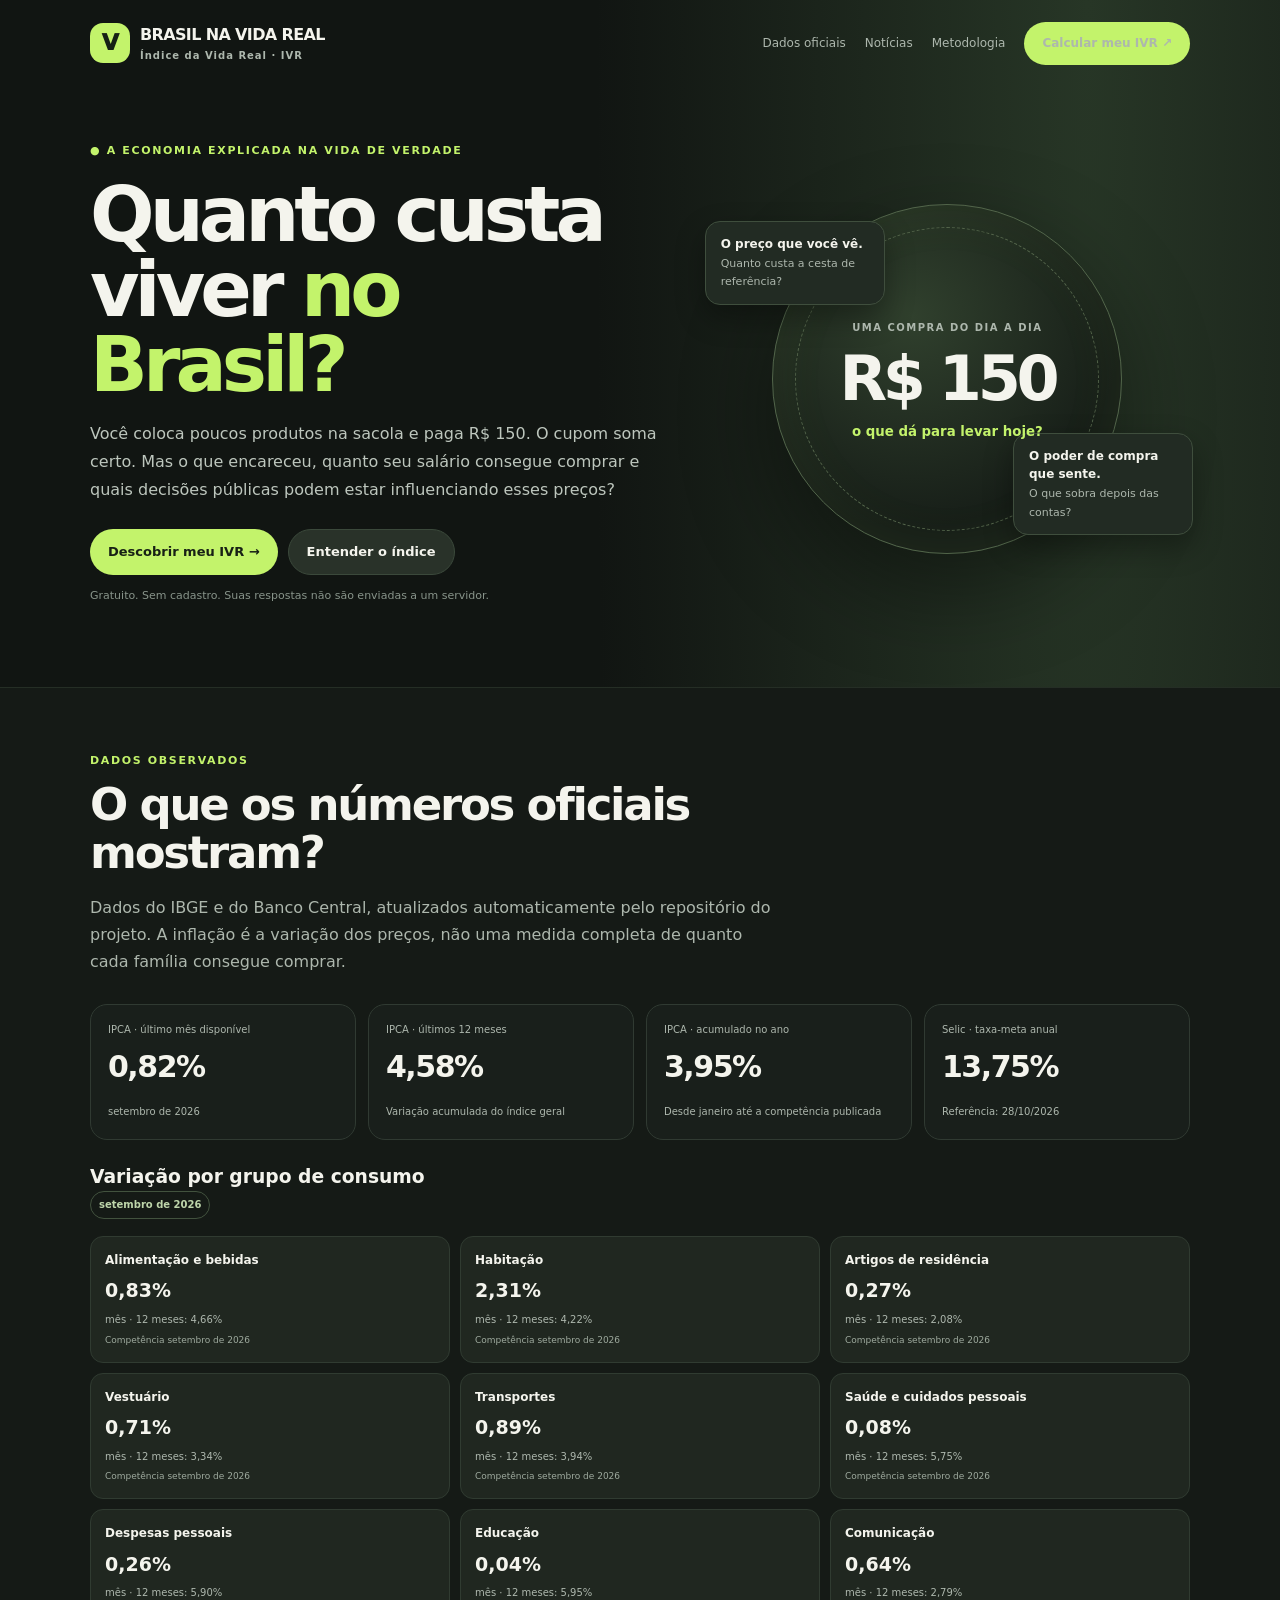
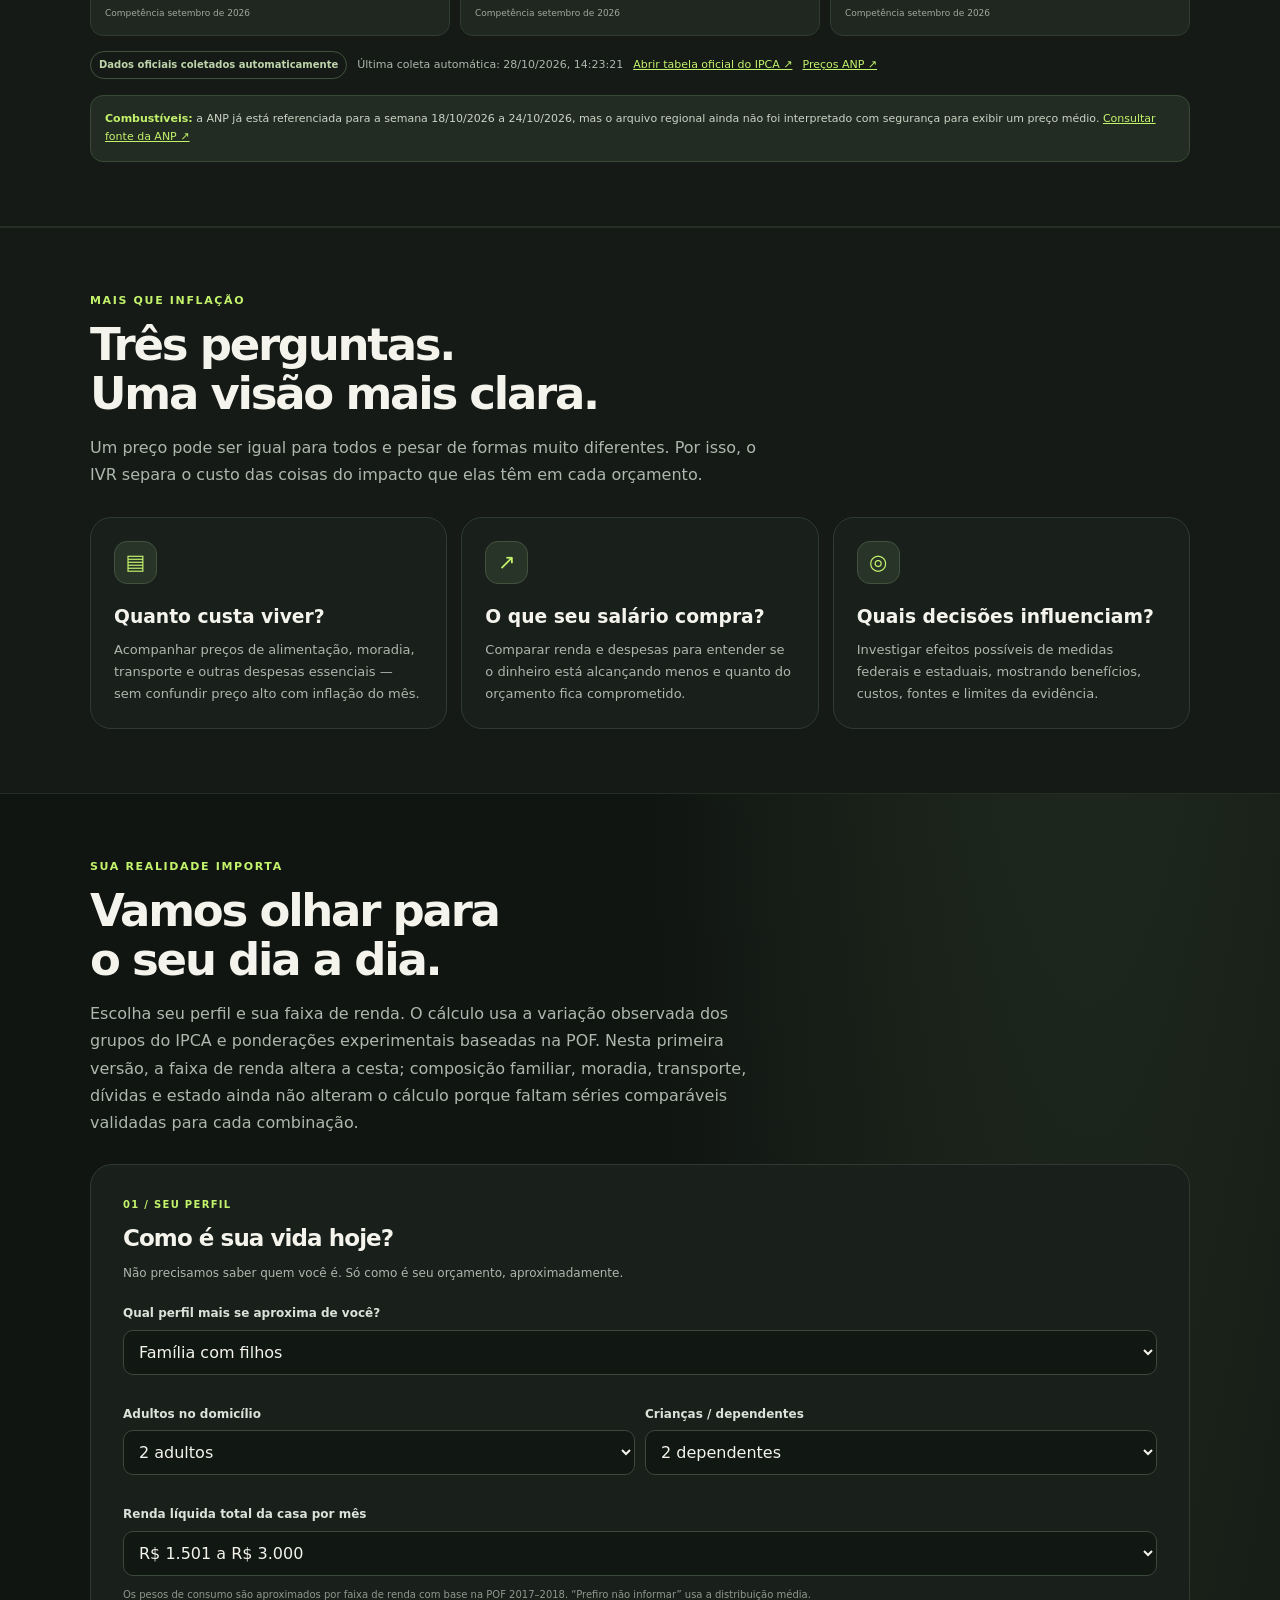
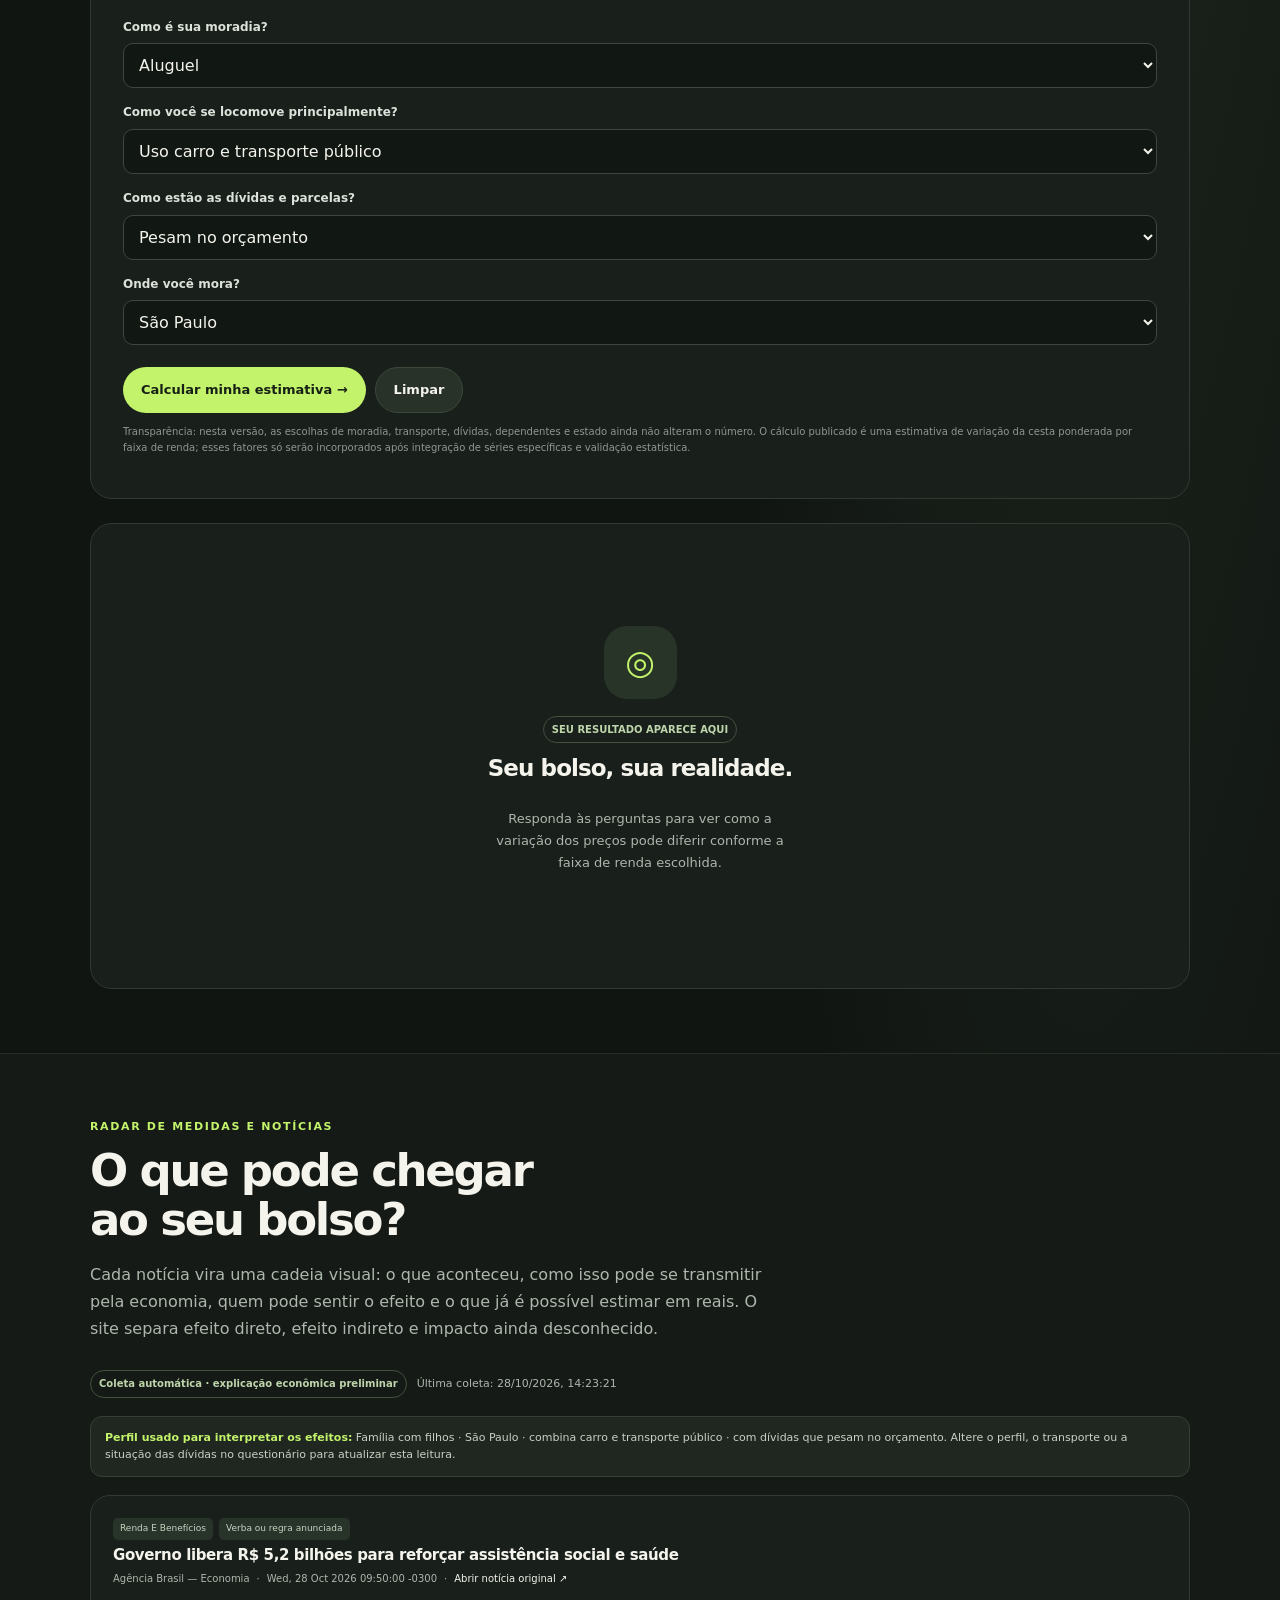
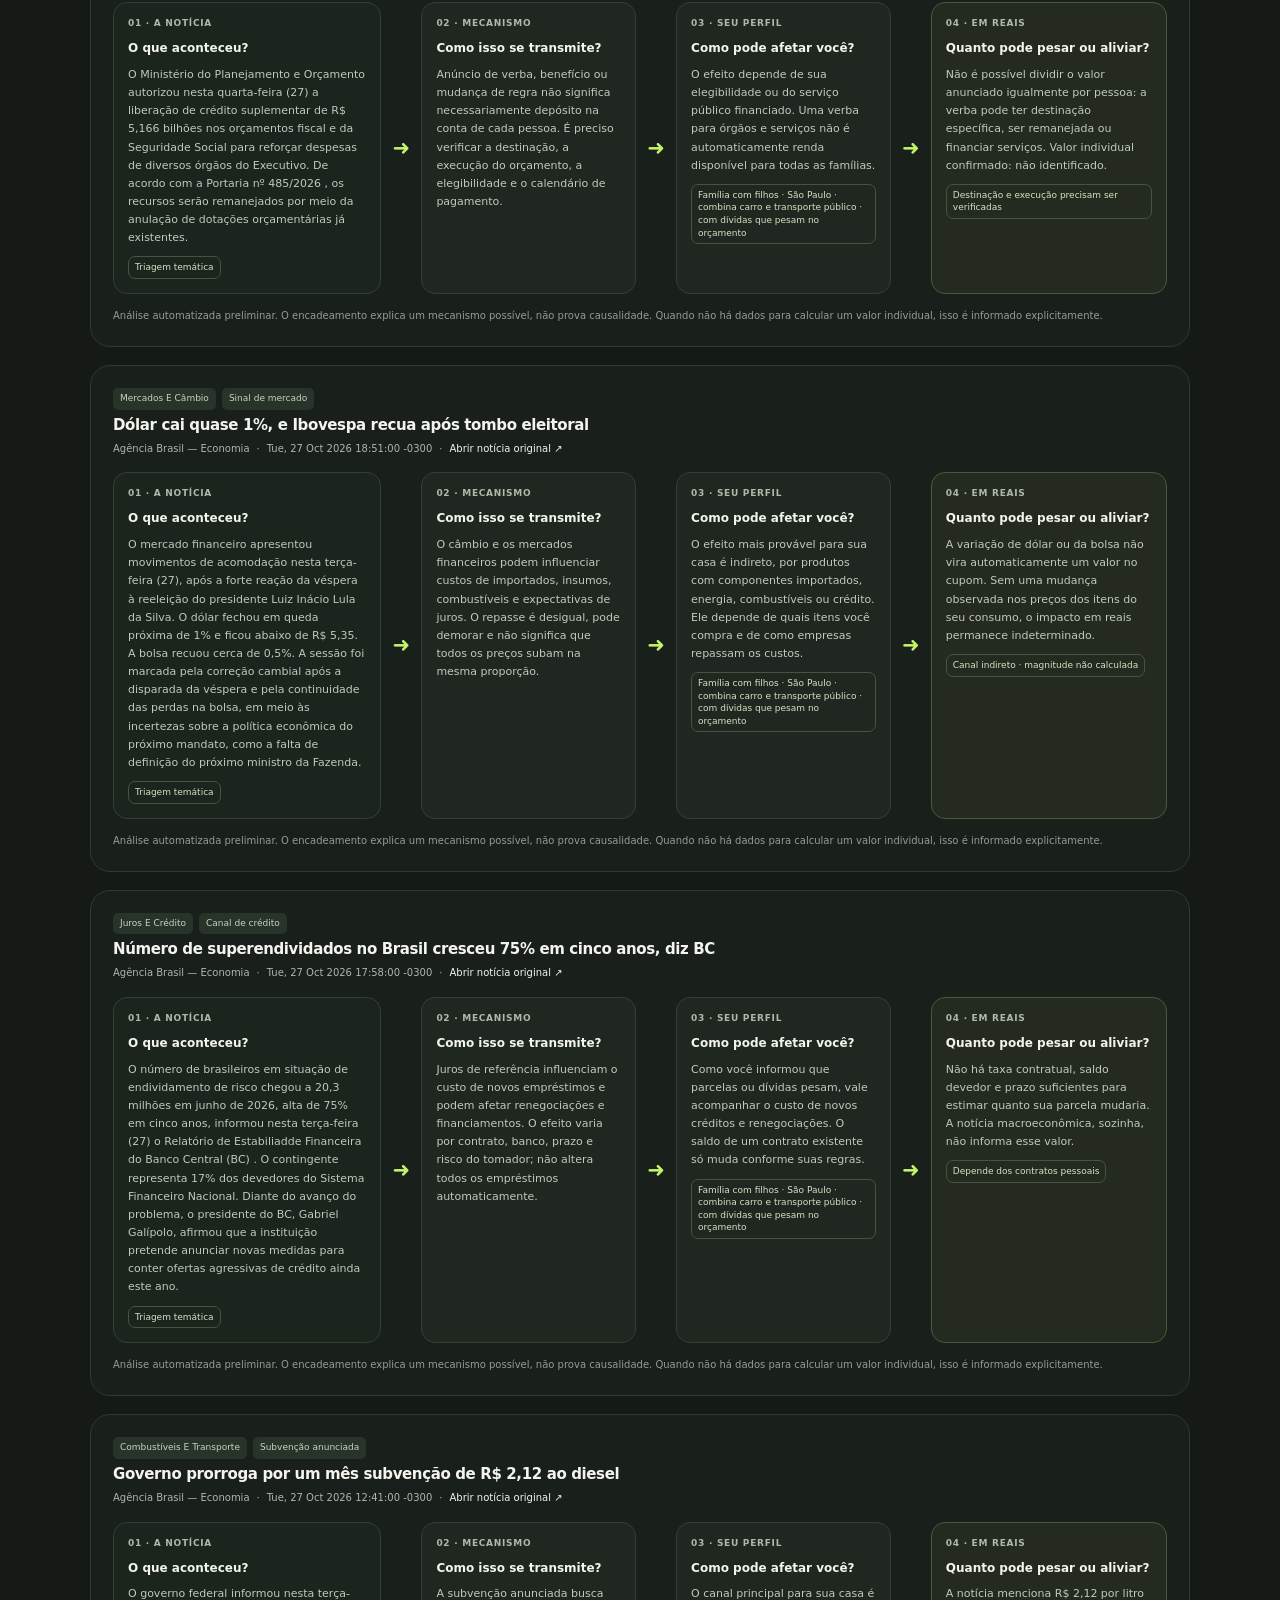
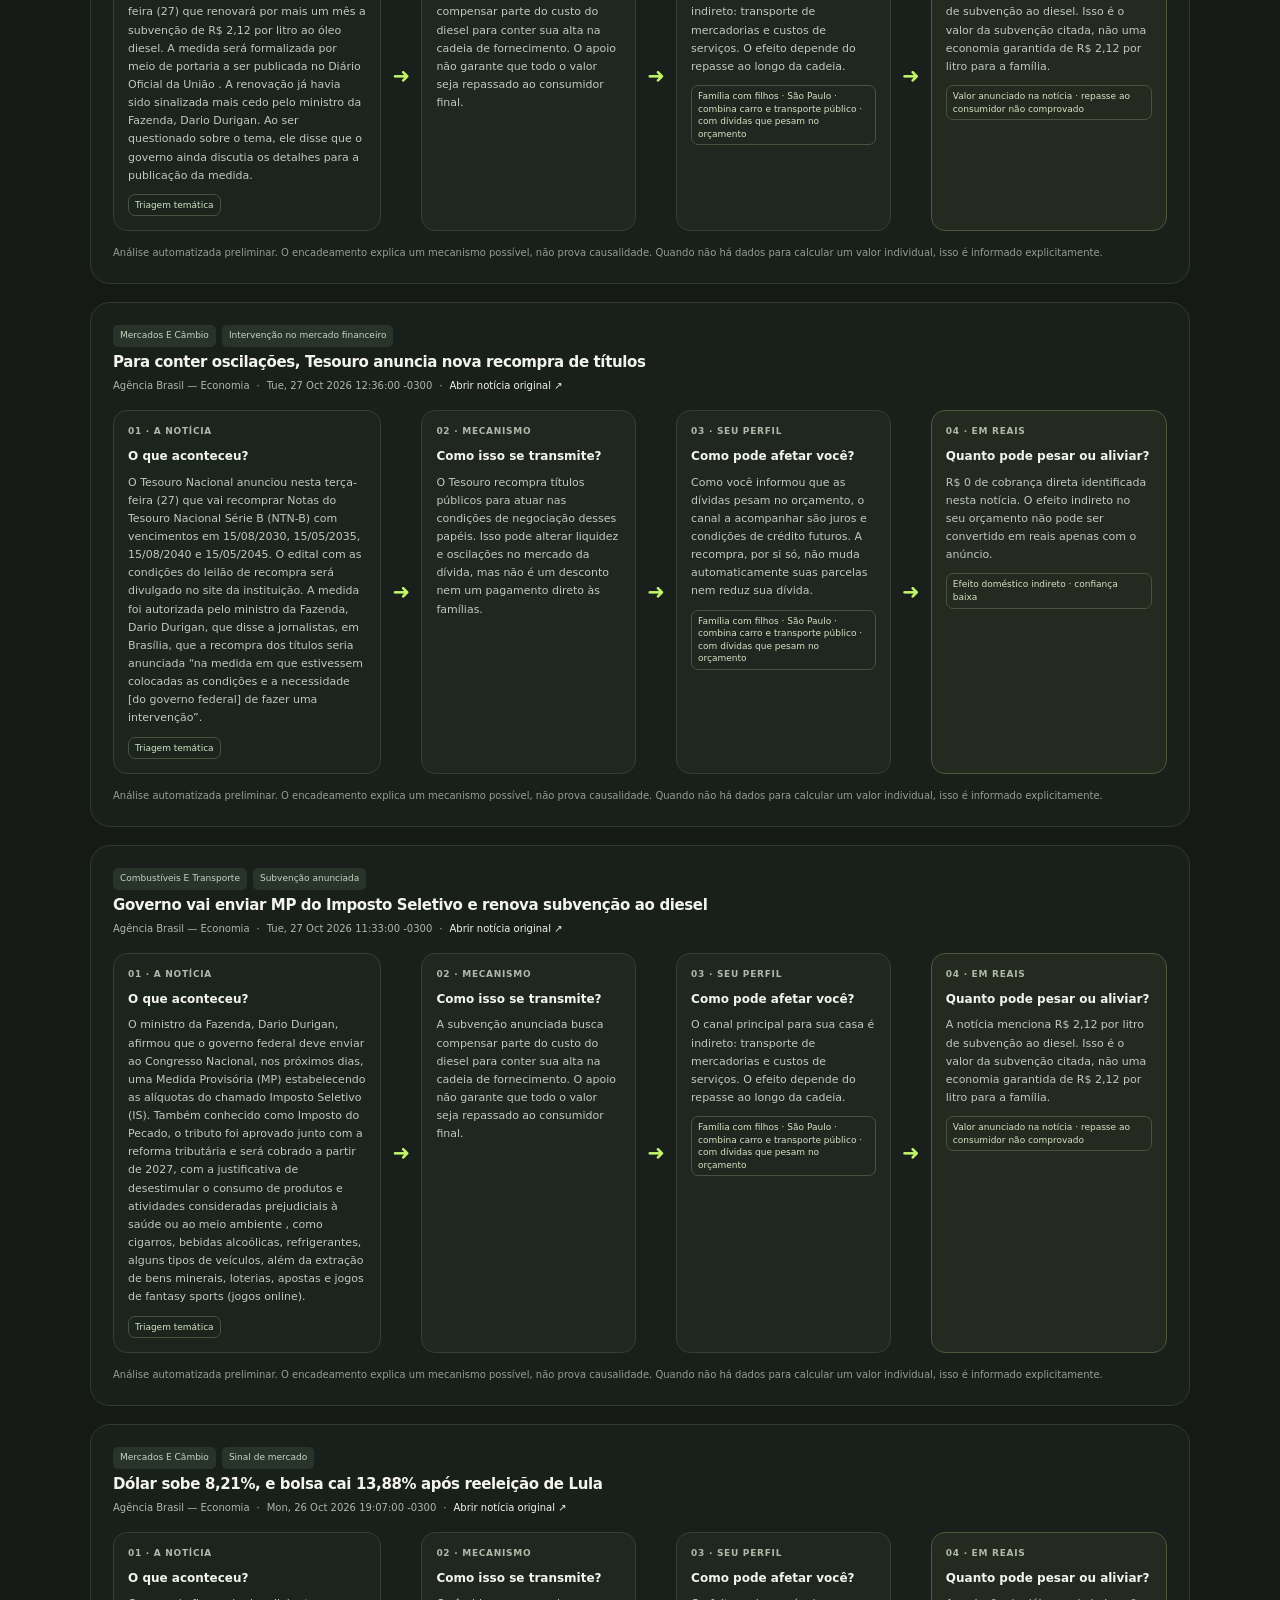
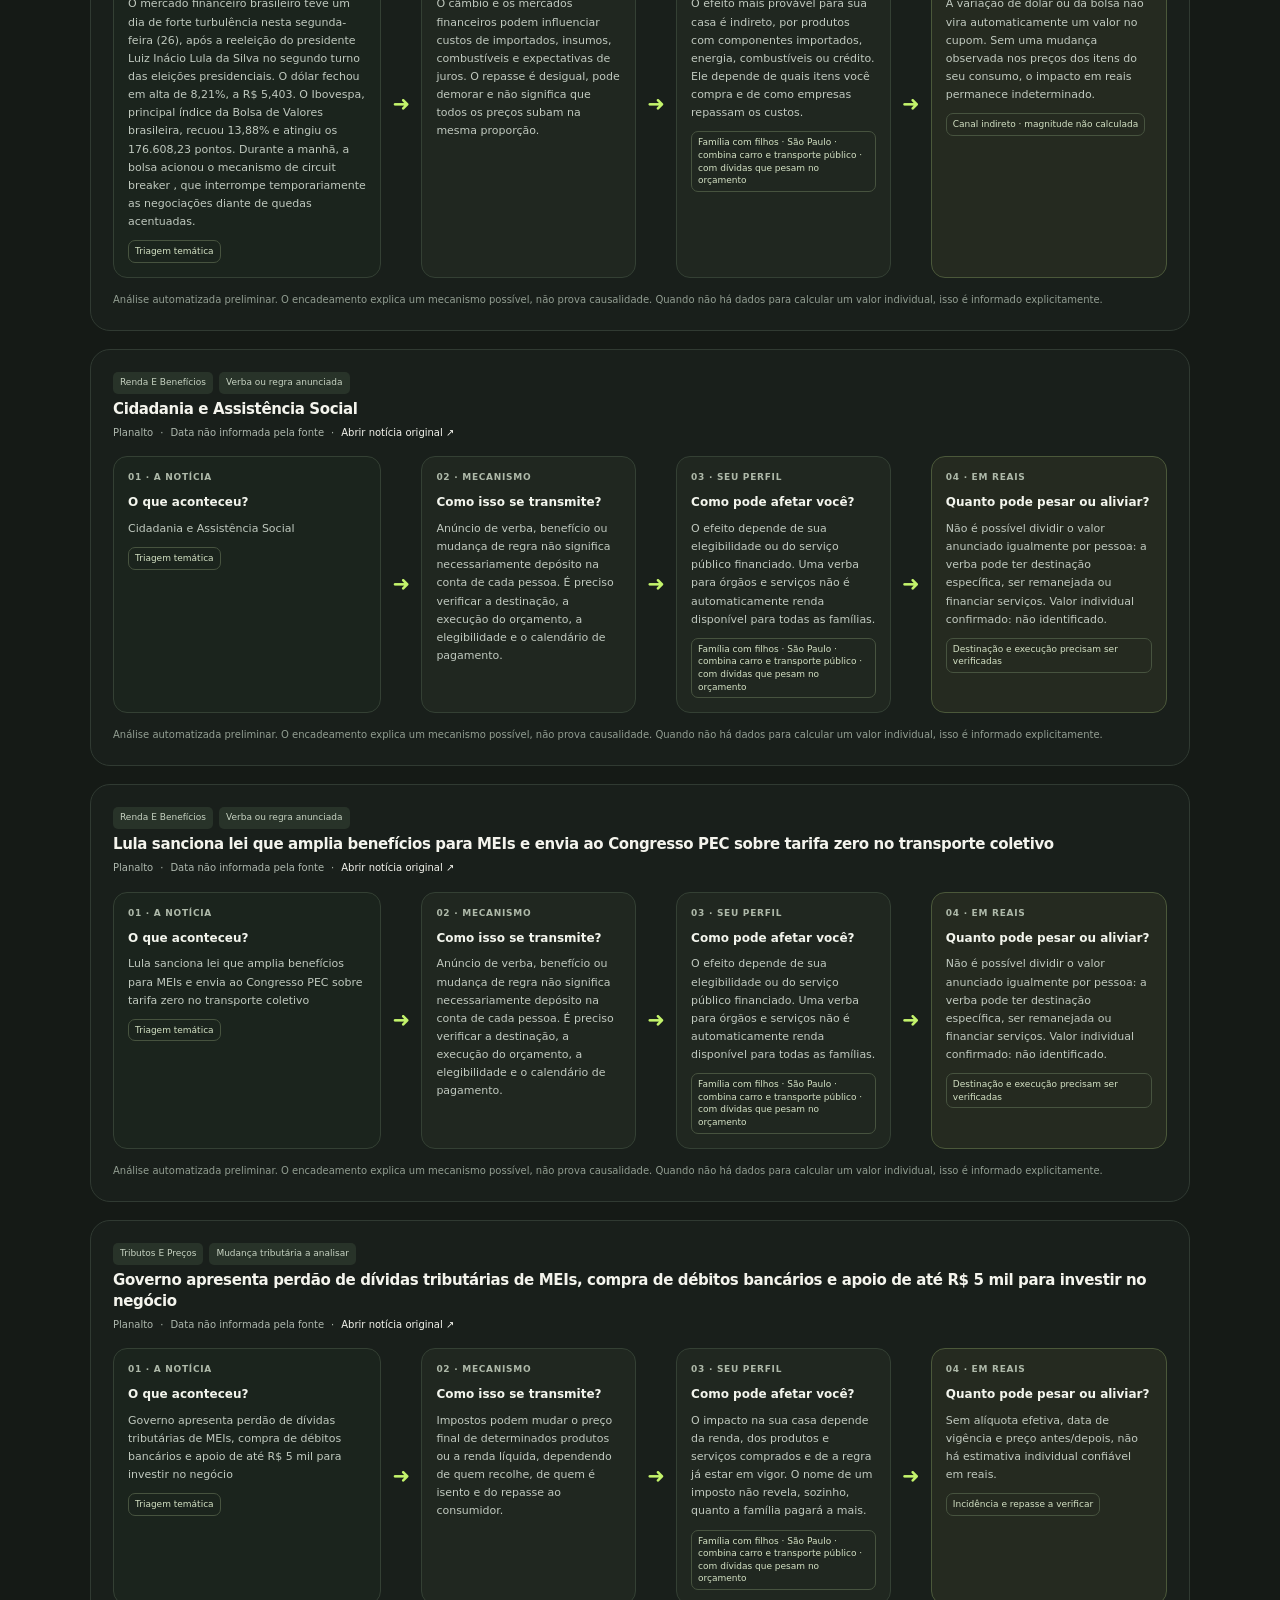
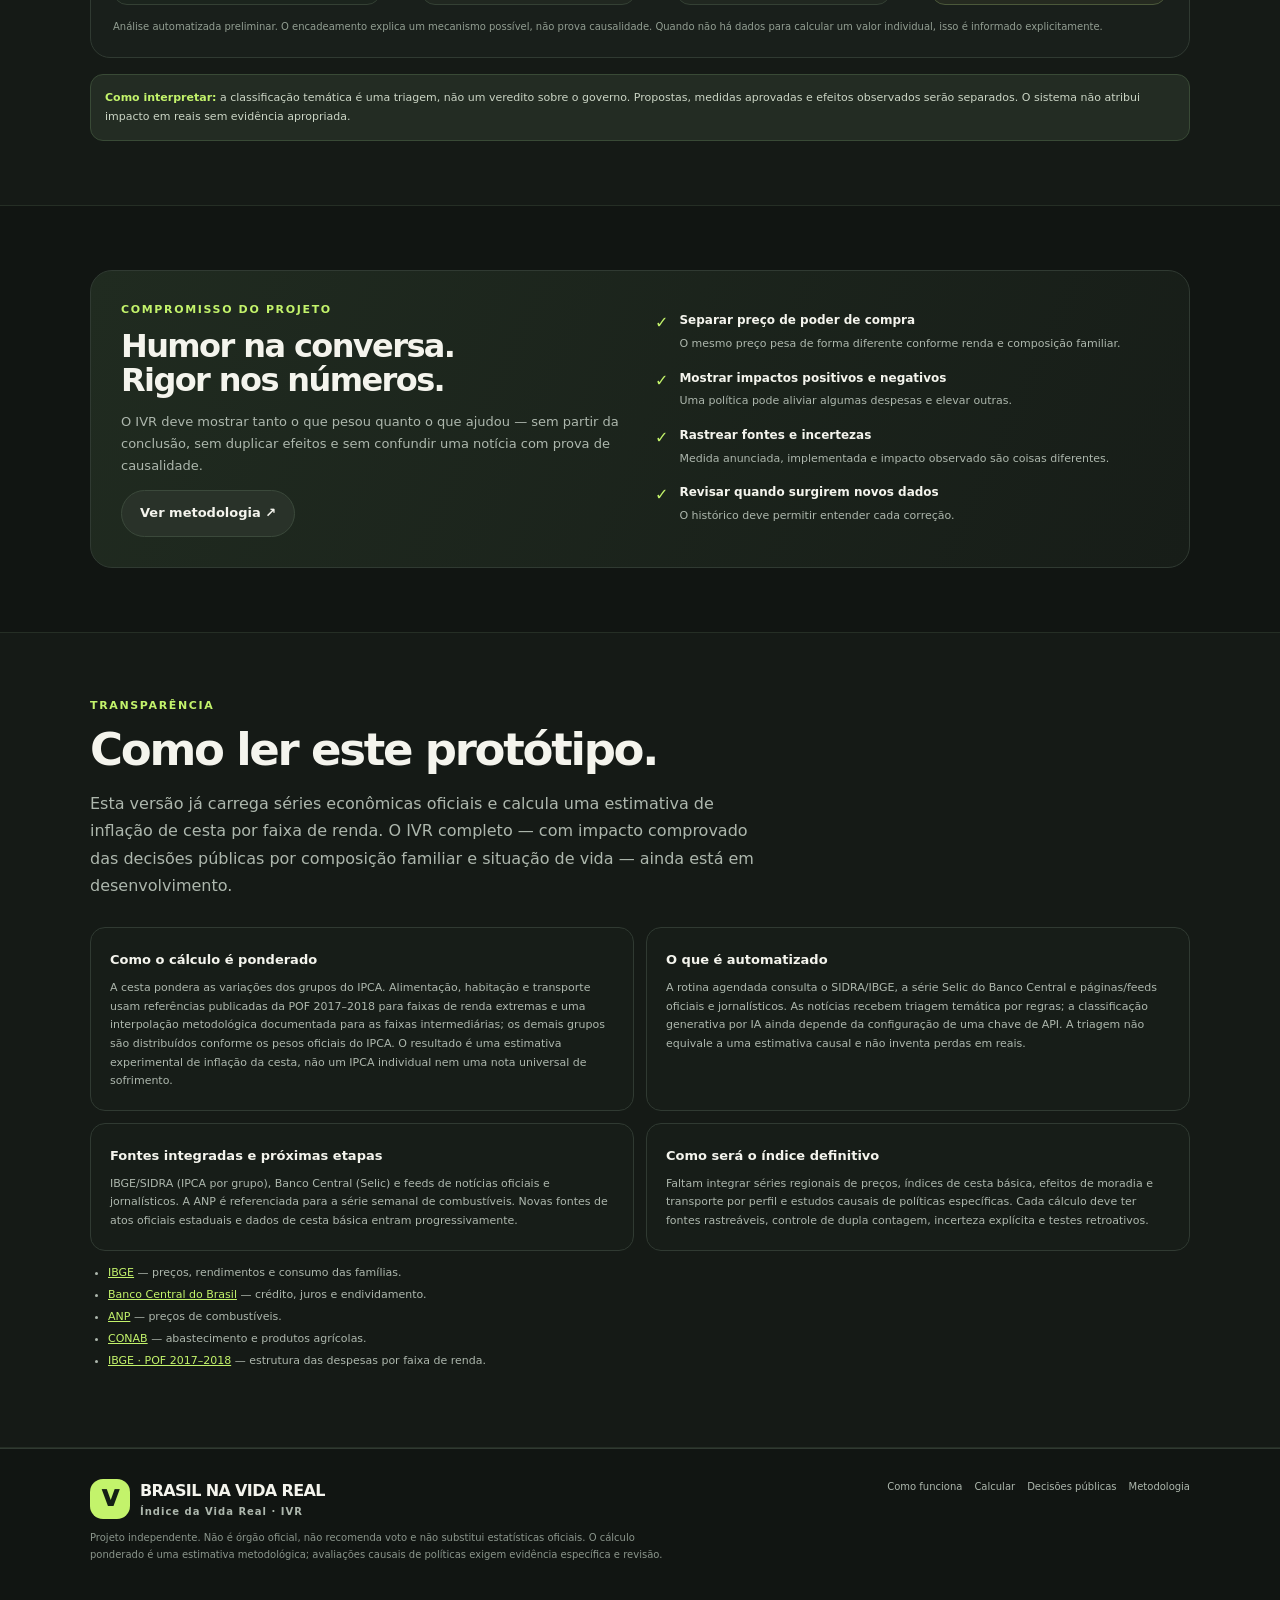
==== brasil-na-vida-real/index.html @ 5b23f9d8 "Redesign IVR profile width and show visual event-to-pocket chains for news" ====
<!doctype html>
<html lang="pt-BR">
<head>
<meta charset="utf-8"><meta name="viewport" content="width=device-width,initial-scale=1"><meta name="theme-color" content="#111512">
<meta name="description" content="O Brasil na Vida Real explica como preços, renda e decisões públicas podem afetar o bolso de cada pessoa.">
<title>Brasil na Vida Real — Índice da Vida Real</title>
<style>
:root{color-scheme:dark;--bg:#111512;--panel:#191f1b;--line:#303a32;--text:#f4f4ed;--muted:#adb7ad;--lime:#c3f36b;--orange:#ff9566;--green:#8fe0ad}
*{box-sizing:border-box}html{scroll-behavior:smooth}body{margin:0;background:radial-gradient(ellipse at 85% 0%,#273626 0,transparent 32%),var(--bg);color:var(--text);font:16px/1.55 Inter,system-ui,-apple-system,"Segoe UI",sans-serif}a{color:var(--lime)}button,input,select{font:inherit}button{cursor:pointer}.wrap{width:min(1100px,calc(100% - 32px));margin:auto}.nav{display:flex;justify-content:space-between;align-items:center;gap:18px;padding:22px 0}.brand{display:flex;align-items:center;gap:10px;color:var(--text);text-decoration:none;font-weight:900;letter-spacing:-.04em}.mark{width:40px;height:40px;background:var(--lime);color:#152015;display:grid;place-items:center;border-radius:13px;font-weight:950;font-size:22px}.brand small{display:block;color:var(--muted);font-size:10px;letter-spacing:.1em}.navlinks{display:flex;gap:19px;align-items:center}.navlinks a{font-size:12px;color:var(--muted);text-decoration:none}.btn{display:inline-flex;justify-content:center;align-items:center;gap:8px;padding:12px 18px;border:0;border-radius:999px;background:var(--lime);color:#172015;text-decoration:none;font-weight:850;font-size:13px}.btn.dark{background:#293229;color:var(--text);border:1px solid #3b493b}.eyebrow{color:var(--lime);font-size:11px;text-transform:uppercase;letter-spacing:.15em;font-weight:850}.hero{display:grid;grid-template-columns:1.08fr .92fr;gap:45px;align-items:center;padding:55px 0 70px}.hero h1{font-size:clamp(44px,6vw,76px);line-height:.99;letter-spacing:-.065em;margin:18px 0}.hero h1 em{font-style:normal;color:var(--lime)}.hero p{color:#bdc6bd;line-height:1.75}.actions{display:flex;gap:10px;flex-wrap:wrap;margin-top:25px}.small{font-size:11px!important;color:#88948a!important}.art{min-height:370px;display:grid;place-items:center;position:relative}.orb{width:min(350px,90%);aspect-ratio:1;border:1px solid #52654a;border-radius:50%;background:radial-gradient(circle at 40% 32%,#30402d,#171e18 67%);display:grid;place-items:center;box-shadow:inset 0 0 55px #a2d85a12,0 35px 90px #0006;position:relative}.orb:before{content:"";position:absolute;inset:22px;border:1px dashed #53644a;border-radius:50%}.orbtext{z-index:1;text-align:center}.orbtext span{font-size:10px;letter-spacing:.15em;color:var(--muted);font-weight:800}.orbtext strong{display:block;font-size:62px;letter-spacing:-.07em;line-height:1.3}.orbtext small{color:var(--lime);font-weight:800}.float{position:absolute;background:#222b23;border:1px solid #3f4e3d;padding:13px 15px;border-radius:15px;font-size:12px;max-width:180px;box-shadow:0 12px 30px #0005}.float b{display:block}.float span{color:var(--muted);font-size:11px}.f1{top:27px;left:0}.f2{right:-3px;bottom:29px}.section{padding:64px 0}.alt{background:#151a16;border-block:1px solid #252e25}.heading{max-width:690px;margin-bottom:28px}.heading h2{font-size:clamp(31px,4vw,45px);letter-spacing:-.05em;line-height:1.08;margin:12px 0}.heading p{color:var(--muted);line-height:1.7}.grid3{display:grid;grid-template-columns:repeat(3,1fr);gap:14px}.tile,.card{background:var(--panel);border:1px solid var(--line);border-radius:21px;padding:23px}.tile .icon{width:43px;height:43px;display:grid;place-items:center;background:#293429;border:1px solid #43513e;border-radius:13px;color:var(--lime);font-size:21px;margin-bottom:18px}.tile h3{margin:0 0 8px}.tile p{font-size:13px;color:var(--muted);line-height:1.7;margin:0}.layout{display:grid;grid-template-columns:.91fr 1.09fr;gap:18px;align-items:start}.formcard,.resultcard{border:1px solid var(--line);background:var(--panel);border-radius:22px;padding:25px}.step{color:var(--lime);font-size:10px;font-weight:900;letter-spacing:.13em}.formcard h3,.resultcard h3{font-size:23px;letter-spacing:-.04em;margin:8px 0}.muted{color:var(--muted)}.intro{font-size:12px;color:var(--muted);line-height:1.65;margin:0 0 20px}.field{margin:15px 0}.field label{display:block;font-size:12px;font-weight:750;margin-bottom:7px;color:#dce2d9}.field select{width:100%;background:#111712;color:var(--text);border:1px solid #3b483c;border-radius:10px;min-height:45px;padding:11px}.two{display:grid;grid-template-columns:1fr 1fr;gap:10px}.hint{font-size:10px;color:#8d998f;line-height:1.6;margin-top:11px}.actionsform{display:flex;gap:9px;flex-wrap:wrap;margin-top:22px}.empty{min-height:400px;display:flex;flex-direction:column;align-items:center;justify-content:center;text-align:center;padding:22px}.empty[hidden],.result[hidden]{display:none}.emptyicon{width:73px;height:73px;border-radius:23px;background:#293429;color:var(--lime);display:grid;place-items:center;font-size:34px;margin-bottom:17px}.empty p{font-size:13px;line-height:1.7;color:var(--muted);max-width:310px}.pill{display:inline-block;border-radius:999px;border:1px solid #42523e;color:#bed5ab;font-size:10px;font-weight:850;padding:5px 8px}.scorehead{display:flex;gap:18px;align-items:center;margin:22px 0}.ring{width:120px;height:120px;border-radius:50%;background:conic-gradient(var(--orange) var(--score,50%),#303a32 0);display:grid;place-items:center;position:relative;flex-shrink:0}.ring:before{content:"";position:absolute;inset:8px;background:var(--panel);border-radius:50%}.ringinner{text-align:center;z-index:1}.ringinner strong{display:block;font-size:40px;line-height:1;letter-spacing:-.06em}.ringinner small{font-size:10px;color:var(--muted)}.scorehead h3{margin:0 0 5px}.scorehead p{font-size:12px;color:var(--muted);margin:0;line-height:1.6}.statgrid{display:grid;grid-template-columns:repeat(2,minmax(0,1fr));gap:9px}.stat{background:#222b23;border:1px solid #303d31;border-radius:13px;padding:13px}.stat span{display:block;font-size:10px;color:var(--muted)}.stat strong{font-size:19px;display:block;margin-top:4px}.bars{display:grid;gap:13px;margin:22px 0}.barline{display:grid;gap:6px}.barlabel{font-size:11px;display:flex;justify-content:space-between;gap:10px}.barlabel span{color:var(--muted)}.track{height:7px;background:#303a32;border-radius:99px;overflow:hidden}.fill{height:100%;background:var(--orange);border-radius:99px}.explain{background:#252e25;border:1px solid #3b4a37;border-radius:14px;padding:15px;font-size:12px;color:#d8e1d5;line-height:1.7}.explain strong{color:var(--lime)}.result-actions{display:flex;gap:8px;flex-wrap:wrap;margin-top:15px}.result-actions .btn{font-size:11px;padding:10px 13px}.policies{display:grid;grid-template-columns:repeat(3,1fr);gap:14px}.policy{overflow:hidden;padding:0}.policyheader{padding:18px 19px;border-bottom:1px solid var(--line)}.policyheader span{font-size:10px;letter-spacing:.1em;color:var(--orange);font-weight:850}.policyheader h3{margin:8px 0 5px;font-size:18px}.policyheader p,.policybody p{font-size:12px;color:var(--muted);line-height:1.65;margin:0}.policybody{padding:17px 19px 20px}.policybody strong{font-size:12px;display:block;margin-bottom:6px}.sources{display:flex;gap:5px;flex-wrap:wrap;margin-top:13px}.sources span{font-size:9px;background:#293229;color:#c9d2c6;padding:5px 7px;border-radius:5px}.callout{display:grid;grid-template-columns:1fr 1fr;gap:30px;padding:30px;background:linear-gradient(115deg,#202b20,#171d18);border:1px solid var(--line);border-radius:22px;align-items:center}.callout h2{font-size:32px;line-height:1.06;letter-spacing:-.05em;margin:12px 0}.callout p{font-size:13px;color:var(--muted);line-height:1.7}.points{display:grid;gap:14px}.point{display:flex;gap:11px}.point b{display:block;font-size:12px}.point span:last-child{font-size:11px;color:var(--muted)}.methods{display:grid;grid-template-columns:1fr 1fr;gap:12px}.method{border:1px solid var(--line);background:#171d18;border-radius:15px;padding:19px}.method strong{font-size:13px}.method p{font-size:11px;color:var(--muted);line-height:1.7;margin:7px 0 0}.source-list{font-size:11px;color:var(--muted);line-height:2;padding-left:18px}.source-list a{color:var(--lime)}footer{padding:30px 0 43px;border-top:1px solid var(--line)}.foot{display:flex;justify-content:space-between;gap:20px;align-items:start}.foot p{font-size:10px;color:#8a958b;line-height:1.7;max-width:600px}.footnav{display:flex;gap:12px;flex-wrap:wrap}.footnav a{color:var(--muted);font-size:10px;text-decoration:none}.toast{position:fixed;bottom:17px;left:50%;transform:translate(-50%,20px);opacity:0;pointer-events:none;background:var(--lime);color:#182015;border-radius:99px;padding:11px 17px;font-size:12px;font-weight:850;transition:.2s}.toast.show{opacity:1;transform:translate(-50%,0)}
@media(max-width:800px){.hero{grid-template-columns:1fr;gap:5px;padding:38px 0 50px}.art{min-height:320px}.orb{width:290px}.f1{left:2%;top:2px}.f2{right:1%;bottom:8px}.grid3,.policies{grid-template-columns:1fr}.layout{grid-template-columns:1fr}.empty{min-height:250px}.callout{grid-template-columns:1fr}.navlinks a:not(.btn){display:none}.section{padding:50px 0}}@media(max-width:500px){.wrap{width:calc(100% - 24px)}.nav{padding:15px 0}.brand{font-size:12px}.navlinks .btn{font-size:10px;padding:10px}.hero h1{font-size:48px}.hero p{font-size:14px}.art{min-height:285px}.orb{width:240px}.orbtext strong{font-size:51px}.float{max-width:145px;padding:10px 12px}.f1{left:-2px}.f2{right:-2px}.formcard,.resultcard{padding:18px}.two{grid-template-columns:1fr}.scorehead{gap:12px}.ring{width:100px;height:100px}.ringinner strong{font-size:34px}.stat strong{font-size:16px}.callout{padding:21px}.methods{grid-template-columns:1fr}.foot{flex-direction:column}}

.live-grid{display:grid;grid-template-columns:repeat(4,minmax(0,1fr));gap:12px;margin:22px 0}
.live-card{background:var(--panel);border:1px solid var(--line);border-radius:17px;padding:17px}
.live-card span{font-size:10px;color:var(--muted);display:block}
.live-card strong{display:block;font-size:clamp(21px,3vw,30px);letter-spacing:-.05em;margin:7px 0}
.live-card small{font-size:10px;line-height:1.5;color:var(--muted)}
.live-meta{font-size:11px;color:var(--muted);display:flex;gap:10px;align-items:center;flex-wrap:wrap;margin-top:15px}
.live-grid-groups{display:grid;grid-template-columns:repeat(3,minmax(0,1fr));gap:10px;margin-top:17px}
.live-group{background:#202720;border:1px solid #303b31;border-radius:13px;padding:14px}
.live-group strong{font-size:12px;display:block}.live-group .num{font-size:19px;font-weight:850;display:block;margin-top:7px}
.live-group small{font-size:10px;color:var(--muted)}
.live-group .period{font-size:9px;color:#9eaa9e;margin-top:3px}
.news-grid{display:grid;grid-template-columns:repeat(3,minmax(0,1fr));gap:12px}
.news-card{background:var(--panel);border:1px solid var(--line);border-radius:17px;padding:18px;display:flex;flex-direction:column;gap:11px}
.news-card h3{font-size:15px;line-height:1.4;margin:5px 0}
.news-card p{font-size:11px;color:var(--muted);line-height:1.65;margin:0}
.news-card a{color:var(--text);text-decoration:none}.news-card a:hover{color:var(--lime)}
.news-tags{display:flex;gap:6px;flex-wrap:wrap}.news-tags span{font-size:9px;padding:4px 7px;border-radius:5px;background:#283329;color:#c7d3c2}
.live-note{background:#232c23;border:1px solid #394a36;border-radius:13px;padding:14px;font-size:11px;color:#cbd5c5;line-height:1.7;margin-top:16px}
.live-note strong{color:var(--lime)}.is-positive{color:var(--green)!important}.is-negative{color:var(--orange)!important}
@media(max-width:800px){.live-grid{grid-template-columns:repeat(2,minmax(0,1fr))}.live-grid-groups,.news-grid{grid-template-columns:1fr}}


/* Ajustes de largura, limpeza visual e cadeia de impacto por notícia */
.layout{grid-template-columns:minmax(0,1fr);gap:24px;align-items:stretch}
.formcard,.resultcard{width:100%;max-width:none;padding:clamp(20px,3vw,32px)}
.formcard{display:block}
.resultcard{min-width:0}
.resultcard .result{width:100%}
.scorehead{display:grid;grid-template-columns:140px minmax(0,1fr);gap:22px;align-items:center}
.statgrid{grid-template-columns:repeat(5,minmax(0,1fr));gap:10px}
.stat{min-width:0}
.stat span{line-height:1.5;min-height:30px}
.bars{grid-template-columns:repeat(2,minmax(0,1fr));gap:16px 24px}
.news-grid{grid-template-columns:minmax(0,1fr);gap:18px}
.news-card{display:block;width:100%;padding:22px;border-radius:20px}
.news-top{display:flex;align-items:flex-start;justify-content:space-between;gap:18px;margin-bottom:16px}
.news-title{font-size:18px;line-height:1.4;margin:8px 0 10px;font-weight:850;letter-spacing:-.025em}
.news-title a{color:var(--text);text-decoration:none}
.news-title a:hover{color:var(--lime)}
.news-metadata{display:flex;gap:7px;align-items:center;flex-wrap:wrap;font-size:10px;color:var(--muted)}
.chain-label{font-size:9px;letter-spacing:.12em;color:var(--lime);font-weight:900;text-transform:uppercase}
.chain-flow{display:grid;grid-template-columns:minmax(180px,1.25fr) 24px minmax(150px,1fr) 24px minmax(150px,1fr) 24px minmax(180px,1.1fr);align-items:stretch;gap:8px}
.chain-box{background:#202720;border:1px solid #344034;border-radius:14px;padding:14px;min-width:0;display:flex;flex-direction:column;gap:9px}
.chain-box:first-child{background:#1b241d}
.chain-box:last-child{background:#252a20;border-color:#4b583a}
.chain-box h4{font-size:12px;line-height:1.4;margin:0;color:#f3f5ed}
.chain-box p{font-size:11px;line-height:1.65;color:#c0c9bf;margin:0;overflow-wrap:anywhere}
.chain-box .chain-kicker{font-size:9px;letter-spacing:.08em;color:#aeb9a9;font-weight:900}
.chain-arrow{display:flex;align-items:center;justify-content:center;color:var(--lime);font-size:21px;font-weight:900}
.chain-arrow:before{content:"➜"}
.chain-box .evidence-tag{display:inline-flex;align-self:flex-start;border:1px solid #47533f;border-radius:7px;padding:4px 6px;font-size:9px;color:#d4e2c4;line-height:1.4}
.chain-box .money-tag{color:var(--lime);font-size:12px;line-height:1.5;font-weight:850}
.news-profile-context{background:#202720;border:1px solid #344034;border-radius:12px;padding:12px 14px;margin:0 0 18px;color:#c7d1c4;font-size:11px;line-height:1.6}
.news-profile-context strong{color:var(--lime)}
.news-bottom-note{margin-top:14px;font-size:10px;color:#929e92;line-height:1.6}
.news-empty{padding:24px;border:1px dashed #3a4739;border-radius:14px;color:var(--muted);font-size:13px;line-height:1.7}
@media(max-width:1050px){
 .statgrid{grid-template-columns:repeat(3,minmax(0,1fr))}
 .chain-flow{grid-template-columns:minmax(0,1fr) 22px minmax(0,1fr);gap:9px}
 .chain-flow .chain-box:nth-of-type(3){grid-column:1}
 .chain-flow .chain-arrow:nth-of-type(4){grid-column:2}
 .chain-flow .chain-box:nth-of-type(5){grid-column:3}
 .chain-flow .chain-arrow:nth-of-type(6){display:none}
 .chain-flow .chain-box:nth-of-type(7){grid-column:1/-1}
}
@media(max-width:680px){
 .layout{gap:16px}
 .formcard,.resultcard{padding:17px}
 .scorehead{grid-template-columns:88px minmax(0,1fr);gap:12px}
 .ring{width:88px;height:88px}
 .ringinner strong{font-size:29px}
 .ringinner small{font-size:9px}
 .statgrid{grid-template-columns:repeat(2,minmax(0,1fr))}
 .bars{grid-template-columns:minmax(0,1fr)}
 .news-card{padding:15px}
 .news-top{display:block}
 .chain-flow{grid-template-columns:minmax(0,1fr);gap:7px}
 .chain-flow .chain-box,.chain-flow .chain-box:nth-of-type(3),.chain-flow .chain-box:nth-of-type(5),.chain-flow .chain-box:nth-of-type(7){grid-column:1}
 .chain-flow .chain-arrow,.chain-flow .chain-arrow:nth-of-type(4),.chain-flow .chain-arrow:nth-of-type(6){display:flex;grid-column:1;height:18px;font-size:0}
 .chain-arrow:before{content:"↓";font-size:19px}
}

</style></head>
<body>
<header class="wrap nav"><a class="brand" href="#top"><span class="mark">V</span><span>BRASIL NA VIDA REAL<small>Índice da Vida Real · IVR</small></span></a><nav class="navlinks"><a href="#dados">Dados oficiais</a><a href="#radar">Notícias</a><a href="#metodo">Metodologia</a><a class="btn" href="#calcular">Calcular meu IVR ↗</a></nav></header>
<main><section class="wrap hero" id="top"><div><div class="eyebrow">● A economia explicada na vida de verdade</div><h1>Quanto custa viver <em>no Brasil?</em></h1><p>Você coloca poucos produtos na sacola e paga R$ 150. O cupom soma certo. Mas o que encareceu, quanto seu salário consegue comprar e quais decisões públicas podem estar influenciando esses preços?</p><div class="actions"><a class="btn" href="#calcular">Descobrir meu IVR →</a><a class="btn dark" href="#entenda">Entender o índice</a></div><p class="small">Gratuito. Sem cadastro. Suas respostas não são enviadas a um servidor.</p></div><div class="art"><div class="orb"><div class="orbtext"><span>UMA COMPRA DO DIA A DIA</span><strong>R$ 150</strong><small>o que dá para levar hoje?</small></div></div><div class="float f1"><b>O preço que você vê.</b><span>Quanto custa a cesta de referência?</span></div><div class="float f2"><b>O poder de compra que sente.</b><span>O que sobra depois das contas?</span></div></div></section>

<section class="section alt" id="dados"><div class="wrap">
 <div class="heading"><div class="eyebrow">Dados observados</div><h2>O que os números oficiais mostram?</h2>
 <p>Dados do IBGE e do Banco Central, atualizados automaticamente pelo repositório do projeto. A inflação é a variação dos preços, não uma medida completa de quanto cada família consegue comprar.</p></div>
 <div class="live-grid">
  <article class="live-card"><span>IPCA · último mês disponível</span><strong id="live-monthly">Carregando…</strong><small id="live-period">Consultando a base de dados</small></article>
  <article class="live-card"><span>IPCA · últimos 12 meses</span><strong id="live-12m">—</strong><small>Variação acumulada do índice geral</small></article>
  <article class="live-card"><span>IPCA · acumulado no ano</span><strong id="live-ytd">—</strong><small>Desde janeiro até a competência publicada</small></article>
  <article class="live-card"><span>Selic · taxa-meta anual</span><strong id="live-selic">—</strong><small id="live-selic-date">Série do Banco Central</small></article>
 </div>
 <div class="section-head"><h3 style="margin:0">Variação por grupo de consumo</h3><span class="pill" id="live-group-period">Aguardando dados do SIDRA</span></div>
 <div class="live-grid-groups" id="live-groups"><div class="live-group"><strong>Sincronizando</strong><small>Os dados de cada grupo serão exibidos após a atualização.</small></div></div>
 <div class="live-meta"><span class="pill" id="live-source-status">Carregando atualização</span><span id="live-updated">—</span><a href="https://sidra.ibge.gov.br/tabela/7060" target="_blank" rel="noopener">Abrir tabela oficial do IPCA ↗</a><a href="https://www.gov.br/anp/pt-br/assuntos/precos-e-defesa-da-concorrencia/precos/levantamento-de-precos-de-combustiveis-ultimas-semanas-pesquisadas" target="_blank" rel="noopener">Preços ANP ↗</a></div>
 <div class="live-note" id="live-integrity"><strong>Transparência:</strong> as taxas acima vêm de séries oficiais; a leitura personalizada por perfil usa pesos de despesas da POF 2017–2018 e será identificada como estimativa. Uma notícia, sozinha, não prova que uma política causou uma mudança de preço.</div>
</div></section>
<section class="section alt" id="entenda"><div class="wrap"><div class="heading"><div class="eyebrow">Mais que inflação</div><h2>Três perguntas.<br>Uma visão mais clara.</h2><p>Um preço pode ser igual para todos e pesar de formas muito diferentes. Por isso, o IVR separa o custo das coisas do impacto que elas têm em cada orçamento.</p></div><div class="grid3"><article class="tile"><div class="icon">▤</div><h3>Quanto custa viver?</h3><p>Acompanhar preços de alimentação, moradia, transporte e outras despesas essenciais — sem confundir preço alto com inflação do mês.</p></article><article class="tile"><div class="icon">↗</div><h3>O que seu salário compra?</h3><p>Comparar renda e despesas para entender se o dinheiro está alcançando menos e quanto do orçamento fica comprometido.</p></article><article class="tile"><div class="icon">◎</div><h3>Quais decisões influenciam?</h3><p>Investigar efeitos possíveis de medidas federais e estaduais, mostrando benefícios, custos, fontes e limites da evidência.</p></article></div></div></section>
<section class="section" id="calcular"><div class="wrap"><div class="heading"><div class="eyebrow">Sua realidade importa</div><h2>Vamos olhar para<br>o seu dia a dia.</h2><p>Escolha seu perfil e sua faixa de renda. O cálculo usa a variação observada dos grupos do IPCA e ponderações experimentais baseadas na POF. Nesta primeira versão, a faixa de renda altera a cesta; composição familiar, moradia, transporte, dívidas e estado ainda não alteram o cálculo porque faltam séries comparáveis validadas para cada combinação.</p></div><div class="layout"><form class="formcard" id="form"><div class="step">01 / SEU PERFIL</div><h3>Como é sua vida hoje?</h3><p class="intro">Não precisamos saber quem você é. Só como é seu orçamento, aproximadamente.</p>
<div class="field"><label for="profile">Qual perfil mais se aproxima de você?</label><select id="profile"><option value="family">Família com filhos</option><option value="alone">Pessoa que mora sozinha</option><option value="single">Mãe ou pai que cria filho(s) sozinho(a)</option><option value="separated">Pessoa separada que paga pensão</option><option value="young">Jovem / estudante</option><option value="unemployed">Desempregado(a)</option><option value="informal">Autônomo(a) ou trabalhador(a) informal</option><option value="benefit">Pessoa que recebe benefício assistencial</option><option value="retired">Aposentado(a) ou pensionista</option><option value="worker">Trabalhador(a) com renda regular</option></select></div>
<div class="two"><div class="field"><label for="adults">Adultos no domicílio</label><select id="adults"><option value="1">1 adulto</option><option value="2" selected>2 adultos</option><option value="3">3 adultos</option><option value="4">4 ou mais</option></select></div><div class="field"><label for="children">Crianças / dependentes</label><select id="children"><option value="0">Nenhum</option><option value="1">1 dependente</option><option value="2" selected>2 dependentes</option><option value="3">3 dependentes</option><option value="4">4 ou mais</option></select></div></div>
<div class="field"><label for="income">Renda líquida total da casa por mês</label><select id="income"><option value="1500">Até R$ 1.500</option><option value="2250" selected>R$ 1.501 a R$ 3.000</option><option value="4000">R$ 3.001 a R$ 5.000</option><option value="6500">R$ 5.001 a R$ 8.000</option><option value="11000">Acima de R$ 8.000</option><option value="0">Prefiro não informar</option></select><div class="hint">Os pesos de consumo são aproximados por faixa de renda com base na POF 2017–2018. “Prefiro não informar” usa a distribuição média.</div></div>
<div class="field"><label for="housing">Como é sua moradia?</label><select id="housing"><option value="rent">Aluguel</option><option value="mortgage">Financiamento / prestação</option><option value="owned">Casa própria quitada</option><option value="family">Moro com familiares / não pago moradia</option></select></div>
<div class="field"><label for="transport">Como você se locomove principalmente?</label><select id="transport"><option value="car">Carro ou moto</option><option value="mixed" selected>Uso carro e transporte público</option><option value="public">Ônibus / metrô / trem</option><option value="active">A pé / bicicleta / fico em casa</option></select></div>
<div class="field"><label for="debts">Como estão as dívidas e parcelas?</label><select id="debts"><option value="0">Não tenho dívidas relevantes</option><option value="0.08">Existem, mas consigo pagar</option><option value="0.16" selected>Pesam no orçamento</option><option value="0.28">Comprometem muito a renda</option></select></div>
<div class="field"><label for="region">Onde você mora?</label><select id="region"><option>São Paulo</option><option>Minas Gerais</option><option>Rio de Janeiro</option><option>Bahia</option><option>Paraná</option><option>Rio Grande do Sul</option><option>Santa Catarina</option><option>Distrito Federal</option><option>Outro estado</option></select></div><div class="actionsform"><button class="btn" type="submit">Calcular minha estimativa →</button><button class="btn dark" type="reset">Limpar</button></div><p class="hint">Transparência: nesta versão, as escolhas de moradia, transporte, dívidas, dependentes e estado ainda não alteram o número. O cálculo publicado é uma estimativa de variação da cesta ponderada por faixa de renda; esses fatores só serão incorporados após integração de séries específicas e validação estatística.</p></form>
<section class="resultcard" aria-live="polite" aria-label="Resultado do índice"><div class="empty" id="empty"><div class="emptyicon">◎</div><span class="pill">SEU RESULTADO APARECE AQUI</span><h3>Seu bolso, sua realidade.</h3><p>Responda às perguntas para ver como a variação dos preços pode diferir conforme a faixa de renda escolhida.</p></div><div class="result" id="result" hidden><div class="step">02 / RESULTADO DEMONSTRATIVO</div><div class="scorehead"><div class="ring" id="ring"><div class="ringinner"><strong id="score">—</strong><small>alta em 12 meses</small></div></div><div><span class="pill" id="status">SIMULAÇÃO</span><h3 id="headline">Pressão no orçamento</h3><p id="summary"></p></div></div><div class="statgrid"><div class="stat"><span>Cesta ponderada · 12 meses</span><strong id="costs">—</strong></div><div class="stat"><span>IPCA geral · 12 meses</span><strong id="inc">—</strong></div><div class="stat"><span>Poder de compra se a renda ficasse igual</span><strong id="purchasing">—</strong></div><div class="stat"><span>Diferença vs. IPCA geral</span><strong id="ratio">—</strong></div><div class="stat"><span>Alimentação · 12 meses</span><strong id="food">—</strong></div></div><div class="eyebrow" style="margin-top:24px">Variação dos preços por grupo</div><div class="bars" id="bars"></div><div class="explain" id="explain"></div><div class="result-actions"><button class="btn" id="share" type="button">Compartilhar resultado ↗</button><button class="btn dark" id="copy" type="button">Copiar resumo</button></div><p class="hint">Cesta estimada com dados publicados do IPCA e ponderações experimentais da POF. Não é um índice individual oficial nem prova de que uma política específica causou a variação.</p></div></section></div></div></section>

<section class="section alt" id="radar"><div class="wrap"><div class="heading"><div class="eyebrow">Radar de medidas e notícias</div>
<h2>O que pode chegar<br>ao seu bolso?</h2><p>Cada notícia vira uma cadeia visual: o que aconteceu, como isso pode se transmitir pela economia, quem pode sentir o efeito e o que já é possível estimar em reais. O site separa efeito direto, efeito indireto e impacto ainda desconhecido.</p></div>
<div class="live-meta" style="margin:0 0 18px"><span class="pill" id="news-engine-status">Preparando a primeira coleta</span><span id="news-updated">—</span></div>
<div class="news-profile-context" id="news-profile-context">A interpretação por perfil será exibida após carregar os dados.</div>
<div class="news-grid" id="news-grid"><article class="news-card"><span class="pill">PRIMEIRA SINCRONIZAÇÃO</span><h3>Notícias de interesse econômico</h3><p>Os itens serão incluídos após a rotina automatizada consultar fontes governamentais e jornalísticas.</p></article></div>
<div class="live-note"><strong>Como interpretar:</strong> a classificação temática é uma triagem, não um veredito sobre o governo. Propostas, medidas aprovadas e efeitos observados serão separados. O sistema não atribui impacto em reais sem evidência apropriada.</div></div></section>
<section class="section"><div class="wrap"><div class="callout"><div><div class="eyebrow">Compromisso do projeto</div><h2>Humor na conversa.<br>Rigor nos números.</h2><p>O IVR deve mostrar tanto o que pesou quanto o que ajudou — sem partir da conclusão, sem duplicar efeitos e sem confundir uma notícia com prova de causalidade.</p><a class="btn dark" href="#metodo">Ver metodologia ↗</a></div><div class="points"><div class="point"><span style="color:var(--lime)">✓</span><div><b>Separar preço de poder de compra</b><span>O mesmo preço pesa de forma diferente conforme renda e composição familiar.</span></div></div><div class="point"><span style="color:var(--lime)">✓</span><div><b>Mostrar impactos positivos e negativos</b><span>Uma política pode aliviar algumas despesas e elevar outras.</span></div></div><div class="point"><span style="color:var(--lime)">✓</span><div><b>Rastrear fontes e incertezas</b><span>Medida anunciada, implementada e impacto observado são coisas diferentes.</span></div></div><div class="point"><span style="color:var(--lime)">✓</span><div><b>Revisar quando surgirem novos dados</b><span>O histórico deve permitir entender cada correção.</span></div></div></div></div></div></section>
<section class="section alt" id="metodo"><div class="wrap"><div class="heading"><div class="eyebrow">Transparência</div><h2>Como ler este protótipo.</h2><p>Esta versão já carrega séries econômicas oficiais e calcula uma estimativa de inflação de cesta por faixa de renda. O IVR completo — com impacto comprovado das decisões públicas por composição familiar e situação de vida — ainda está em desenvolvimento.</p></div><div class="methods"><div class="method"><strong>Como o cálculo é ponderado</strong><p>A cesta pondera as variações dos grupos do IPCA. Alimentação, habitação e transporte usam referências publicadas da POF 2017–2018 para faixas de renda extremas e uma interpolação metodológica documentada para as faixas intermediárias; os demais grupos são distribuídos conforme os pesos oficiais do IPCA. O resultado é uma estimativa experimental de inflação da cesta, não um IPCA individual nem uma nota universal de sofrimento.</p></div><div class="method"><strong>O que é automatizado</strong><p>A rotina agendada consulta o SIDRA/IBGE, a série Selic do Banco Central e páginas/feeds oficiais e jornalísticos. As notícias recebem triagem temática por regras; a classificação generativa por IA ainda depende da configuração de uma chave de API. A triagem não equivale a uma estimativa causal e não inventa perdas em reais.</p></div><div class="method"><strong>Fontes integradas e próximas etapas</strong><p>IBGE/SIDRA (IPCA por grupo), Banco Central (Selic) e feeds de notícias oficiais e jornalísticos. A ANP é referenciada para a série semanal de combustíveis. Novas fontes de atos oficiais estaduais e dados de cesta básica entram progressivamente.</p></div><div class="method"><strong>Como será o índice definitivo</strong><p>Faltam integrar séries regionais de preços, índices de cesta básica, efeitos de moradia e transporte por perfil e estudos causais de políticas específicas. Cada cálculo deve ter fontes rastreáveis, controle de dupla contagem, incerteza explícita e testes retroativos.</p></div></div><ul class="source-list"><li><a href="https://www.ibge.gov.br/" target="_blank" rel="noopener">IBGE</a> — preços, rendimentos e consumo das famílias.</li><li><a href="https://www.bcb.gov.br/" target="_blank" rel="noopener">Banco Central do Brasil</a> — crédito, juros e endividamento.</li><li><a href="https://www.gov.br/anp/pt-br" target="_blank" rel="noopener">ANP</a> — preços de combustíveis.</li><li><a href="https://www.gov.br/conab/pt-br" target="_blank" rel="noopener">CONAB</a> — abastecimento e produtos agrícolas.</li><li><a href="https://agenciadenoticias.ibge.gov.br/agencia-sala-de-imprensa/2013-agencia-de-noticias/releases/25598-pof-2017-2018-familias-com-ate-r-1-9-mil-destinam-61-2-de-seus-gastos-a-alimentacao-e-habitacao" target="_blank" rel="noopener">IBGE · POF 2017–2018</a> — estrutura das despesas por faixa de renda.</li></ul></div></section></main>
<footer><div class="wrap foot"><div><a class="brand" href="#top"><span class="mark">V</span><span>BRASIL NA VIDA REAL<small>Índice da Vida Real · IVR</small></span></a><p>Projeto independente. Não é órgão oficial, não recomenda voto e não substitui estatísticas oficiais. O cálculo ponderado é uma estimativa metodológica; avaliações causais de políticas exigem evidência específica e revisão.</p></div><nav class="footnav"><a href="#entenda">Como funciona</a><a href="#calcular">Calcular</a><a href="#radar">Decisões públicas</a><a href="#metodo">Metodologia</a></nav></div></footer><div class="toast" id="toast" role="status">Copiado!</div>
<script>
const $=id=>document.getElementById(id);
let indicatorData=null,lastResult=null;
const profileDefaults={family:[2,2,2250],alone:[1,0,2250],single:[1,1,2250],separated:[1,1,4000],young:[1,0,1500],unemployed:[1,0,1500],informal:[1,0,2250],benefit:[1,1,1500],retired:[1,0,2250],worker:[1,0,4000]};
const money=n=>Number(n).toLocaleString('pt-BR',{style:'currency',currency:'BRL',maximumFractionDigits:0});
const pct=n=>Number(n).toLocaleString('pt-BR',{minimumFractionDigits:2,maximumFractionDigits:2})+'%';
const escapeHTML=s=>String(s??'').replace(/[&<>"']/g,ch=>({'&':'&amp;','<':'&lt;','>':'&gt;','"':'&quot;',"'":'&#39;'}[ch]));
function showToast(s){$('toast').textContent=s;$('toast').classList.add('show');setTimeout(()=>$('toast').classList.remove('show'),2200);}
function cleanPeriod(s){return String(s||'').replace(/(\d{4})(\d{2})$/, '$1-$2');}
function renderOfficial(d){
 const ipca=d.ipca||{};
 $('live-monthly').textContent=ipca.monthly==null?'—':pct(ipca.monthly);
 $('live-period').textContent=ipca.period_label||ipca.period||'Competência não informada';
 $('live-12m').textContent=ipca.last12==null?'—':pct(ipca.last12);
 $('live-ytd').textContent=ipca.year_to_date==null?'—':pct(ipca.year_to_date);
 $('live-selic').textContent=d.selic?.value==null?'—':pct(d.selic.value);
 $('live-selic-date').textContent=d.selic?.date?'Referência: '+d.selic.date:'Série SGS do Banco Central';
 $('live-updated').textContent='Última coleta automática: '+(d.updated_at?new Date(d.updated_at).toLocaleString('pt-BR'):'sem registro');
 $('live-source-status').textContent=d.status_label||'Fonte oficial';
 $('live-group-period').textContent=d.groups_period_label||'Dados por grupo aguardando sincronização';
 const groups=(d.groups||[]).filter(x=>x.monthly!=null||x.last12!=null);
 $('live-groups').innerHTML=groups.length?groups.map(g=>'<article class="live-group"><strong>'+escapeHTML(g.name)+'</strong><span class="num '+((g.monthly||0)<0?'is-positive':'')+'">'+(g.monthly==null?'—':pct(g.monthly))+'</span><small>mês · 12 meses: '+(g.last12==null?'—':pct(g.last12))+'</small><div class="period">Competência '+escapeHTML(g.period_label||d.groups_period_label||'não informada')+'</div></article>').join(''):'<div class="live-group"><strong>Grupos em sincronização</strong><small>O indicador nacional está disponível; os dados detalhados por grupo serão exibidos assim que a coleta concluir.</small></div>';
 const anp=d.anp||{};
 if(anp.price_gasoline!=null){$('live-integrity').innerHTML='<strong>Combustível:</strong> ANP informa preço médio de gasolina C de '+money(anp.price_gasoline)+' por litro na referência '+escapeHTML(anp.period||'mais recente')+'. Confira <a target="_blank" rel="noopener" href="'+escapeHTML(anp.file_url||anp.source_url||'https://www.gov.br/anp/pt-br/assuntos/precos-e-defesa-da-concorrencia/precos/levantamento-de-precos-de-combustiveis-ultimas-semanas-pesquisadas')+'">a planilha de origem</a>. '+(d.methodology_note||'A variação de preços não identifica, isoladamente, sua causa.');}
 else if(anp.period){$('live-integrity').innerHTML='<strong>Combustíveis:</strong> a ANP já está referenciada para a semana '+escapeHTML(anp.period)+', mas o arquivo regional ainda não foi interpretado com segurança para exibir um preço médio. <a target="_blank" rel="noopener" href="'+escapeHTML(anp.file_url||anp.source_url||'https://www.gov.br/anp/pt-br/assuntos/precos-e-defesa-da-concorrencia/precos/levantamento-de-precos-de-combustiveis-ultimas-semanas-pesquisadas')+'">Consultar fonte da ANP ↗</a>';}
 renderNews(d);
}
function profileSummary(){
 const names={
  family:'Família com filhos',alone:'Pessoa que mora sozinha',single:'Mãe ou pai solo',
  separated:'Pessoa separada que paga pensão',young:'Jovem / estudante',unemployed:'Pessoa desempregada',
  informal:'Autônomo(a) / informal',benefit:'Pessoa que recebe benefício assistencial',
  retired:'Aposentado(a) / pensionista',worker:'Trabalhador(a) com renda regular'
 };
 const transportNames={car:'usa carro ou moto',mixed:'combina carro e transporte público',public:'usa transporte público',active:'caminha, usa bicicleta ou pouco se desloca'};
 const debtNames={'0':'sem dívidas relevantes','0.08':'com parcelas administráveis','0.16':'com dívidas que pesam no orçamento','0.28':'com renda muito comprometida por dívidas'};
 const profile=$('profile')?.value||'family';
 const region=$('region')?.value||'Brasil';
 const transport=$('transport')?.value||'mixed';
 const debt=$('debts')?.value||'0.16';
 return (names[profile]||'Perfil selecionado')+' · '+region+' · '+(transportNames[transport]||'locomoção não informada')+' · '+(debtNames[debt]||'situação financeira não informada');
}
function chainAnalysis(n){
 const title=String(n.title||'').toLowerCase();
 const summary=String(n.summary||n.description||'').toLowerCase();
 const topic=String(n.topic||n.topic_label||'').toLowerCase();
 const profile=$('profile')?.value||'family';
 const transport=$('transport')?.value||'mixed';
 const debt=$('debts')?.value||'0.16';
 let mechanism='A notícia aponta uma mudança ou sinal econômico. Para saber se ela altera preços ou renda, é preciso identificar o instrumento concreto, quando passa a valer e quais custos ou receitas afeta.';
 let profileEffect='Para o perfil selecionado, o efeito depende das despesas relevantes da casa e de como a mudança chega aos preços, à renda ou aos serviços usados.';
 let estimate='Ainda não há informação suficiente para calcular um valor mensal confiável em reais. É preciso observar preços, repasse e a vigência da medida.';
 let evidence='Não quantificado';
 let stage='Efeito a confirmar';
 if(/recompra.*t[ií]tulos|t[ií]tulos.*recompra|tesouro anuncia nova recompra/.test(title)){
  mechanism='O Tesouro recompra títulos públicos para atuar nas condições de negociação desses papéis. Isso pode alterar liquidez e oscilações no mercado da dívida, mas não é um desconto nem um pagamento direto às famílias.';
  profileEffect=debt==='0.28'||debt==='0.16'
   ?'Como você informou que as dívidas pesam no orçamento, o canal a acompanhar são juros e condições de crédito futuros. A recompra, por si só, não muda automaticamente suas parcelas nem reduz sua dívida.'
   :'Para o seu perfil, não há cobrança direta identificada. Um eventual efeito chegaria indiretamente por juros, crédito, câmbio ou inflação — e pode ser pequeno ou não aparecer.';
  estimate='R$ 0 de cobrança direta identificada nesta notícia. O efeito indireto no seu orçamento não pode ser convertido em reais apenas com o anúncio.';
  evidence='Efeito doméstico indireto · confiança baixa';
  stage='Intervenção no mercado financeiro';
 }else if(/subven[cç][aã]o.*diesel|diesel.*subven[cç][aã]o|r\\$\\s?2,12/.test(title+' '+summary)){
  mechanism='A subvenção anunciada busca compensar parte do custo do diesel para conter sua alta na cadeia de fornecimento. O apoio não garante que todo o valor seja repassado ao consumidor final.';
  profileEffect=transport==='car'
   ?'Se seu veículo usa diesel, o canal pode ser direto, mas depende do preço efetivamente praticado no posto. Se usa gasolina ou etanol, o efeito tende a ser indireto, por frete e transporte de mercadorias.'
   :transport==='public'
   ?'Você pode sentir algum efeito indireto se o diesel mais barato reduzir custos de ônibus, logística e entrega. A tarifa ou o preço dos produtos não cai automaticamente.'
   :'O canal principal para sua casa é indireto: transporte de mercadorias e custos de serviços. O efeito depende do repasse ao longo da cadeia.';
  estimate='A notícia menciona R$ 2,12 por litro de subvenção ao diesel. Isso é o valor da subvenção citada, não uma economia garantida de R$ 2,12 por litro para a família.';
  evidence='Valor anunciado na notícia · repasse ao consumidor não comprovado';
  stage='Subvenção anunciada';
 }else if(/imposto seletivo|reforma tribut[aá]ria/.test(title+' '+summary)){
  mechanism='A mudança tributária pode alterar o imposto embutido em produtos ou atividades específicos. O efeito depende das alíquotas finais, da data de vigência e do quanto empresas repassam aos preços.';
  profileEffect='O impacto para sua casa depende de comprar os produtos atingidos. Famílias que destinam maior parcela da renda ao consumo podem sentir mais uma mesma alta, mas ainda é necessário identificar a regra final e a cesta afetada.';
  estimate=/vai enviar|deve enviar|proposta|projeto|consulta pública|consulta publica/.test(title+' '+summary)
   ?'Ainda não há aumento individual calculável: a notícia descreve proposta ou etapa de regulamentação, não um preço final já observado.'
   :'Sem valor individual validado. Precisamos da alíquota aplicável, dos produtos comprados e de preços antes/depois.';
  evidence='Depende da regra final e do repasse';
  stage=/vai enviar|deve enviar|proposta|projeto/.test(title+' '+summary)?'Proposta / regulamentação':'Medida tributária';
 }else if(/d[oó]lar|c[aâ]mbio|ibovespa|mercado financeiro/.test(title)||topic.includes('mercados')){
  mechanism='O câmbio e os mercados financeiros podem influenciar custos de importados, insumos, combustíveis e expectativas de juros. O repasse é desigual, pode demorar e não significa que todos os preços subam na mesma proporção.';
  profileEffect='O efeito mais provável para sua casa é indireto, por produtos com componentes importados, energia, combustíveis ou crédito. Ele depende de quais itens você compra e de como empresas repassam os custos.';
  estimate='A variação de dólar ou da bolsa não vira automaticamente um valor no cupom. Sem uma mudança observada nos preços dos itens do seu consumo, o impacto em reais permanece indeterminado.';
  evidence='Canal indireto · magnitude não calculada';
  stage='Sinal de mercado';
 }else if(/juros|selic|cr[eé]dito|superendividad|financiamento|consignado/.test(title)||topic.includes('juros')){
  mechanism='Juros de referência influenciam o custo de novos empréstimos e podem afetar renegociações e financiamentos. O efeito varia por contrato, banco, prazo e risco do tomador; não altera todos os empréstimos automaticamente.';
  profileEffect=(debt==='0.28'||debt==='0.16')
   ?'Como você informou que parcelas ou dívidas pesam, vale acompanhar o custo de novos créditos e renegociações. O saldo de um contrato existente só muda conforme suas regras.'
   :'O principal canal é o custo de crédito novo ou de uma eventual renegociação. Se você não toma crédito, o efeito direto pode ser limitado.';
  estimate='Não há taxa contratual, saldo devedor e prazo suficientes para estimar quanto sua parcela mudaria. A notícia macroeconômica, sozinha, não informa esse valor.';
  evidence='Depende dos contratos pessoais';
  stage='Canal de crédito';
 }else if(/assist[eê]ncia social|benef[ií]cios para mei|bolsa fam[ií]lia|bpc|aux[ií]lio|benef[ií]cio|sal[aá]rio m[ií]nimo|libera r\\$/.test(title+' '+summary)||topic.includes('renda e benefícios')){
  mechanism='Anúncio de verba, benefício ou mudança de regra não significa necessariamente depósito na conta de cada pessoa. É preciso verificar a destinação, a execução do orçamento, a elegibilidade e o calendário de pagamento.';
  profileEffect=profile==='benefit'||profile==='unemployed'
   ?'Pode haver efeito direto se a medida alcançar o programa que você recebe ou para o qual é elegível. A notícia, por si só, não confirma que seu benefício individual mudou.'
   :'O efeito depende de sua elegibilidade ou do serviço público financiado. Uma verba para órgãos e serviços não é automaticamente renda disponível para todas as famílias.';
  estimate='Não é possível dividir o valor anunciado igualmente por pessoa: a verba pode ter destinação específica, ser remanejada ou financiar serviços. Valor individual confirmado: não identificado.';
  evidence='Destinação e execução precisam ser verificadas';
  stage='Verba ou regra anunciada';
 }else if(/imposto|tribut|icms|al[ií]quota|isen[cç][aã]o/.test(title)||topic.includes('tributos')){
  mechanism='Impostos podem mudar o preço final de determinados produtos ou a renda líquida, dependendo de quem recolhe, de quem é isento e do repasse ao consumidor.';
  profileEffect='O impacto na sua casa depende da renda, dos produtos e serviços comprados e de a regra já estar em vigor. O nome de um imposto não revela, sozinho, quanto a família pagará a mais.';
  estimate='Sem alíquota efetiva, data de vigência e preço antes/depois, não há estimativa individual confiável em reais.';
  evidence='Incidência e repasse a verificar';
  stage='Mudança tributária a analisar';
 }else if(/alimenta[cç][aã]o|alimento|supermercado|safra|arroz|feij[aã]o|carne|leite|abastecimento/.test(title+' '+summary)||topic.includes('alimentação')){
  mechanism='Produção, clima, importações, transporte, estoques e políticas de abastecimento podem influenciar a oferta e o preço dos alimentos. Para atribuir a alta a uma medida específica, é necessário comparar evidências e preços.';
  profileEffect='A alimentação tende a pesar proporcionalmente mais em orçamentos com renda menor. A cesta da sua casa, porém, depende dos produtos comprados e dos preços da sua região.';
  estimate='Não há preço unitário ou variação quantificada nesta notícia para calcular a diferença na sua compra. O painel de preços por grupo ajuda a acompanhar a tendência, mas não prova a causa.';
  evidence='Preço observado ≠ causa comprovada';
  stage='Possível efeito sobre alimentos';
 }else if(/energia|conta de luz|g[aá]s de cozinha|aluguel|habita[cç][aã]o|tarifa/.test(title+' '+summary)||topic.includes('moradia')){
  mechanism='Uma mudança tarifária ou de custo de moradia chega ao orçamento quando entra em vigor e é aplicada na conta, no contrato ou no preço cobrado. Anúncio, consulta pública e cobrança efetiva são etapas distintas.';
  profileEffect='Para sua casa, o efeito depende de consumo, cidade, contrato e da data em que a regra passa a valer.';
  estimate='O valor mensal depende da tarifa aplicável e do seu consumo ou contrato. A notícia, isoladamente, não informa esses dados.';
  evidence='Depende de consumo e vigência';
  stage='Tarifa / custo doméstico';
 }else if(/desemprego|emprego|renda do trabalho|sal[aá]rio|informalidade/.test(title+' '+summary)||topic.includes('emprego')){
  mechanism='Medidas de emprego e renda podem afetar contratação, remuneração ou acesso a benefícios, mas os efeitos levam tempo e precisam ser confirmados por dados de execução e mercado de trabalho.';
  profileEffect=profile==='unemployed'||profile==='young'
   ?'O efeito potencial pode ser relevante se a medida criar vagas ou alterar sua elegibilidade. O anúncio não garante contratação nem recebimento de renda.'
   :'O efeito depende da ocupação, do setor e das condições de trabalho da sua família.';
  estimate='Não há valor individual calculável sem saber a regra efetiva, a elegibilidade e os resultados observados.';
  evidence='Resultado real ainda a observar';
  stage='Possível efeito sobre renda';
 }
 return {mechanism,profileEffect,estimate,evidence,stage};
}
function renderNews(d){
 const items=(d.news||[]).filter(n=>{
  const t=String(n.title||'').toLowerCase();
  if(/defesa civil alerta|temporais|lei paulista de incentivo ao esporte recebe inscrições|congresso de direito tributário/.test(t))return false;
  return /combust[ií]vel|diesel|gasolina|imposto|tribut|reforma|sal[aá]rio|benef[ií]cio|assist[eê]ncia social|pre[cç]o|alimento|juros|cr[eé]dito|desempreg|energia|tarifa|superendivid|d[oó]lar|tesouro|recompra|selic|transporte|infla[cç][aã]o|c[aâ]mbio|renda|mei|habita[cç][aã]o|bolsa fam[ií]lia|bpc|aux[ií]lio/.test(t);
 }).slice(0,10);
 $('news-engine-status').textContent=d.news_engine?.openai_enabled?'Coleta automática · classificação assistida por IA':'Coleta automática · explicação econômica preliminar';
 $('news-updated').textContent=d.news_checked_at?'Última coleta: '+new Date(d.news_checked_at).toLocaleString('pt-BR'):'Aguardando coleta';
 const context=profileSummary();
 const contextEl=$('news-profile-context');
 if(contextEl)contextEl.innerHTML='<strong>Perfil usado para interpretar os efeitos:</strong> '+escapeHTML(context)+'. Altere o perfil, o transporte ou a situação das dívidas no questionário para atualizar esta leitura.';
 $('news-grid').innerHTML=items.length?items.map(n=>{
  const a=chainAnalysis(n);
  const title=escapeHTML(n.title||'Notícia econômica');
  const url=escapeHTML(n.url||'#');
  const summary=escapeHTML(n.summary||n.description||'A matéria foi selecionada para análise por poder ter relação com custo de vida, renda ou serviços.');
  const source=escapeHTML(n.source||'Fonte consultada');
  const published=escapeHTML(n.published||'Data não informada pela fonte');
  const topic=escapeHTML(n.topic_label||n.topic||'Economia');
  return '<article class="news-card">'+
   '<div class="news-top"><div><div class="news-tags"><span>'+topic+'</span><span>'+escapeHTML(a.stage)+'</span></div><h3 class="news-title"><a href="'+url+'" target="_blank" rel="noopener">'+title+'</a></h3><div class="news-metadata"><span>'+source+'</span><span>·</span><span>'+published+'</span><span>·</span><a href="'+url+'" target="_blank" rel="noopener">Abrir notícia original ↗</a></div></div></div>'+
   '<div class="chain-flow">'+
    '<div class="chain-box"><div class="chain-kicker">01 · A NOTÍCIA</div><h4>O que aconteceu?</h4><p>'+summary+'</p><span class="evidence-tag">'+escapeHTML(n.stage_label||'Notícia coletada automaticamente')+'</span></div>'+
    '<div class="chain-arrow" aria-hidden="true"></div>'+
    '<div class="chain-box"><div class="chain-kicker">02 · MECANISMO</div><h4>Como isso se transmite?</h4><p>'+escapeHTML(a.mechanism)+'</p></div>'+
    '<div class="chain-arrow" aria-hidden="true"></div>'+
    '<div class="chain-box"><div class="chain-kicker">03 · SEU PERFIL</div><h4>Como pode afetar você?</h4><p>'+escapeHTML(a.profileEffect)+'</p><span class="evidence-tag">'+escapeHTML(context)+'</span></div>'+
    '<div class="chain-arrow" aria-hidden="true"></div>'+
    '<div class="chain-box"><div class="chain-kicker">04 · EM REAIS</div><h4>Quanto pode pesar ou aliviar?</h4><p>'+escapeHTML(a.estimate)+'</p><span class="evidence-tag">'+escapeHTML(a.evidence)+'</span></div>'+
   '</div>'+
   '<div class="news-bottom-note">Análise automatizada preliminar. O encadeamento explica um mecanismo possível, não prova causalidade. Quando não há dados para calcular um valor individual, isso é informado explicitamente.</div>'+
  '</article>';
 }).join(''):'<div class="news-empty">Nenhuma notícia com possível relação direta com preços, renda, crédito ou serviços foi identificada nesta coleta. Isso não significa que não existam mudanças relevantes; a lista depende das fontes disponíveis e dos filtros editoriais.</div>';
}
async function loadOfficialData(){
 try{
  const r=await fetch('data/indicadores.json?v='+Date.now(),{cache:'no-store'});
  if(!r.ok)throw new Error('HTTP '+r.status);
  indicatorData=await r.json();renderOfficial(indicatorData);
 }catch(e){
  $('live-source-status').textContent='Falha ao carregar o arquivo de dados';
  $('live-groups').innerHTML='<div class="live-group"><strong>Dados indisponíveis no momento</strong><small>O site continuará disponível; tente atualizar a página depois da rotina de sincronização.</small></div>';
 }
}
$('profile').addEventListener('change',()=>{const a=profileDefaults[$('profile').value];$('adults').value=a[0];$('children').value=a[1];$('income').value=a[2];if(indicatorData)renderNews(indicatorData);});
['transport','debts','region'].forEach(id=>$(id).addEventListener('change',()=>{if(indicatorData)renderNews(indicatorData);}));
function getBasketKey(income){
 if(income===0)return 'average';
 if(income<=1908)return 'low';
 if(income<=2862)return 'lower_mid';
 if(income<=5724)return 'middle';
 if(income<=9540)return 'upper_mid';
 if(income<=14310)return 'high';
 if(income<=23850)return 'upper';
 return 'very_high';
}
function renderResult(e){
 e.preventDefault();
 if(!indicatorData){showToast('Os dados ainda estão carregando.');return;}
 const groups=indicatorData.groups||[];
 const income=+$('income').value;
 const key=getBasketKey(income);
 const basket=(indicatorData.profile_baskets||{})[key];
 if(!basket||basket.monthly==null||basket.last12==null){
  $('empty').hidden=false;$('result').hidden=true;
  $('empty').querySelector('h3').textContent='Os grupos ainda estão sincronizando';
  $('empty').querySelector('p').textContent='O IPCA geral está no painel de dados oficiais. Para calcular a cesta ponderada do seu perfil, precisamos da variação do mesmo período para cada grupo do IPCA. A rotina automática está preparada para buscar esses dados.';
  $('empty').scrollIntoView({behavior:'smooth',block:'center'});return;
 }
 const ipca=indicatorData.ipca||{};
 const annual=Number(basket.last12), monthly=Number(basket.monthly), national=Number(ipca.last12); const purchasingLoss=100*(1-(1/(1+annual/100)));
 $('empty').hidden=true;$('result').hidden=false;
 $('score').textContent=pct(annual);
 $('ring').style.setProperty('--score',Math.max(0,Math.min(100,annual/20*100))+'%');
 $('status').textContent='CESTA PONDERADA · ESTIMATIVA';
 $('headline').textContent='Sua cesta teve variação de '+pct(annual)+' em 12 meses';
 $('summary').textContent='Ponderação de grupo de consumo ajustada à faixa de renda escolhida; família: '+$('profile').selectedOptions[0].text+'.';
 $('costs').textContent=pct(annual);
 $('inc').textContent=national==null?'—':pct(national); $('purchasing').textContent=pct(purchasingLoss)+' menos';
 const diff=national==null?null:annual-national;
 $('ratio').textContent=diff==null?'—':(diff>0?'+':'')+diff.toLocaleString('pt-BR',{minimumFractionDigits:2,maximumFractionDigits:2})+' p.p.';
 const food=groups.find(g=>g.key==='food');
 $('food').textContent=food?.last12==null?'—':pct(food.last12);
 const sorted=groups.filter(g=>g.last12!=null).sort((a,b)=>Math.abs(b.contribution_12m||0)-Math.abs(a.contribution_12m||0));
 $('bars').innerHTML=sorted.map(g=>'<div class="barline"><div class="barlabel"><span>'+escapeHTML(g.name)+' · peso '+Number(basket.weights?.[g.key]||0).toLocaleString('pt-BR',{maximumFractionDigits:1})+'%</span><b class="'+(g.last12<0?'is-positive':'')+'">'+pct(g.last12)+'</b></div><div class="track"><div class="fill" style="width:'+Math.min(100,Math.max(2,Math.abs(g.last12)/20*100))+'%"></div></div></div>').join('');
 $('explain').innerHTML='<strong>Como ler:</strong><br>Esta é a variação estimada de uma cesta ponderada, não o gasto exato da sua casa. Se a renda nominal tivesse ficado igual durante 12 meses, a alta da cesta implicaria que ela compraria aproximadamente '+pct(purchasingLoss)+' menos dessa cesta hoje. Se o seu salário aumentou, o efeito pessoal pode ser diferente. Os pesos principais vêm da POF 2017–2018; os outros grupos usam pesos do IPCA. A cesta não prova que uma decisão de governo causou os preços.';
 lastResult={annual,monthly,national,diff,key,profile:$('profile').selectedOptions[0].text,income:income===0?'não informado':money(income),region:$('region').value,period:basket.period_label||indicatorData.groups_period_label};
 $('result').scrollIntoView({behavior:'smooth',block:'start'});
}
$('form').addEventListener('submit',renderResult);
$('form').addEventListener('reset',()=>setTimeout(()=>{ $('empty').hidden=false;$('result').hidden=true;lastResult=null;},0));
function shareText(){
 if(!lastResult)return 'Brasil na Vida Real — consulte os dados e calcule a sua cesta ponderada.';
 return 'Brasil na Vida Real — Índice da Vida Real (estimativa de cesta ponderada)\\nPerfil: '+lastResult.profile+'\\nVariação estimada da cesta em 12 meses: '+pct(lastResult.annual)+'\\nPoder de compra se a renda nominal ficasse igual: '+pct(100*(1-1/(1+lastResult.annual/100)))+' menos dessa cesta\\nIPCA nacional em 12 meses: '+(lastResult.national==null?'—':pct(lastResult.national))+'\\nDiferença em relação ao IPCA geral: '+(lastResult.diff==null?'—':(lastResult.diff>0?'+':'')+lastResult.diff.toLocaleString('pt-BR',{minimumFractionDigits:2,maximumFractionDigits:2})+' p.p.')+'\\nCompetência: '+(lastResult.period||'não informada')+'\\n\\nEstimativa ponderada com pesos da POF 2017–2018. Não representa gasto individual comprovado nem atribui causalidade a decisões públicas.';
}
$('copy').addEventListener('click',async()=>{try{await navigator.clipboard.writeText(shareText());showToast('Resumo copiado!')}catch(e){showToast('Não foi possível copiar neste navegador.')}});
$('share').addEventListener('click',async()=>{const d={title:'Meu resultado — Brasil na Vida Real',text:shareText(),url:location.href.split('#')[0]+'#calcular'};try{if(navigator.share)await navigator.share(d);else{await navigator.clipboard.writeText(d.text+'\\n'+d.url);showToast('Resumo e link copiados!')}}catch(e){}});
loadOfficialData();
</script></body></html>
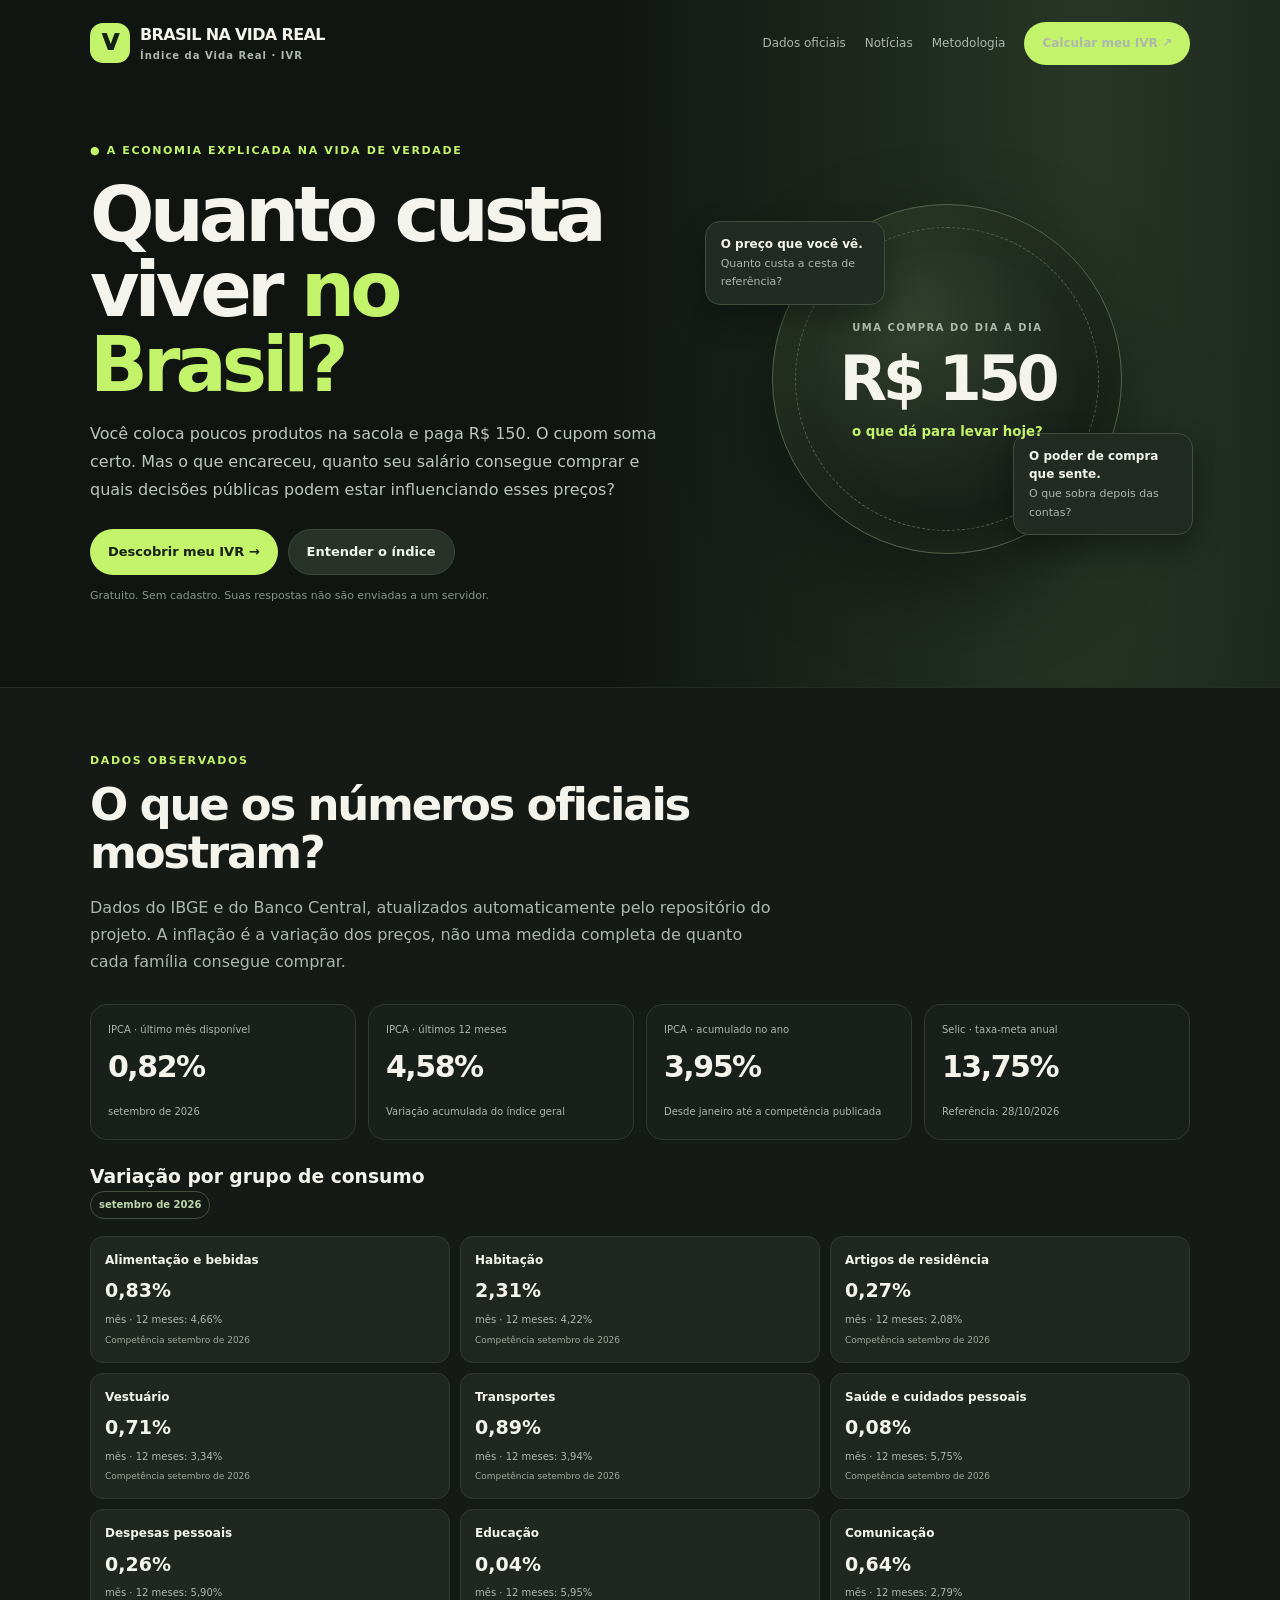
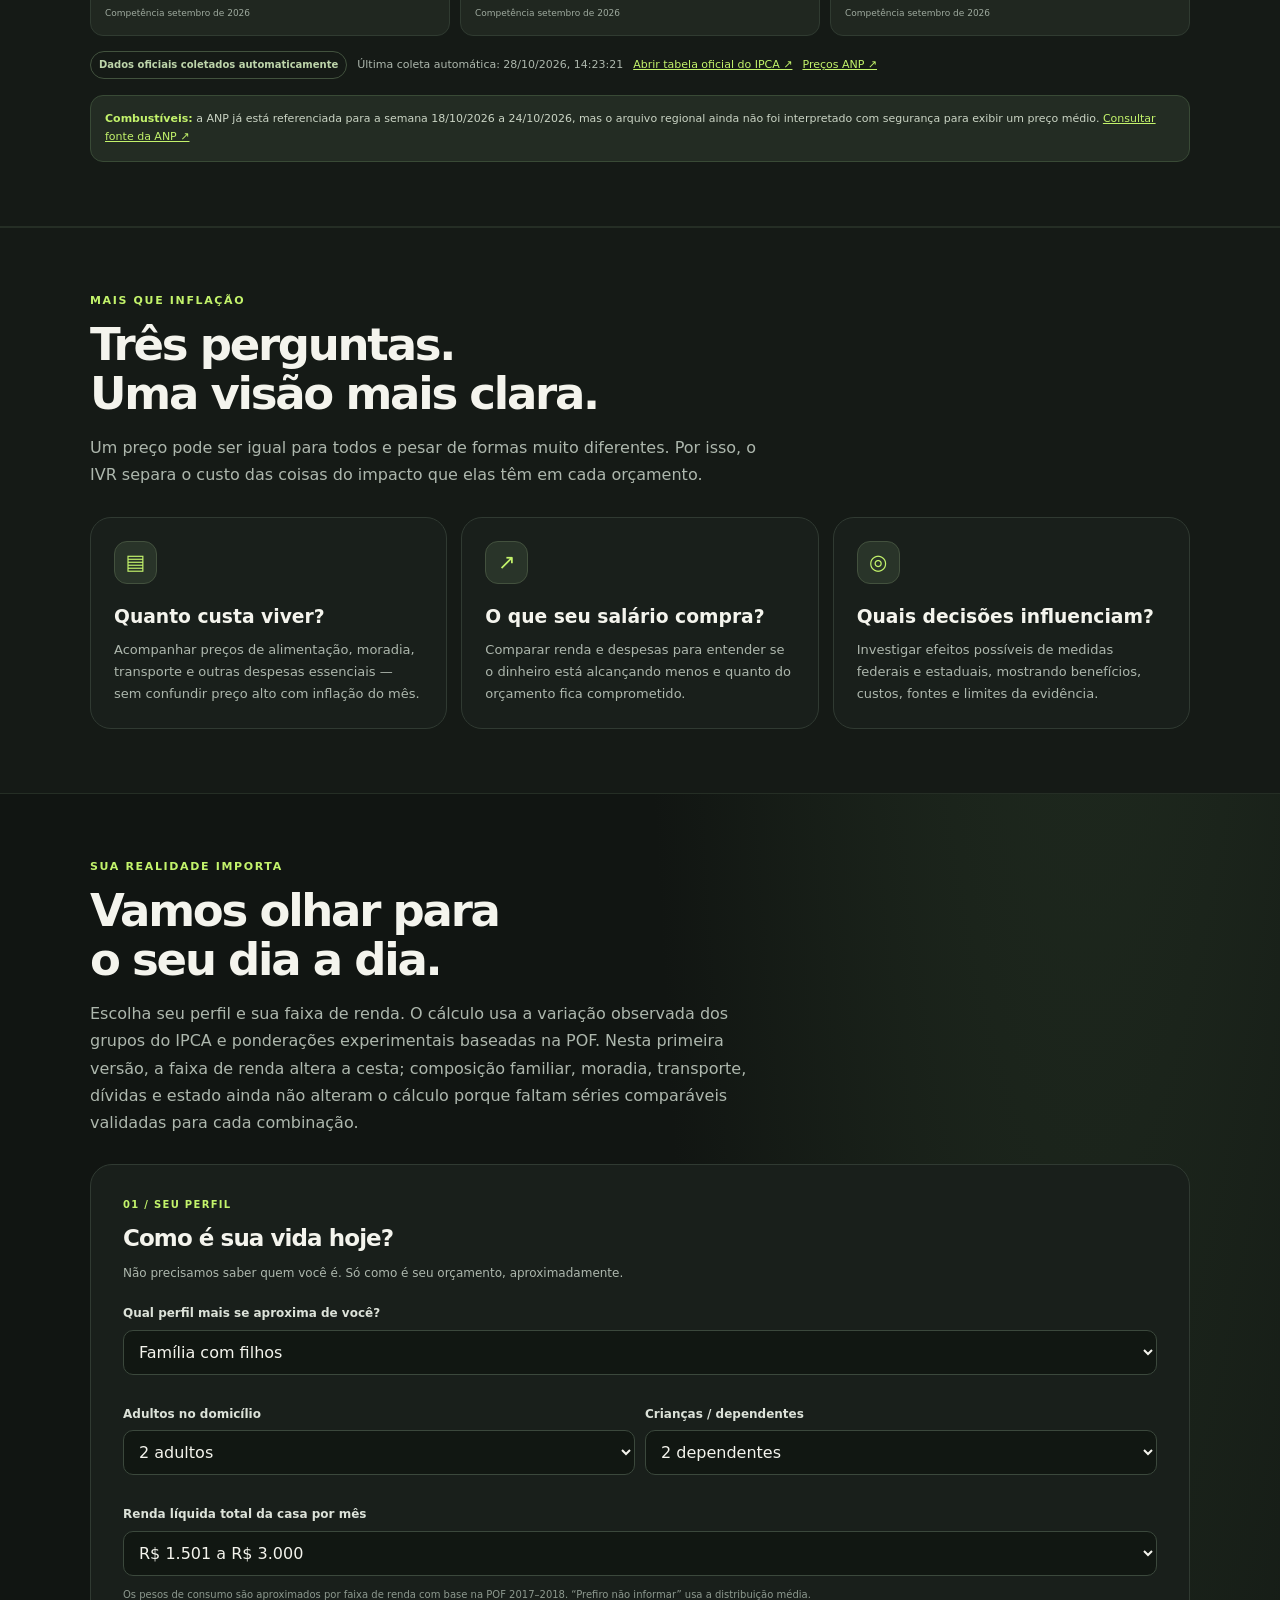
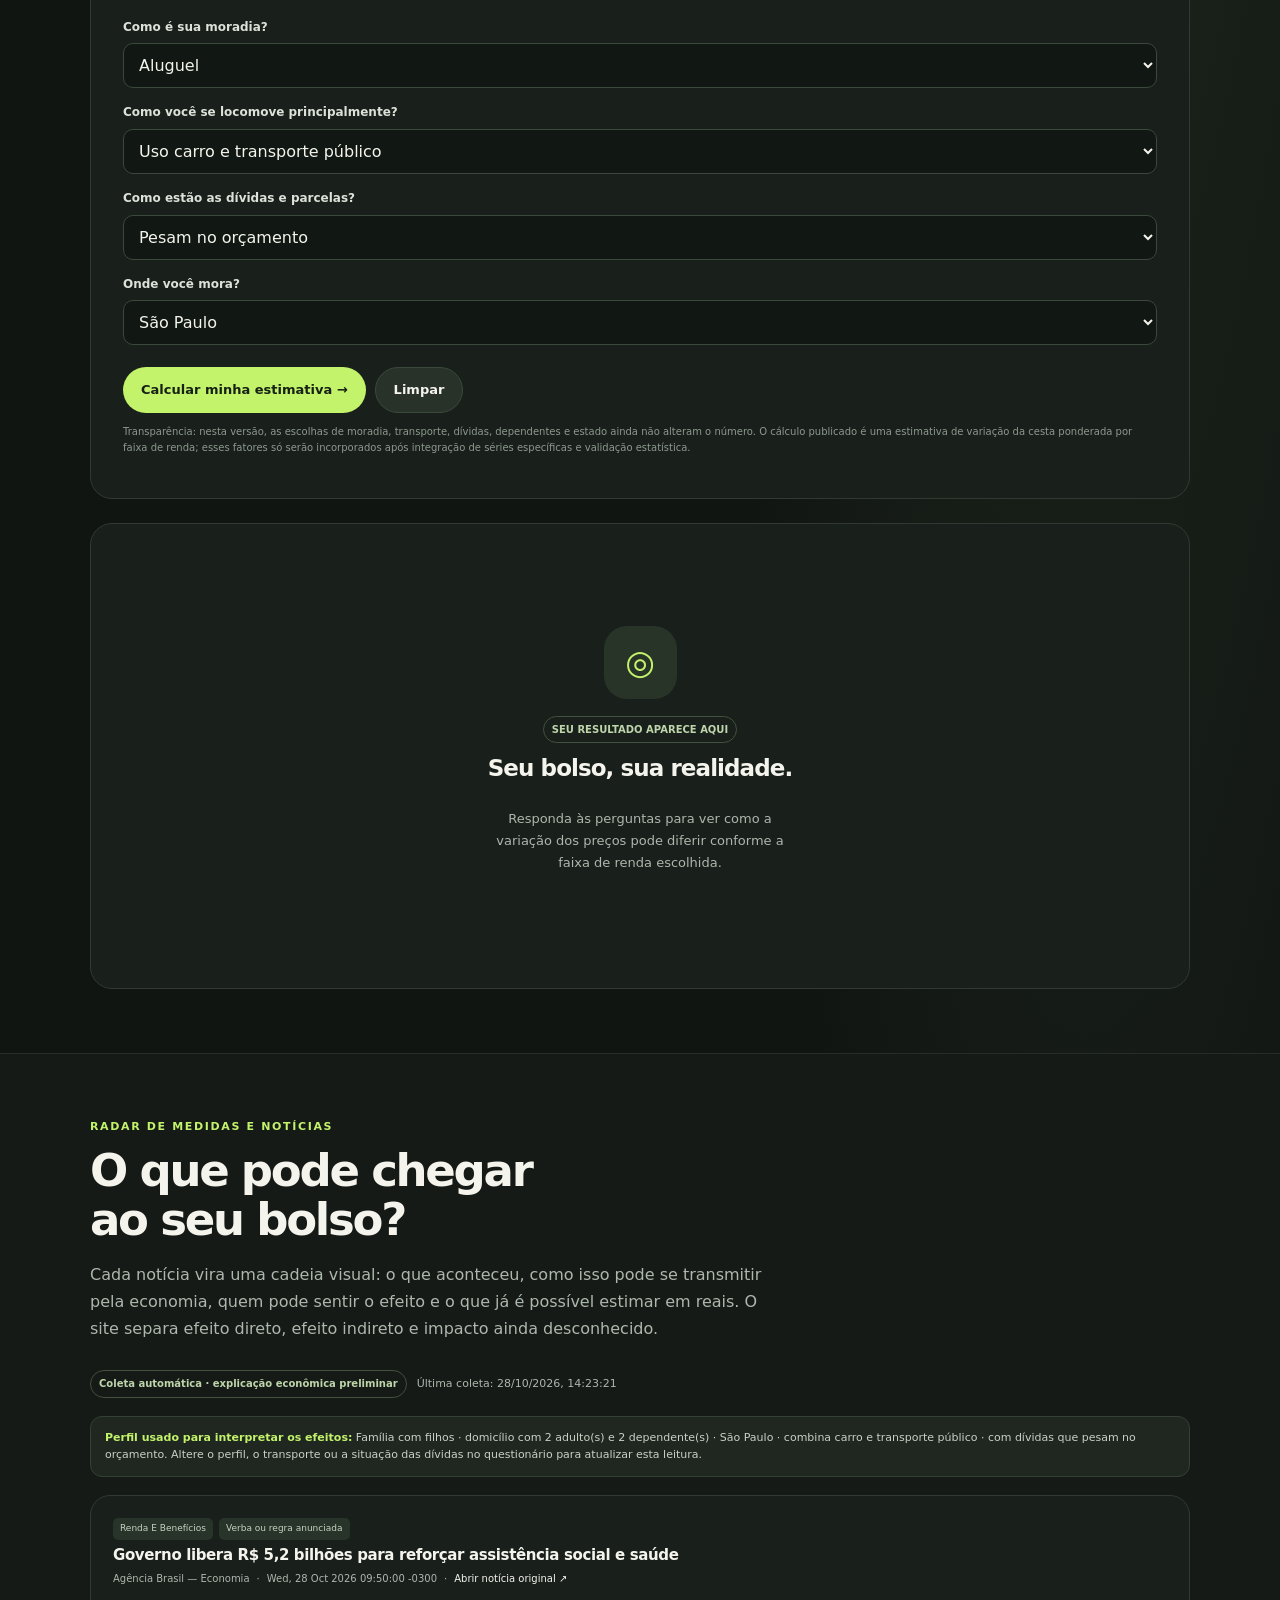
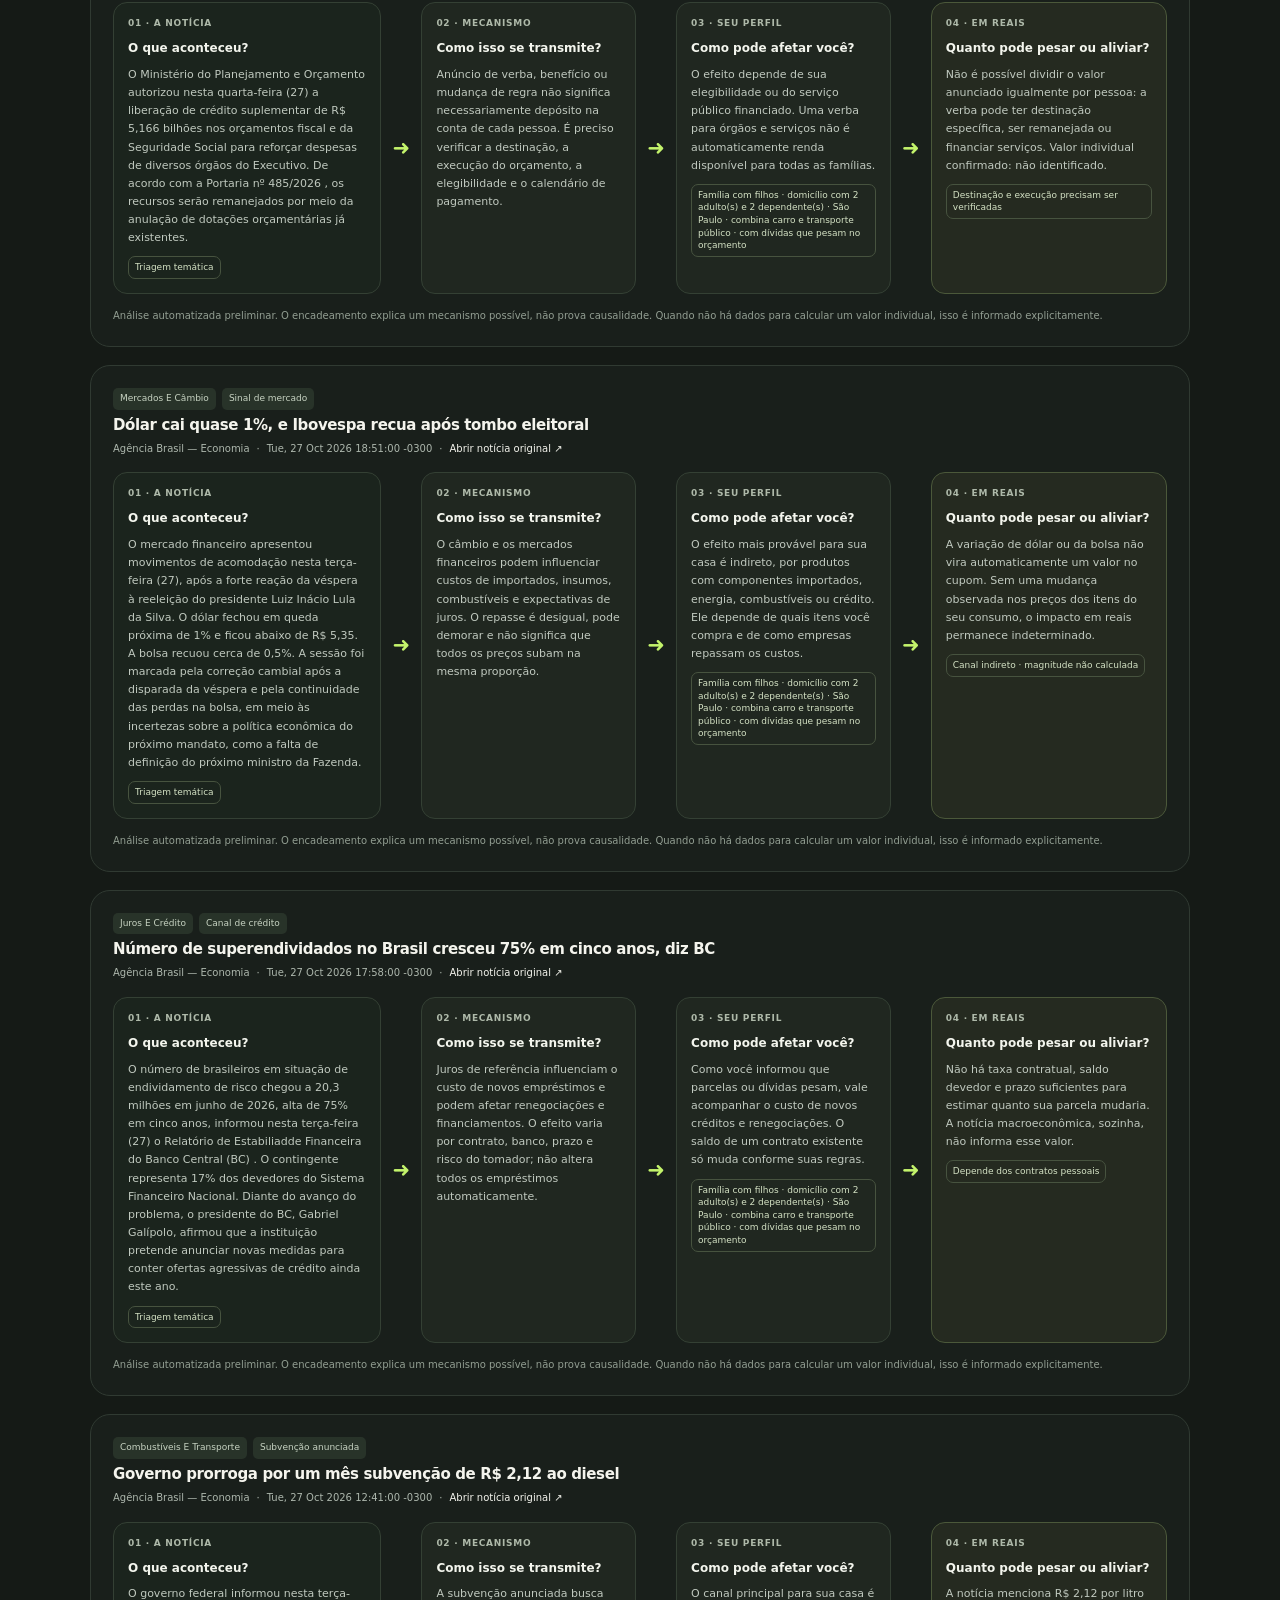
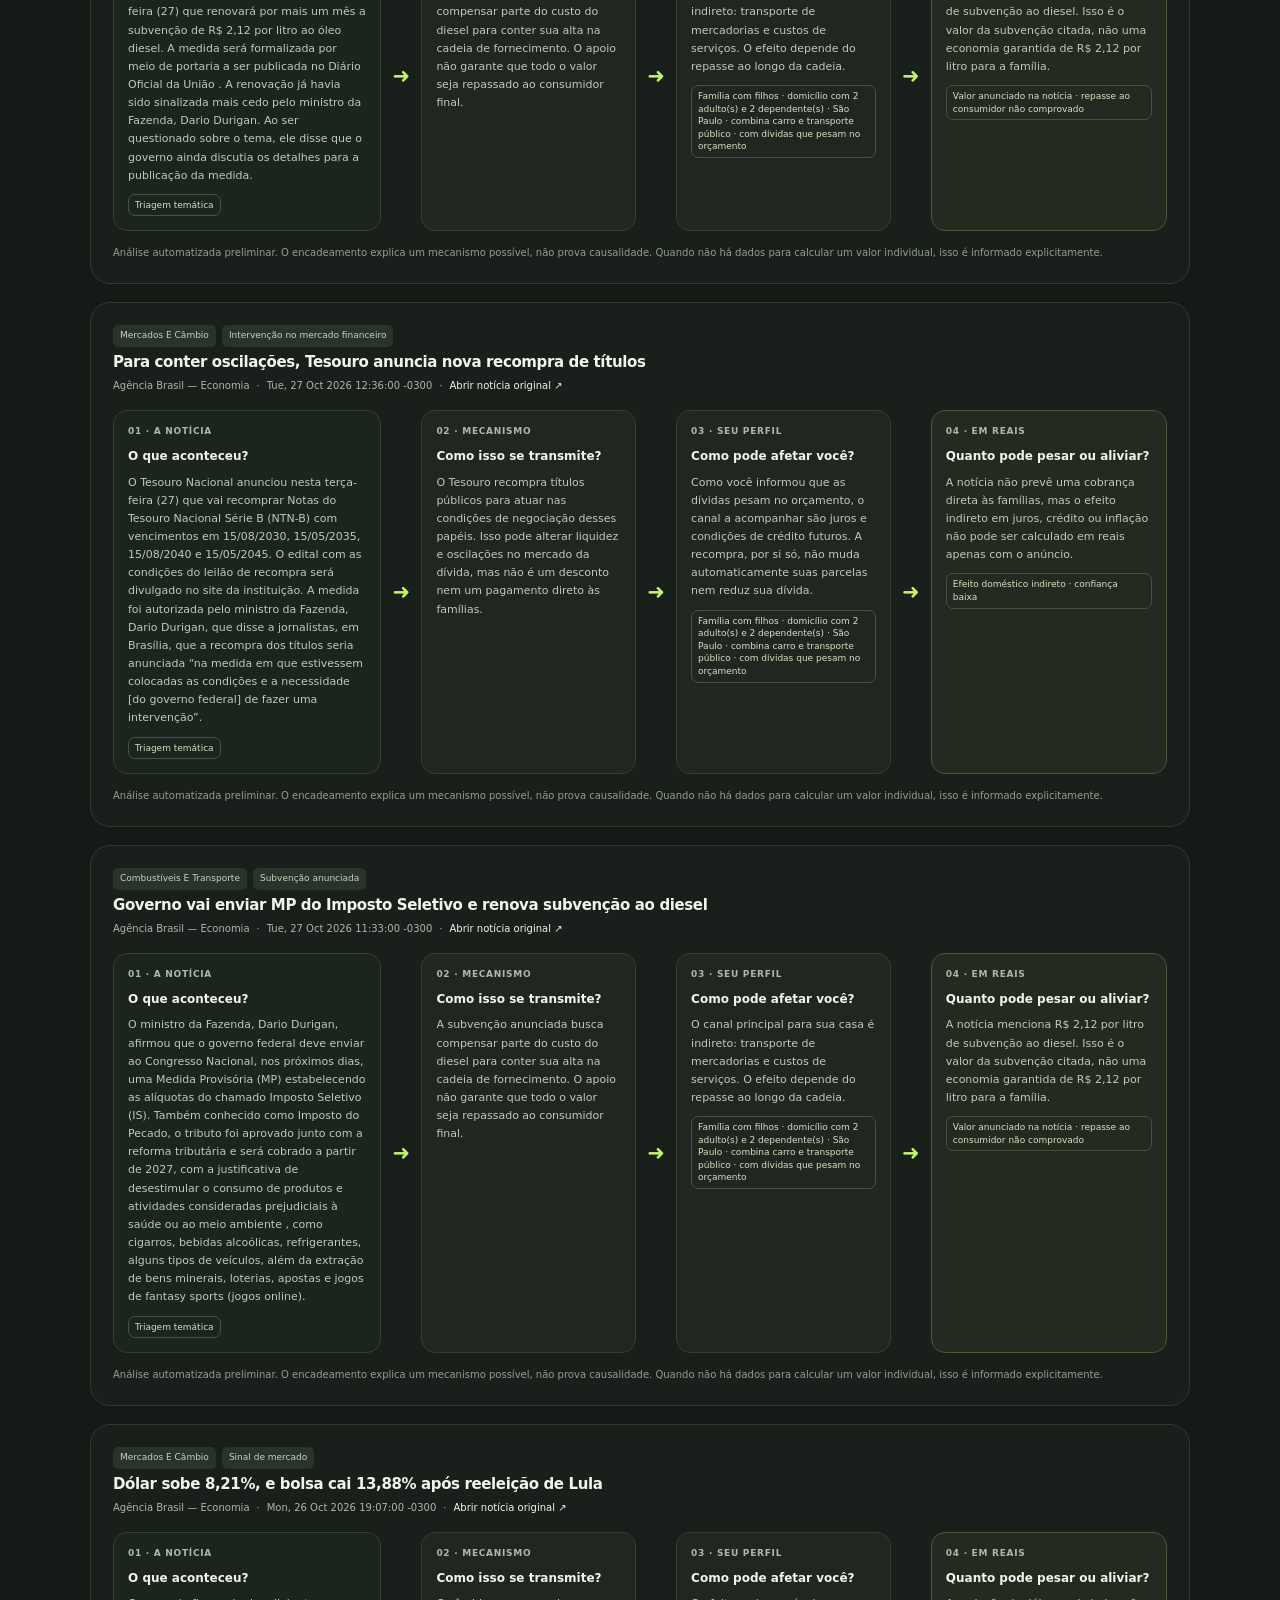
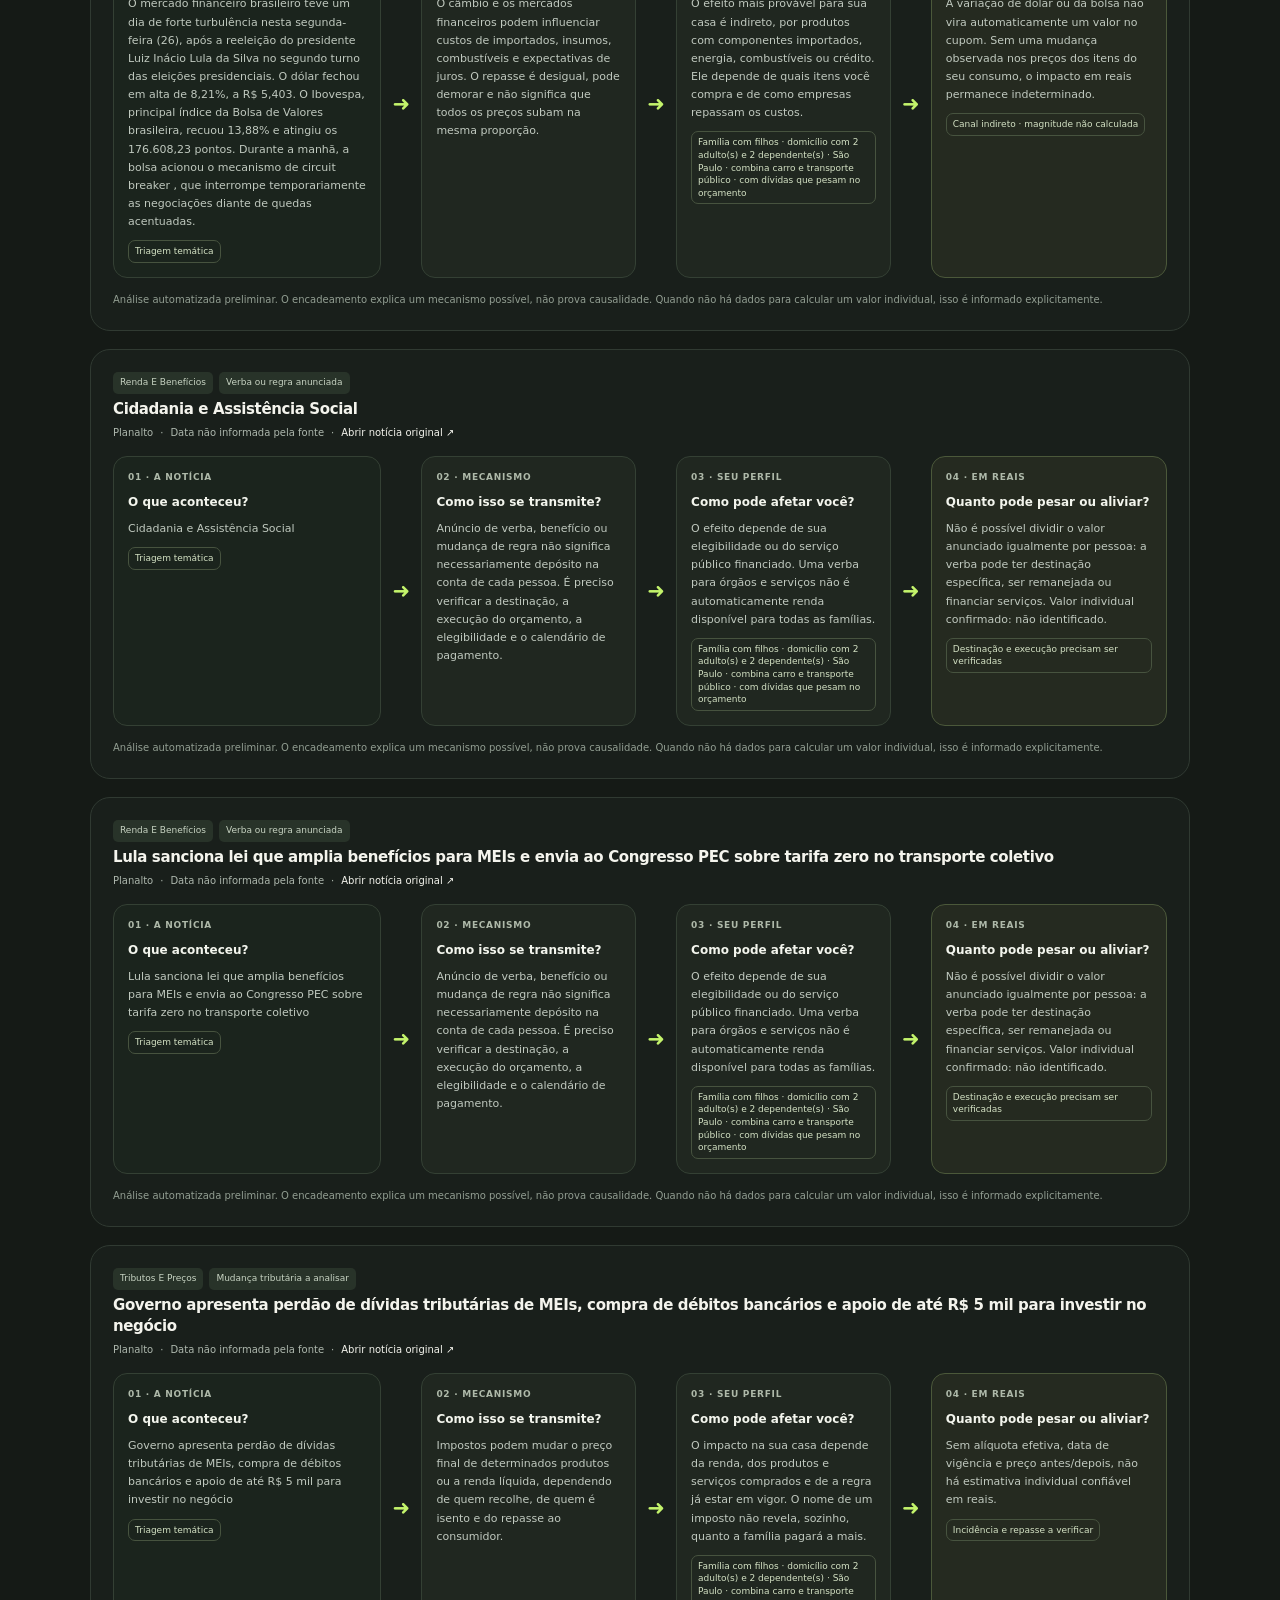
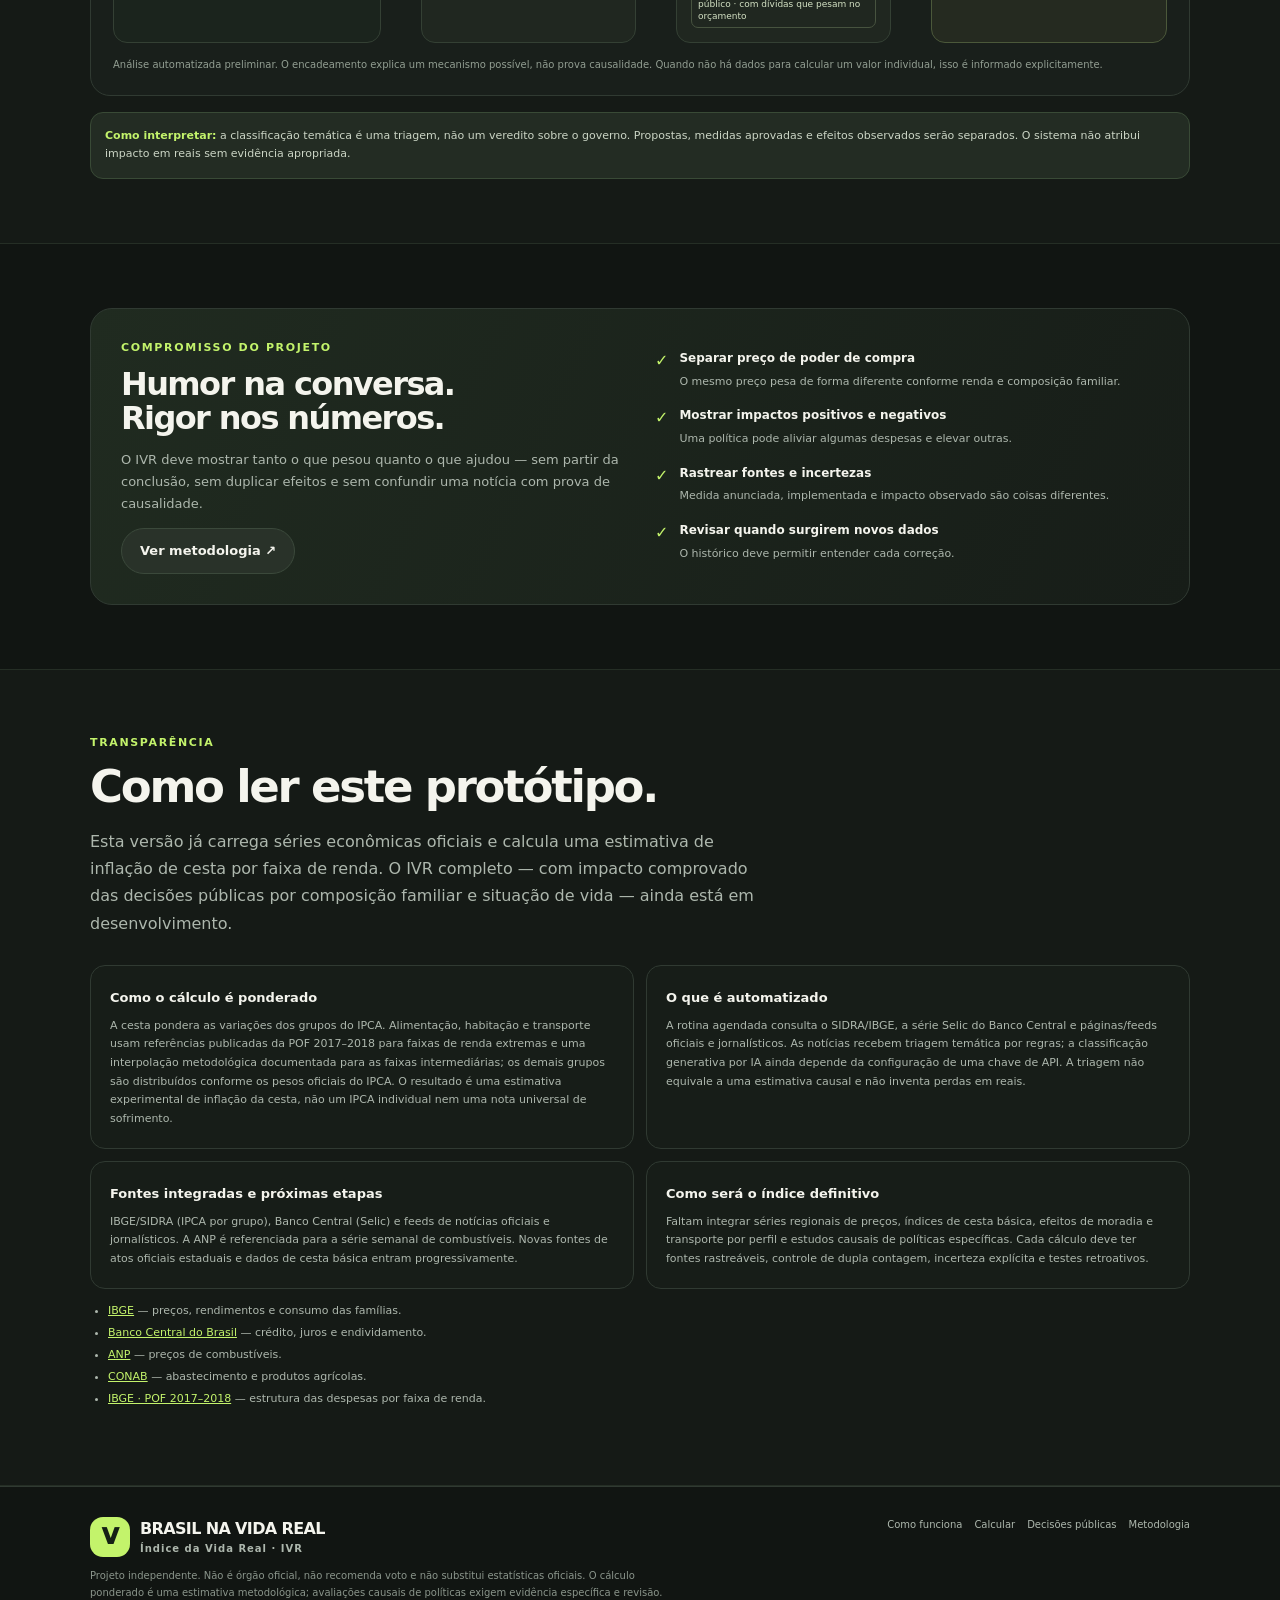
==== commit 7f288a0a: "Personalize news impact chains with household composition and clarify no direct household charge" ====
--- a/brasil-na-vida-real/index.html
+++ b/brasil-na-vida-real/index.html
@@ -67,12 +67,10 @@
 .news-empty{padding:24px;border:1px dashed #3a4739;border-radius:14px;color:var(--muted);font-size:13px;line-height:1.7}
 @media(max-width:1050px){
  .statgrid{grid-template-columns:repeat(3,minmax(0,1fr))}
- .chain-flow{grid-template-columns:minmax(0,1fr) 22px minmax(0,1fr);gap:9px}
- .chain-flow .chain-box:nth-of-type(3){grid-column:1}
- .chain-flow .chain-arrow:nth-of-type(4){grid-column:2}
- .chain-flow .chain-box:nth-of-type(5){grid-column:3}
- .chain-flow .chain-arrow:nth-of-type(6){display:none}
- .chain-flow .chain-box:nth-of-type(7){grid-column:1/-1}
+ .chain-flow{grid-template-columns:minmax(0,1fr);gap:7px}
+ .chain-flow .chain-box,.chain-flow .chain-box:nth-of-type(3),.chain-flow .chain-box:nth-of-type(5),.chain-flow .chain-box:nth-of-type(7){grid-column:1}
+ .chain-flow .chain-arrow,.chain-flow .chain-arrow:nth-of-type(2),.chain-flow .chain-arrow:nth-of-type(4),.chain-flow .chain-arrow:nth-of-type(6){display:flex;grid-column:1;height:18px;font-size:0}
+ .chain-arrow:before{content:"↓";font-size:19px}
 }
 @media(max-width:680px){
  .layout{gap:16px}
@@ -170,7 +168,10 @@
  const region=$('region')?.value||'Brasil';
  const transport=$('transport')?.value||'mixed';
  const debt=$('debts')?.value||'0.16';
- return (names[profile]||'Perfil selecionado')+' · '+region+' · '+(transportNames[transport]||'locomoção não informada')+' · '+(debtNames[debt]||'situação financeira não informada');
+ const adults=$('adults')?.value||'1';
+ const dependents=$('children')?.value||'0';
+ const household='domicílio com '+adults+' adulto(s) e '+dependents+' dependente(s)';
+ return (names[profile]||'Perfil selecionado')+' · '+household+' · '+region+' · '+(transportNames[transport]||'locomoção não informada')+' · '+(debtNames[debt]||'situação financeira não informada');
 }
 function chainAnalysis(n){
  const title=String(n.title||'').toLowerCase();
@@ -189,10 +190,10 @@
   profileEffect=debt==='0.28'||debt==='0.16'
    ?'Como você informou que as dívidas pesam no orçamento, o canal a acompanhar são juros e condições de crédito futuros. A recompra, por si só, não muda automaticamente suas parcelas nem reduz sua dívida.'
    :'Para o seu perfil, não há cobrança direta identificada. Um eventual efeito chegaria indiretamente por juros, crédito, câmbio ou inflação — e pode ser pequeno ou não aparecer.';
-  estimate='R$ 0 de cobrança direta identificada nesta notícia. O efeito indireto no seu orçamento não pode ser convertido em reais apenas com o anúncio.';
+  estimate='A notícia não prevê uma cobrança direta às famílias, mas o efeito indireto em juros, crédito ou inflação não pode ser calculado em reais apenas com o anúncio.';
   evidence='Efeito doméstico indireto · confiança baixa';
   stage='Intervenção no mercado financeiro';
- }else if(/subven[cç][aã]o.*diesel|diesel.*subven[cç][aã]o|r\\$\\s?2,12/.test(title+' '+summary)){
+ }else if(/subven[cç][aã]o.*diesel|diesel.*subven[cç][aã]o|r\$\s?2,12/.test(title+' '+summary)){
   mechanism='A subvenção anunciada busca compensar parte do custo do diesel para conter sua alta na cadeia de fornecimento. O apoio não garante que todo o valor seja repassado ao consumidor final.';
   profileEffect=transport==='car'
    ?'Se seu veículo usa diesel, o canal pode ser direto, mas depende do preço efetivamente praticado no posto. Se usa gasolina ou etanol, o efeito tende a ser indireto, por frete e transporte de mercadorias.'
@@ -224,7 +225,7 @@
   estimate='Não há taxa contratual, saldo devedor e prazo suficientes para estimar quanto sua parcela mudaria. A notícia macroeconômica, sozinha, não informa esse valor.';
   evidence='Depende dos contratos pessoais';
   stage='Canal de crédito';
- }else if(/assist[eê]ncia social|benef[ií]cios para mei|bolsa fam[ií]lia|bpc|aux[ií]lio|benef[ií]cio|sal[aá]rio m[ií]nimo|libera r\\$/.test(title+' '+summary)||topic.includes('renda e benefícios')){
+ }else if(/assist[eê]ncia social|benef[ií]cios para mei|bolsa fam[ií]lia|bpc|aux[ií]lio|benef[ií]cio|sal[aá]rio m[ií]nimo|libera r\$/.test(title+' '+summary)||topic.includes('renda e benefícios')){
   mechanism='Anúncio de verba, benefício ou mudança de regra não significa necessariamente depósito na conta de cada pessoa. É preciso verificar a destinação, a execução do orçamento, a elegibilidade e o calendário de pagamento.';
   profileEffect=profile==='benefit'||profile==='unemployed'
    ?'Pode haver efeito direto se a medida alcançar o programa que você recebe ou para o qual é elegível. A notícia, por si só, não confirma que seu benefício individual mudou.'
@@ -306,7 +307,7 @@
  }
 }
 $('profile').addEventListener('change',()=>{const a=profileDefaults[$('profile').value];$('adults').value=a[0];$('children').value=a[1];$('income').value=a[2];if(indicatorData)renderNews(indicatorData);});
-['transport','debts','region'].forEach(id=>$(id).addEventListener('change',()=>{if(indicatorData)renderNews(indicatorData);}));
+['transport','debts','region','adults','children'].forEach(id=>$(id).addEventListener('change',()=>{if(indicatorData)renderNews(indicatorData);}));
 function getBasketKey(income){
  if(income===0)return 'average';
  if(income<=1908)return 'low';
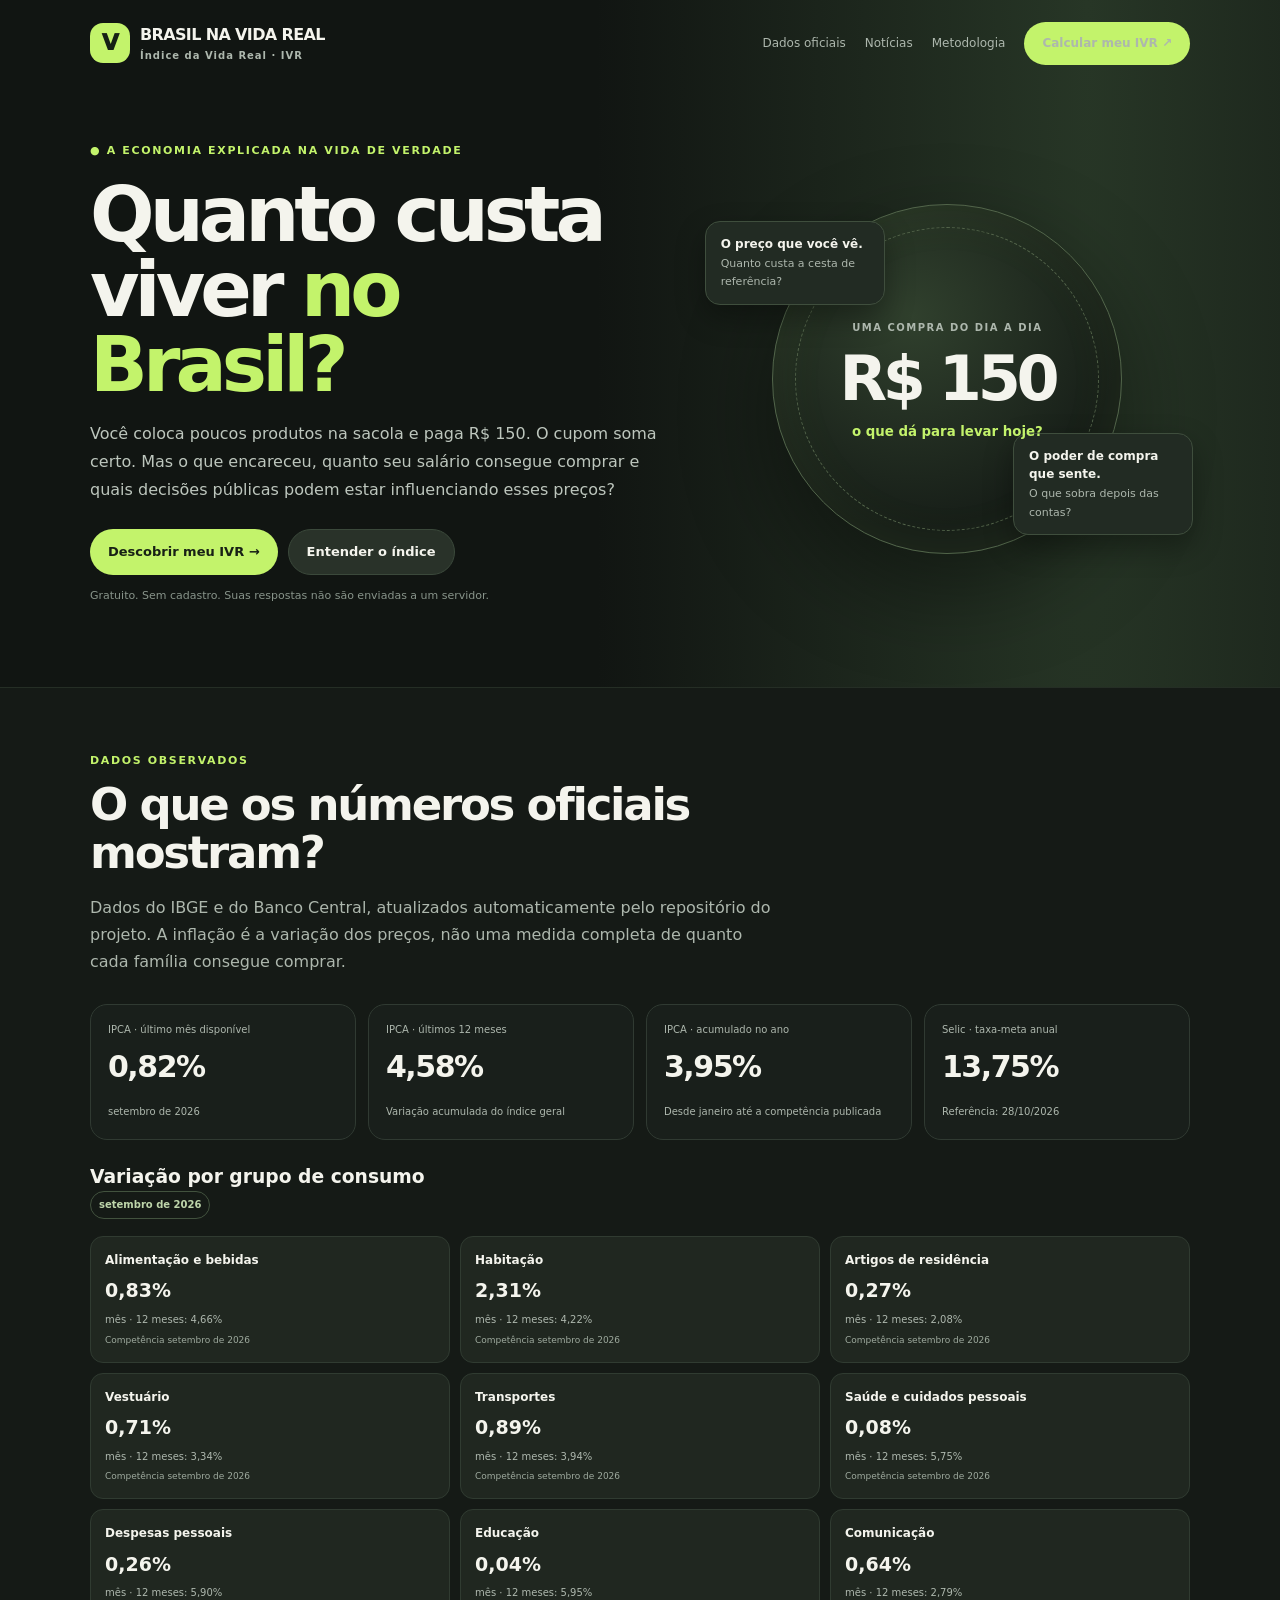
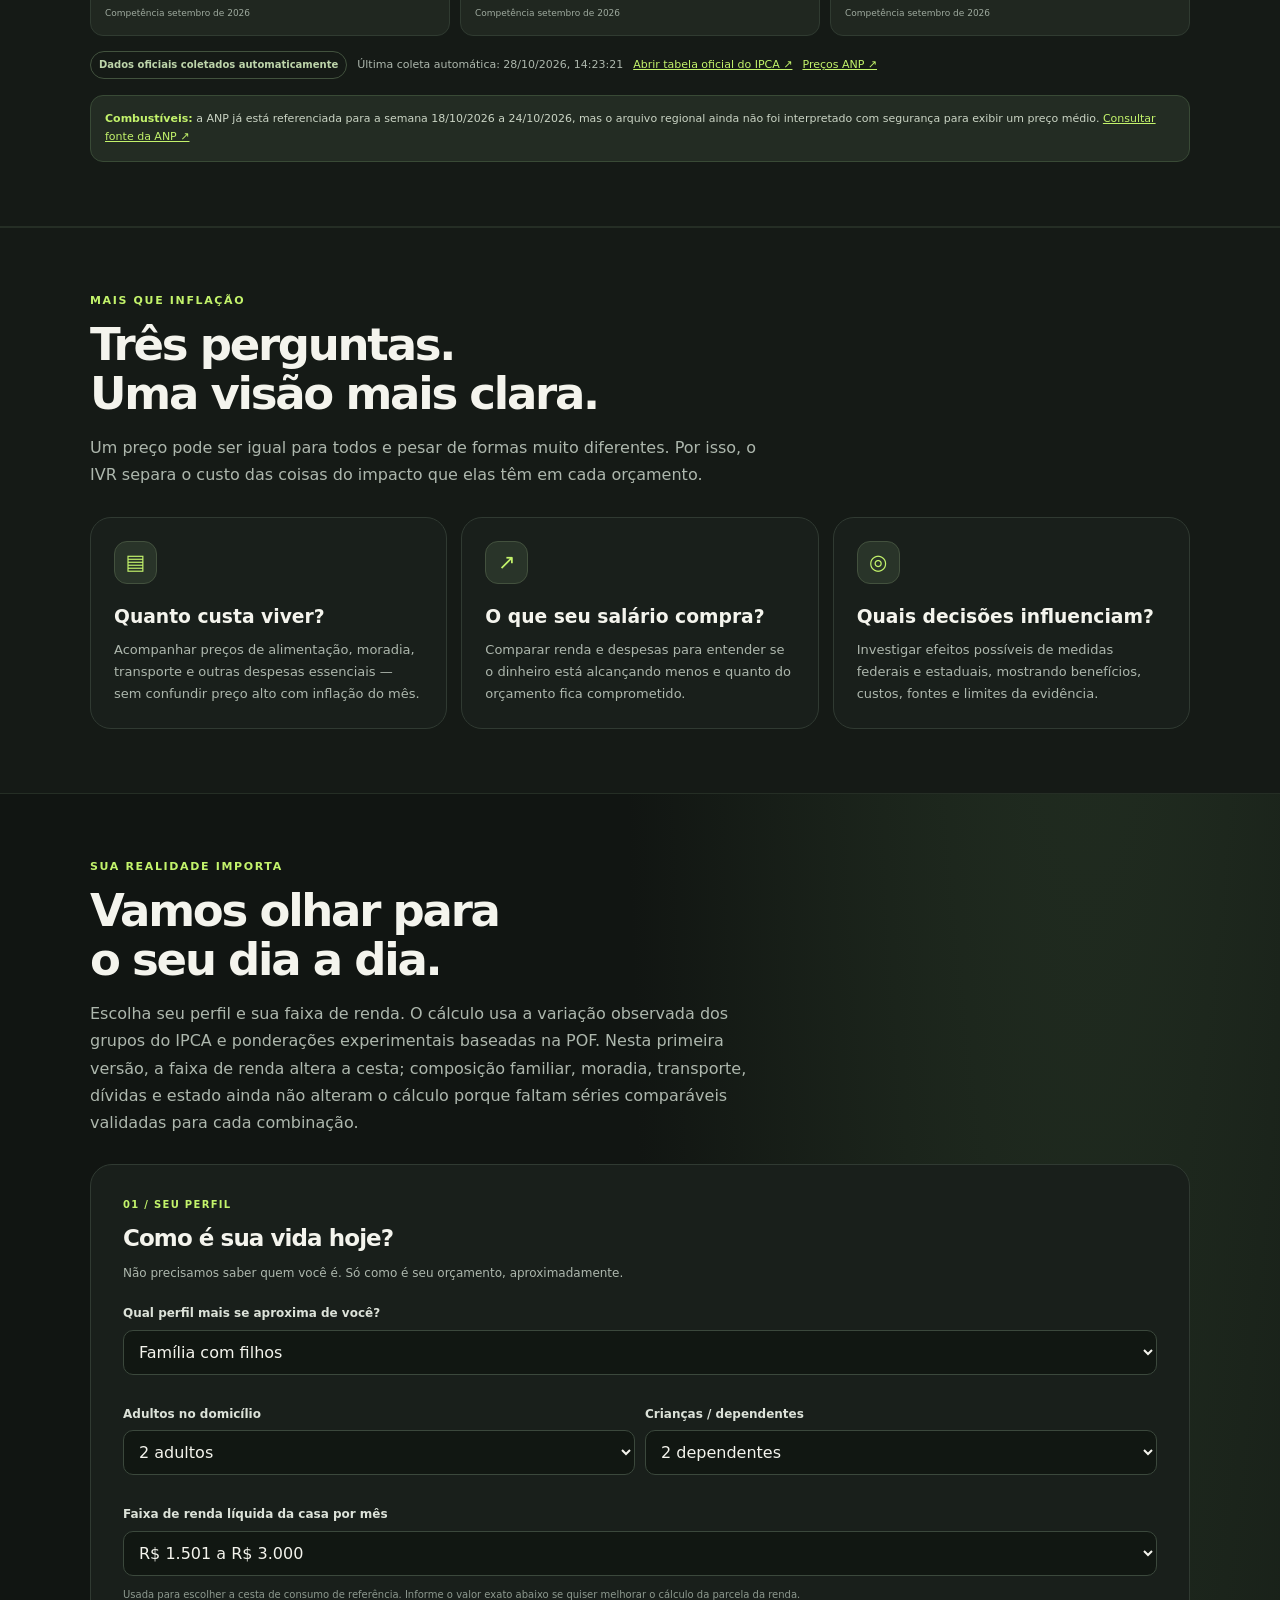
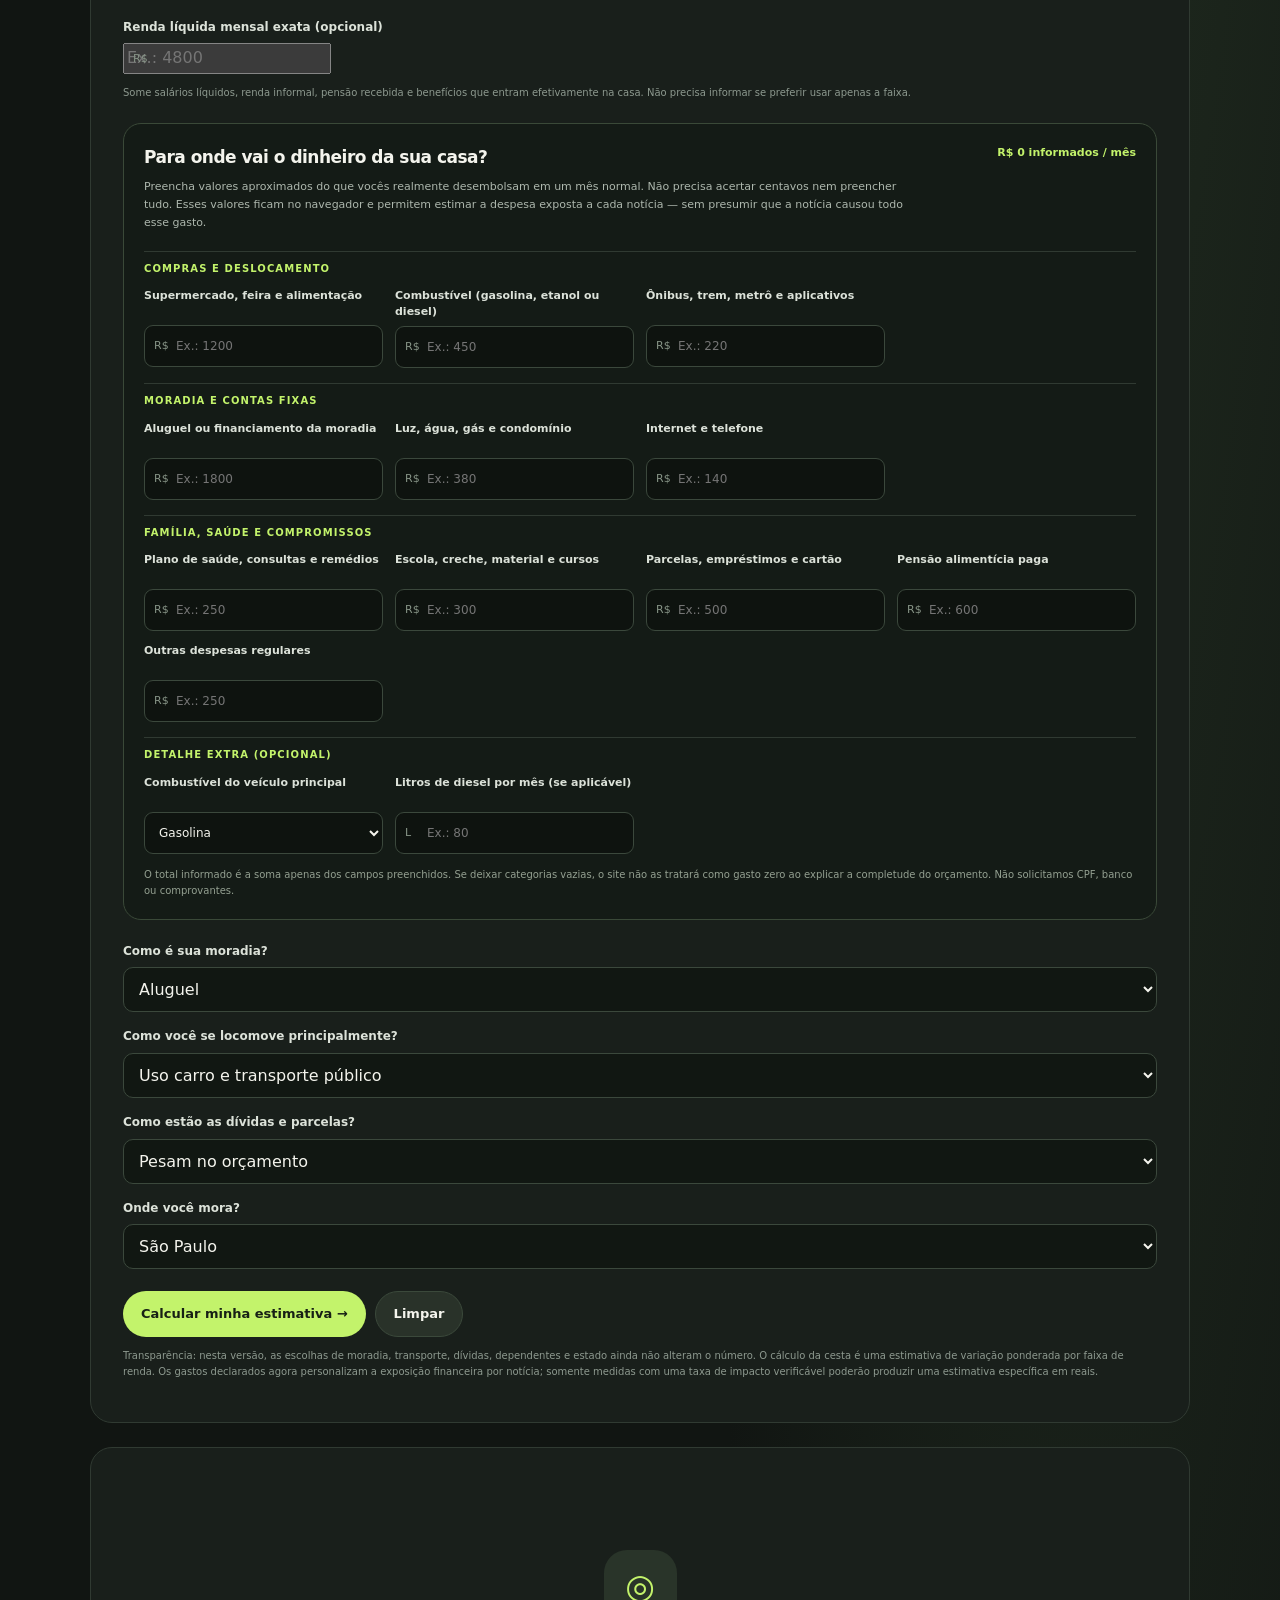
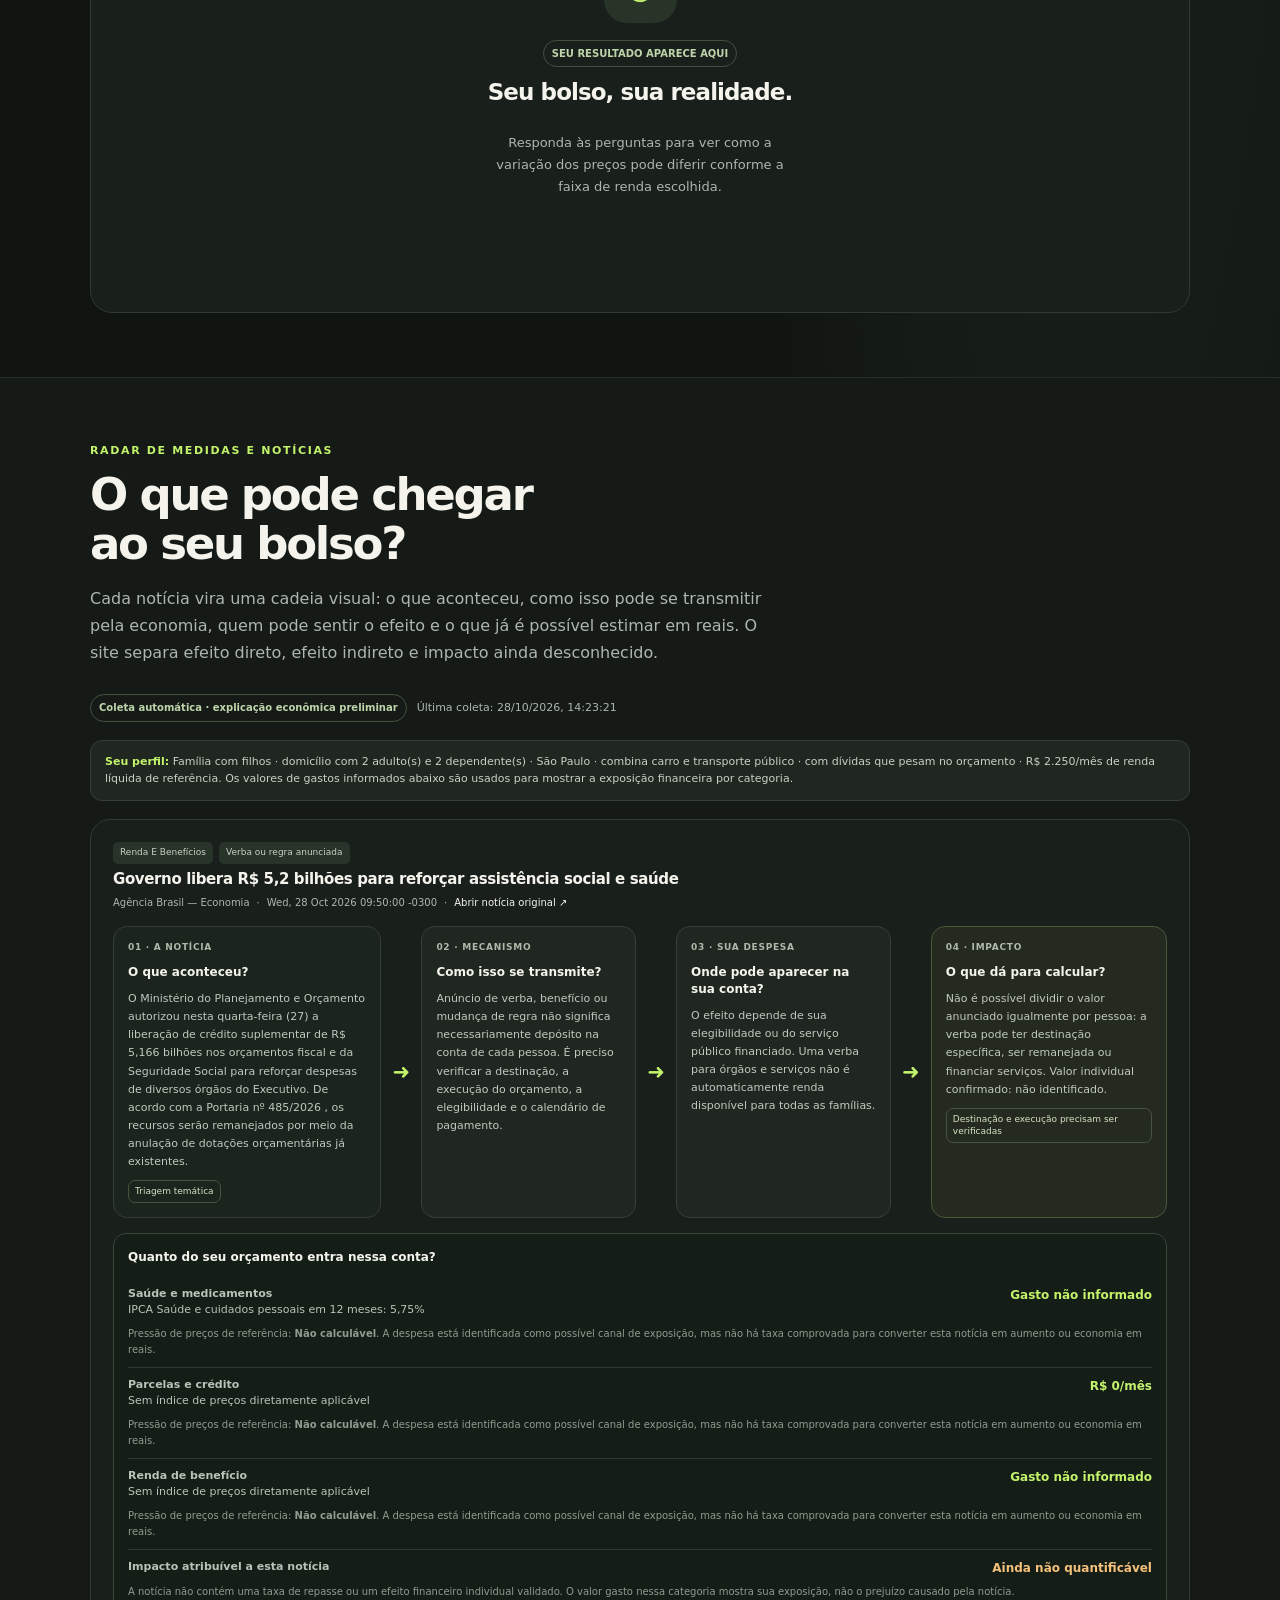
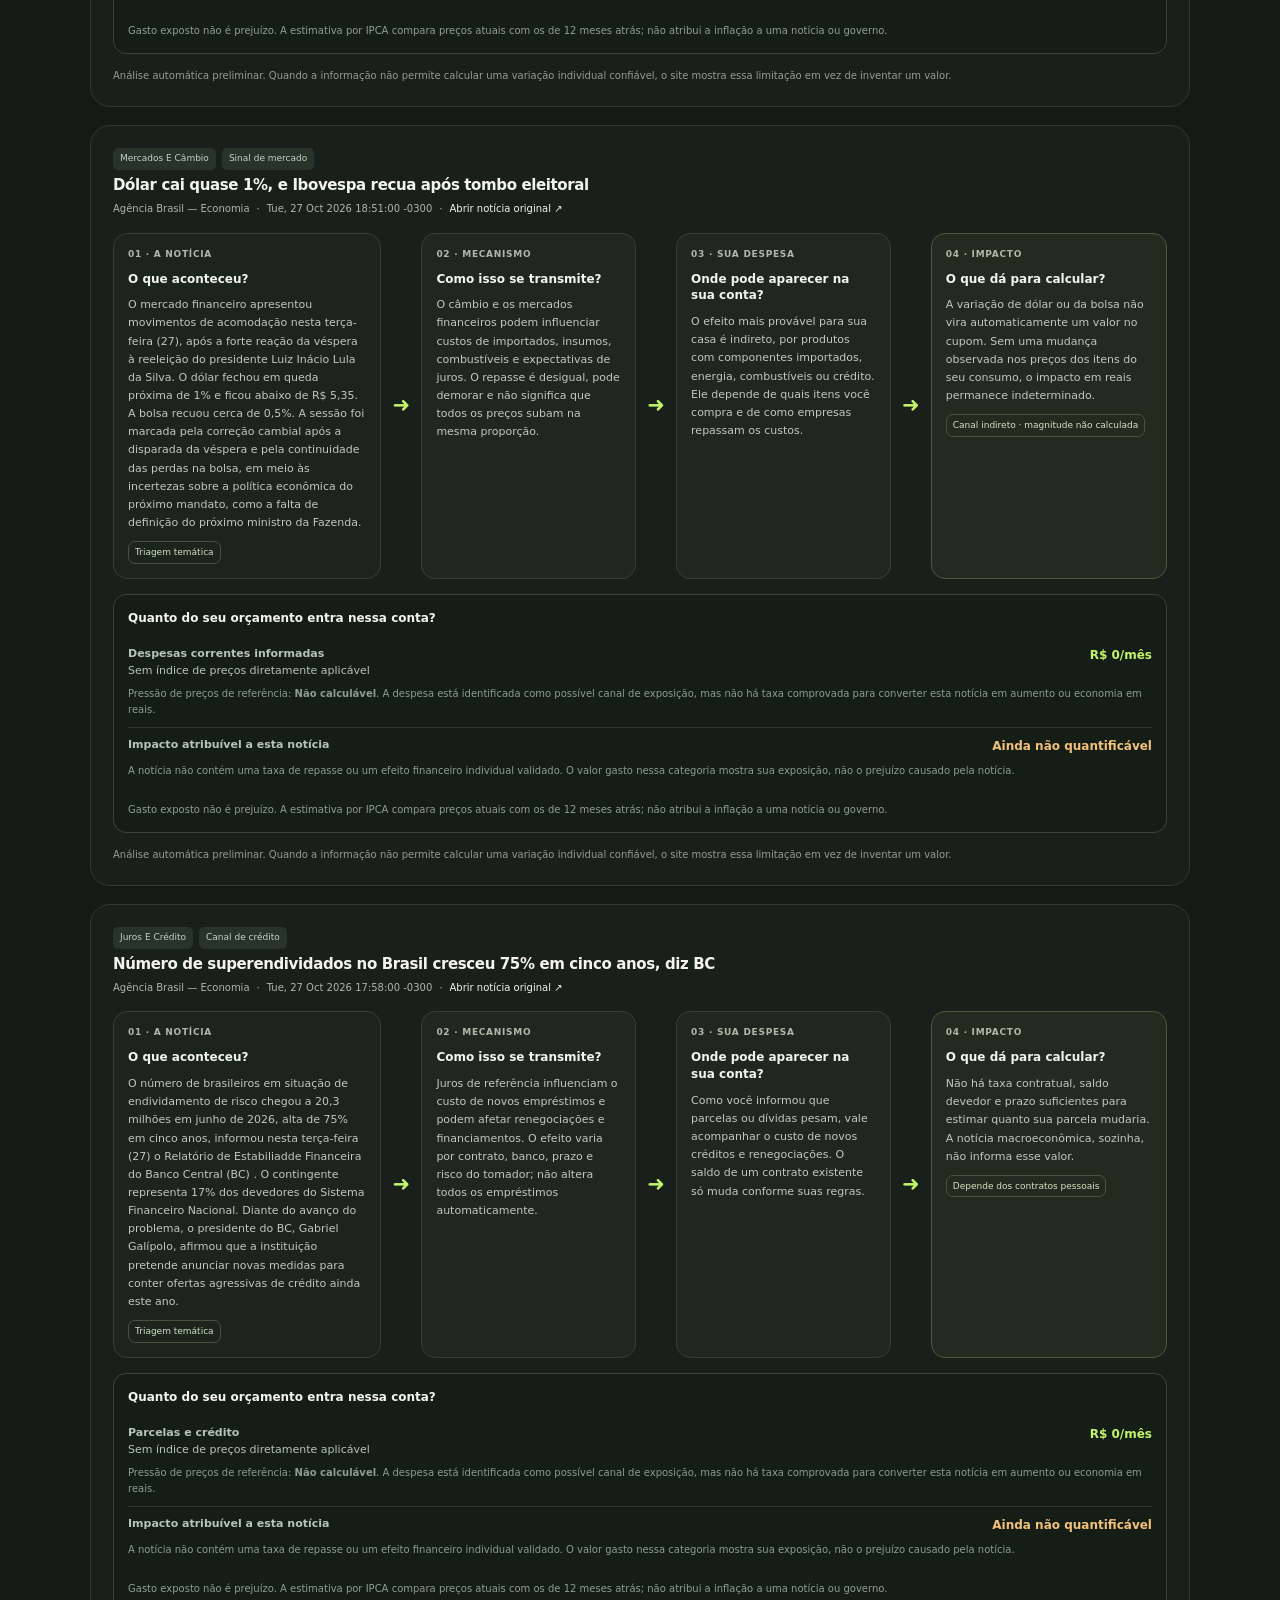
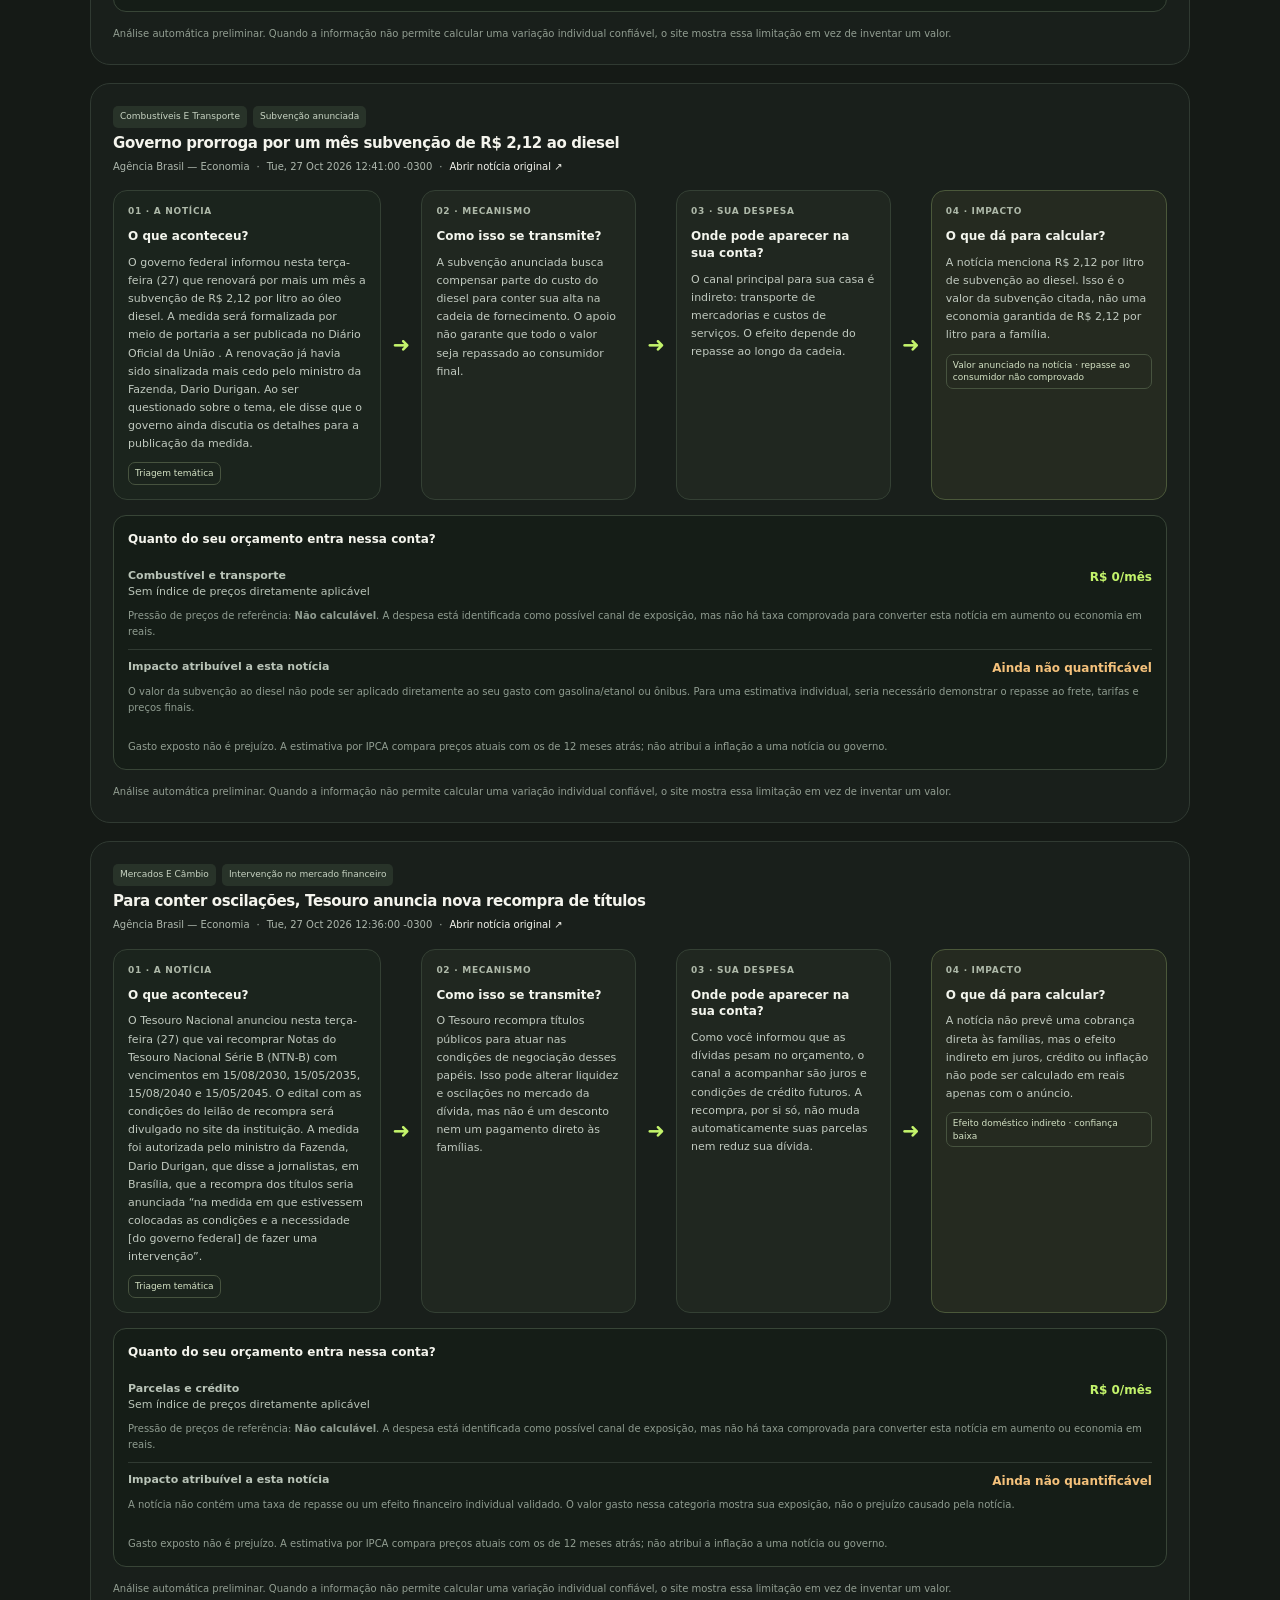
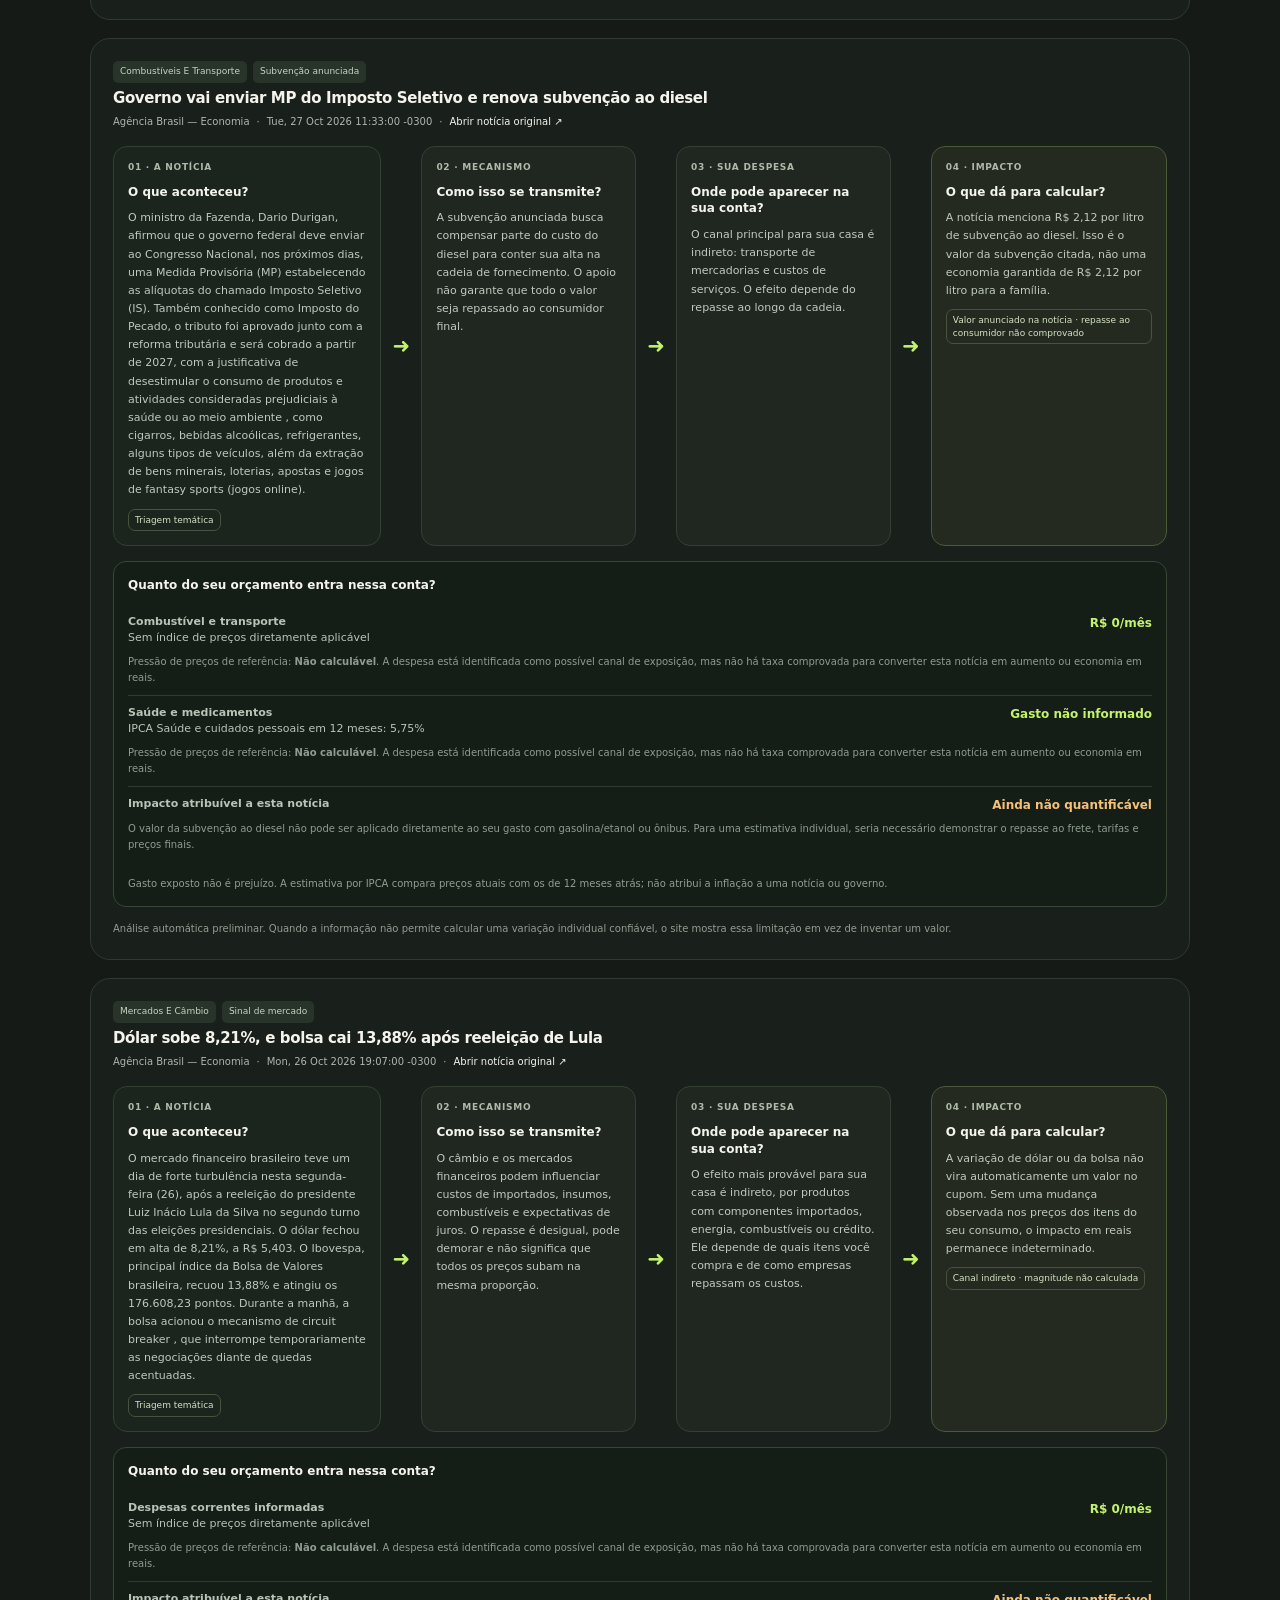
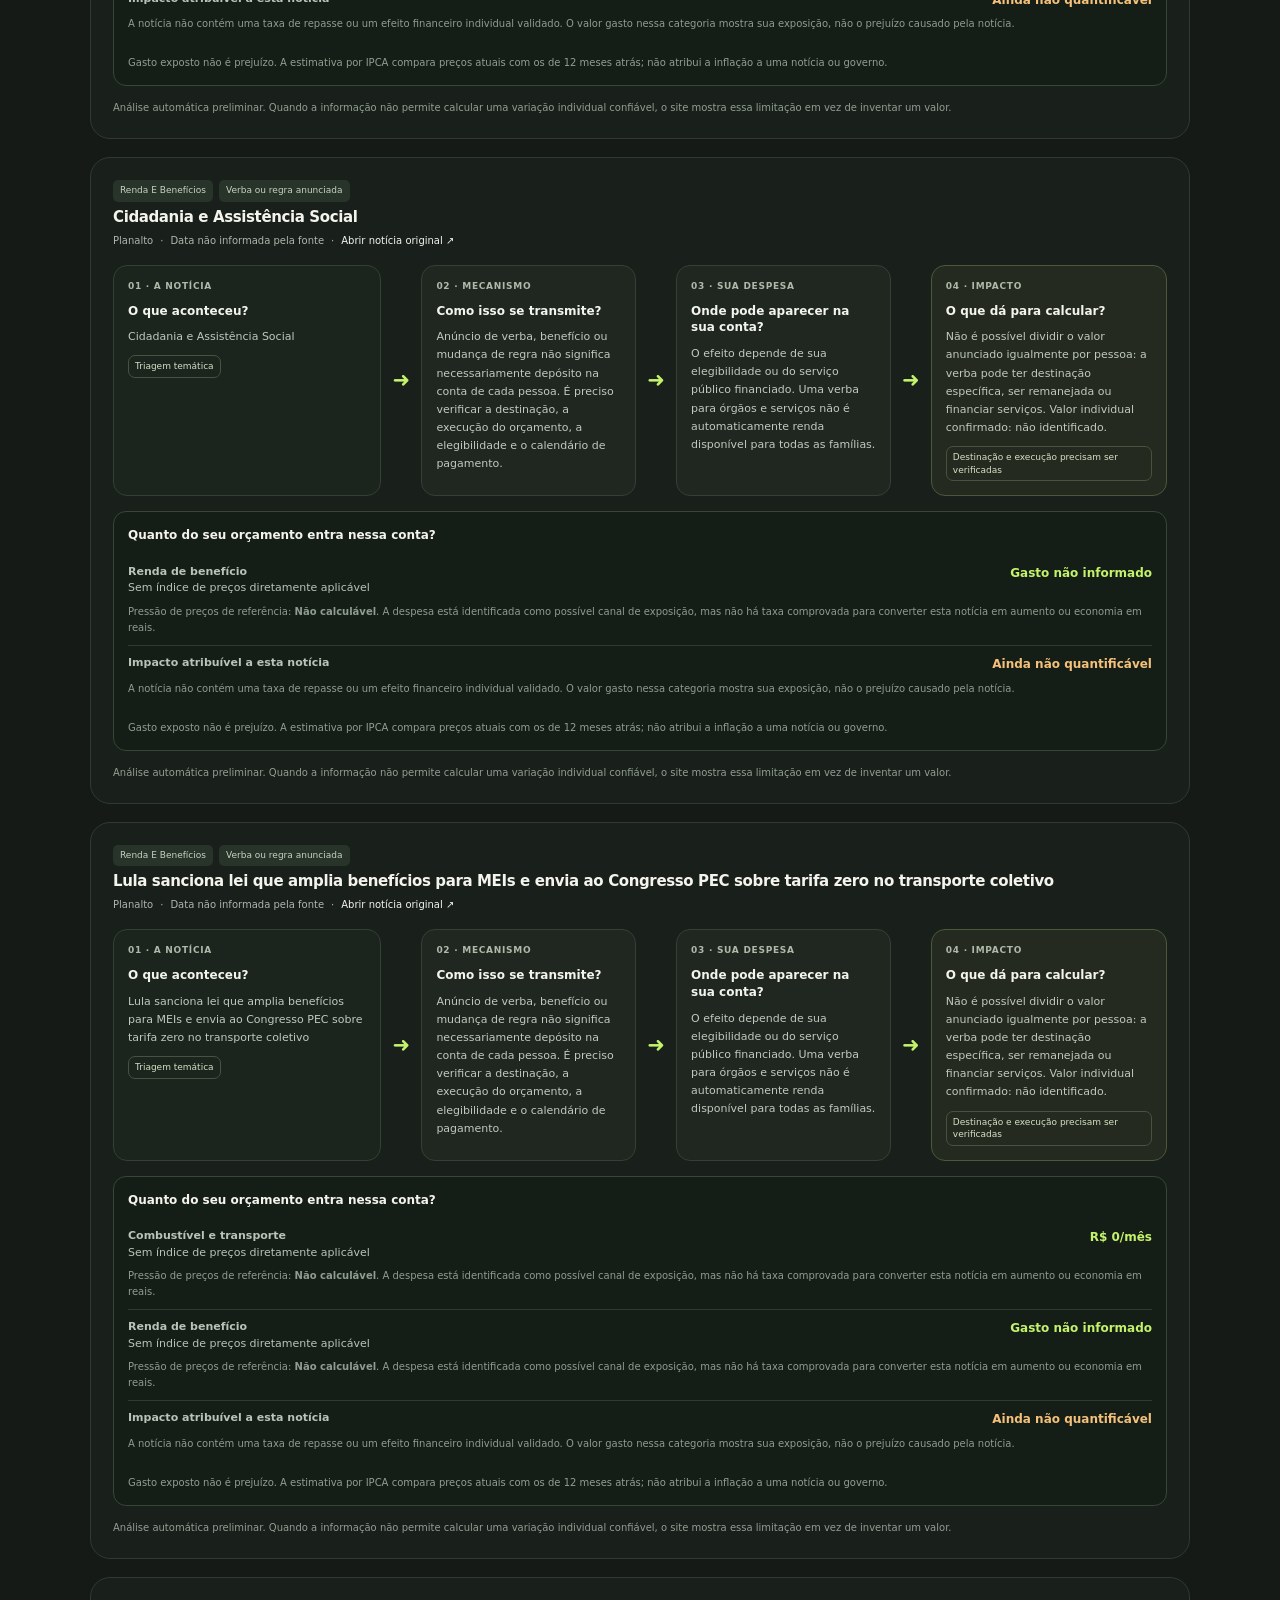
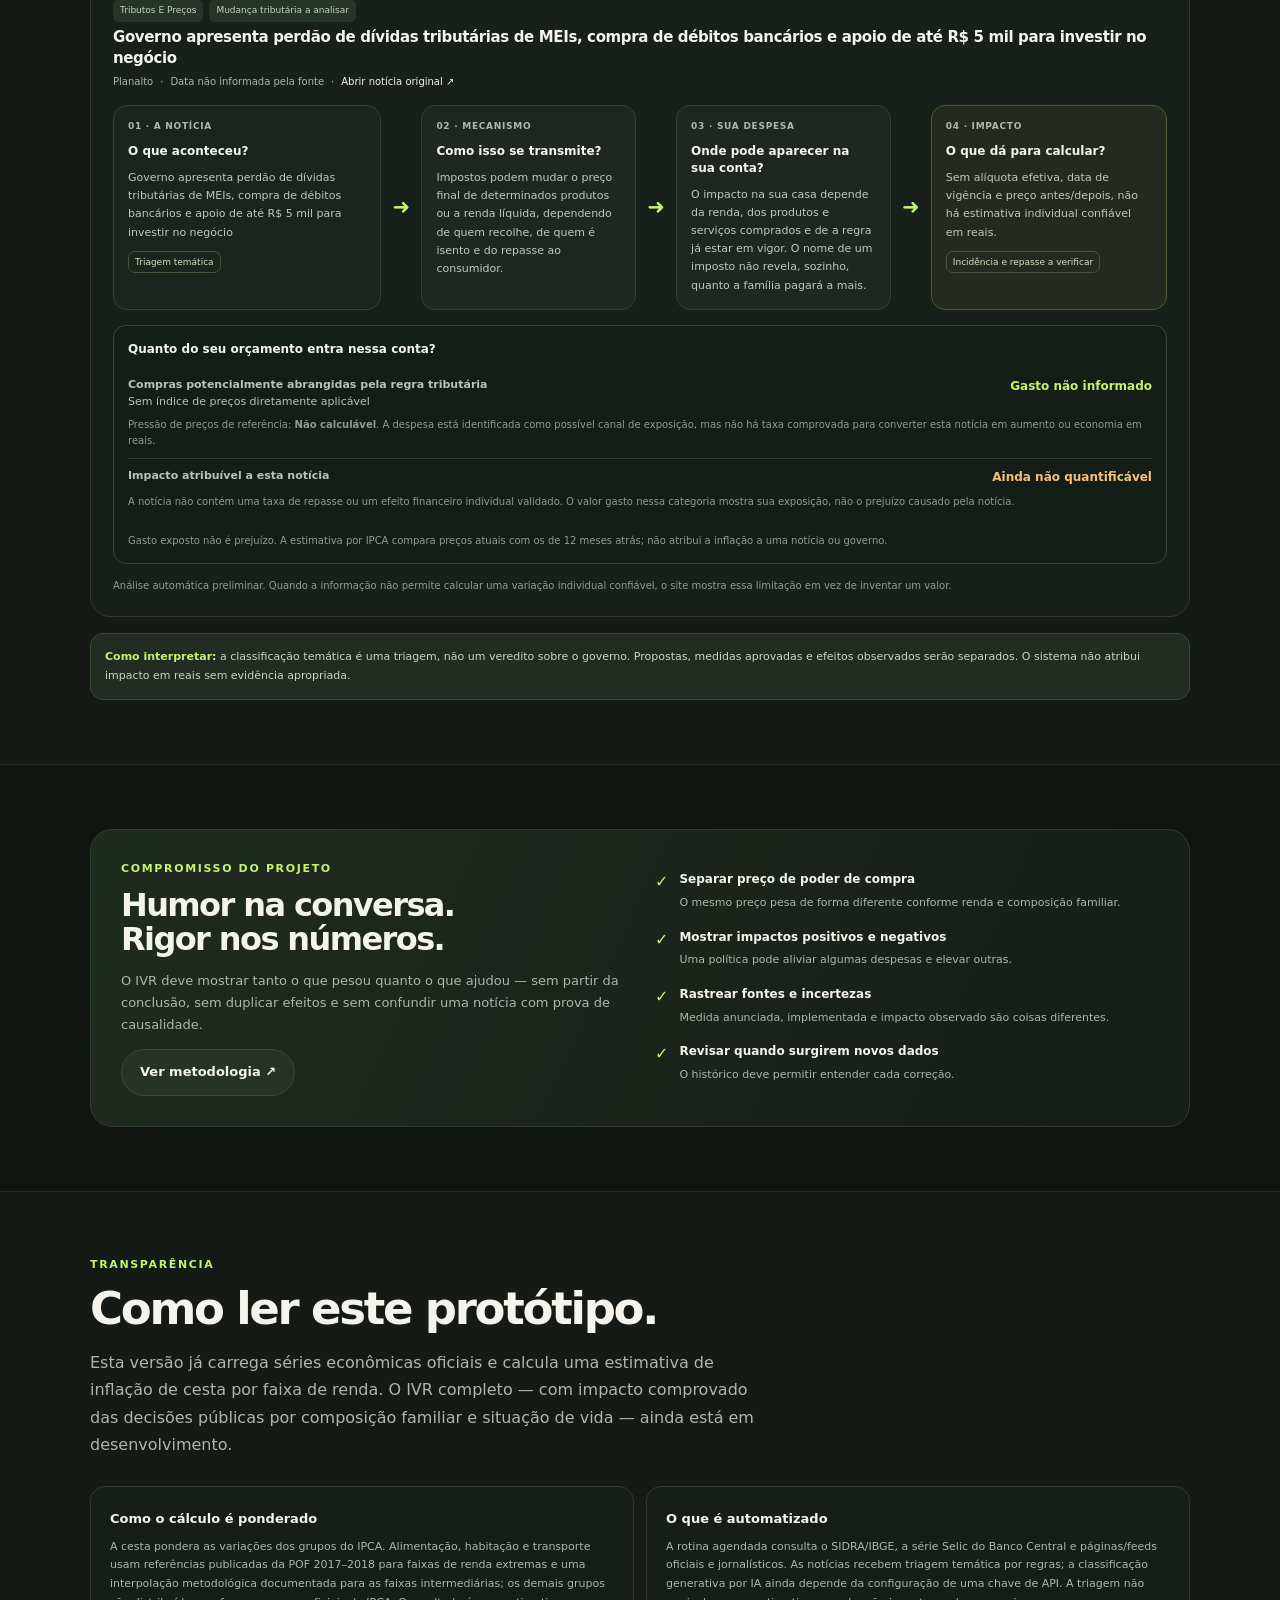
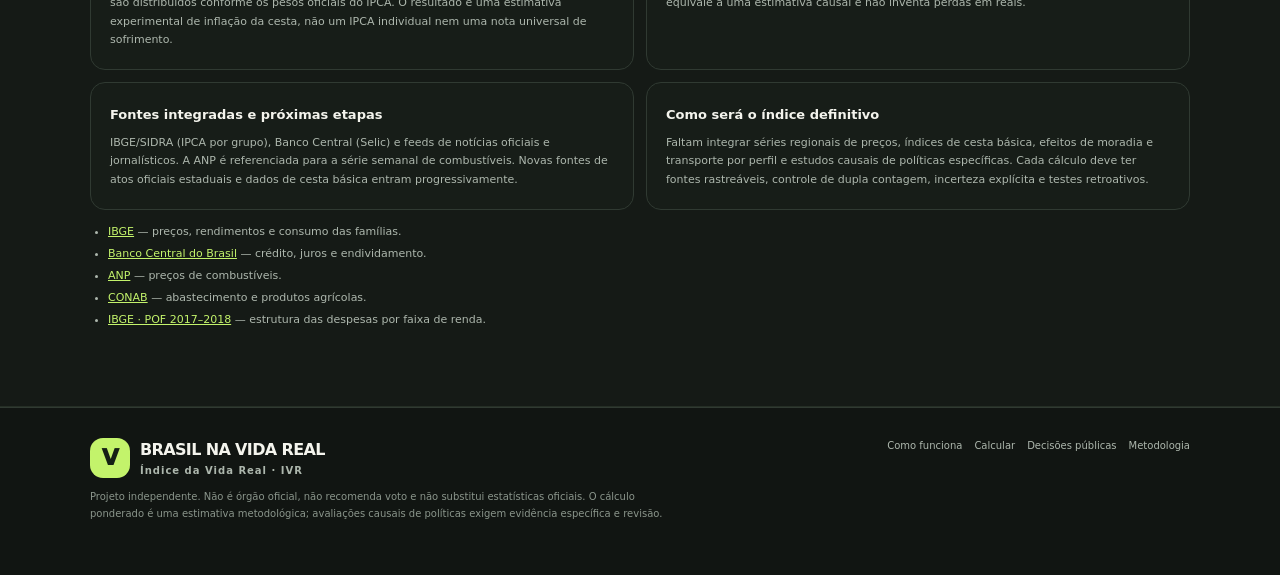
==== commit 91c5301d: "Add household spending map and connect news chains to budget exposure" ====
--- a/brasil-na-vida-real/index.html
+++ b/brasil-na-vida-real/index.html
@@ -89,6 +89,47 @@
  .chain-arrow:before{content:"↓";font-size:19px}
 }
 
+
+/* Orçamento pessoal: transforma perfil genérico em gastos mensais declarados */
+.budget-card{margin:22px 0;padding:20px;background:#141b16;border:1px solid #3a4938;border-radius:18px}
+.budget-heading{display:flex;align-items:flex-start;justify-content:space-between;gap:16px;margin-bottom:7px}
+.budget-heading h4{font-size:17px;margin:0;letter-spacing:-.03em}
+.budget-total{font-size:11px;color:var(--lime);font-weight:850;white-space:nowrap}
+.budget-copy{font-size:11px;color:var(--muted);line-height:1.65;margin:0 0 16px;max-width:780px}
+.budget-grid{display:grid;grid-template-columns:repeat(3,minmax(0,1fr));gap:12px}
+.budget-field{min-width:0}
+.budget-field label{display:block;color:#dce2d9;font-weight:700;font-size:11px;line-height:1.45;min-height:31px;margin-bottom:6px}
+.budget-inputwrap{position:relative}
+.budget-inputwrap span{position:absolute;left:10px;top:50%;transform:translateY(-50%);color:#879487;font-size:11px;pointer-events:none}
+.budget-field input,.budget-field select{width:100%;min-width:0;background:#0e130f;color:var(--text);border:1px solid #3b483c;border-radius:9px;min-height:42px;padding:10px;font:inherit;font-size:12px}
+.budget-field input[type=number]{padding-left:31px}
+.budget-subtitle{grid-column:1/-1;font-size:10px;font-weight:900;letter-spacing:.11em;text-transform:uppercase;color:var(--lime);padding-top:9px;border-top:1px solid #303a32;margin-top:3px}
+.budget-foot{font-size:10px;color:#94a091;line-height:1.6;margin:13px 0 0}
+.budget-summary{margin:22px 0;border:1px solid #3b4938;background:#182019;border-radius:16px;padding:18px}
+.budget-summary h4{font-size:14px;margin:0 0 5px}
+.budget-summary>p{font-size:11px;color:var(--muted);line-height:1.65;margin:0 0 14px}
+.budget-result-grid{display:grid;grid-template-columns:repeat(3,minmax(0,1fr));gap:9px}
+.budget-result{border:1px solid #303d31;background:#222b23;border-radius:11px;padding:12px;min-width:0}
+.budget-result span{font-size:10px;color:var(--muted);display:block;line-height:1.5}
+.budget-result strong{font-size:16px;display:block;margin-top:5px;overflow-wrap:anywhere}
+.budget-result small{font-size:9px;color:#909d91;display:block;margin-top:4px;line-height:1.45}
+.expense-line{display:flex;justify-content:space-between;gap:12px;align-items:center;border-top:1px solid #303a32;padding:9px 0;font-size:11px}
+.expense-line span{color:#bec8bc}
+.expense-line strong{white-space:nowrap}
+.news-money-panel{margin-top:15px;padding:14px;background:#151d17;border:1px solid #384537;border-radius:13px}
+.news-money-panel h4{font-size:12px;margin:0 0 10px}
+.news-money-row{display:grid;grid-template-columns:1fr auto;gap:7px 12px;align-items:start;padding:9px 0;border-top:1px solid #303a32}
+.news-money-row:first-of-type{border-top:0}
+.news-money-row span{font-size:11px;color:#b9c4b8;line-height:1.5}
+.news-money-row strong{font-size:12px;color:var(--lime);text-align:right}
+.news-money-row small{grid-column:1/-1;font-size:10px;color:#8f9c90;line-height:1.6}
+.news-money-row .unknown{color:#f4c17b}
+@media(max-width:850px){.budget-grid{grid-template-columns:repeat(2,minmax(0,1fr))}.budget-result-grid{grid-template-columns:repeat(2,minmax(0,1fr))}}
+@media(max-width:520px){.budget-card{padding:15px}.budget-grid{grid-template-columns:minmax(0,1fr)}.budget-result-grid{grid-template-columns:repeat(2,minmax(0,1fr))}.budget-heading{display:block}.budget-total{margin-top:6px;display:block}}
+
+
+@media(min-width:1051px){.layout{grid-template-columns:minmax(0,1fr)}.formcard,.resultcard{width:100%}.budget-grid{grid-template-columns:repeat(4,minmax(0,1fr))}.scorehead{grid-template-columns:140px minmax(0,1fr)}}
+
 </style></head>
 <body>
 <header class="wrap nav"><a class="brand" href="#top"><span class="mark">V</span><span>BRASIL NA VIDA REAL<small>Índice da Vida Real · IVR</small></span></a><nav class="navlinks"><a href="#dados">Dados oficiais</a><a href="#radar">Notícias</a><a href="#metodo">Metodologia</a><a class="btn" href="#calcular">Calcular meu IVR ↗</a></nav></header>
@@ -112,12 +153,38 @@
 <section class="section" id="calcular"><div class="wrap"><div class="heading"><div class="eyebrow">Sua realidade importa</div><h2>Vamos olhar para<br>o seu dia a dia.</h2><p>Escolha seu perfil e sua faixa de renda. O cálculo usa a variação observada dos grupos do IPCA e ponderações experimentais baseadas na POF. Nesta primeira versão, a faixa de renda altera a cesta; composição familiar, moradia, transporte, dívidas e estado ainda não alteram o cálculo porque faltam séries comparáveis validadas para cada combinação.</p></div><div class="layout"><form class="formcard" id="form"><div class="step">01 / SEU PERFIL</div><h3>Como é sua vida hoje?</h3><p class="intro">Não precisamos saber quem você é. Só como é seu orçamento, aproximadamente.</p>
 <div class="field"><label for="profile">Qual perfil mais se aproxima de você?</label><select id="profile"><option value="family">Família com filhos</option><option value="alone">Pessoa que mora sozinha</option><option value="single">Mãe ou pai que cria filho(s) sozinho(a)</option><option value="separated">Pessoa separada que paga pensão</option><option value="young">Jovem / estudante</option><option value="unemployed">Desempregado(a)</option><option value="informal">Autônomo(a) ou trabalhador(a) informal</option><option value="benefit">Pessoa que recebe benefício assistencial</option><option value="retired">Aposentado(a) ou pensionista</option><option value="worker">Trabalhador(a) com renda regular</option></select></div>
 <div class="two"><div class="field"><label for="adults">Adultos no domicílio</label><select id="adults"><option value="1">1 adulto</option><option value="2" selected>2 adultos</option><option value="3">3 adultos</option><option value="4">4 ou mais</option></select></div><div class="field"><label for="children">Crianças / dependentes</label><select id="children"><option value="0">Nenhum</option><option value="1">1 dependente</option><option value="2" selected>2 dependentes</option><option value="3">3 dependentes</option><option value="4">4 ou mais</option></select></div></div>
-<div class="field"><label for="income">Renda líquida total da casa por mês</label><select id="income"><option value="1500">Até R$ 1.500</option><option value="2250" selected>R$ 1.501 a R$ 3.000</option><option value="4000">R$ 3.001 a R$ 5.000</option><option value="6500">R$ 5.001 a R$ 8.000</option><option value="11000">Acima de R$ 8.000</option><option value="0">Prefiro não informar</option></select><div class="hint">Os pesos de consumo são aproximados por faixa de renda com base na POF 2017–2018. “Prefiro não informar” usa a distribuição média.</div></div>
+<div class="field"><label for="income">Faixa de renda líquida da casa por mês</label><select id="income"><option value="1500">Até R$ 1.500</option><option value="2250" selected>R$ 1.501 a R$ 3.000</option><option value="4000">R$ 3.001 a R$ 5.000</option><option value="6500">R$ 5.001 a R$ 8.000</option><option value="11000">Acima de R$ 8.000</option><option value="0">Prefiro não informar</option></select><div class="hint">Usada para escolher a cesta de consumo de referência. Informe o valor exato abaixo se quiser melhorar o cálculo da parcela da renda.</div></div>
+<div class="field"><label for="exactIncome">Renda líquida mensal exata (opcional)</label><div class="budget-inputwrap"><span>R$</span><input id="exactIncome" type="number" min="0" step="50" inputmode="decimal" placeholder="Ex.: 4800"></div><div class="hint">Some salários líquidos, renda informal, pensão recebida e benefícios que entram efetivamente na casa. Não precisa informar se preferir usar apenas a faixa.</div></div>
+
+<div class="budget-card" id="budget-card">
+ <div class="budget-heading"><h4>Para onde vai o dinheiro da sua casa?</h4><span class="budget-total" id="budget-live-total">R$ 0 informados / mês</span></div>
+ <p class="budget-copy">Preencha valores aproximados do que vocês realmente desembolsam em um mês normal. Não precisa acertar centavos nem preencher tudo. Esses valores ficam no navegador e permitem estimar a despesa exposta a cada notícia — sem presumir que a notícia causou todo esse gasto.</p>
+ <div class="budget-grid">
+  <div class="budget-subtitle">Compras e deslocamento</div>
+  <div class="budget-field"><label for="spendFood">Supermercado, feira e alimentação</label><div class="budget-inputwrap"><span>R$</span><input id="spendFood" type="number" min="0" step="10" inputmode="decimal" placeholder="Ex.: 1200"></div></div>
+  <div class="budget-field"><label for="spendFuel">Combustível (gasolina, etanol ou diesel)</label><div class="budget-inputwrap"><span>R$</span><input id="spendFuel" type="number" min="0" step="10" inputmode="decimal" placeholder="Ex.: 450"></div></div>
+  <div class="budget-field"><label for="spendTransit">Ônibus, trem, metrô e aplicativos</label><div class="budget-inputwrap"><span>R$</span><input id="spendTransit" type="number" min="0" step="10" inputmode="decimal" placeholder="Ex.: 220"></div></div>
+  <div class="budget-subtitle">Moradia e contas fixas</div>
+  <div class="budget-field"><label for="spendHousing">Aluguel ou financiamento da moradia</label><div class="budget-inputwrap"><span>R$</span><input id="spendHousing" type="number" min="0" step="10" inputmode="decimal" placeholder="Ex.: 1800"></div></div>
+  <div class="budget-field"><label for="spendUtilities">Luz, água, gás e condomínio</label><div class="budget-inputwrap"><span>R$</span><input id="spendUtilities" type="number" min="0" step="10" inputmode="decimal" placeholder="Ex.: 380"></div></div>
+  <div class="budget-field"><label for="spendCommunication">Internet e telefone</label><div class="budget-inputwrap"><span>R$</span><input id="spendCommunication" type="number" min="0" step="10" inputmode="decimal" placeholder="Ex.: 140"></div></div>
+  <div class="budget-subtitle">Família, saúde e compromissos</div>
+  <div class="budget-field"><label for="spendHealth">Plano de saúde, consultas e remédios</label><div class="budget-inputwrap"><span>R$</span><input id="spendHealth" type="number" min="0" step="10" inputmode="decimal" placeholder="Ex.: 250"></div></div>
+  <div class="budget-field"><label for="spendEducation">Escola, creche, material e cursos</label><div class="budget-inputwrap"><span>R$</span><input id="spendEducation" type="number" min="0" step="10" inputmode="decimal" placeholder="Ex.: 300"></div></div>
+  <div class="budget-field"><label for="spendDebt">Parcelas, empréstimos e cartão</label><div class="budget-inputwrap"><span>R$</span><input id="spendDebt" type="number" min="0" step="10" inputmode="decimal" placeholder="Ex.: 500"></div></div>
+  <div class="budget-field"><label for="spendSupport">Pensão alimentícia paga</label><div class="budget-inputwrap"><span>R$</span><input id="spendSupport" type="number" min="0" step="10" inputmode="decimal" placeholder="Ex.: 600"></div></div>
+  <div class="budget-field"><label for="spendOther">Outras despesas regulares</label><div class="budget-inputwrap"><span>R$</span><input id="spendOther" type="number" min="0" step="10" inputmode="decimal" placeholder="Ex.: 250"></div></div>
+  <div class="budget-subtitle">Detalhe extra (opcional)</div>
+  <div class="budget-field"><label for="fuelType">Combustível do veículo principal</label><select id="fuelType"><option value="none">Não uso carro/moto</option><option value="gasoline" selected>Gasolina</option><option value="ethanol">Etanol</option><option value="diesel">Diesel</option><option value="mixed">Flex / alterno combustíveis</option></select></div>
+  <div class="budget-field"><label for="dieselLiters">Litros de diesel por mês (se aplicável)</label><div class="budget-inputwrap"><span>L</span><input id="dieselLiters" type="number" min="0" step="1" inputmode="decimal" placeholder="Ex.: 80"></div></div>
+ </div>
+ <p class="budget-foot">O total informado é a soma apenas dos campos preenchidos. Se deixar categorias vazias, o site não as tratará como gasto zero ao explicar a completude do orçamento. Não solicitamos CPF, banco ou comprovantes.</p>
+</div>
 <div class="field"><label for="housing">Como é sua moradia?</label><select id="housing"><option value="rent">Aluguel</option><option value="mortgage">Financiamento / prestação</option><option value="owned">Casa própria quitada</option><option value="family">Moro com familiares / não pago moradia</option></select></div>
 <div class="field"><label for="transport">Como você se locomove principalmente?</label><select id="transport"><option value="car">Carro ou moto</option><option value="mixed" selected>Uso carro e transporte público</option><option value="public">Ônibus / metrô / trem</option><option value="active">A pé / bicicleta / fico em casa</option></select></div>
 <div class="field"><label for="debts">Como estão as dívidas e parcelas?</label><select id="debts"><option value="0">Não tenho dívidas relevantes</option><option value="0.08">Existem, mas consigo pagar</option><option value="0.16" selected>Pesam no orçamento</option><option value="0.28">Comprometem muito a renda</option></select></div>
-<div class="field"><label for="region">Onde você mora?</label><select id="region"><option>São Paulo</option><option>Minas Gerais</option><option>Rio de Janeiro</option><option>Bahia</option><option>Paraná</option><option>Rio Grande do Sul</option><option>Santa Catarina</option><option>Distrito Federal</option><option>Outro estado</option></select></div><div class="actionsform"><button class="btn" type="submit">Calcular minha estimativa →</button><button class="btn dark" type="reset">Limpar</button></div><p class="hint">Transparência: nesta versão, as escolhas de moradia, transporte, dívidas, dependentes e estado ainda não alteram o número. O cálculo publicado é uma estimativa de variação da cesta ponderada por faixa de renda; esses fatores só serão incorporados após integração de séries específicas e validação estatística.</p></form>
-<section class="resultcard" aria-live="polite" aria-label="Resultado do índice"><div class="empty" id="empty"><div class="emptyicon">◎</div><span class="pill">SEU RESULTADO APARECE AQUI</span><h3>Seu bolso, sua realidade.</h3><p>Responda às perguntas para ver como a variação dos preços pode diferir conforme a faixa de renda escolhida.</p></div><div class="result" id="result" hidden><div class="step">02 / RESULTADO DEMONSTRATIVO</div><div class="scorehead"><div class="ring" id="ring"><div class="ringinner"><strong id="score">—</strong><small>alta em 12 meses</small></div></div><div><span class="pill" id="status">SIMULAÇÃO</span><h3 id="headline">Pressão no orçamento</h3><p id="summary"></p></div></div><div class="statgrid"><div class="stat"><span>Cesta ponderada · 12 meses</span><strong id="costs">—</strong></div><div class="stat"><span>IPCA geral · 12 meses</span><strong id="inc">—</strong></div><div class="stat"><span>Poder de compra se a renda ficasse igual</span><strong id="purchasing">—</strong></div><div class="stat"><span>Diferença vs. IPCA geral</span><strong id="ratio">—</strong></div><div class="stat"><span>Alimentação · 12 meses</span><strong id="food">—</strong></div></div><div class="eyebrow" style="margin-top:24px">Variação dos preços por grupo</div><div class="bars" id="bars"></div><div class="explain" id="explain"></div><div class="result-actions"><button class="btn" id="share" type="button">Compartilhar resultado ↗</button><button class="btn dark" id="copy" type="button">Copiar resumo</button></div><p class="hint">Cesta estimada com dados publicados do IPCA e ponderações experimentais da POF. Não é um índice individual oficial nem prova de que uma política específica causou a variação.</p></div></section></div></div></section>
+<div class="field"><label for="region">Onde você mora?</label><select id="region"><option>São Paulo</option><option>Minas Gerais</option><option>Rio de Janeiro</option><option>Bahia</option><option>Paraná</option><option>Rio Grande do Sul</option><option>Santa Catarina</option><option>Distrito Federal</option><option>Outro estado</option></select></div><div class="actionsform"><button class="btn" type="submit">Calcular minha estimativa →</button><button class="btn dark" type="reset">Limpar</button></div><p class="hint">Transparência: nesta versão, as escolhas de moradia, transporte, dívidas, dependentes e estado ainda não alteram o número. O cálculo da cesta é uma estimativa de variação ponderada por faixa de renda. Os gastos declarados agora personalizam a exposição financeira por notícia; somente medidas com uma taxa de impacto verificável poderão produzir uma estimativa específica em reais.</p></form>
+<section class="resultcard" aria-live="polite" aria-label="Resultado do índice"><div class="empty" id="empty"><div class="emptyicon">◎</div><span class="pill">SEU RESULTADO APARECE AQUI</span><h3>Seu bolso, sua realidade.</h3><p>Responda às perguntas para ver como a variação dos preços pode diferir conforme a faixa de renda escolhida.</p></div><div class="result" id="result" hidden><div class="step">02 / RESULTADO DEMONSTRATIVO</div><div class="scorehead"><div class="ring" id="ring"><div class="ringinner"><strong id="score">—</strong><small>alta em 12 meses</small></div></div><div><span class="pill" id="status">SIMULAÇÃO</span><h3 id="headline">Pressão no orçamento</h3><p id="summary"></p></div></div><div class="statgrid"><div class="stat"><span>Cesta ponderada · 12 meses</span><strong id="costs">—</strong></div><div class="stat"><span>IPCA geral · 12 meses</span><strong id="inc">—</strong></div><div class="stat"><span>Poder de compra se a renda ficasse igual</span><strong id="purchasing">—</strong></div><div class="stat"><span>Diferença vs. IPCA geral</span><strong id="ratio">—</strong></div><div class="stat"><span>Alimentação · 12 meses</span><strong id="food">—</strong></div></div><div class="budget-summary" id="budget-summary"><h4>O orçamento informado</h4><p>Preencha os seus gastos mensais acima. O resultado separa despesas declaradas de estimativas de impacto, para não confundir o que você já paga com o que uma medida pode mudar.</p><div class="budget-result-grid"><div class="budget-result"><span>Despesas informadas</span><strong id="budget-total">—</strong><small id="budget-completeness">Campos preenchidos</small></div><div class="budget-result"><span>Renda líquida usada</span><strong id="budget-income">—</strong><small id="budget-income-source">Faixa aproximada</small></div><div class="budget-result"><span>Saldo após os gastos informados</span><strong id="budget-balance">—</strong><small id="budget-balance-note">Ainda pode haver despesas não preenchidas</small></div></div><div id="budget-breakdown" style="margin-top:12px"></div></div><div class="eyebrow" style="margin-top:24px">Variação dos preços por grupo</div><div class="bars" id="bars"></div><div class="explain" id="explain"></div><div class="result-actions"><button class="btn" id="share" type="button">Compartilhar resultado ↗</button><button class="btn dark" id="copy" type="button">Copiar resumo</button></div><p class="hint">Cesta estimada com dados publicados do IPCA e ponderações experimentais da POF. Não é um índice individual oficial nem prova de que uma política específica causou a variação.</p></div></section></div></div></section>
 
 <section class="section alt" id="radar"><div class="wrap"><div class="heading"><div class="eyebrow">Radar de medidas e notícias</div>
 <h2>O que pode chegar<br>ao seu bolso?</h2><p>Cada notícia vira uma cadeia visual: o que aconteceu, como isso pode se transmitir pela economia, quem pode sentir o efeito e o que já é possível estimar em reais. O site separa efeito direto, efeito indireto e impacto ainda desconhecido.</p></div>
@@ -155,23 +222,78 @@
  else if(anp.period){$('live-integrity').innerHTML='<strong>Combustíveis:</strong> a ANP já está referenciada para a semana '+escapeHTML(anp.period)+', mas o arquivo regional ainda não foi interpretado com segurança para exibir um preço médio. <a target="_blank" rel="noopener" href="'+escapeHTML(anp.file_url||anp.source_url||'https://www.gov.br/anp/pt-br/assuntos/precos-e-defesa-da-concorrencia/precos/levantamento-de-precos-de-combustiveis-ultimas-semanas-pesquisadas')+'">Consultar fonte da ANP ↗</a>';}
  renderNews(d);
 }
+const BUDGET_FIELDS=[
+ {id:'spendFood',label:'Supermercado, feira e alimentação',key:'food'},
+ {id:'spendFuel',label:'Combustível',key:'fuel'},
+ {id:'spendTransit',label:'Transporte público e aplicativos',key:'transit'},
+ {id:'spendHousing',label:'Aluguel / financiamento',key:'housing'},
+ {id:'spendUtilities',label:'Luz, água, gás e condomínio',key:'utilities'},
+ {id:'spendCommunication',label:'Internet e telefone',key:'communication'},
+ {id:'spendHealth',label:'Saúde e medicamentos',key:'health'},
+ {id:'spendEducation',label:'Escola, creche e cursos',key:'education'},
+ {id:'spendDebt',label:'Parcelas, empréstimos e cartão',key:'debt'},
+ {id:'spendSupport',label:'Pensão alimentícia paga',key:'support'},
+ {id:'spendOther',label:'Outras despesas regulares',key:'other'}
+];
+function readBudget(){
+ const expenses={};let total=0,filled=0;
+ BUDGET_FIELDS.forEach(f=>{
+  const input=$(f.id);const raw=input&&input.value!==''?Number(input.value):null;
+  expenses[f.key]=raw!==null&&Number.isFinite(raw)&&raw>=0?raw:null;
+  if(expenses[f.key]!==null){total+=expenses[f.key];filled++;}
+ });
+ const selectedIncome=Number($('income')?.value||0);
+ const exactIncome=Number($('exactIncome')?.value||0);
+ const income=exactIncome>0?exactIncome:(selectedIncome>0?selectedIncome:null);
+ return {expenses,total,filled,categories:BUDGET_FIELDS.length,income,exactIncome:exactIncome>0};
+}
+function currentIPCAGroup(key){
+ const map={food:'food',housing:'housing',utilities:'housing',fuel:'transport',transit:'transport',health:'health',education:'education',communication:'communication'};
+ const groupKey=map[key];if(!groupKey)return null;
+ const found=(indicatorData?.groups||[]).find(g=>g.key===groupKey);
+ if(!found||found.last12===null||found.last12===undefined)return null;
+ return {key:groupKey,name:found.name,rate:Number(found.last12),period:found.period_label||indicatorData?.groups_period_label||indicatorData?.ipca?.period_label};
+}
+function estimatedPricePressure(spend,rate){
+ if(!(spend>0)||!Number.isFinite(rate))return null;
+ // Current expenditure compared with the same basket at prior-year prices.
+ return spend*(rate/(100+rate));
+}
 function profileSummary(){
- const names={
-  family:'Família com filhos',alone:'Pessoa que mora sozinha',single:'Mãe ou pai solo',
-  separated:'Pessoa separada que paga pensão',young:'Jovem / estudante',unemployed:'Pessoa desempregada',
-  informal:'Autônomo(a) / informal',benefit:'Pessoa que recebe benefício assistencial',
-  retired:'Aposentado(a) / pensionista',worker:'Trabalhador(a) com renda regular'
- };
+ const names={family:'Família com filhos',alone:'Pessoa que mora sozinha',single:'Mãe ou pai solo',separated:'Pessoa separada que paga pensão',young:'Jovem / estudante',unemployed:'Pessoa desempregada',informal:'Autônomo(a) / informal',benefit:'Pessoa que recebe benefício assistencial',retired:'Aposentado(a) / pensionista',worker:'Trabalhador(a) com renda regular'};
  const transportNames={car:'usa carro ou moto',mixed:'combina carro e transporte público',public:'usa transporte público',active:'caminha, usa bicicleta ou pouco se desloca'};
  const debtNames={'0':'sem dívidas relevantes','0.08':'com parcelas administráveis','0.16':'com dívidas que pesam no orçamento','0.28':'com renda muito comprometida por dívidas'};
- const profile=$('profile')?.value||'family';
- const region=$('region')?.value||'Brasil';
- const transport=$('transport')?.value||'mixed';
- const debt=$('debts')?.value||'0.16';
- const adults=$('adults')?.value||'1';
- const dependents=$('children')?.value||'0';
- const household='domicílio com '+adults+' adulto(s) e '+dependents+' dependente(s)';
- return (names[profile]||'Perfil selecionado')+' · '+household+' · '+region+' · '+(transportNames[transport]||'locomoção não informada')+' · '+(debtNames[debt]||'situação financeira não informada');
+ const profile=$('profile')?.value||'family',region=$('region')?.value||'Brasil',transport=$('transport')?.value||'mixed',debt=$('debts')?.value||'0.16';
+ const adults=$('adults')?.value||'1',dependents=$('children')?.value||'0',budget=readBudget();
+ const incomeText=budget.income!==null?money(budget.income)+'/mês de renda líquida de referência':'renda não informada';
+ return (names[profile]||'Perfil selecionado')+' · domicílio com '+adults+' adulto(s) e '+dependents+' dependente(s) · '+region+' · '+(transportNames[transport]||'locomoção não informada')+' · '+(debtNames[debt]||'situação financeira não informada')+' · '+incomeText;
+}
+function exposureForNews(n){
+ const title=String(n.title||'').toLowerCase(),summary=String(n.summary||n.description||'').toLowerCase(),topic=String(n.topic||n.topic_label||'').toLowerCase();
+ const b=readBudget(),e=b.expenses;
+ const food=/alimenta[cç][aã]o|alimento|supermercado|safra|arroz|feij[aã]o|carne|leite|abastecimento/.test(title+' '+summary)||topic.includes('alimentação');
+ const transport=/combust[ií]vel|diesel|gasolina|etanol|frete|transporte|subven[cç][aã]o.*diesel/.test(title+' '+summary)||topic.includes('transporte');
+ const housing=/aluguel|habita[cç][aã]o|moradia|condom[ií]nio|conta de luz|energia|g[aá]s de cozinha|saneamento|tarifa de [aá]gua/.test(title+' '+summary)||topic.includes('moradia');
+ const health=/medicamento|rem[eé]dio|sa[uú]de|farm[aá]cia/.test(title+' '+summary);
+ const education=/educa[cç][aã]o|creche|escola|material escolar/.test(title+' '+summary);
+ const communication=/internet|telefonia|comunica[cç][aã]o/.test(title+' '+summary);
+ const credit=/recompra.*t[ií]tulos|t[ií]tulos.*recompra|tesouro anuncia nova recompra|juros|selic|cr[eé]dito|superendividad|financiamento|consignado/.test(title+' '+summary)||topic.includes('juros');
+ const benefit=/assist[eê]ncia social|benef[ií]cios para mei|bolsa fam[ií]lia|bpc|aux[ií]lio|benef[ií]cio|sal[aá]rio m[ií]nimo|libera r\\$/.test(title+' '+summary)||topic.includes('renda e benefícios');
+ const taxes=/imposto|tribut|icms|al[ií]quota|isen[cç][aã]o|reforma tribut/.test(title+' '+summary)||topic.includes('tributos');
+ const groups=[];
+ if(food)groups.push({label:'Alimentação e supermercado',spent:e.food,keys:['food'],ipca:'food'});
+ if(transport)groups.push({label:'Combustível e transporte',spent:(e.fuel||0)+(e.transit||0),keys:['fuel','transit'],ipca:'transport'});
+ if(housing)groups.push({label:'Moradia e contas da casa',spent:(e.housing||0)+(e.utilities||0),keys:['housing','utilities'],ipca:'housing'});
+ if(health)groups.push({label:'Saúde e medicamentos',spent:e.health,keys:['health'],ipca:'health'});
+ if(education)groups.push({label:'Educação e creche',spent:e.education,keys:['education'],ipca:'education'});
+ if(communication)groups.push({label:'Internet e telefone',spent:e.communication,keys:['communication'],ipca:'communication'});
+ if(credit)groups.push({label:'Parcelas e crédito',spent:(e.debt||0)+(e.housing||0),keys:['debt','housing'],ipca:null});
+ if(benefit)groups.push({label:'Renda de benefício',spent:null,keys:[],ipca:null,income:true});
+ if(taxes&&!food&&!transport&&!housing&&!health&&!education&&!communication)groups.push({label:'Compras potencialmente abrangidas pela regra tributária',spent:e.other,keys:['other'],ipca:null});
+ if(groups.length===0)groups.push({label:'Despesas correntes informadas',spent:b.total,keys:BUDGET_FIELDS.filter(f=>e[f.key]!==null).map(f=>f.key),ipca:null});
+ // Avoid treating category amounts as additive when two classifiers point at the same budget.
+ const unique=[];const seen=new Set();groups.forEach(g=>{const id=g.label;if(!seen.has(id)){seen.add(id);unique.push(g);}});
+ return {budget:b,groups:unique,flags:{food,transport,housing,health,education,communication,credit,benefit,taxes}};
 }
 function chainAnalysis(n){
  const title=String(n.title||'').toLowerCase();
@@ -260,7 +382,27 @@
   evidence='Resultado real ainda a observar';
   stage='Possível efeito sobre renda';
  }
- return {mechanism,profileEffect,estimate,evidence,stage};
+ const exposure=exposureForNews(n);
+ let exposureTotal=0,exposureKnown=0;const exposureRows=[];
+ exposure.groups.forEach(g=>{
+  const amounts=g.keys.map(k=>exposure.budget.expenses[k]).filter(v=>v!==null);
+  const spent=g.spent!==null?g.spent:(amounts.length?amounts.reduce((a,v)=>a+v,0):null);
+  if(spent!==null){exposureTotal+=spent;exposureKnown++;}
+  const group=g.ipca?currentIPCAGroup(g.ipca):null;
+  const pricePressure=group&&spent!==null?estimatedPricePressure(spent,group.rate):null;
+  exposureRows.push({...g,spent,group,pricePressure});
+ });
+ let directEstimate=null,directNote='A notícia não contém uma taxa de repasse ou um efeito financeiro individual validado. O valor gasto nessa categoria mostra sua exposição, não o prejuízo causado pela notícia.';
+ if(/subven[cç][aã]o.*diesel|diesel.*subven[cç][aã]o|r\$\s?2,12/.test(title+' '+summary)){
+  const dieselLiters=Number($('dieselLiters')?.value||0),fuelType=$('fuelType')?.value||'gasoline';
+  if(fuelType==='diesel'&&dieselLiters>0){
+   directEstimate=dieselLiters*2.12;
+   directNote='Cenário máximo teórico: litros de diesel declarados × R$ 2,12 citados na notícia, supondo repasse integral da subvenção ao consumidor. Não é economia comprovada nem preço observado.';
+  }else{
+   directNote='O valor da subvenção ao diesel não pode ser aplicado diretamente ao seu gasto com gasolina/etanol ou ônibus. Para uma estimativa individual, seria necessário demonstrar o repasse ao frete, tarifas e preços finais.';
+  }
+ }
+ return {mechanism,profileEffect,estimate,evidence,stage,exposureRows,directEstimate,directNote,exposureTotal,exposureKnown};
 }
 function renderNews(d){
  const items=(d.news||[]).filter(n=>{
@@ -272,15 +414,27 @@
  $('news-updated').textContent=d.news_checked_at?'Última coleta: '+new Date(d.news_checked_at).toLocaleString('pt-BR'):'Aguardando coleta';
  const context=profileSummary();
  const contextEl=$('news-profile-context');
- if(contextEl)contextEl.innerHTML='<strong>Perfil usado para interpretar os efeitos:</strong> '+escapeHTML(context)+'. Altere o perfil, o transporte ou a situação das dívidas no questionário para atualizar esta leitura.';
+ if(contextEl)contextEl.innerHTML='<strong>Seu perfil:</strong> '+escapeHTML(context)+'. Os valores de gastos informados abaixo são usados para mostrar a exposição financeira por categoria.';
  $('news-grid').innerHTML=items.length?items.map(n=>{
   const a=chainAnalysis(n);
-  const title=escapeHTML(n.title||'Notícia econômica');
-  const url=escapeHTML(n.url||'#');
+  const title=escapeHTML(n.title||'Notícia econômica'),url=escapeHTML(n.url||'#');
   const summary=escapeHTML(n.summary||n.description||'A matéria foi selecionada para análise por poder ter relação com custo de vida, renda ou serviços.');
-  const source=escapeHTML(n.source||'Fonte consultada');
-  const published=escapeHTML(n.published||'Data não informada pela fonte');
-  const topic=escapeHTML(n.topic_label||n.topic||'Economia');
+  const source=escapeHTML(n.source||'Fonte consultada'),published=escapeHTML(n.published||'Data não informada pela fonte'),topic=escapeHTML(n.topic_label||n.topic||'Economia');
+  const moneyRows=a.exposureRows.map(row=>{
+   const spend=row.spent!==null&&row.spent!==undefined?money(row.spent)+'/mês':'Gasto não informado';
+   const rate=row.group?('IPCA '+escapeHTML(row.group.name)+' em 12 meses: '+pct(row.group.rate)):'Sem índice de preços diretamente aplicável';
+   const pressure=row.pricePressure!==null?money(row.pricePressure)+'/mês':'Não calculável';
+   const pressureNote=row.pricePressure!==null
+    ?'Estimativa de quanto do gasto mensal atual corresponde à diferença para comprar uma cesta equivalente a preços de 12 meses atrás. É uma referência de inflação do grupo, não o efeito desta notícia.'
+    :'A despesa está identificada como possível canal de exposição, mas não há taxa comprovada para converter esta notícia em aumento ou economia em reais.';
+   return '<div class="news-money-row"><span><b>'+escapeHTML(row.label)+'</b><br>'+rate+'</span><strong>'+spend+'</strong><small>Pressão de preços de referência: <b>'+pressure+'</b>. '+pressureNote+'</small></div>';
+  }).join('');
+  const direct=a.directEstimate!==null
+   ?'<div class="news-money-row"><span><b>Cenário específico da medida</b></span><strong>'+money(a.directEstimate)+'/mês</strong><small>'+escapeHTML(a.directNote)+'</small></div>'
+   :'<div class="news-money-row"><span><b>Impacto atribuível a esta notícia</b></span><strong class="unknown">Ainda não quantificável</strong><small>'+escapeHTML(a.directNote)+'</small></div>';
+  const budgetPanel='<div class="news-money-panel"><h4>Quanto do seu orçamento entra nessa conta?</h4>'+
+   (moneyRows||'<div class="news-money-row"><span>Nenhuma categoria específica identificada</span><strong class="unknown">Aguardando detalhamento</strong><small>Preencha os gastos mensais no questionário para relacionar a notícia a uma despesa real da sua casa.</small></div>')+direct+
+   '<div class="news-bottom-note">Gasto exposto não é prejuízo. A estimativa por IPCA compara preços atuais com os de 12 meses atrás; não atribui a inflação a uma notícia ou governo.</div></div>';
   return '<article class="news-card">'+
    '<div class="news-top"><div><div class="news-tags"><span>'+topic+'</span><span>'+escapeHTML(a.stage)+'</span></div><h3 class="news-title"><a href="'+url+'" target="_blank" rel="noopener">'+title+'</a></h3><div class="news-metadata"><span>'+source+'</span><span>·</span><span>'+published+'</span><span>·</span><a href="'+url+'" target="_blank" rel="noopener">Abrir notícia original ↗</a></div></div></div>'+
    '<div class="chain-flow">'+
@@ -288,11 +442,11 @@
     '<div class="chain-arrow" aria-hidden="true"></div>'+
     '<div class="chain-box"><div class="chain-kicker">02 · MECANISMO</div><h4>Como isso se transmite?</h4><p>'+escapeHTML(a.mechanism)+'</p></div>'+
     '<div class="chain-arrow" aria-hidden="true"></div>'+
-    '<div class="chain-box"><div class="chain-kicker">03 · SEU PERFIL</div><h4>Como pode afetar você?</h4><p>'+escapeHTML(a.profileEffect)+'</p><span class="evidence-tag">'+escapeHTML(context)+'</span></div>'+
+    '<div class="chain-box"><div class="chain-kicker">03 · SUA DESPESA</div><h4>Onde pode aparecer na sua conta?</h4><p>'+escapeHTML(a.profileEffect)+'</p></div>'+
     '<div class="chain-arrow" aria-hidden="true"></div>'+
-    '<div class="chain-box"><div class="chain-kicker">04 · EM REAIS</div><h4>Quanto pode pesar ou aliviar?</h4><p>'+escapeHTML(a.estimate)+'</p><span class="evidence-tag">'+escapeHTML(a.evidence)+'</span></div>'+
-   '</div>'+
-   '<div class="news-bottom-note">Análise automatizada preliminar. O encadeamento explica um mecanismo possível, não prova causalidade. Quando não há dados para calcular um valor individual, isso é informado explicitamente.</div>'+
+    '<div class="chain-box"><div class="chain-kicker">04 · IMPACTO</div><h4>O que dá para calcular?</h4><p>'+escapeHTML(a.estimate)+'</p><span class="evidence-tag">'+escapeHTML(a.evidence)+'</span></div>'+
+   '</div>'+budgetPanel+
+   '<div class="news-bottom-note">Análise automática preliminar. Quando a informação não permite calcular uma variação individual confiável, o site mostra essa limitação em vez de inventar um valor.</div>'+
   '</article>';
  }).join(''):'<div class="news-empty">Nenhuma notícia com possível relação direta com preços, renda, crédito ou serviços foi identificada nesta coleta. Isso não significa que não existam mudanças relevantes; a lista depende das fontes disponíveis e dos filtros editoriais.</div>';
 }
@@ -308,6 +462,11 @@
 }
 $('profile').addEventListener('change',()=>{const a=profileDefaults[$('profile').value];$('adults').value=a[0];$('children').value=a[1];$('income').value=a[2];if(indicatorData)renderNews(indicatorData);});
 ['transport','debts','region','adults','children'].forEach(id=>$(id).addEventListener('change',()=>{if(indicatorData)renderNews(indicatorData);}));
+['transport','debts','region','adults','children','exactIncome','fuelType','dieselLiters',...BUDGET_FIELDS.map(f=>f.id)].forEach(id=>{
+ const el=$(id);if(!el)return;
+ const event=(el.type==='number')?'input':'change';
+ el.addEventListener(event,()=>{updateBudgetLive();if(indicatorData)renderNews(indicatorData);});
+});
 function getBasketKey(income){
  if(income===0)return 'average';
  if(income<=1908)return 'low';
@@ -318,11 +477,34 @@
  if(income<=23850)return 'upper';
  return 'very_high';
 }
+function updateBudgetLive(){
+ const b=readBudget();
+ const fmt=money(b.total);
+ $('budget-live-total').textContent=fmt+' informados / mês';
+ const incomeText=b.income===null?'renda não informada':money(b.income)+'/mês';
+ const remainder=b.income!==null?b.income-b.total:null;
+ $('budget-live-total').title=incomeText+(remainder===null?'':' · saldo após gastos preenchidos: '+money(remainder));
+}
+function updateBudgetSummary(){
+ const b=readBudget();
+ $('budget-total').textContent=money(b.total);
+ $('budget-completeness').textContent=b.filled+' de '+b.categories+' categorias informadas';
+ $('budget-income').textContent=b.income===null?'Não informada':money(b.income);
+ $('budget-income-source').textContent=b.exactIncome?'Valor exato informado':'Valor representativo da faixa selecionada';
+ const remainder=b.income===null?null:b.income-b.total;
+ $('budget-balance').textContent=remainder===null?'—':money(remainder);
+ $('budget-balance').className=remainder!==null&&remainder<0?'is-negative':'';
+ $('budget-balance-note').textContent=b.filled===b.categories?'Saldo após todas as categorias preenchidas':(b.filled===0?'Informe gastos para estimar o saldo':'Saldo parcial; há despesas não preenchidas');
+ $('budget-breakdown').innerHTML=BUDGET_FIELDS.filter(f=>b.expenses[f.key]!==null).map(f=>'<div class="expense-line"><span>'+escapeHTML(f.label)+'</span><strong>'+money(b.expenses[f.key])+'</strong></div>').join('')||'<p class="hint">Nenhum gasto mensal informado ainda. Preencha os campos acima para personalizar as cadeias de impacto das notícias.</p>';
+ updateBudgetLive();
+}
 function renderResult(e){
  e.preventDefault();
  if(!indicatorData){showToast('Os dados ainda estão carregando.');return;}
  const groups=indicatorData.groups||[];
- const income=+$('income').value;
+ const selectedIncome=+$('income').value;
+ const budget=readBudget();
+ const income=budget.exactIncome?budget.income:selectedIncome;
  const key=getBasketKey(income);
  const basket=(indicatorData.profile_baskets||{})[key];
  if(!basket||basket.monthly==null||basket.last12==null){
@@ -347,17 +529,19 @@
  $('food').textContent=food?.last12==null?'—':pct(food.last12);
  const sorted=groups.filter(g=>g.last12!=null).sort((a,b)=>Math.abs(b.contribution_12m||0)-Math.abs(a.contribution_12m||0));
  $('bars').innerHTML=sorted.map(g=>'<div class="barline"><div class="barlabel"><span>'+escapeHTML(g.name)+' · peso '+Number(basket.weights?.[g.key]||0).toLocaleString('pt-BR',{maximumFractionDigits:1})+'%</span><b class="'+(g.last12<0?'is-positive':'')+'">'+pct(g.last12)+'</b></div><div class="track"><div class="fill" style="width:'+Math.min(100,Math.max(2,Math.abs(g.last12)/20*100))+'%"></div></div></div>').join('');
- $('explain').innerHTML='<strong>Como ler:</strong><br>Esta é a variação estimada de uma cesta ponderada, não o gasto exato da sua casa. Se a renda nominal tivesse ficado igual durante 12 meses, a alta da cesta implicaria que ela compraria aproximadamente '+pct(purchasingLoss)+' menos dessa cesta hoje. Se o seu salário aumentou, o efeito pessoal pode ser diferente. Os pesos principais vêm da POF 2017–2018; os outros grupos usam pesos do IPCA. A cesta não prova que uma decisão de governo causou os preços.';
- lastResult={annual,monthly,national,diff,key,profile:$('profile').selectedOptions[0].text,income:income===0?'não informado':money(income),region:$('region').value,period:basket.period_label||indicatorData.groups_period_label};
+ $('explain').innerHTML='<strong>Como ler:</strong><br>Esta é a variação estimada de uma cesta ponderada, não o gasto exato da sua casa. Se a renda nominal tivesse ficado igual durante 12 meses, a alta da cesta implicaria que ela compraria aproximadamente '+pct(purchasingLoss)+' menos dessa cesta hoje. Se o seu salário aumentou, o efeito pessoal pode ser diferente. Os pesos principais vêm da POF 2017–2018; os outros grupos usam pesos do IPCA. A cesta não prova que uma decisão de governo causou os preços. Os valores de orçamento informados pelo usuário só são usados localmente no navegador para exibir despesas expostas; categorias vazias não são tratadas como comprovação de gasto zero.';
+ updateBudgetSummary();
+ lastResult={annual,monthly,national,diff,key,profile:$('profile').selectedOptions[0].text,income:income===0?'não informado':money(income),region:$('region').value,period:basket.period_label||indicatorData.groups_period_label,budget:readBudget()};
  $('result').scrollIntoView({behavior:'smooth',block:'start'});
 }
 $('form').addEventListener('submit',renderResult);
-$('form').addEventListener('reset',()=>setTimeout(()=>{ $('empty').hidden=false;$('result').hidden=true;lastResult=null;},0));
+$('form').addEventListener('reset',()=>setTimeout(()=>{ $('empty').hidden=false;$('result').hidden=true;lastResult=null;updateBudgetSummary();if(indicatorData)renderNews(indicatorData);},0));
 function shareText(){
  if(!lastResult)return 'Brasil na Vida Real — consulte os dados e calcule a sua cesta ponderada.';
  return 'Brasil na Vida Real — Índice da Vida Real (estimativa de cesta ponderada)\\nPerfil: '+lastResult.profile+'\\nVariação estimada da cesta em 12 meses: '+pct(lastResult.annual)+'\\nPoder de compra se a renda nominal ficasse igual: '+pct(100*(1-1/(1+lastResult.annual/100)))+' menos dessa cesta\\nIPCA nacional em 12 meses: '+(lastResult.national==null?'—':pct(lastResult.national))+'\\nDiferença em relação ao IPCA geral: '+(lastResult.diff==null?'—':(lastResult.diff>0?'+':'')+lastResult.diff.toLocaleString('pt-BR',{minimumFractionDigits:2,maximumFractionDigits:2})+' p.p.')+'\\nCompetência: '+(lastResult.period||'não informada')+'\\n\\nEstimativa ponderada com pesos da POF 2017–2018. Não representa gasto individual comprovado nem atribui causalidade a decisões públicas.';
 }
 $('copy').addEventListener('click',async()=>{try{await navigator.clipboard.writeText(shareText());showToast('Resumo copiado!')}catch(e){showToast('Não foi possível copiar neste navegador.')}});
 $('share').addEventListener('click',async()=>{const d={title:'Meu resultado — Brasil na Vida Real',text:shareText(),url:location.href.split('#')[0]+'#calcular'};try{if(navigator.share)await navigator.share(d);else{await navigator.clipboard.writeText(d.text+'\\n'+d.url);showToast('Resumo e link copiados!')}}catch(e){}});
+updateBudgetSummary();
 loadOfficialData();
 </script></body></html>
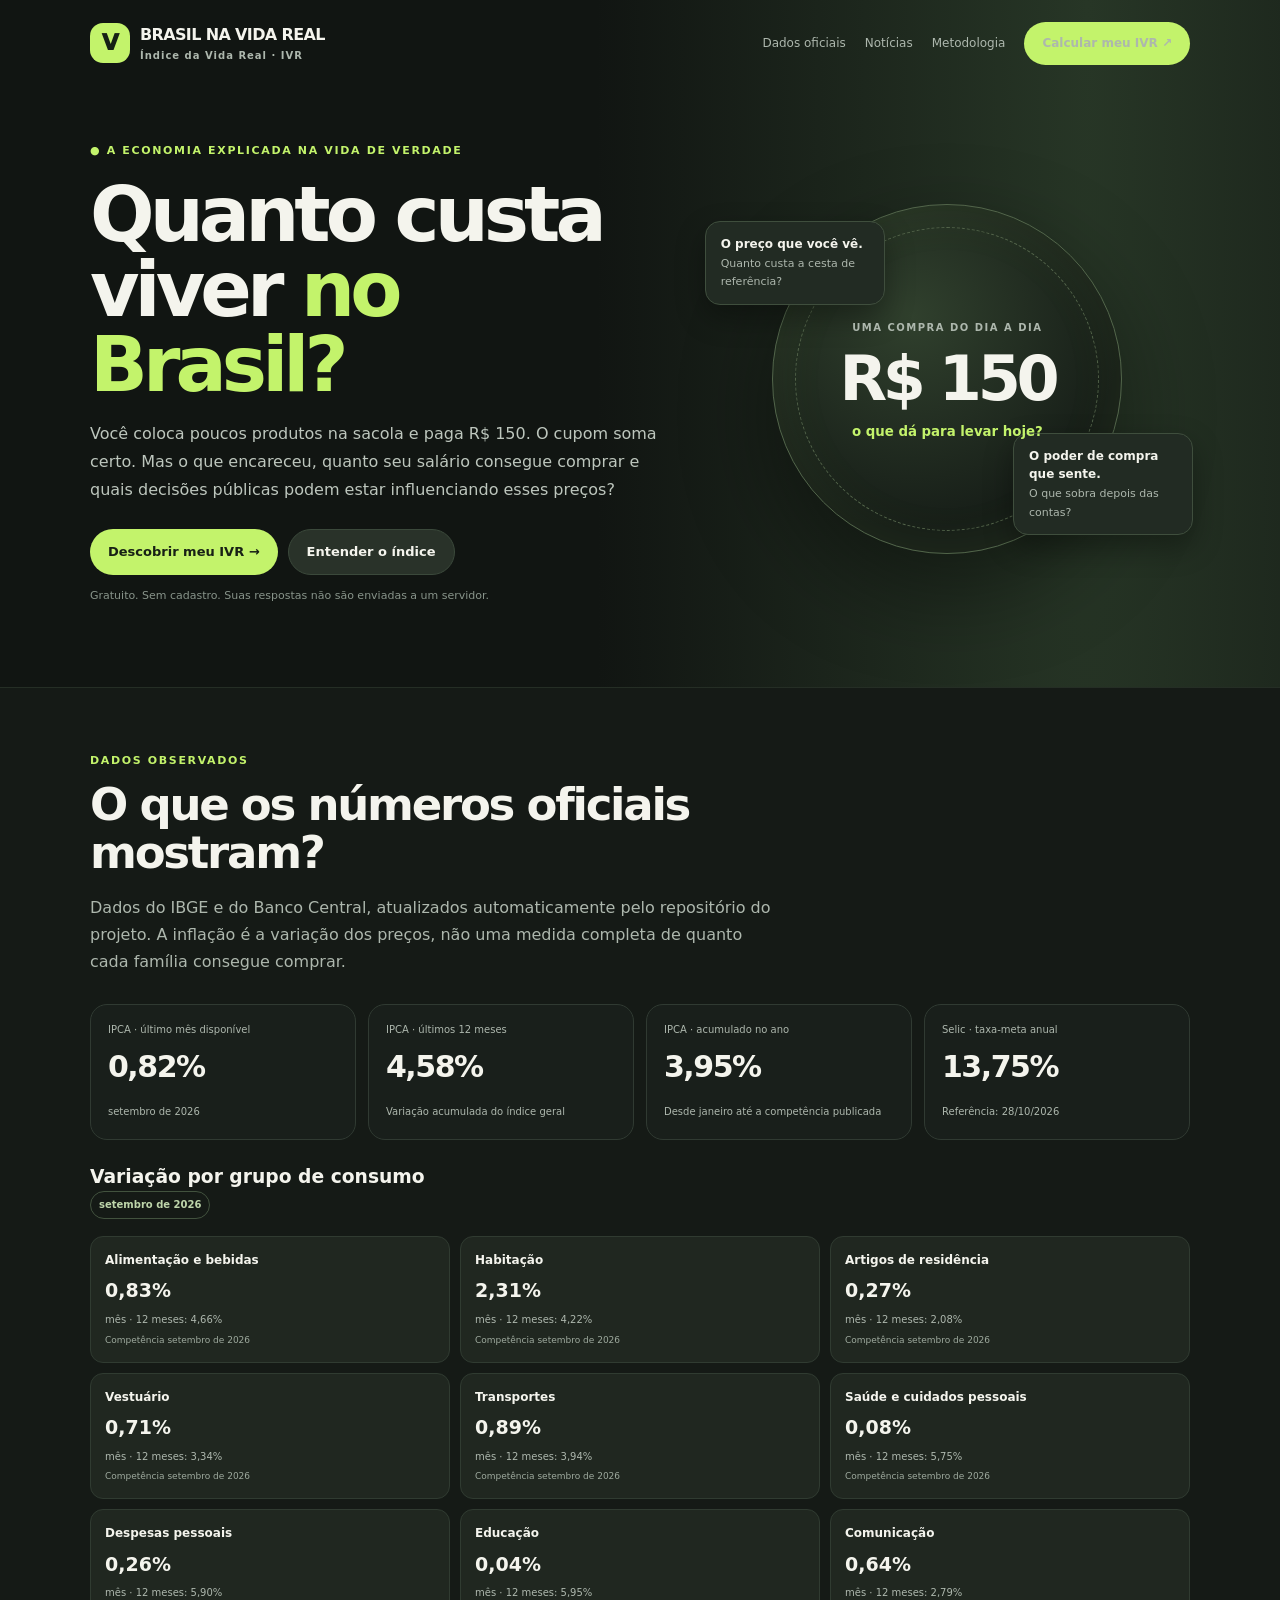
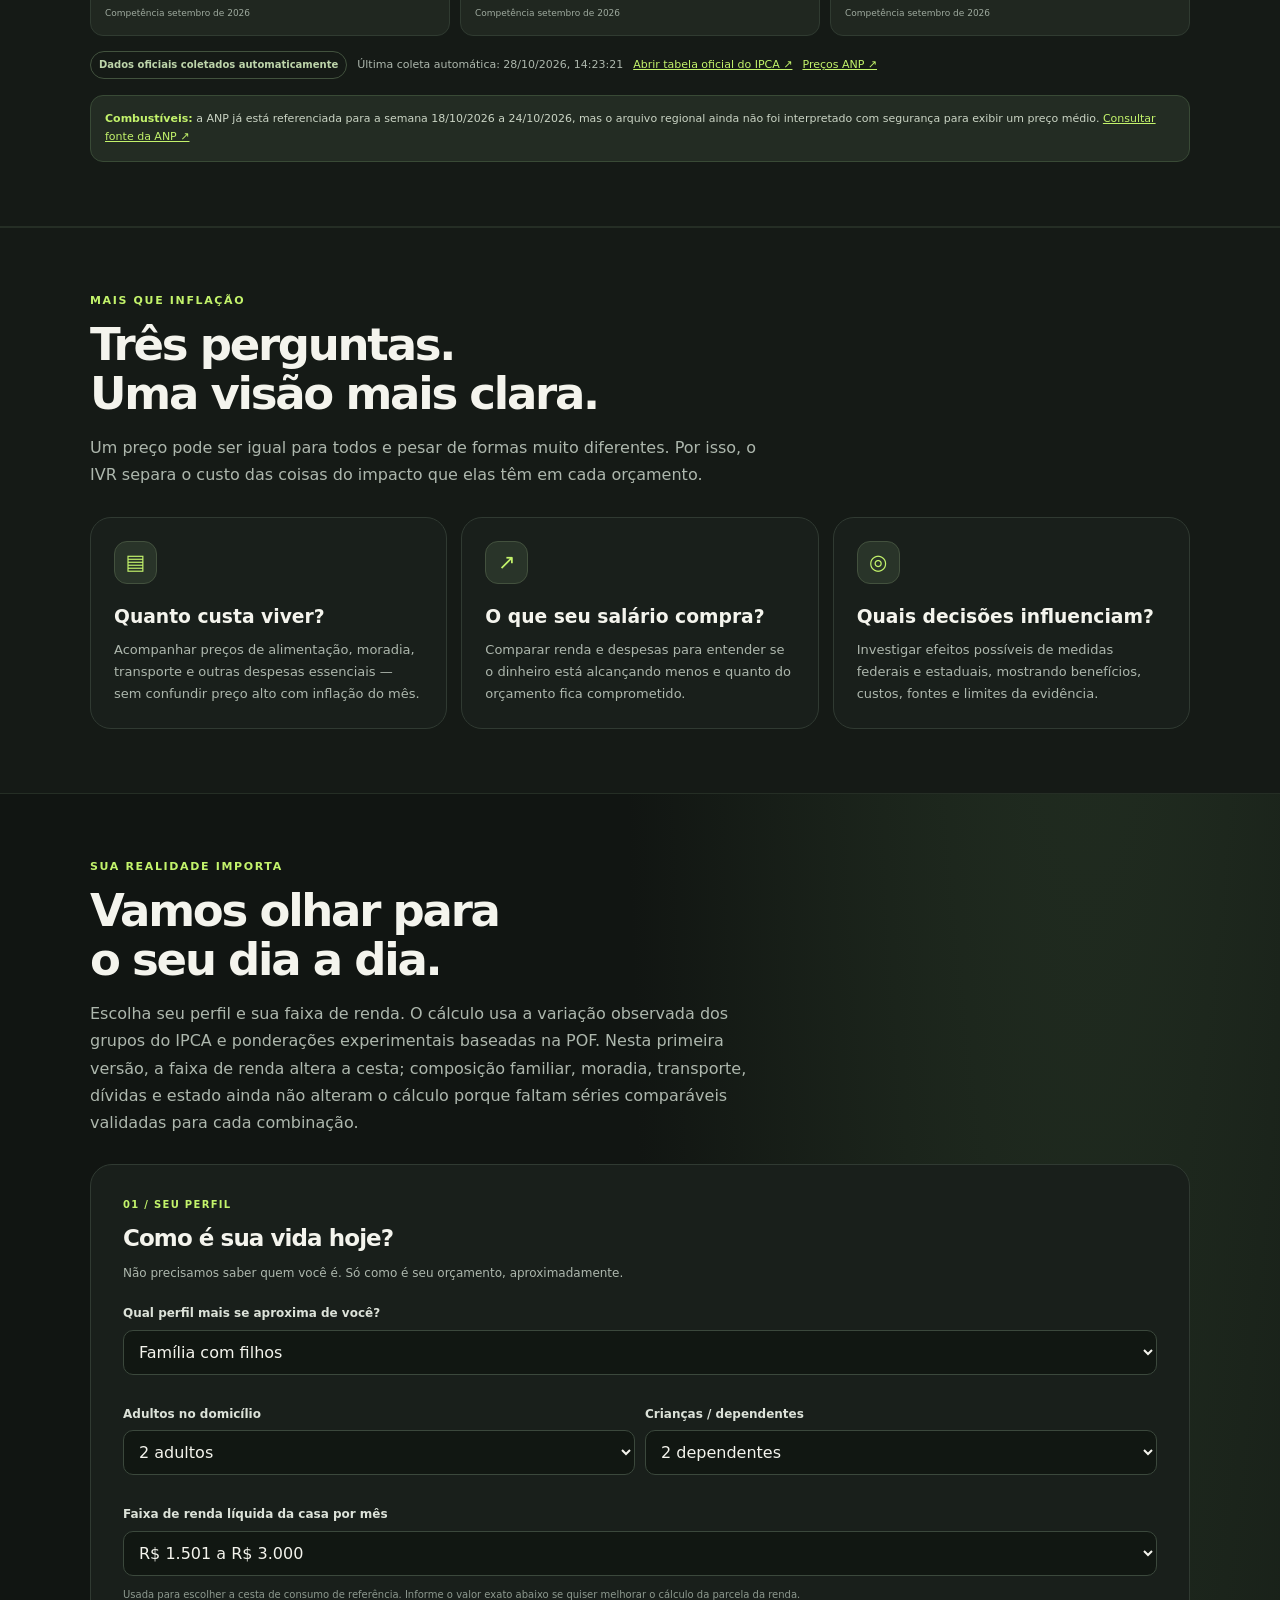
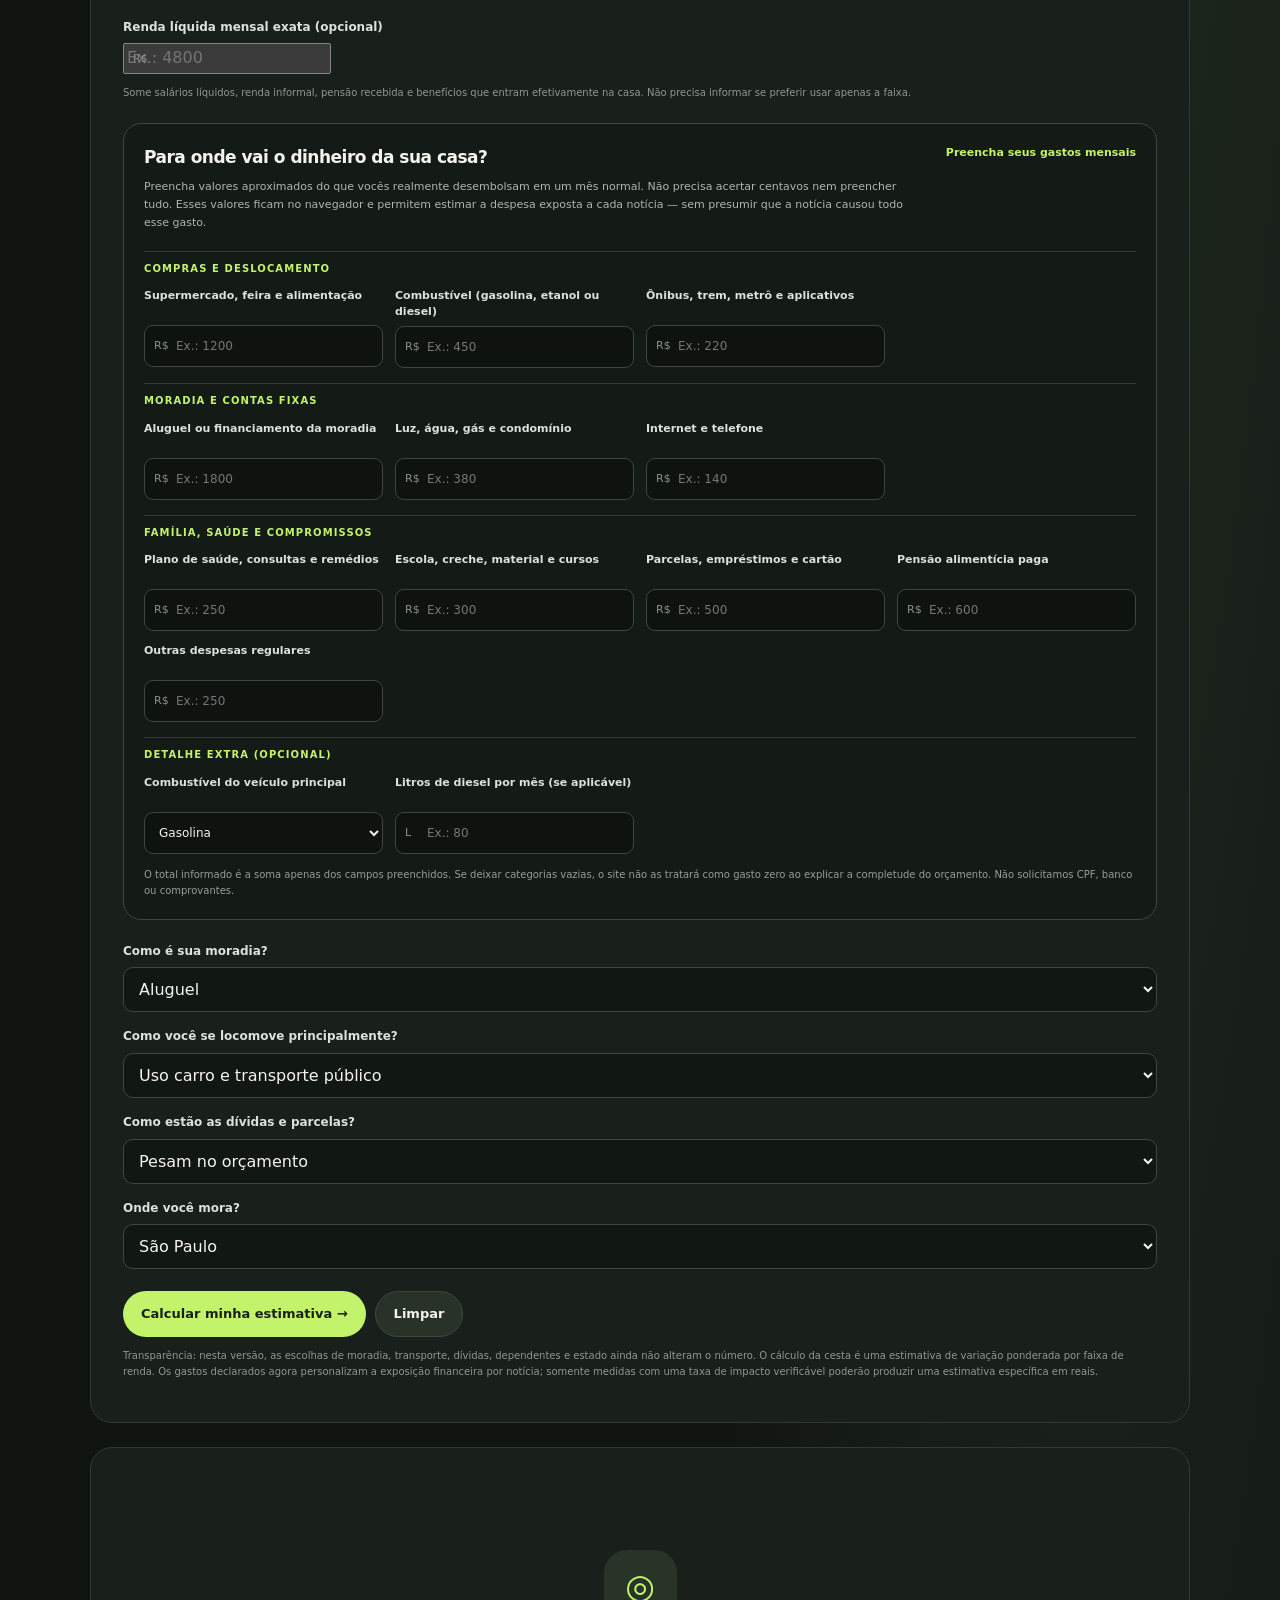
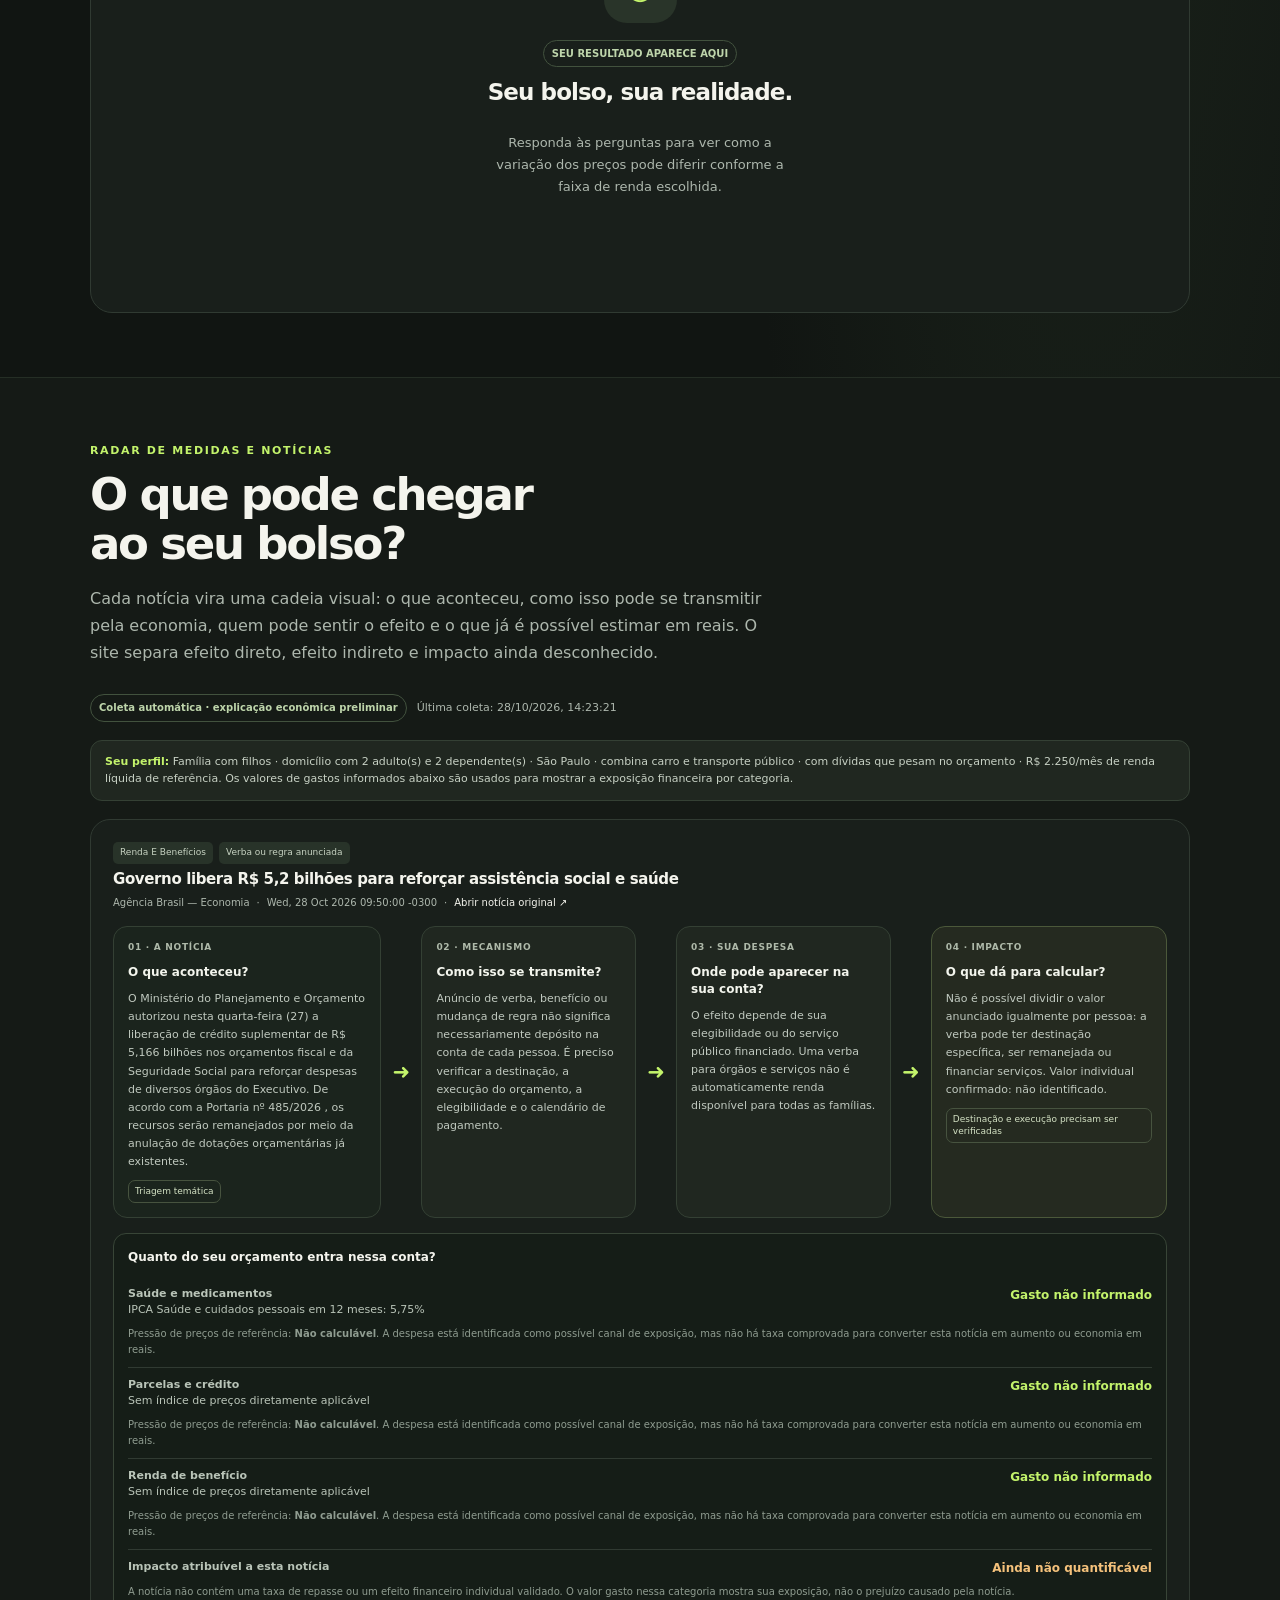
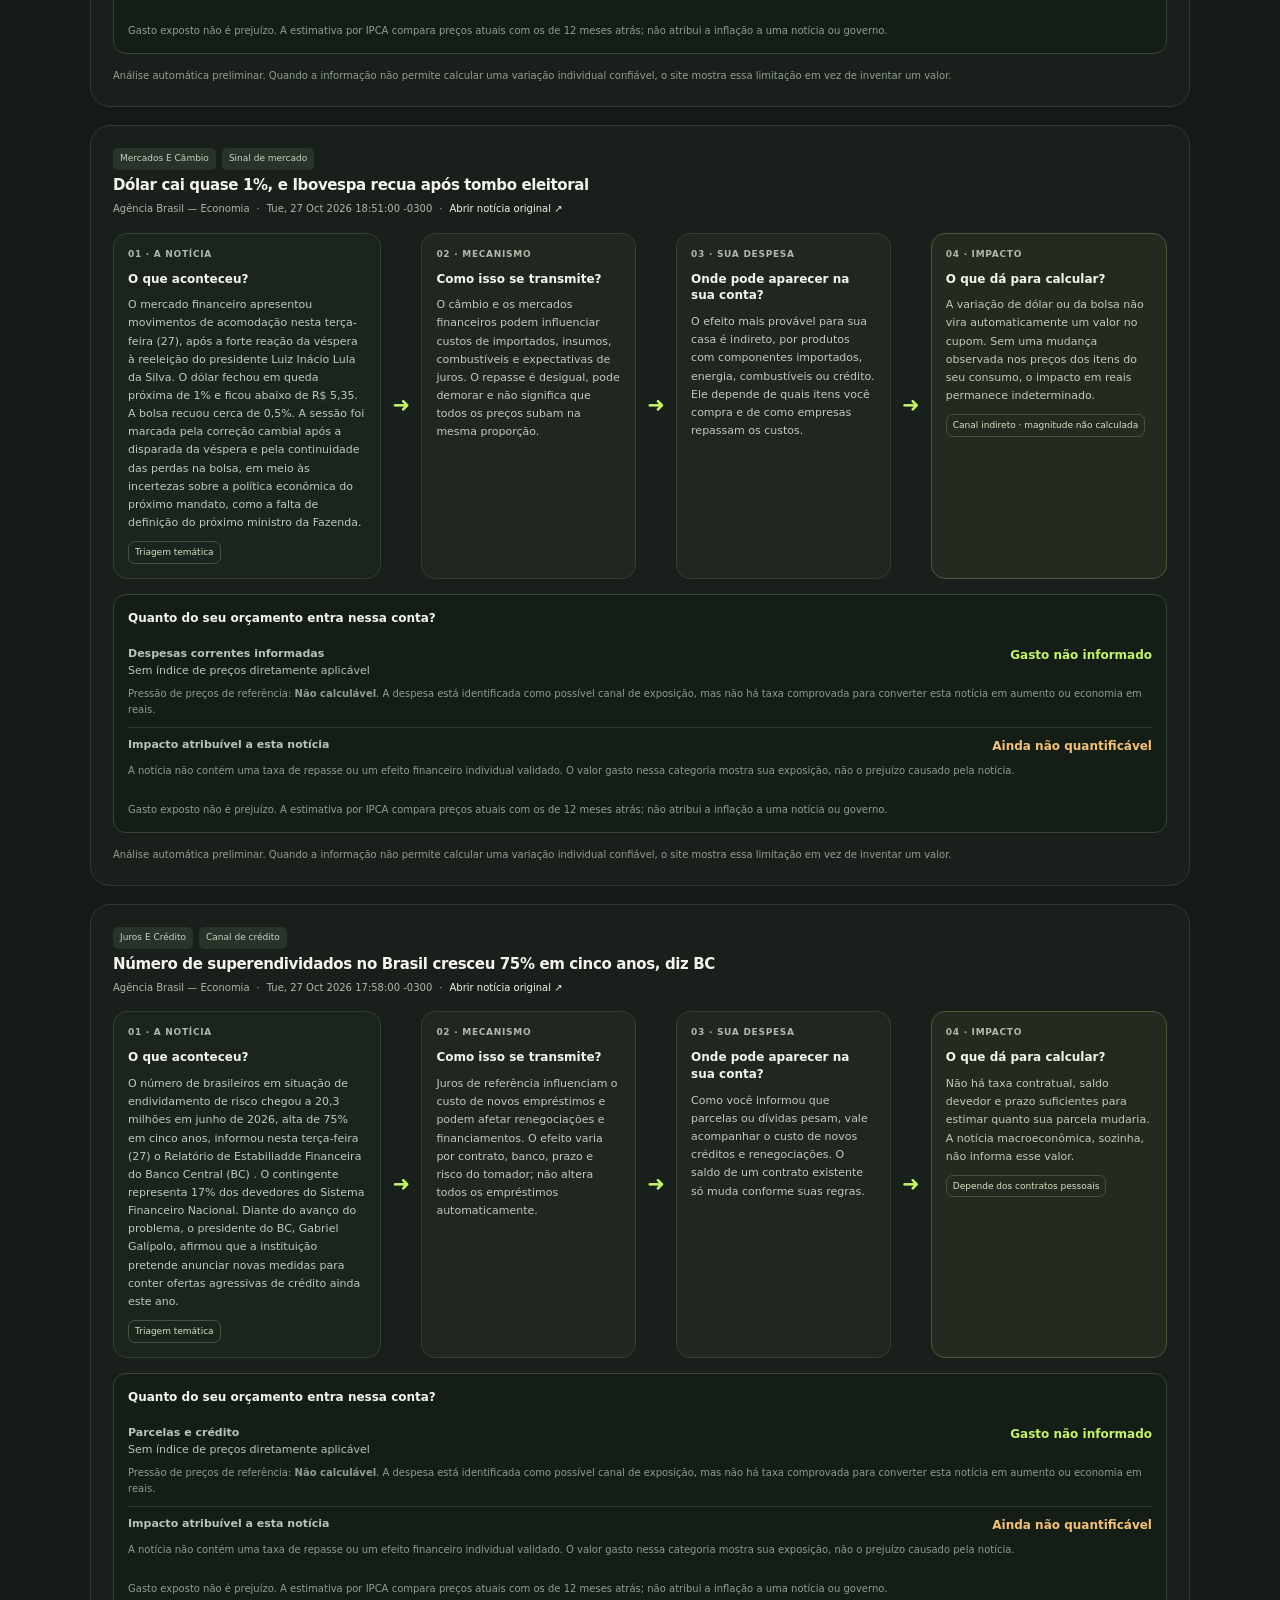
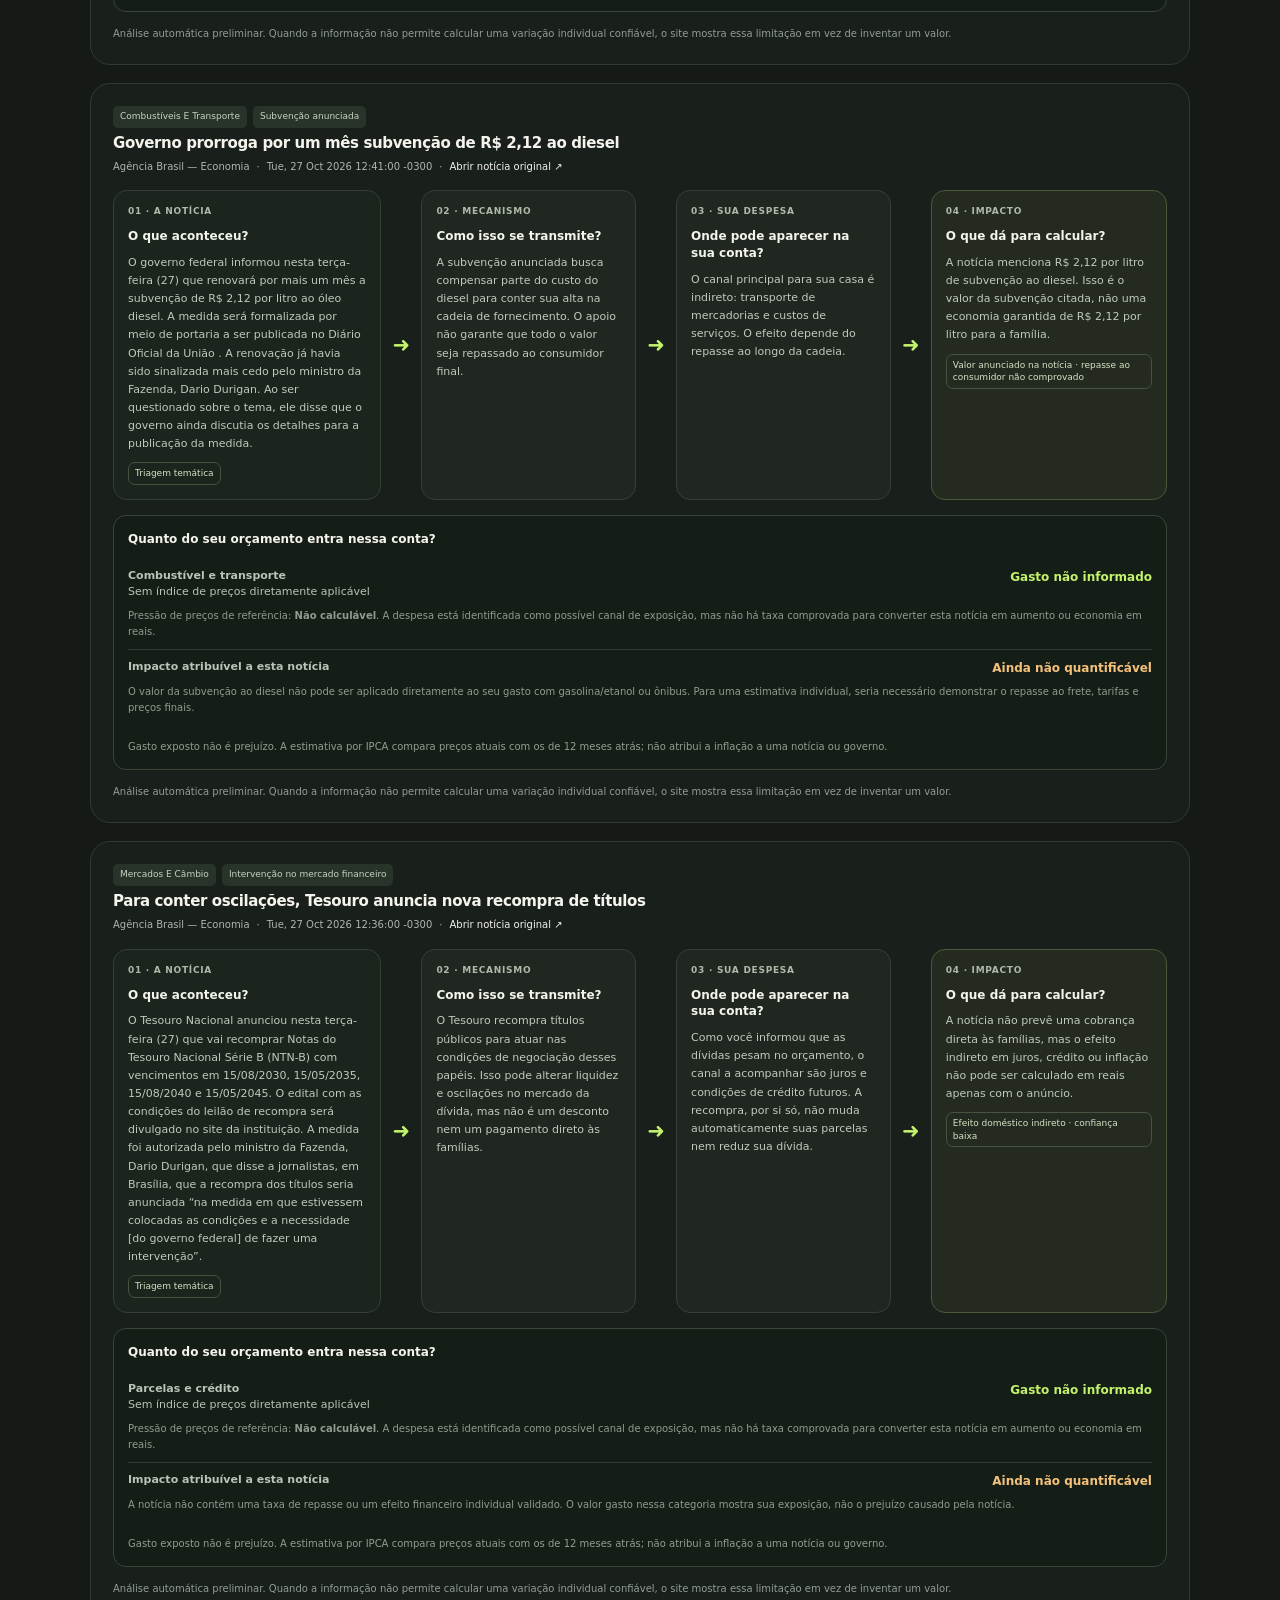
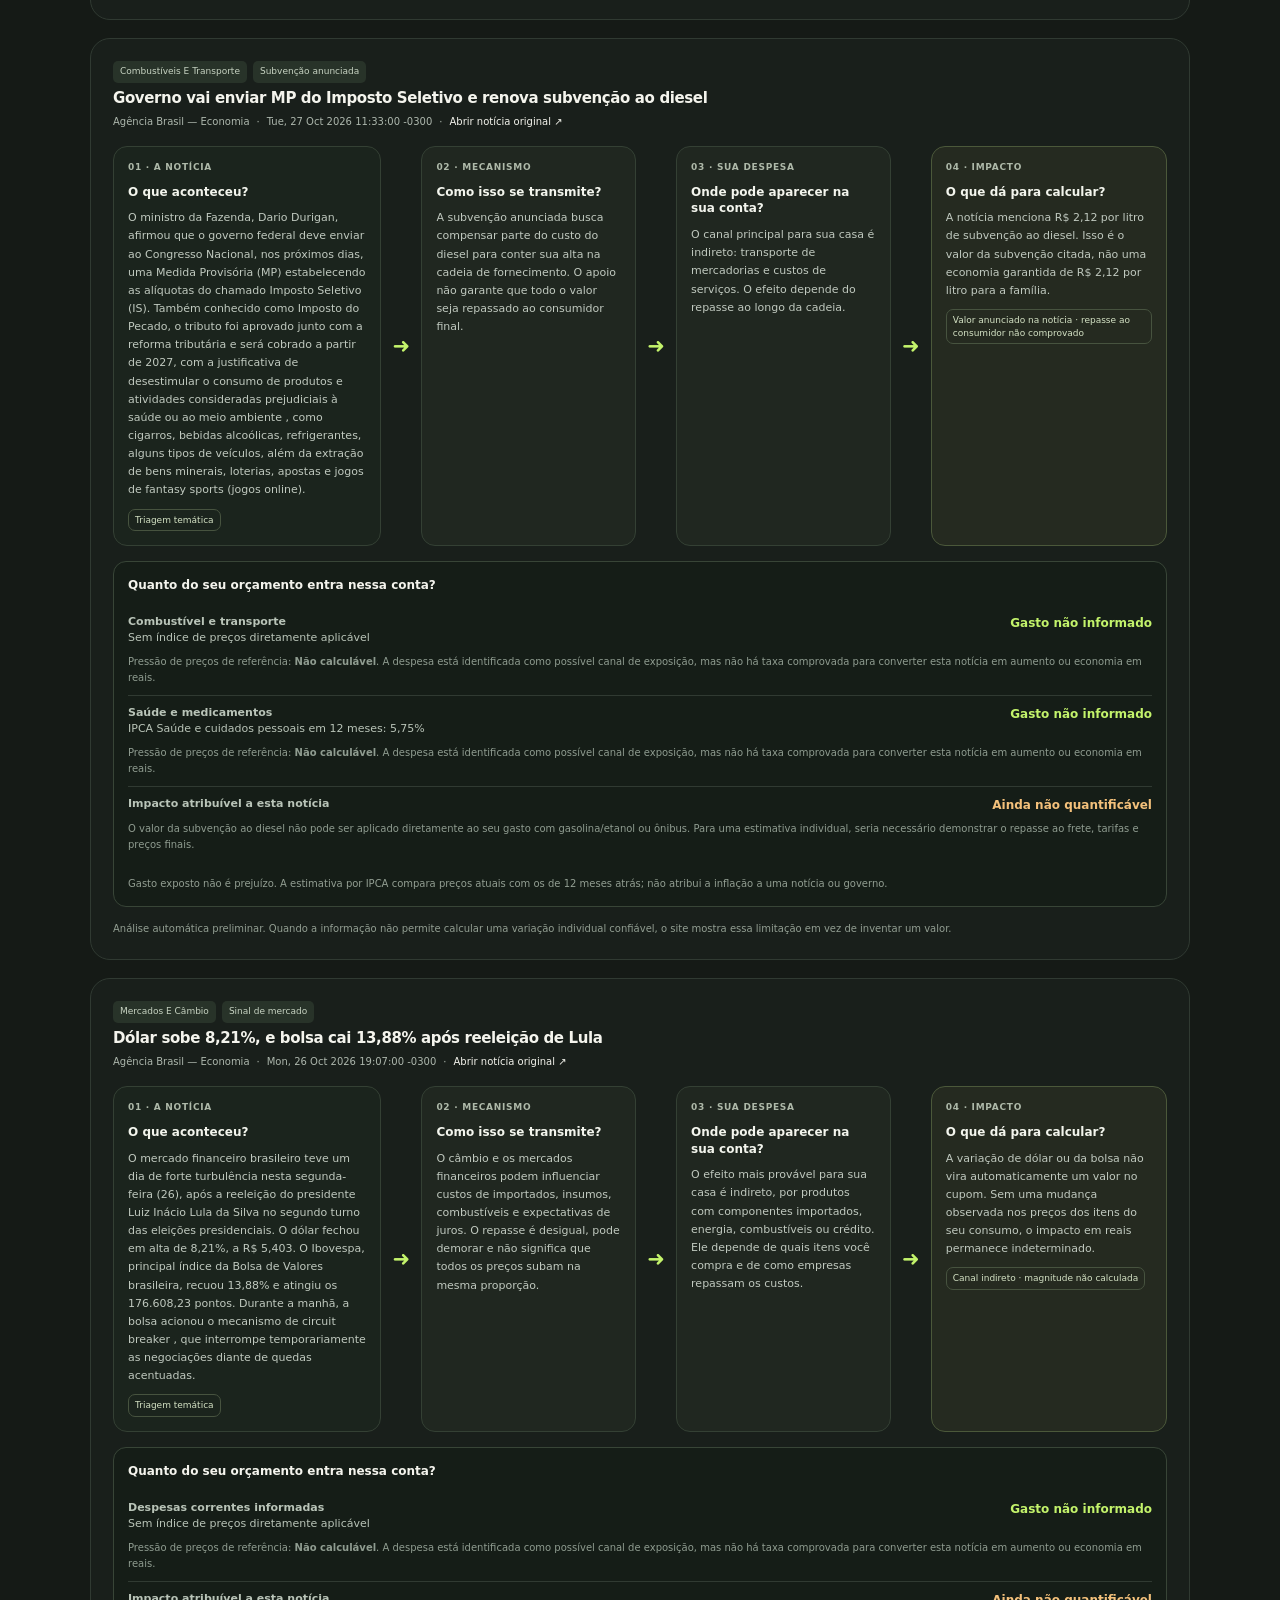
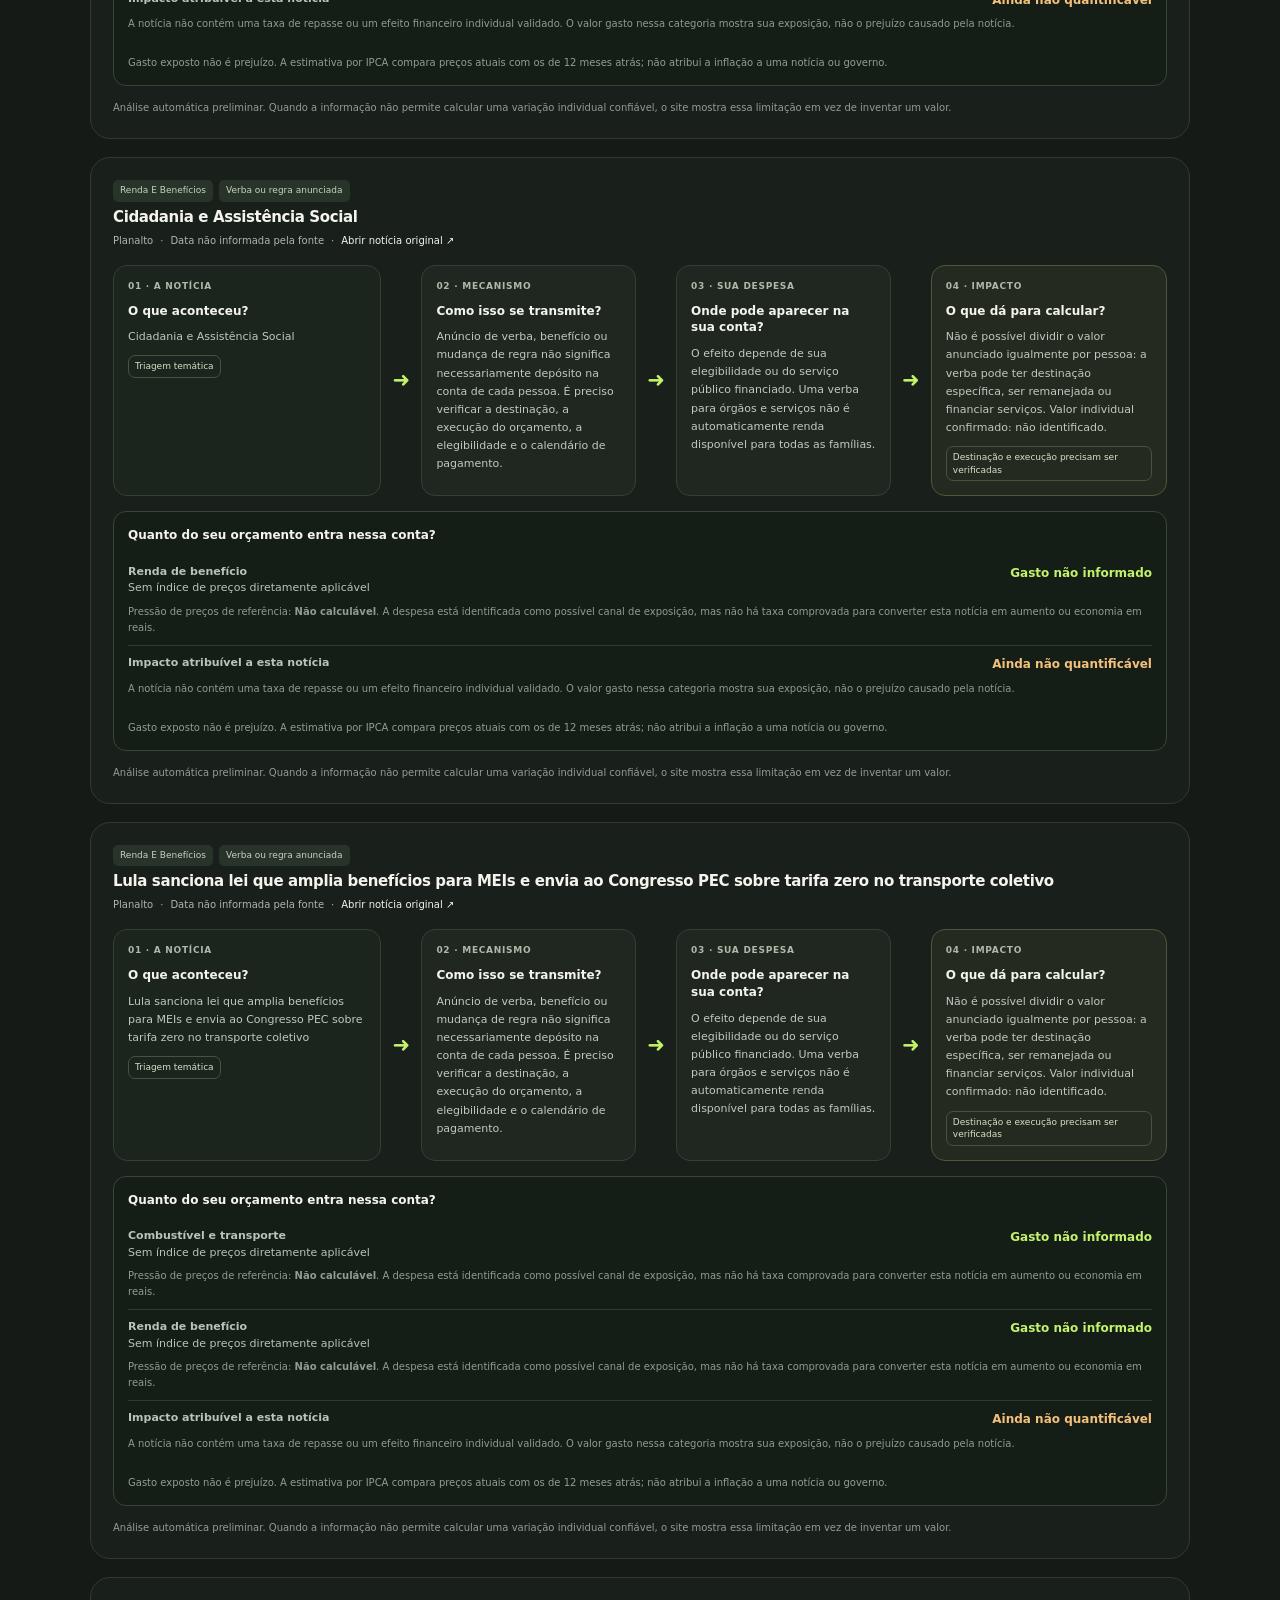
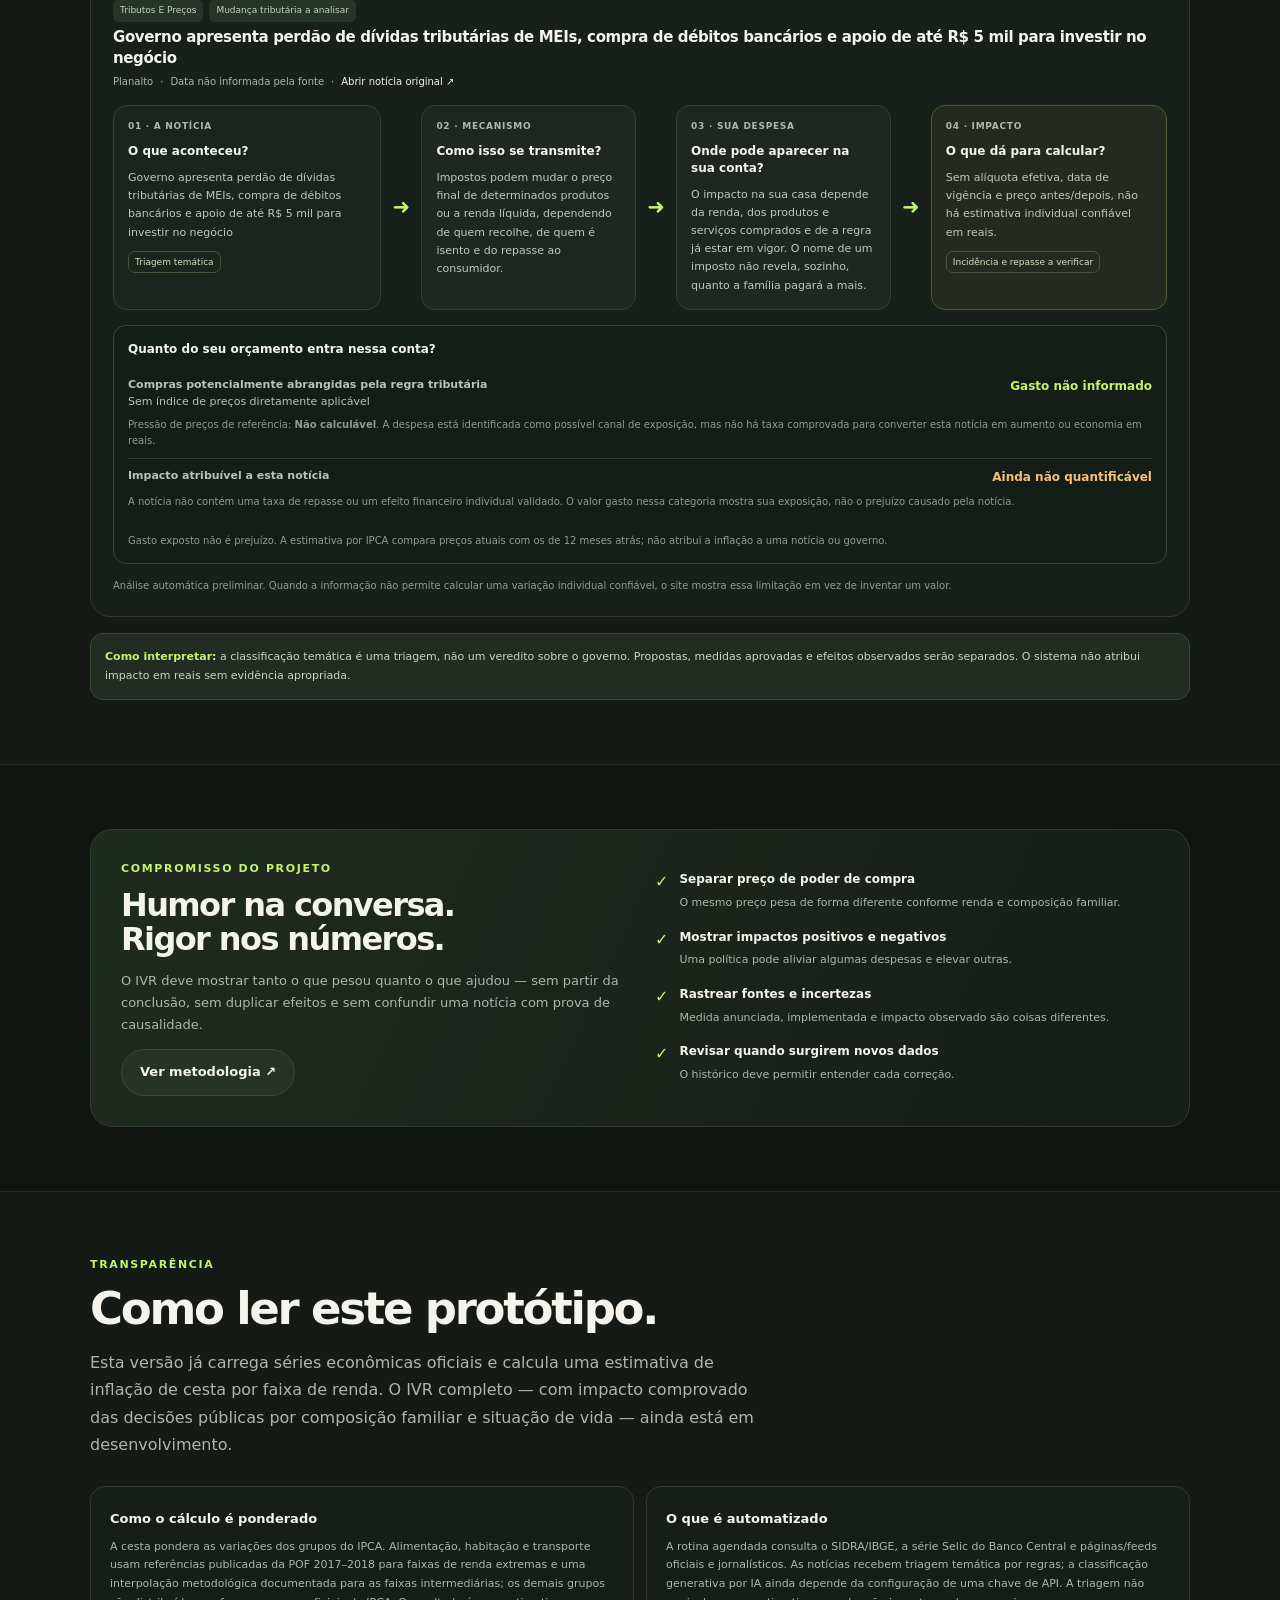
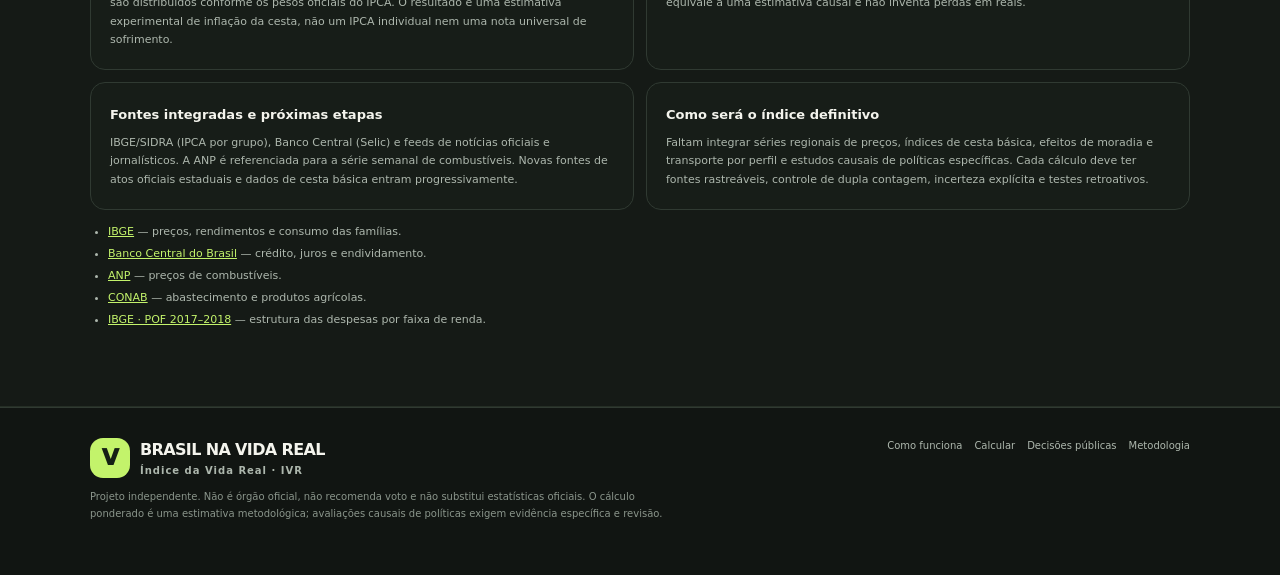
==== commit e0b70c8c: "Avoid false zero spending and incomplete-budget balance in IVR" ====
--- a/brasil-na-vida-real/index.html
+++ b/brasil-na-vida-real/index.html
@@ -282,15 +282,15 @@
  const taxes=/imposto|tribut|icms|al[ií]quota|isen[cç][aã]o|reforma tribut/.test(title+' '+summary)||topic.includes('tributos');
  const groups=[];
  if(food)groups.push({label:'Alimentação e supermercado',spent:e.food,keys:['food'],ipca:'food'});
- if(transport)groups.push({label:'Combustível e transporte',spent:(e.fuel||0)+(e.transit||0),keys:['fuel','transit'],ipca:'transport'});
- if(housing)groups.push({label:'Moradia e contas da casa',spent:(e.housing||0)+(e.utilities||0),keys:['housing','utilities'],ipca:'housing'});
+ if(transport)groups.push({label:'Combustível e transporte',spent:(e.fuel!==null||e.transit!==null)?((e.fuel||0)+(e.transit||0)):null,keys:['fuel','transit'],ipca:'transport'});
+ if(housing)groups.push({label:'Moradia e contas da casa',spent:(e.housing!==null||e.utilities!==null)?((e.housing||0)+(e.utilities||0)):null,keys:['housing','utilities'],ipca:'housing'});
  if(health)groups.push({label:'Saúde e medicamentos',spent:e.health,keys:['health'],ipca:'health'});
  if(education)groups.push({label:'Educação e creche',spent:e.education,keys:['education'],ipca:'education'});
  if(communication)groups.push({label:'Internet e telefone',spent:e.communication,keys:['communication'],ipca:'communication'});
- if(credit)groups.push({label:'Parcelas e crédito',spent:(e.debt||0)+(e.housing||0),keys:['debt','housing'],ipca:null});
+ if(credit)groups.push({label:'Parcelas e crédito',spent:(e.debt!==null||e.housing!==null)?((e.debt||0)+(e.housing||0)):null,keys:['debt','housing'],ipca:null});
  if(benefit)groups.push({label:'Renda de benefício',spent:null,keys:[],ipca:null,income:true});
  if(taxes&&!food&&!transport&&!housing&&!health&&!education&&!communication)groups.push({label:'Compras potencialmente abrangidas pela regra tributária',spent:e.other,keys:['other'],ipca:null});
- if(groups.length===0)groups.push({label:'Despesas correntes informadas',spent:b.total,keys:BUDGET_FIELDS.filter(f=>e[f.key]!==null).map(f=>f.key),ipca:null});
+ if(groups.length===0)groups.push({label:'Despesas correntes informadas',spent:b.filled>0?b.total:null,keys:BUDGET_FIELDS.filter(f=>e[f.key]!==null).map(f=>f.key),ipca:null});
  // Avoid treating category amounts as additive when two classifiers point at the same budget.
  const unique=[];const seen=new Set();groups.forEach(g=>{const id=g.label;if(!seen.has(id)){seen.add(id);unique.push(g);}});
  return {budget:b,groups:unique,flags:{food,transport,housing,health,education,communication,credit,benefit,taxes}};
@@ -386,7 +386,7 @@
  let exposureTotal=0,exposureKnown=0;const exposureRows=[];
  exposure.groups.forEach(g=>{
   const amounts=g.keys.map(k=>exposure.budget.expenses[k]).filter(v=>v!==null);
-  const spent=g.spent!==null?g.spent:(amounts.length?amounts.reduce((a,v)=>a+v,0):null);
+  const spent=g.spent!==null&&g.spent!==undefined?g.spent:(amounts.length?amounts.reduce((a,v)=>a+v,0):null);
   if(spent!==null){exposureTotal+=spent;exposureKnown++;}
   const group=g.ipca?currentIPCAGroup(g.ipca):null;
   const pricePressure=group&&spent!==null?estimatedPricePressure(spent,group.rate):null;
@@ -480,7 +480,7 @@
 function updateBudgetLive(){
  const b=readBudget();
  const fmt=money(b.total);
- $('budget-live-total').textContent=fmt+' informados / mês';
+ $('budget-live-total').textContent=b.filled===0?'Preencha seus gastos mensais':fmt+' em '+b.filled+' categoria(s) / mês';
  const incomeText=b.income===null?'renda não informada':money(b.income)+'/mês';
  const remainder=b.income!==null?b.income-b.total:null;
  $('budget-live-total').title=incomeText+(remainder===null?'':' · saldo após gastos preenchidos: '+money(remainder));
@@ -492,9 +492,9 @@
  $('budget-income').textContent=b.income===null?'Não informada':money(b.income);
  $('budget-income-source').textContent=b.exactIncome?'Valor exato informado':'Valor representativo da faixa selecionada';
  const remainder=b.income===null?null:b.income-b.total;
- $('budget-balance').textContent=remainder===null?'—':money(remainder);
+ $('budget-balance').textContent=(remainder===null||b.filled===0)?'—':money(remainder);
  $('budget-balance').className=remainder!==null&&remainder<0?'is-negative':'';
- $('budget-balance-note').textContent=b.filled===b.categories?'Saldo após todas as categorias preenchidas':(b.filled===0?'Informe gastos para estimar o saldo':'Saldo parcial; há despesas não preenchidas');
+ $('budget-balance-note').textContent=b.filled===b.categories?'Saldo após todas as categorias preenchidas':(b.filled===0?'Informe gastos; não há saldo calculado':'Saldo parcial; há despesas não preenchidas');
  $('budget-breakdown').innerHTML=BUDGET_FIELDS.filter(f=>b.expenses[f.key]!==null).map(f=>'<div class="expense-line"><span>'+escapeHTML(f.label)+'</span><strong>'+money(b.expenses[f.key])+'</strong></div>').join('')||'<p class="hint">Nenhum gasto mensal informado ainda. Preencha os campos acima para personalizar as cadeias de impacto das notícias.</p>';
  updateBudgetLive();
 }
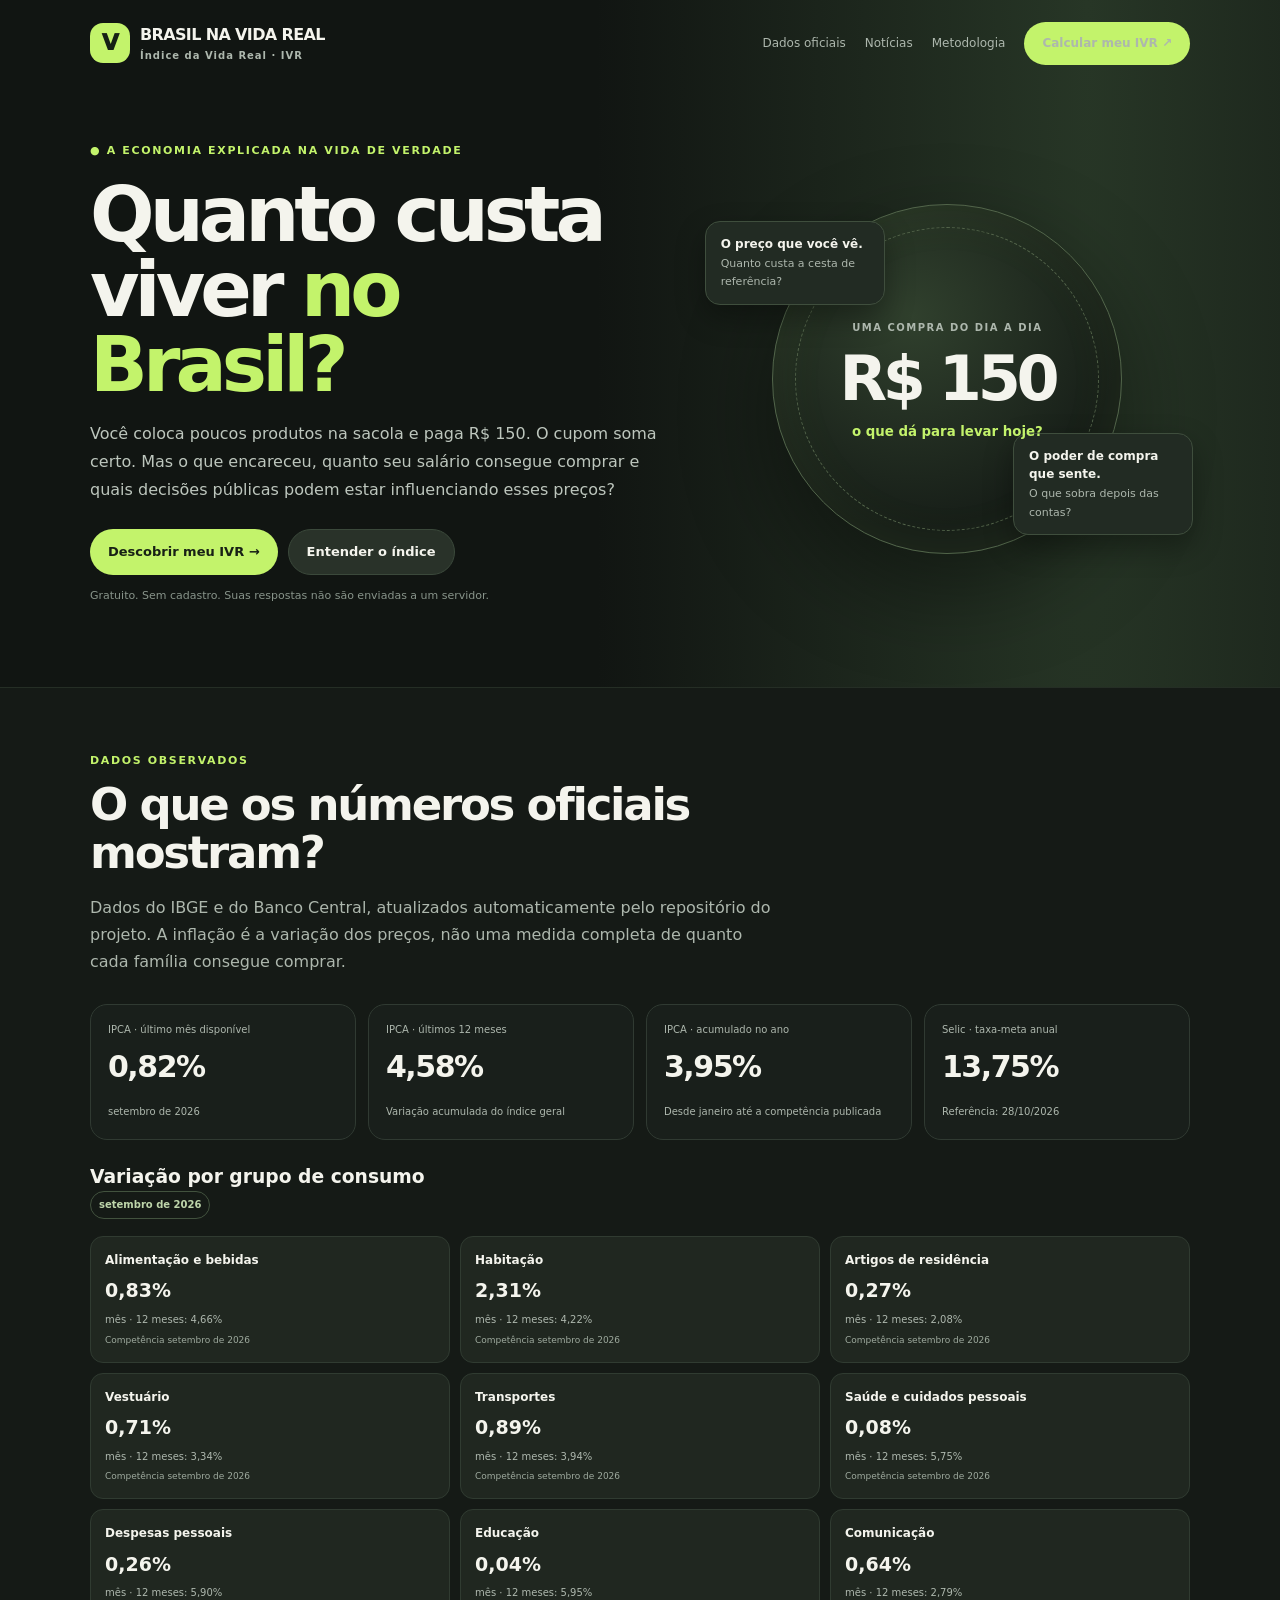
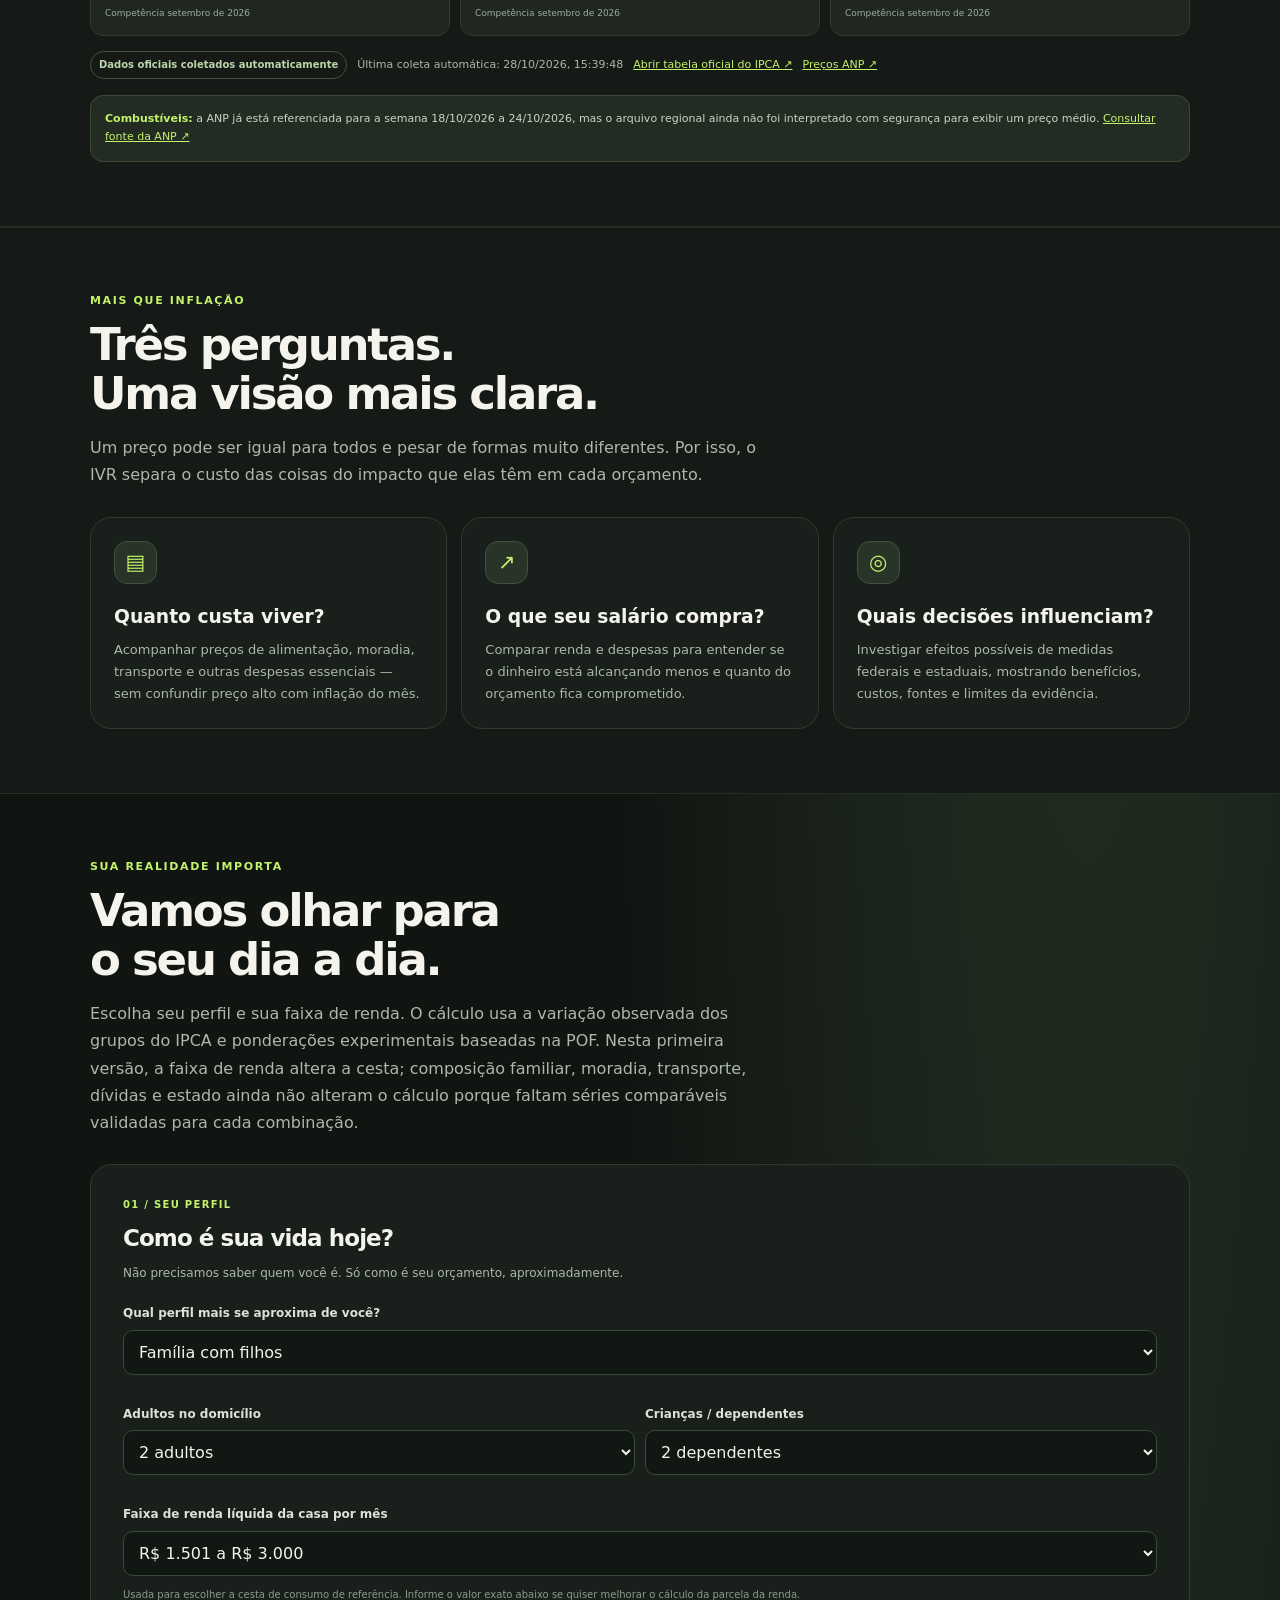
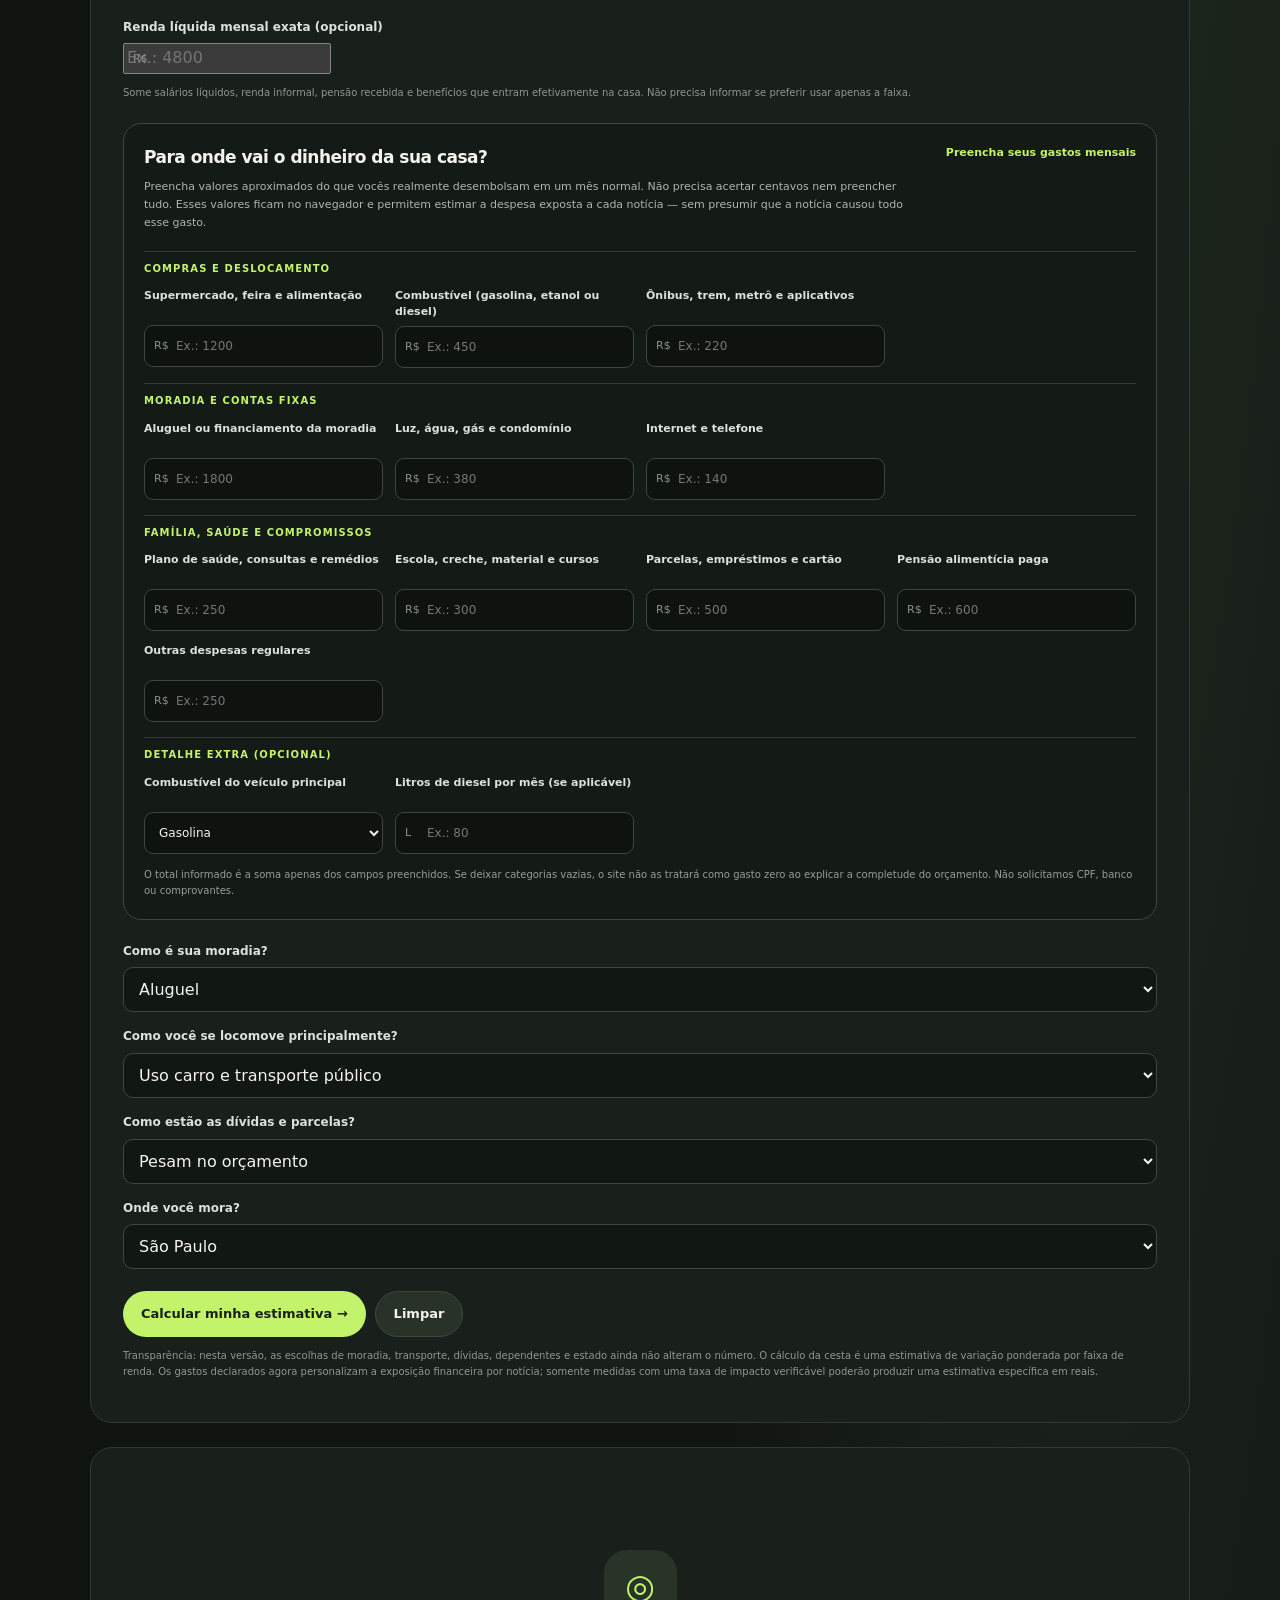
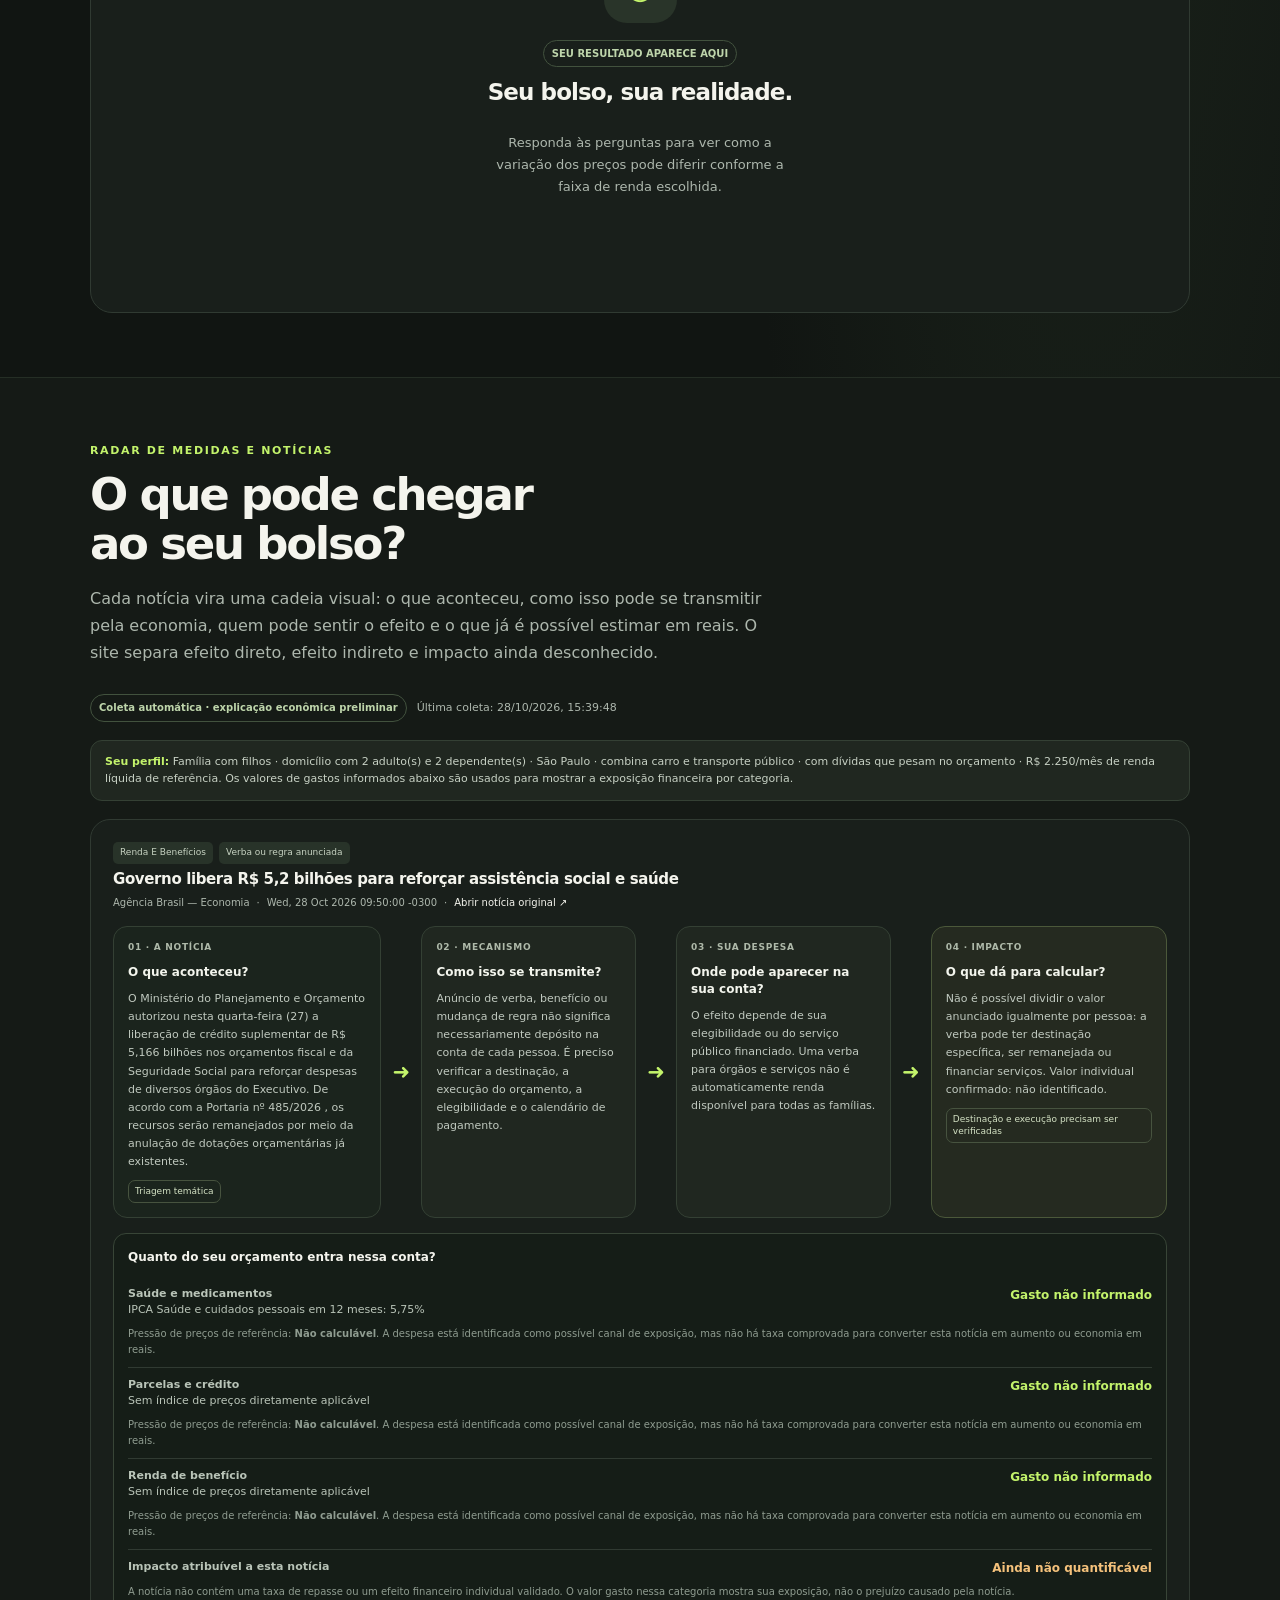
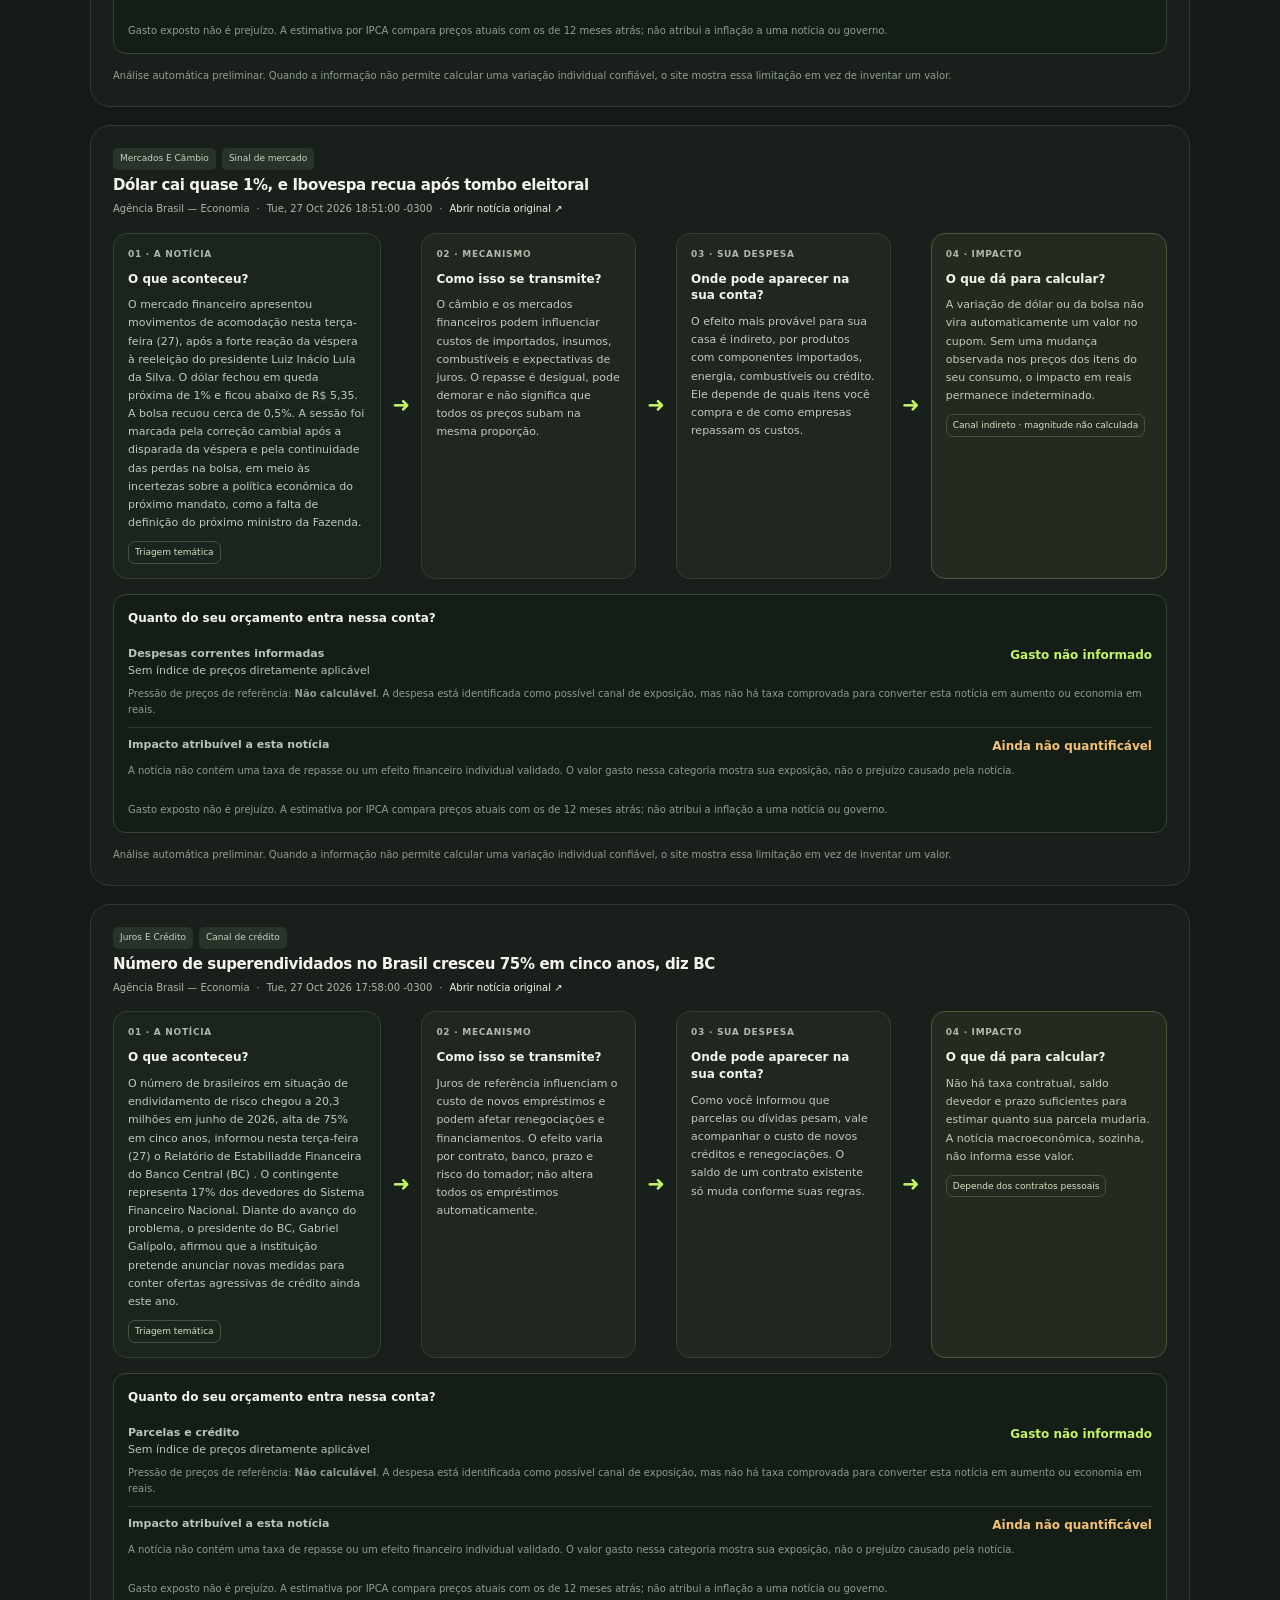
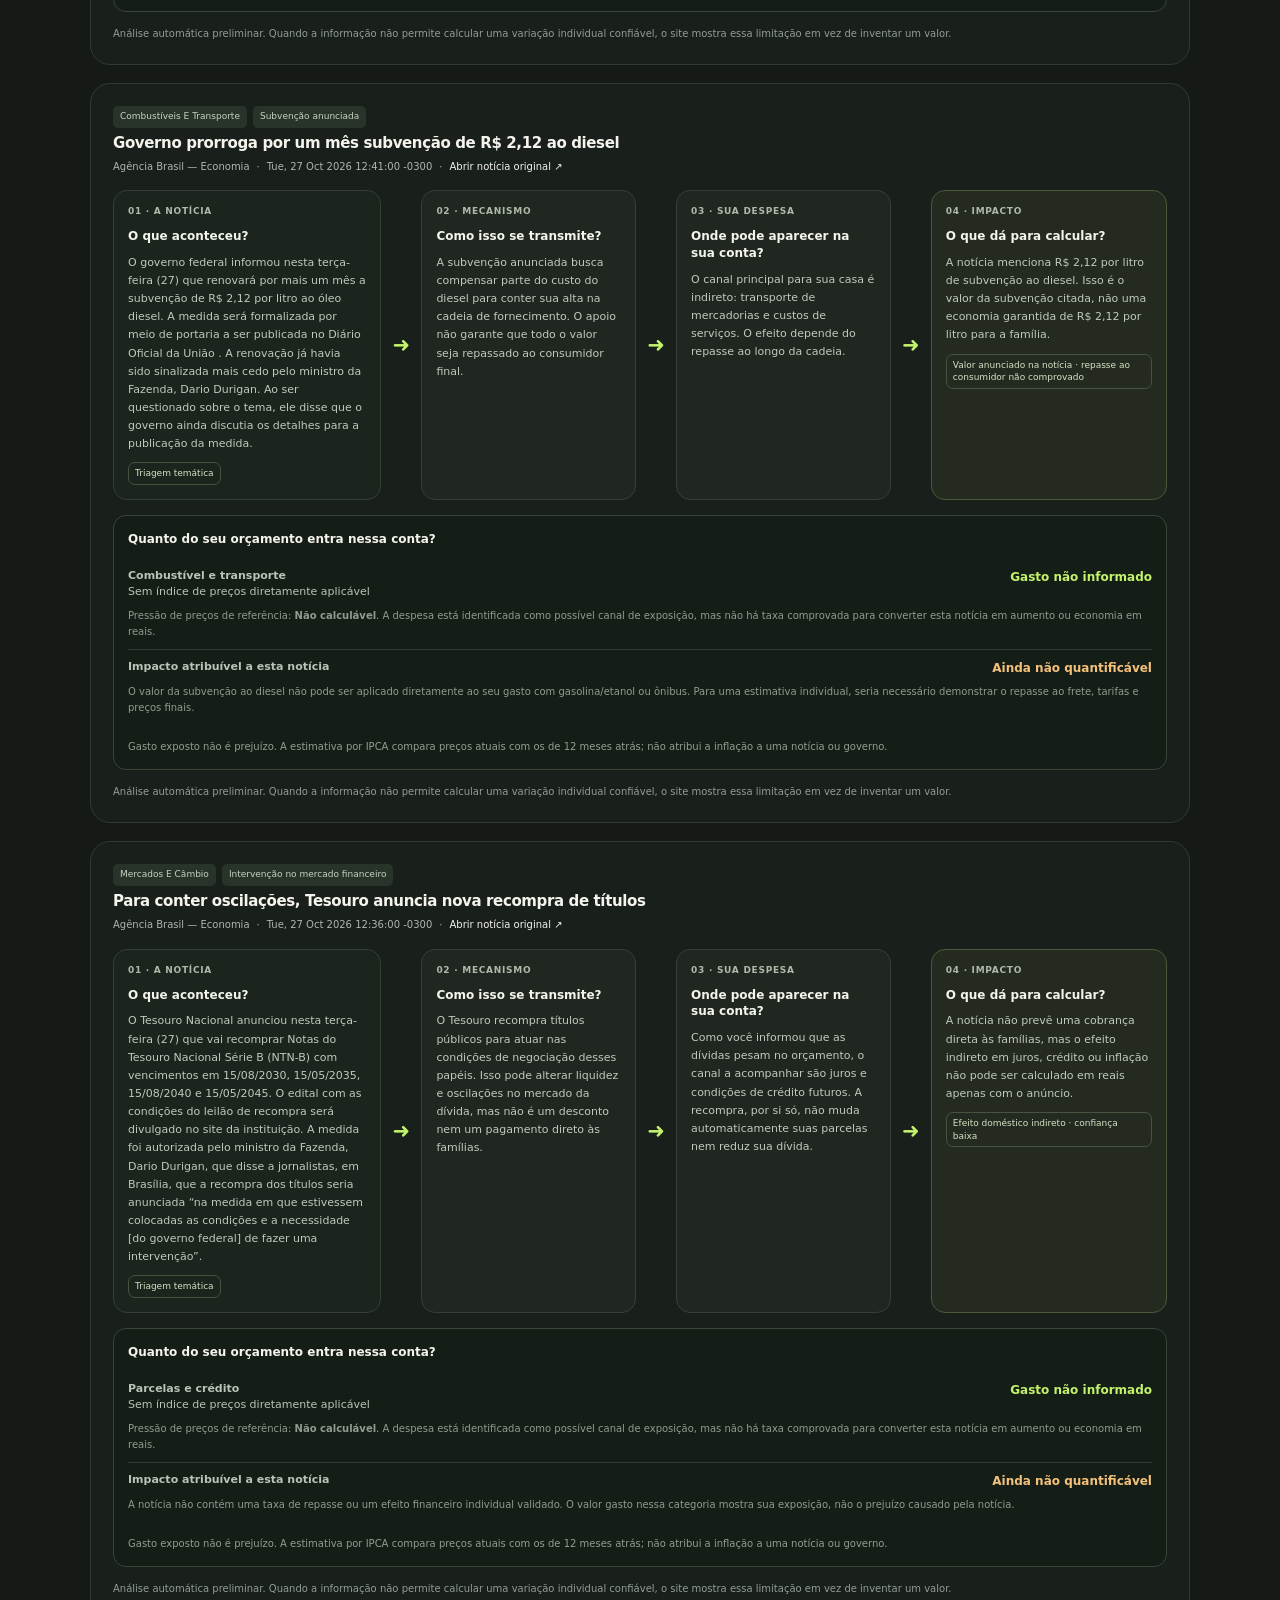
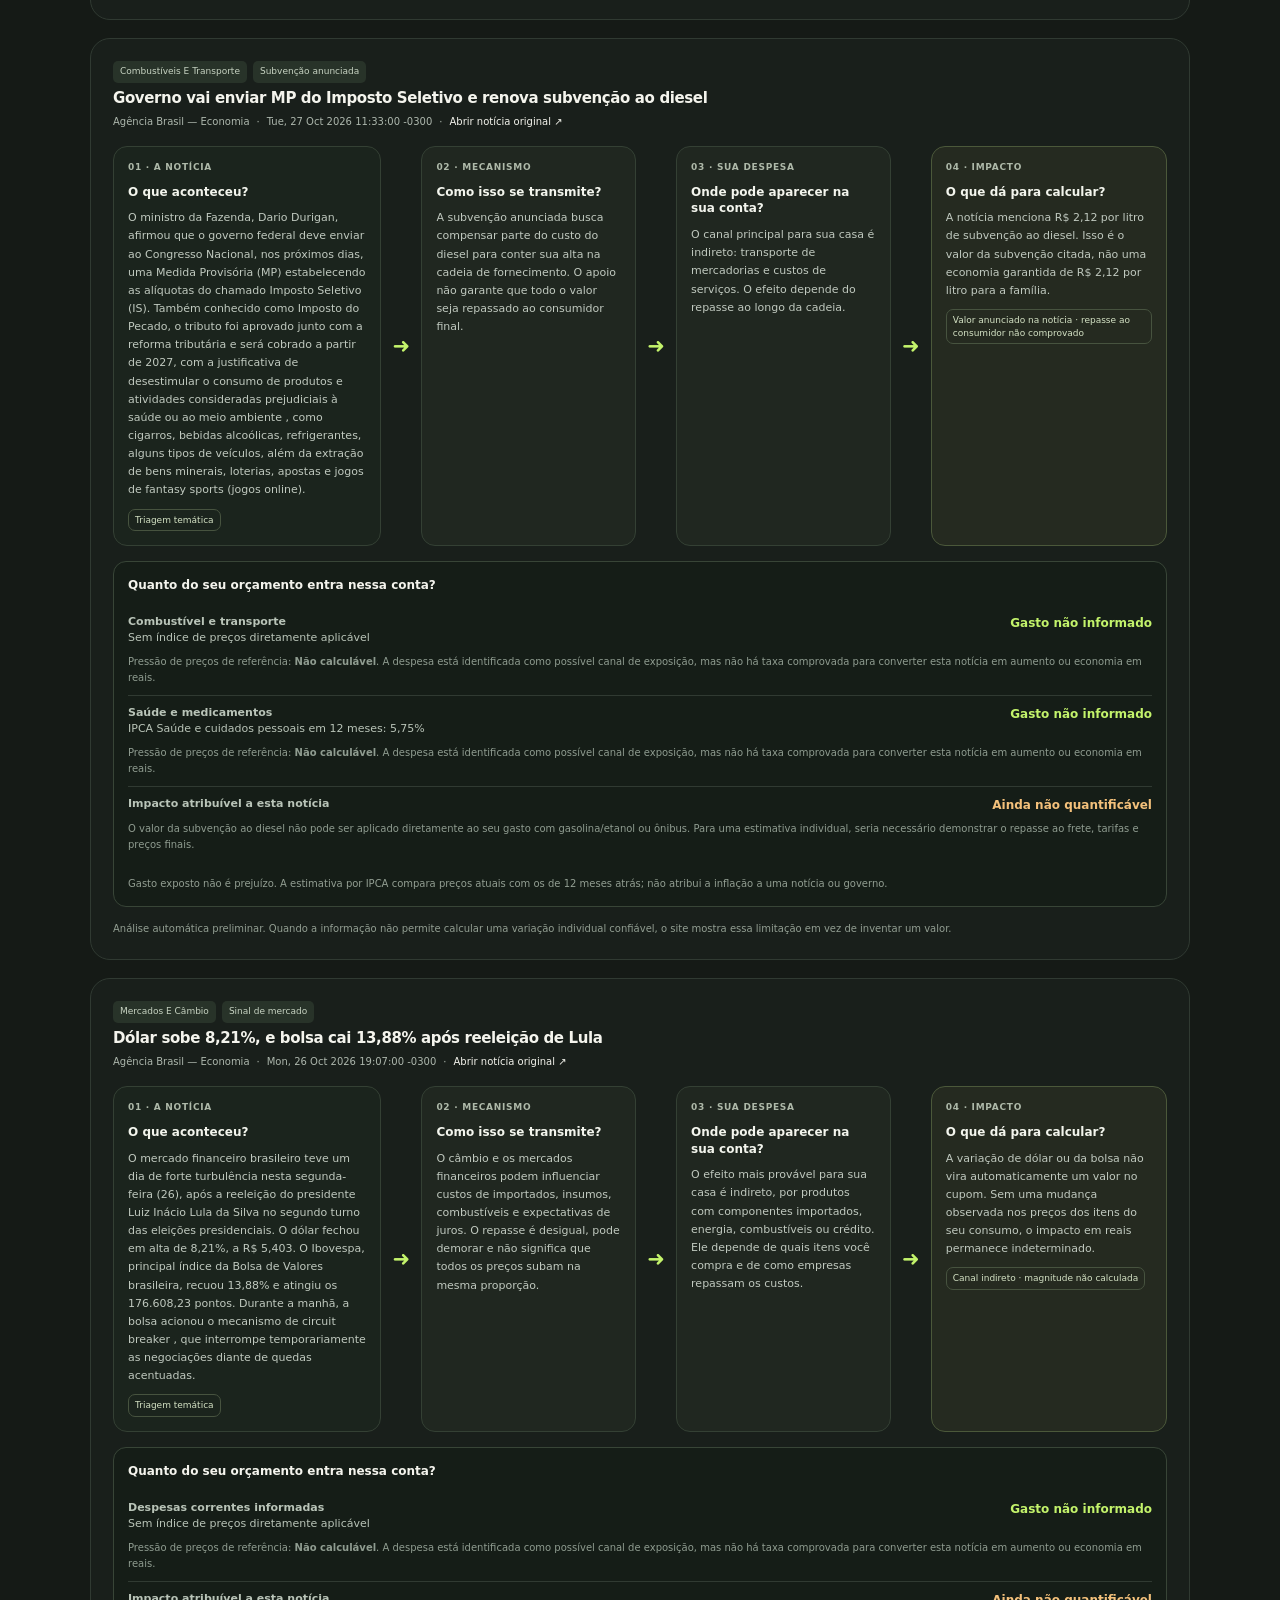
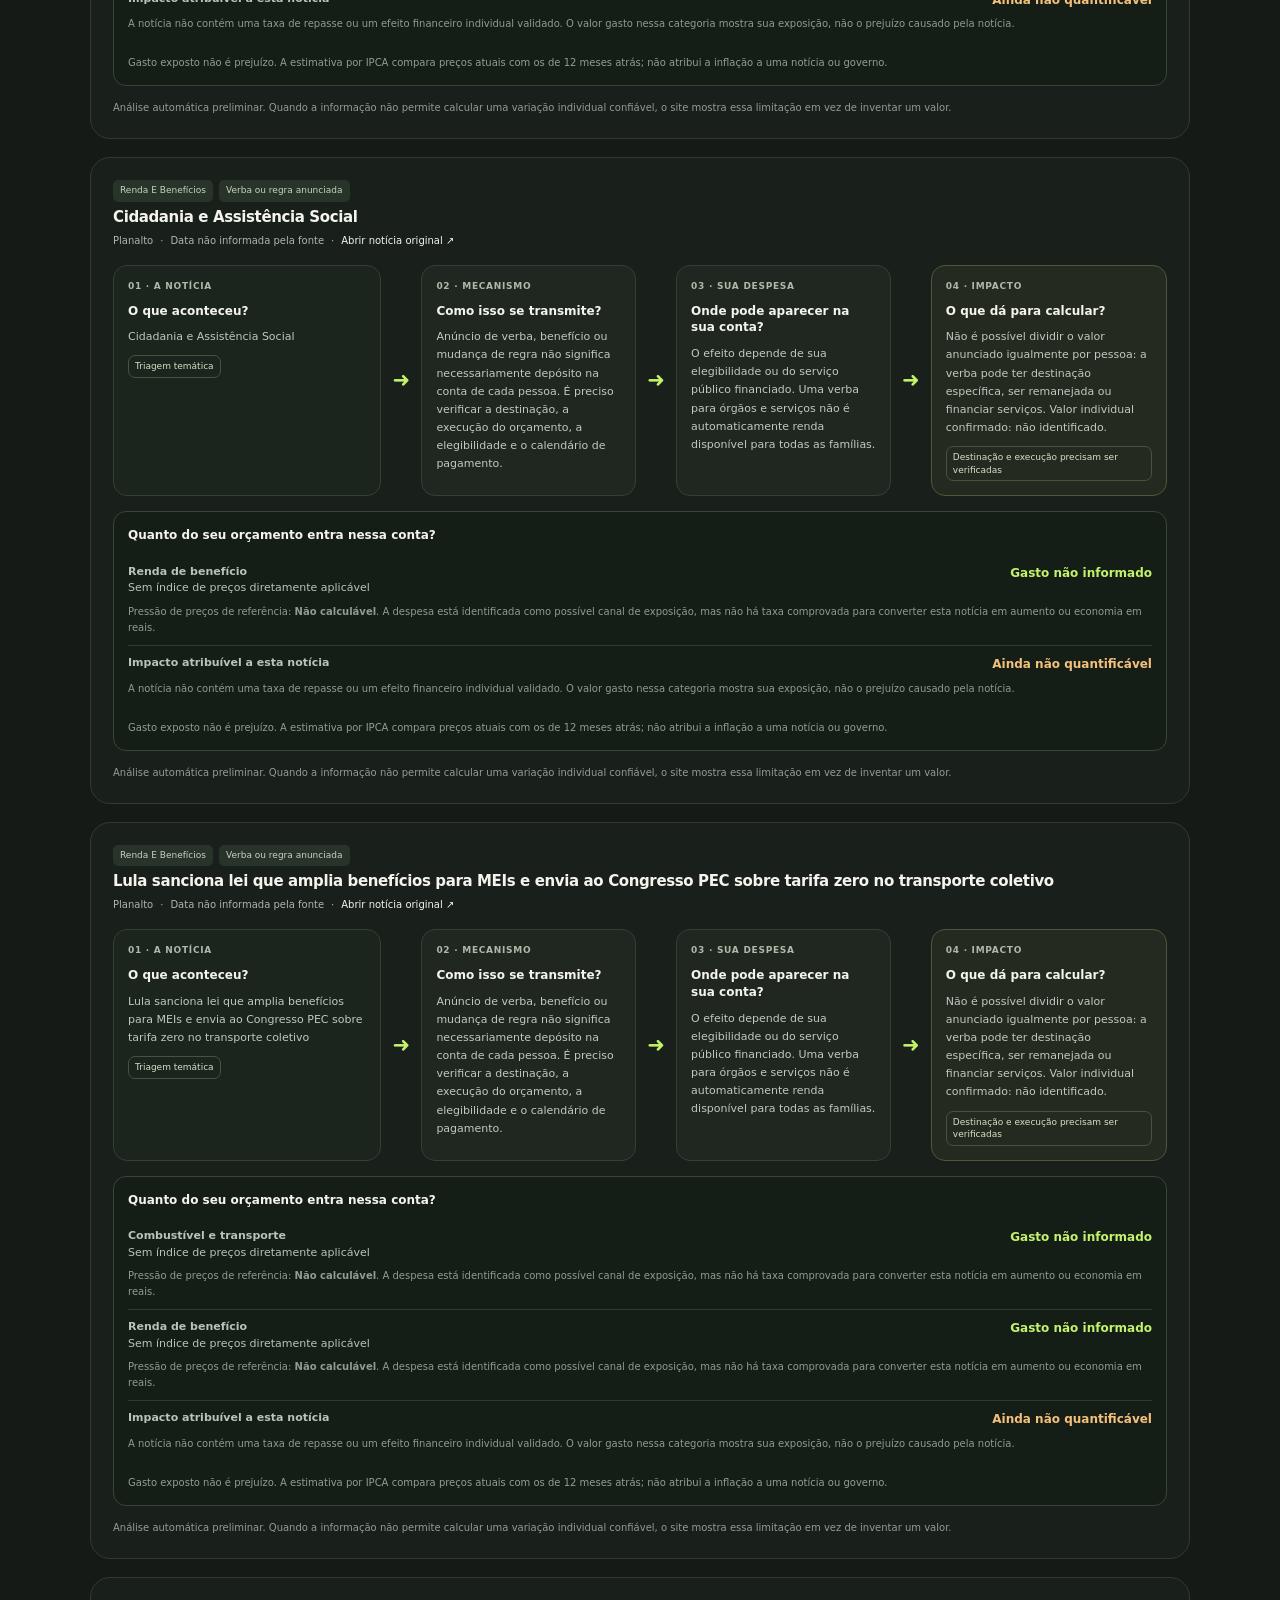
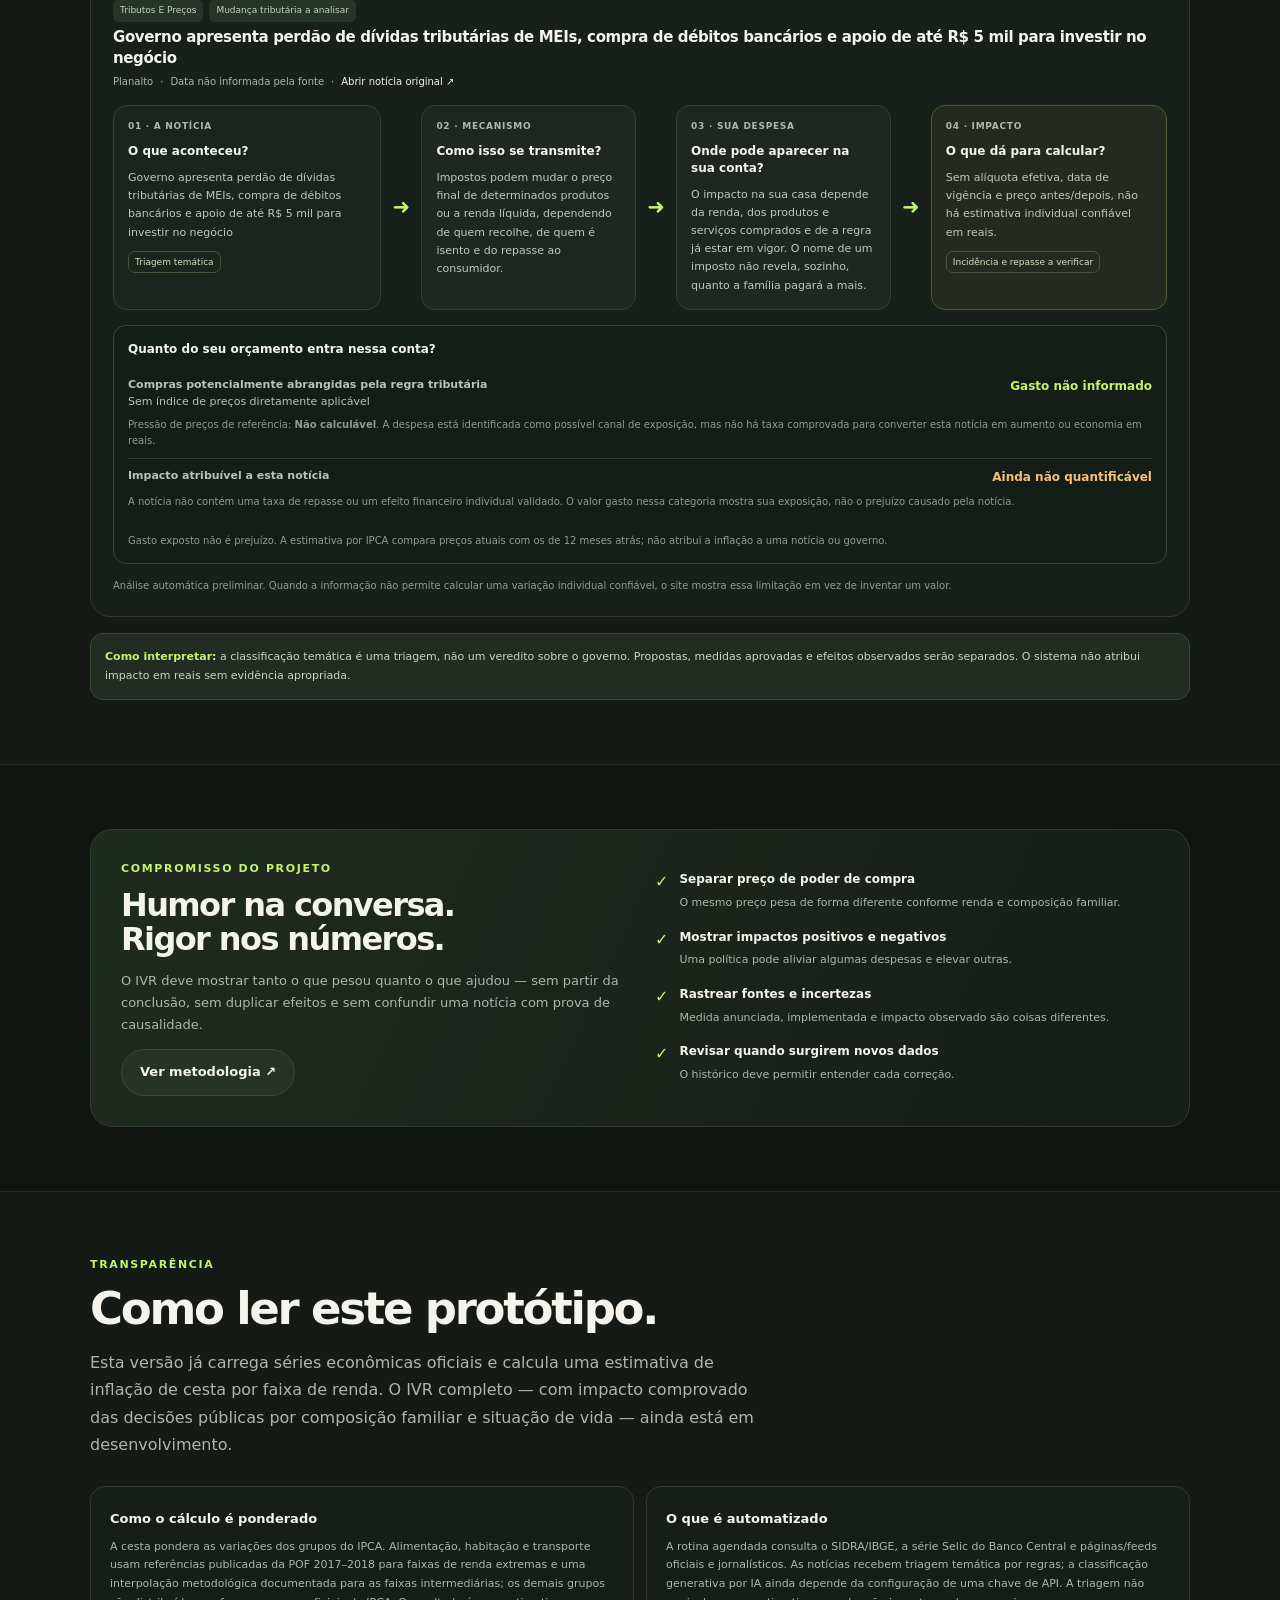
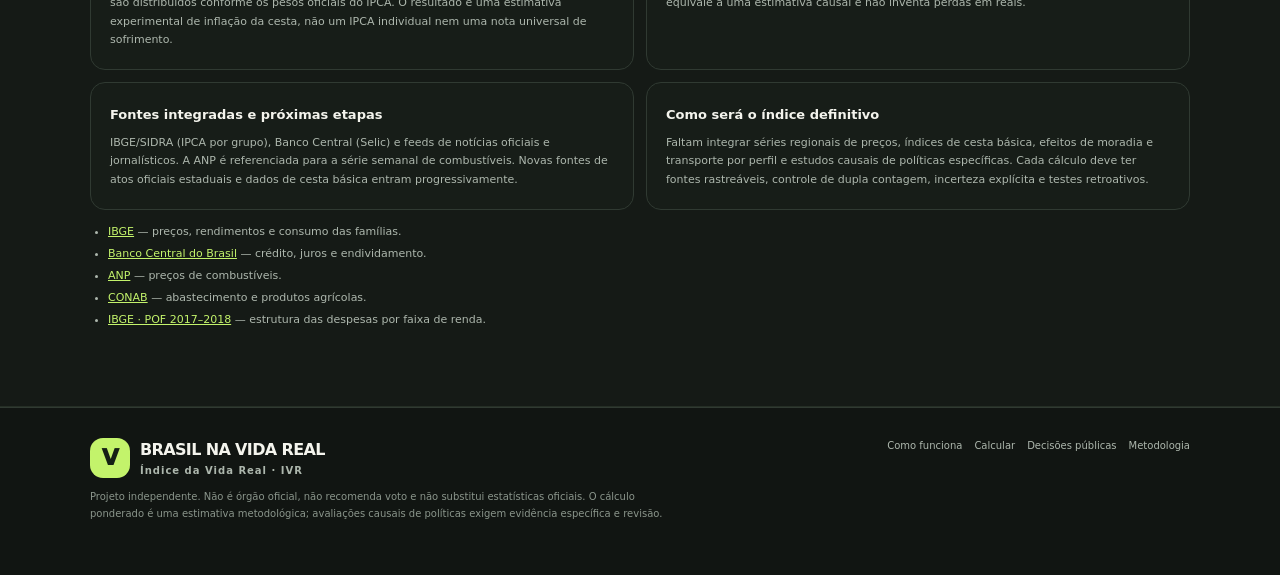
==== commit 6631c0c4: "Avoid treating rent as credit exposure in personalized news analysis" ====
--- a/brasil-na-vida-real/index.html
+++ b/brasil-na-vida-real/index.html
@@ -278,6 +278,7 @@
  const education=/educa[cç][aã]o|creche|escola|material escolar/.test(title+' '+summary);
  const communication=/internet|telefonia|comunica[cç][aã]o/.test(title+' '+summary);
  const credit=/recompra.*t[ií]tulos|t[ií]tulos.*recompra|tesouro anuncia nova recompra|juros|selic|cr[eé]dito|superendividad|financiamento|consignado/.test(title+' '+summary)||topic.includes('juros');
+ const housingType=$('housing')?.value||'rent';
  const benefit=/assist[eê]ncia social|benef[ií]cios para mei|bolsa fam[ií]lia|bpc|aux[ií]lio|benef[ií]cio|sal[aá]rio m[ií]nimo|libera r\\$/.test(title+' '+summary)||topic.includes('renda e benefícios');
  const taxes=/imposto|tribut|icms|al[ií]quota|isen[cç][aã]o|reforma tribut/.test(title+' '+summary)||topic.includes('tributos');
  const groups=[];
@@ -287,7 +288,10 @@
  if(health)groups.push({label:'Saúde e medicamentos',spent:e.health,keys:['health'],ipca:'health'});
  if(education)groups.push({label:'Educação e creche',spent:e.education,keys:['education'],ipca:'education'});
  if(communication)groups.push({label:'Internet e telefone',spent:e.communication,keys:['communication'],ipca:'communication'});
- if(credit)groups.push({label:'Parcelas e crédito',spent:(e.debt!==null||e.housing!==null)?((e.debt||0)+(e.housing||0)):null,keys:['debt','housing'],ipca:null});
+ if(credit){
+  const debtHousing=(housingType==='mortgage')?e.housing:null;
+  groups.push({label:'Parcelas e crédito',spent:(e.debt!==null||debtHousing!==null)?((e.debt||0)+(debtHousing||0)):null,keys:(housingType==='mortgage'?['debt','housing']:['debt']),ipca:null});
+ }
  if(benefit)groups.push({label:'Renda de benefício',spent:null,keys:[],ipca:null,income:true});
  if(taxes&&!food&&!transport&&!housing&&!health&&!education&&!communication)groups.push({label:'Compras potencialmente abrangidas pela regra tributária',spent:e.other,keys:['other'],ipca:null});
  if(groups.length===0)groups.push({label:'Despesas correntes informadas',spent:b.filled>0?b.total:null,keys:BUDGET_FIELDS.filter(f=>e[f.key]!==null).map(f=>f.key),ipca:null});
@@ -462,7 +466,7 @@
 }
 $('profile').addEventListener('change',()=>{const a=profileDefaults[$('profile').value];$('adults').value=a[0];$('children').value=a[1];$('income').value=a[2];if(indicatorData)renderNews(indicatorData);});
 ['transport','debts','region','adults','children'].forEach(id=>$(id).addEventListener('change',()=>{if(indicatorData)renderNews(indicatorData);}));
-['transport','debts','region','adults','children','exactIncome','fuelType','dieselLiters',...BUDGET_FIELDS.map(f=>f.id)].forEach(id=>{
+['income','transport','debts','region','adults','children','housing','exactIncome','fuelType','dieselLiters',...BUDGET_FIELDS.map(f=>f.id)].forEach(id=>{
  const el=$(id);if(!el)return;
  const event=(el.type==='number')?'input':'change';
  el.addEventListener(event,()=>{updateBudgetLive();if(indicatorData)renderNews(indicatorData);});
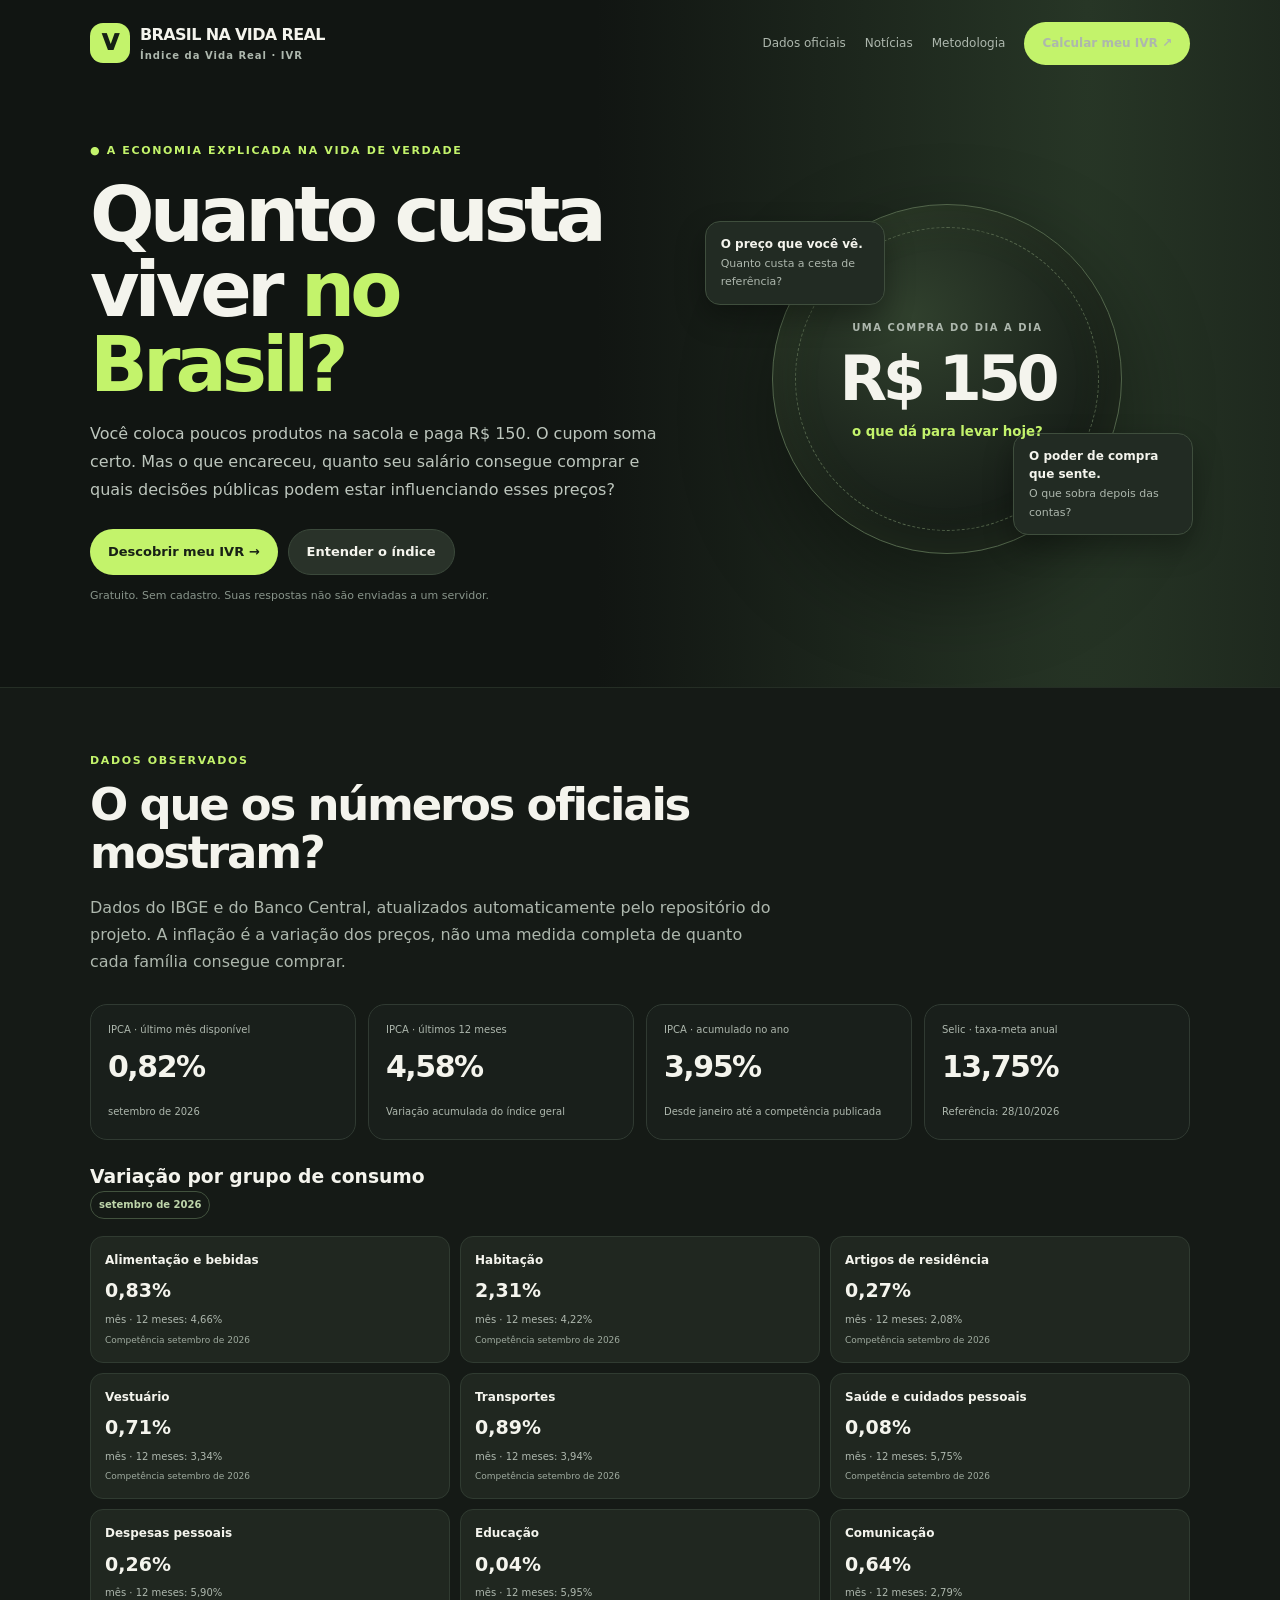
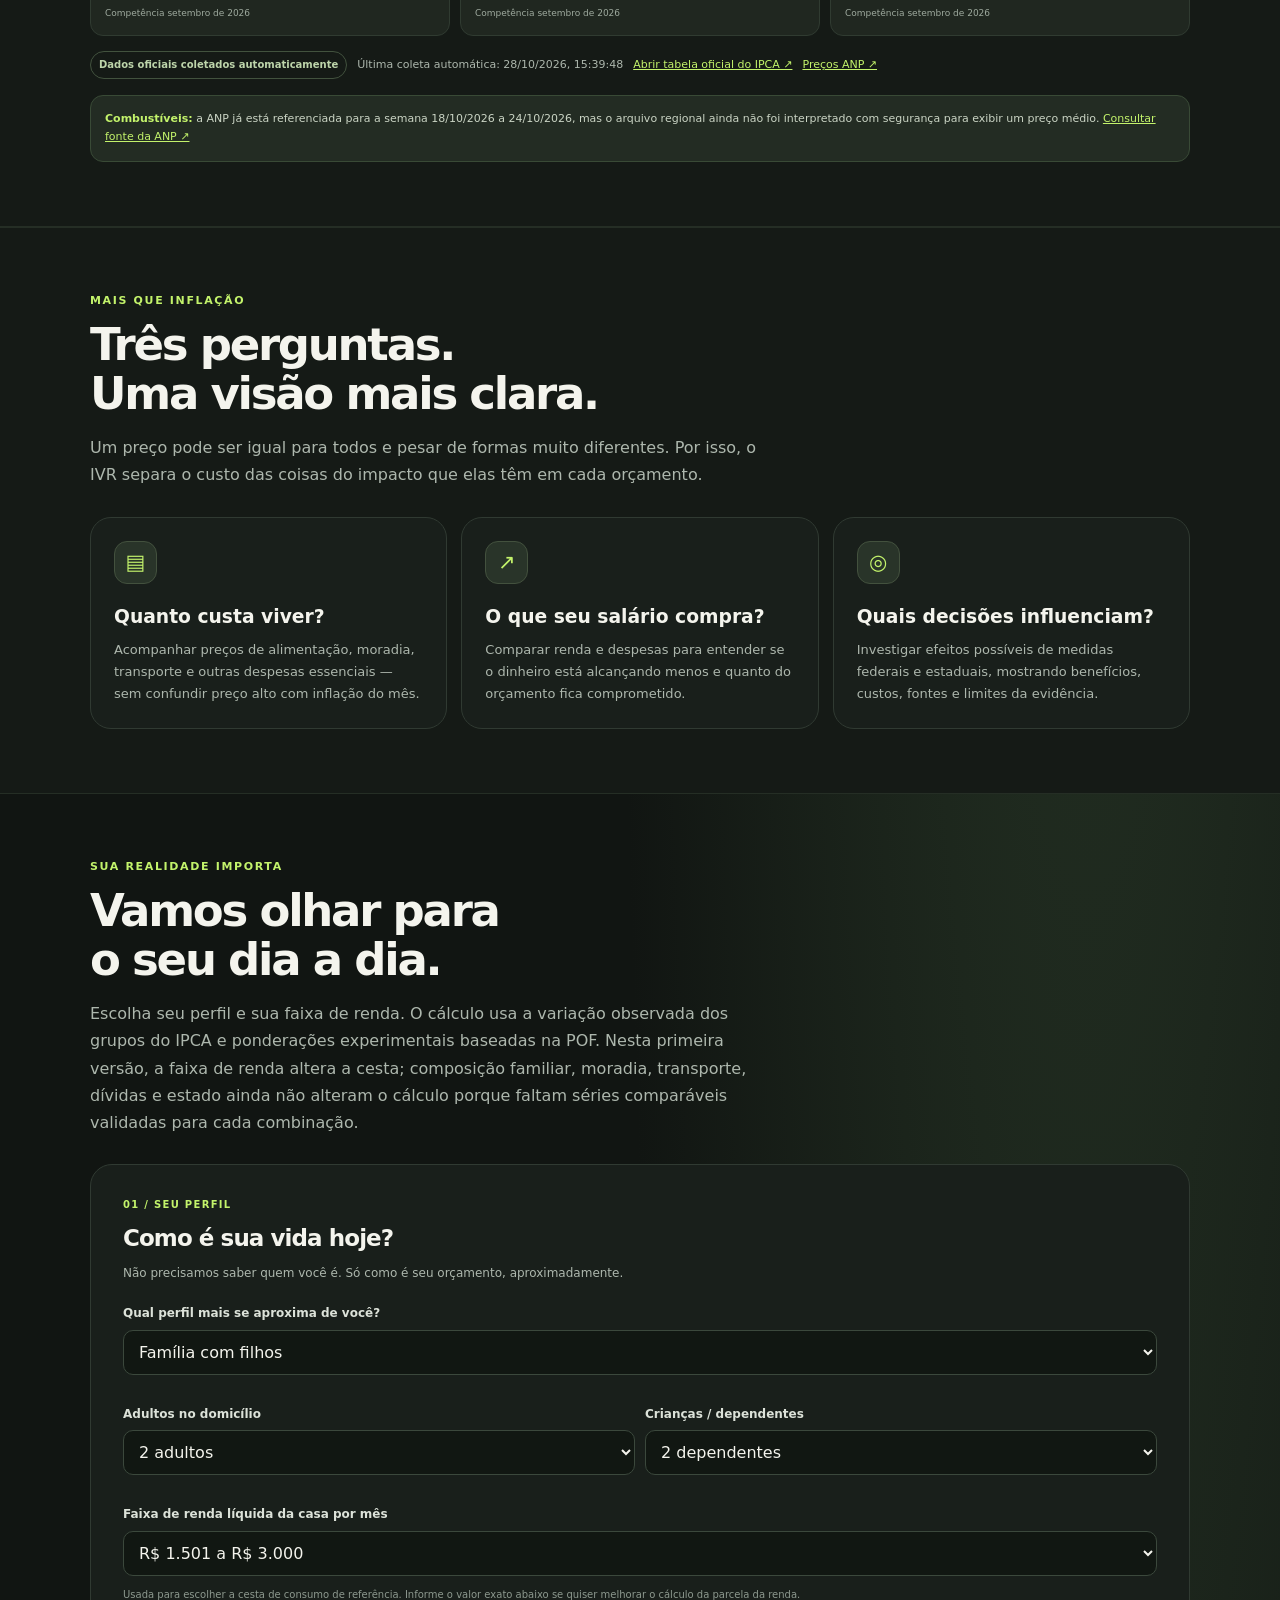
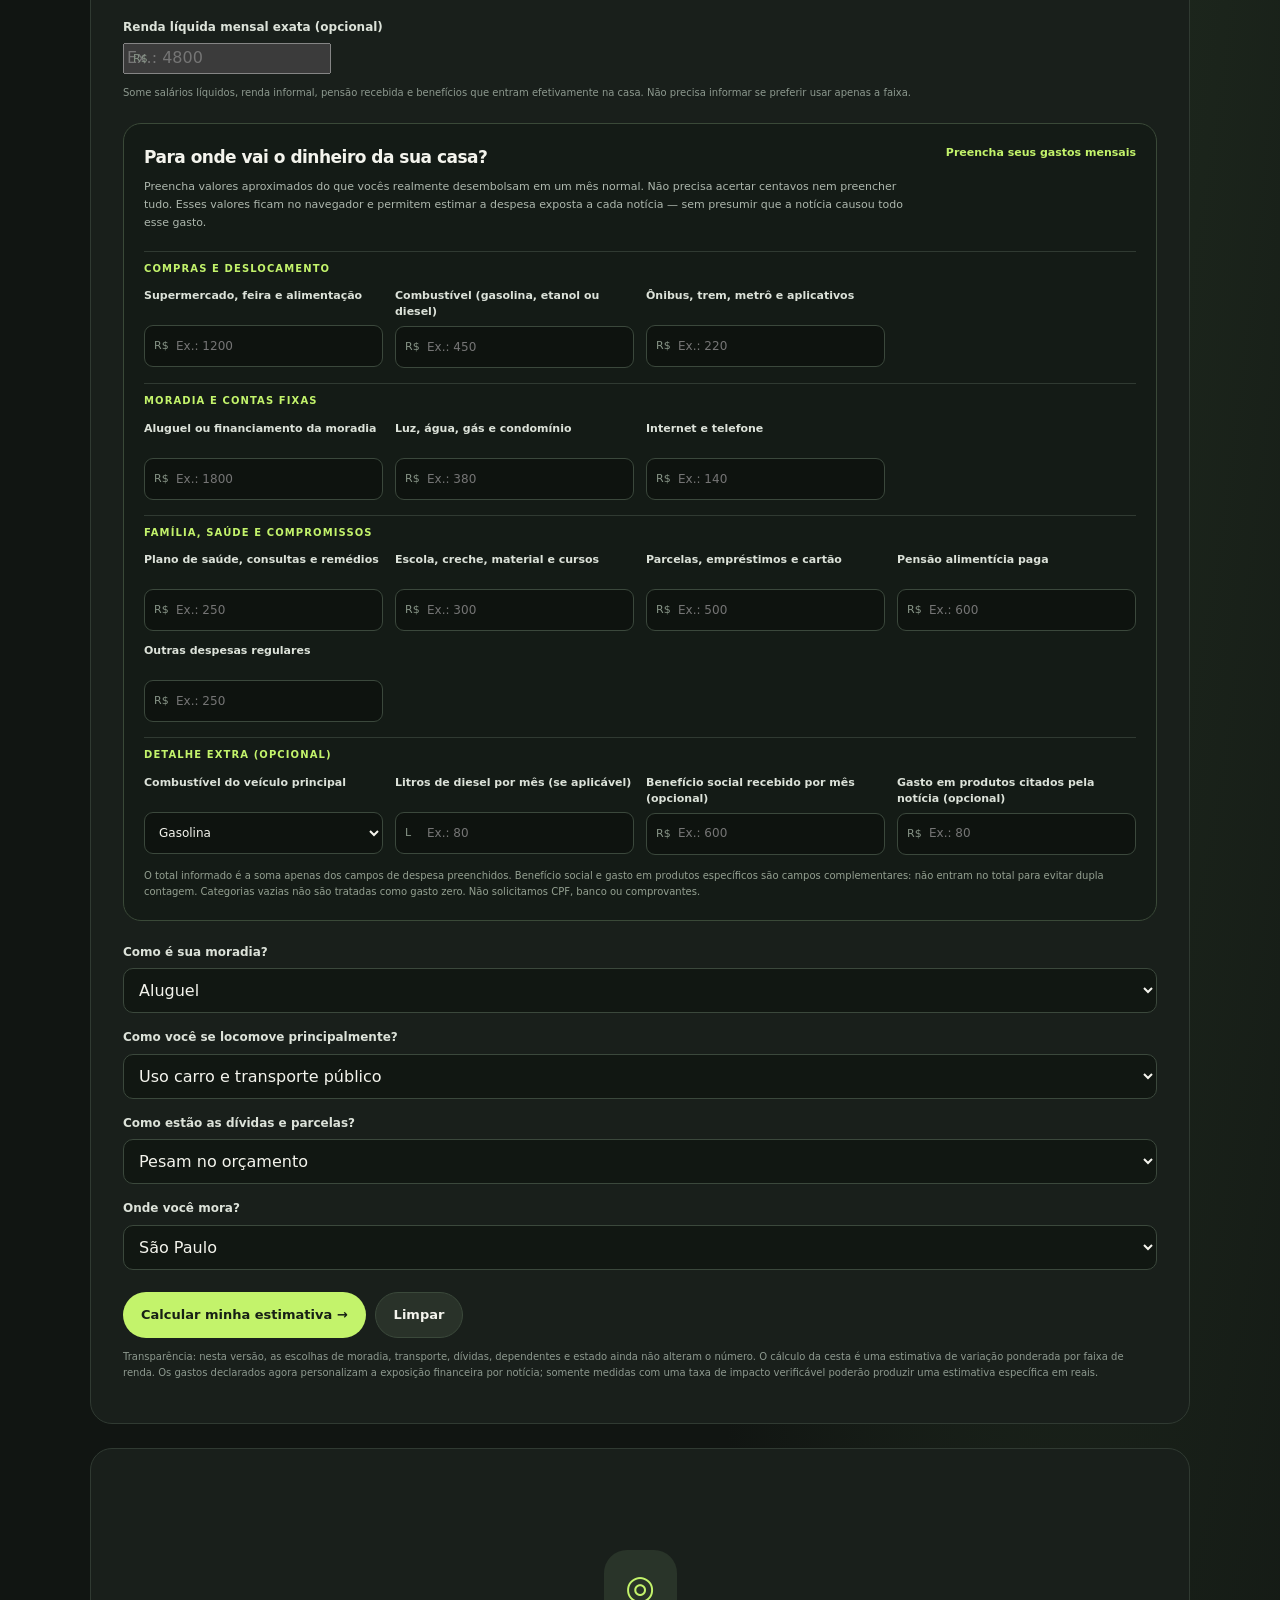
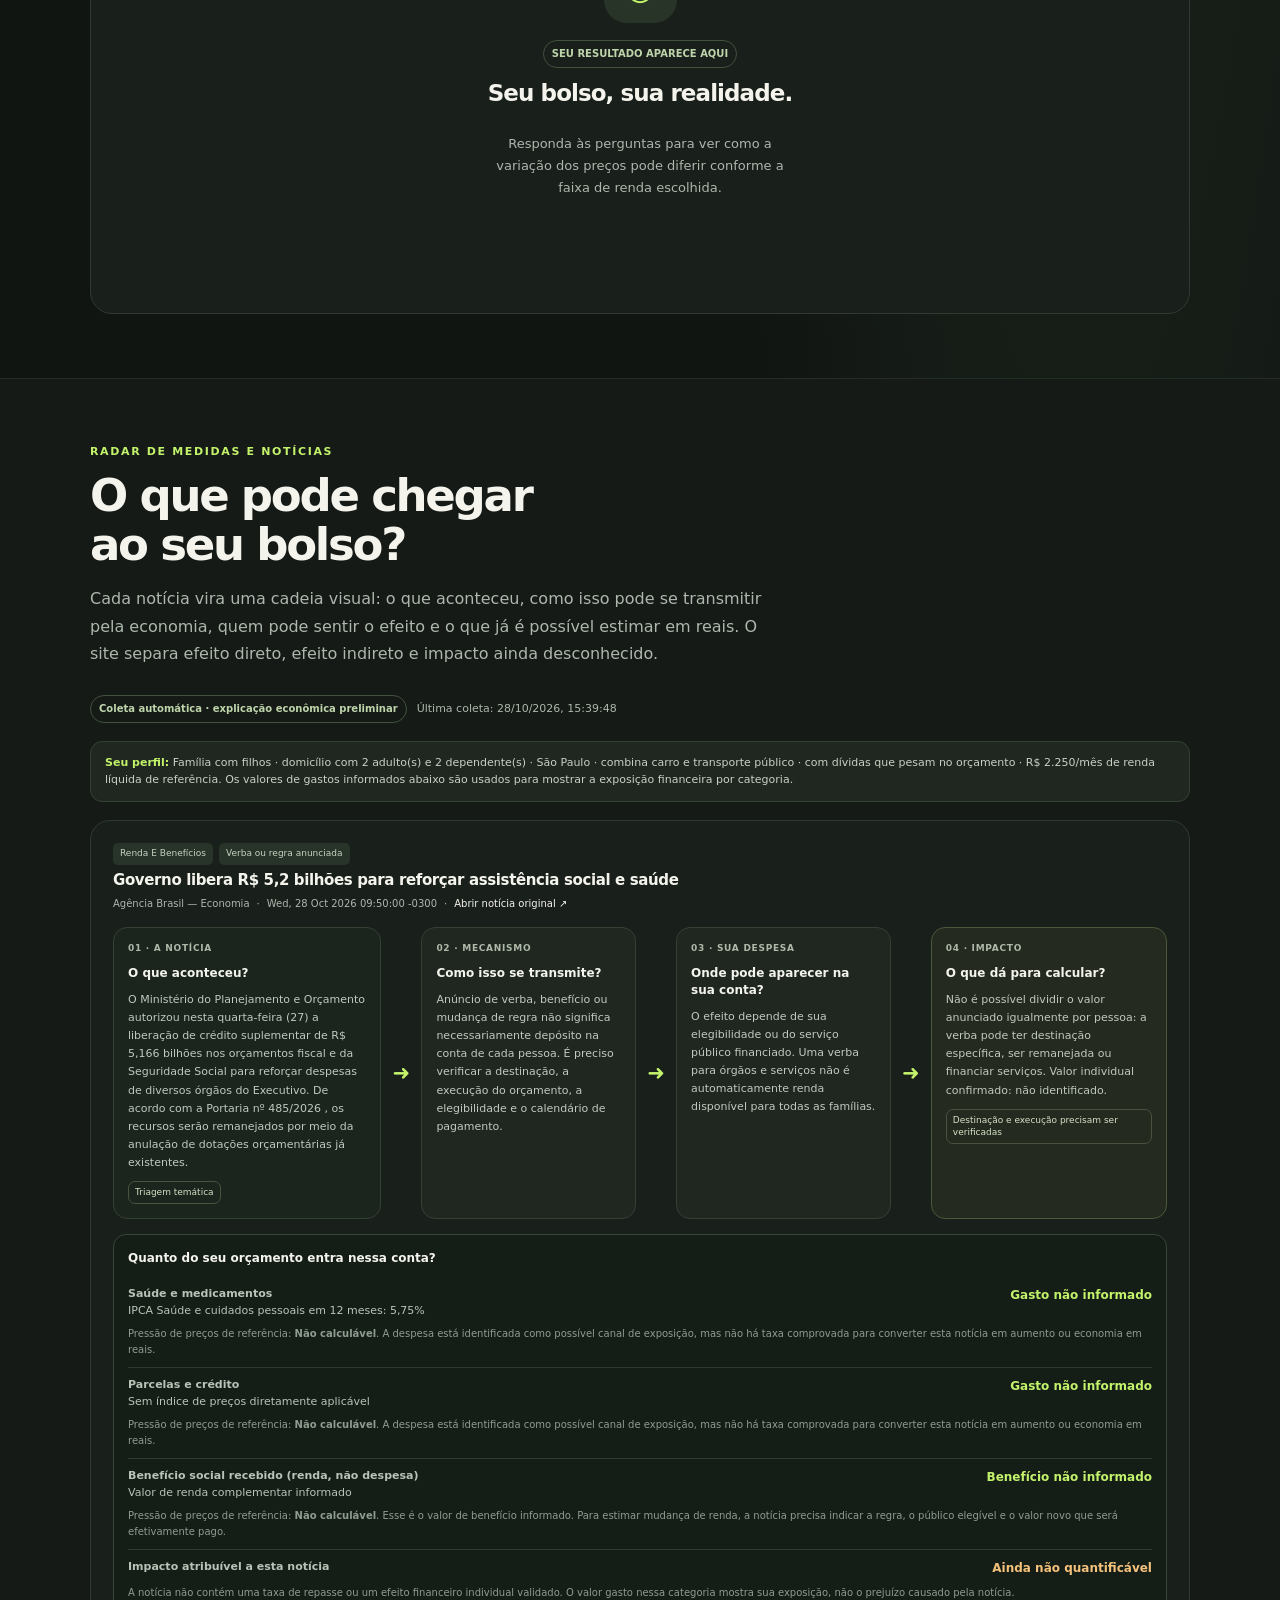
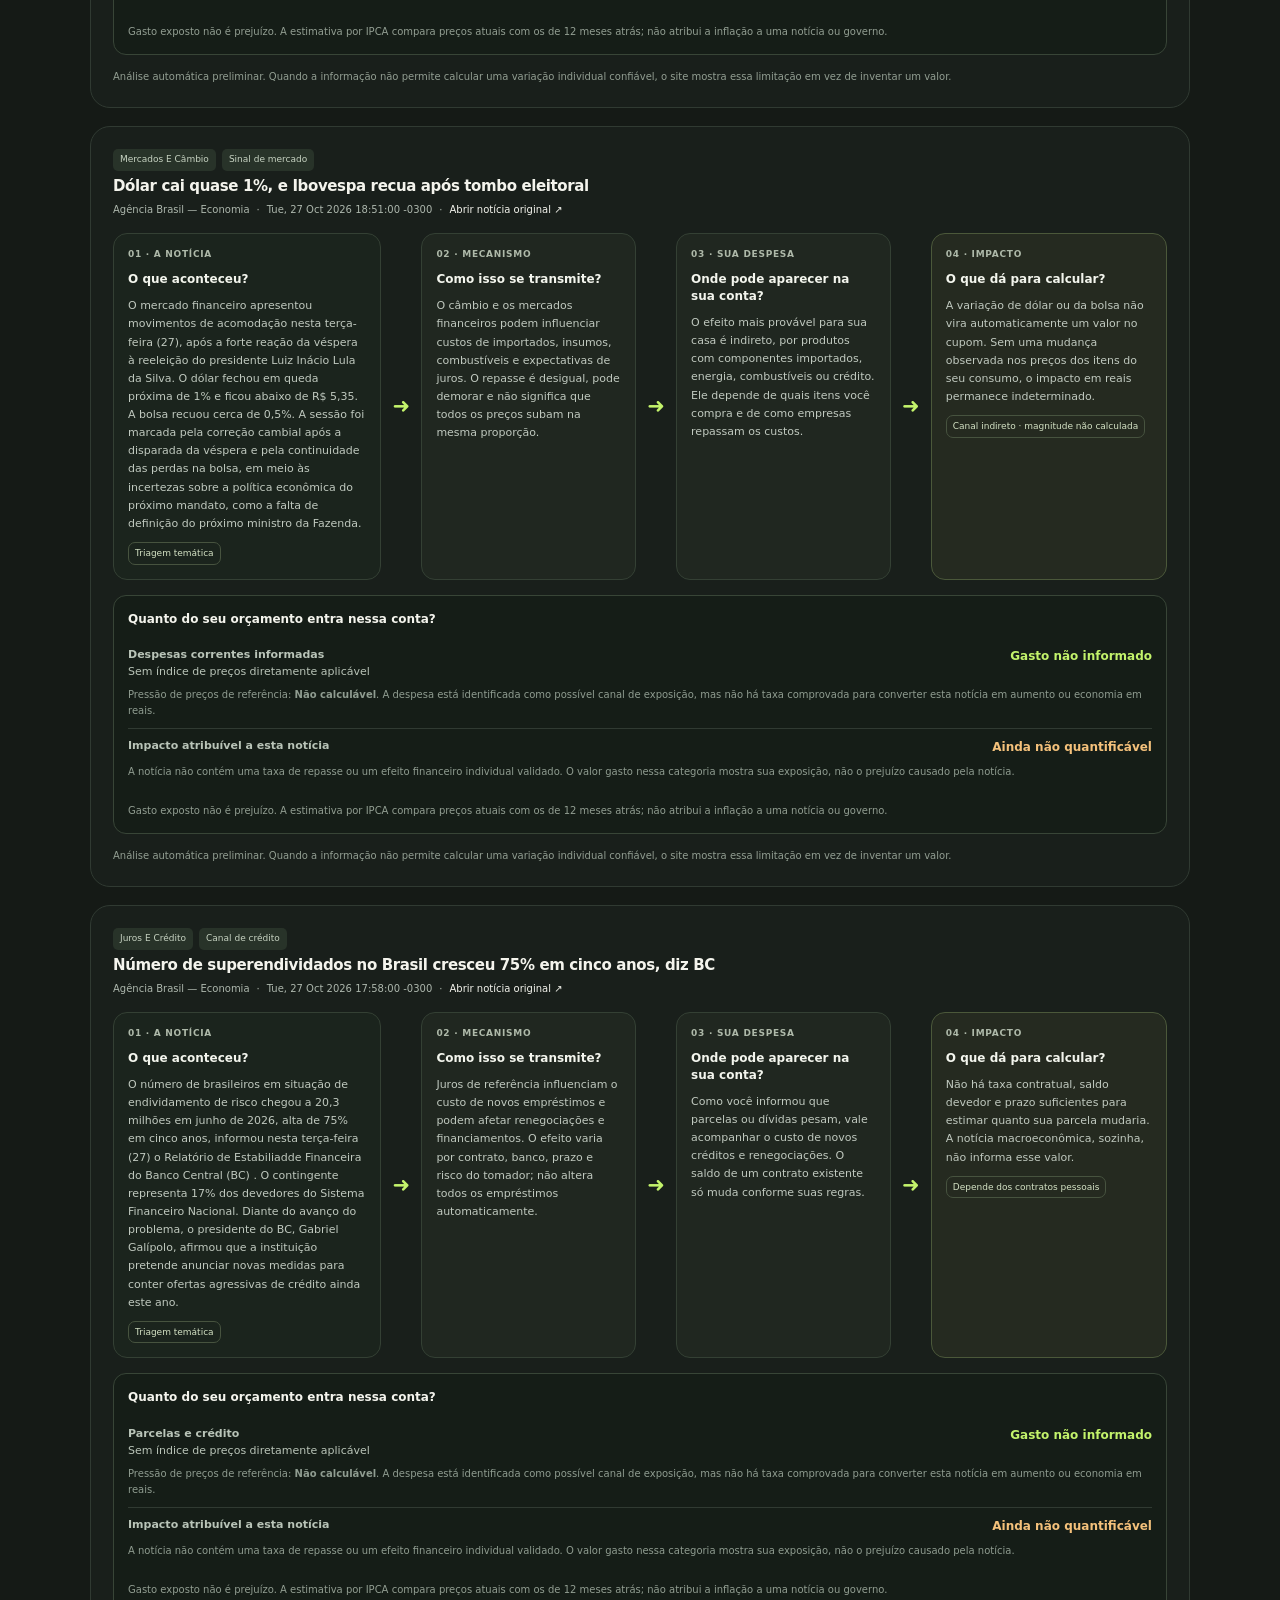
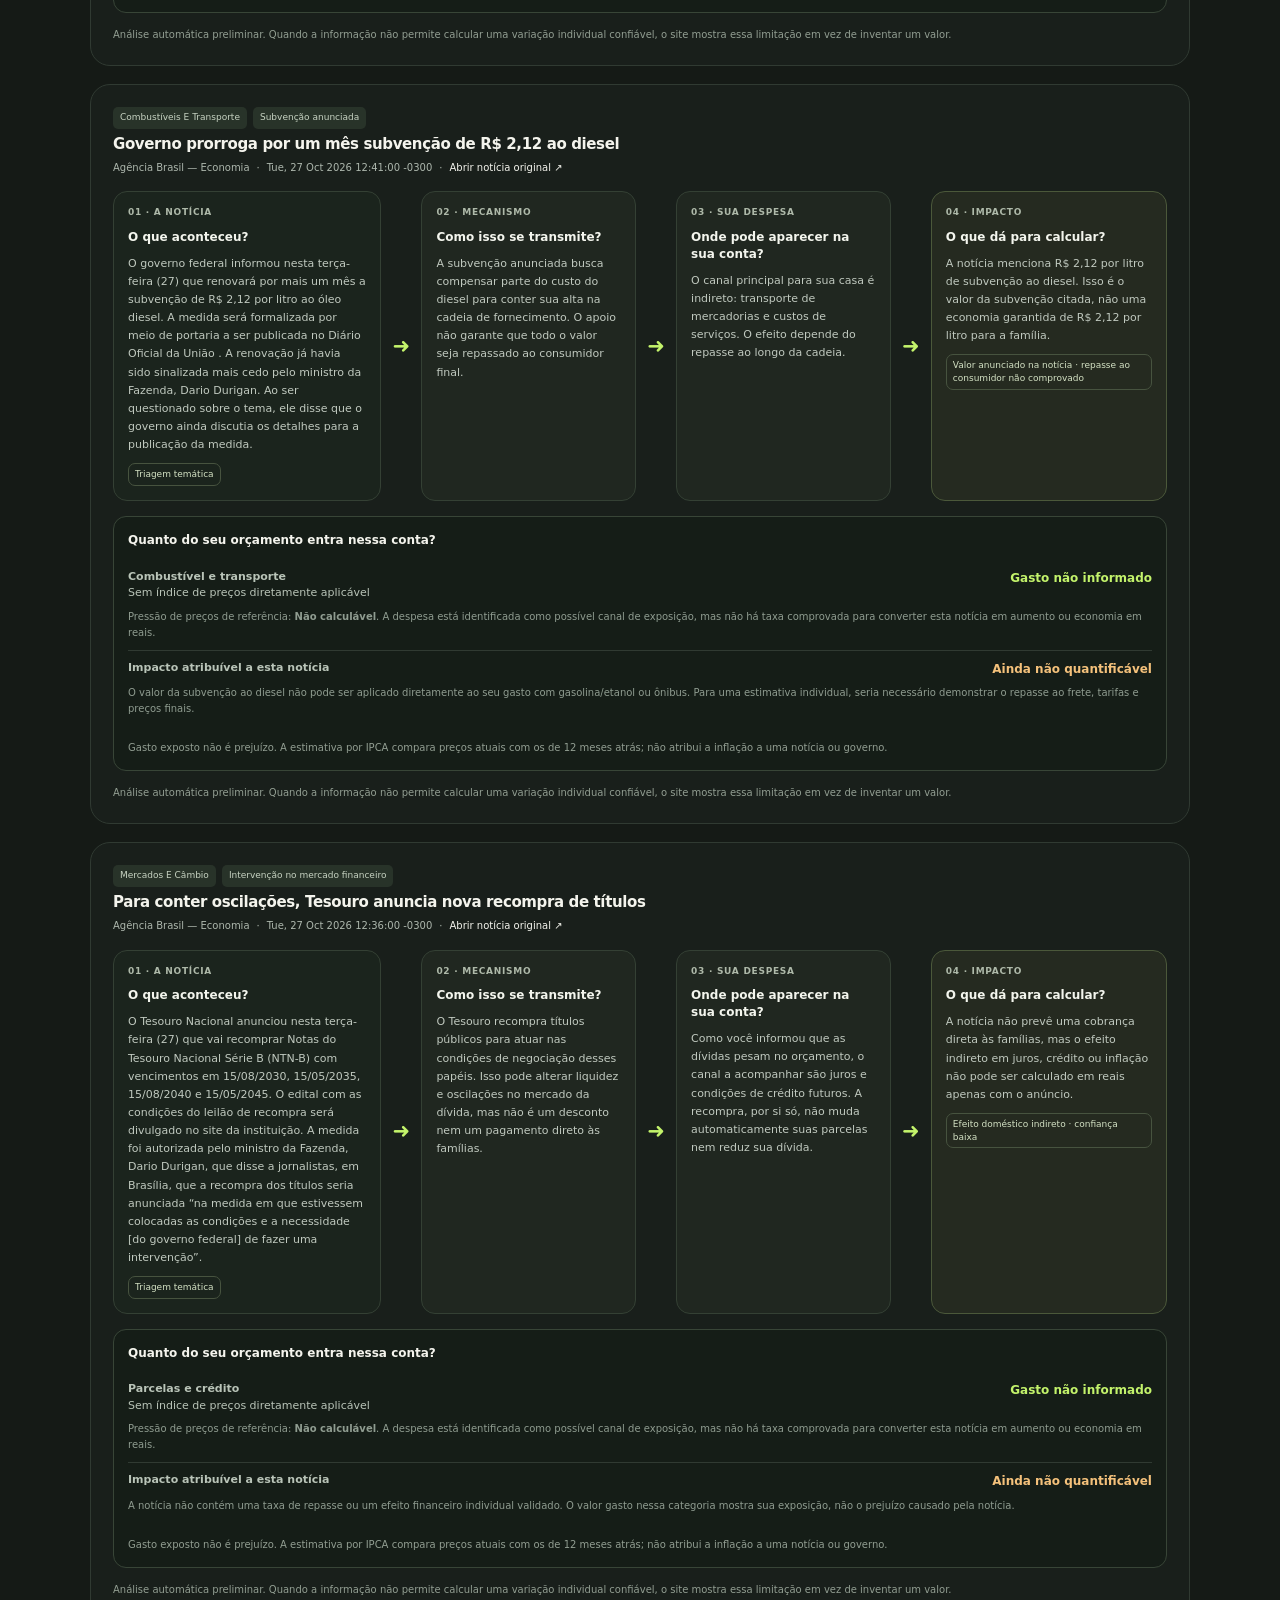
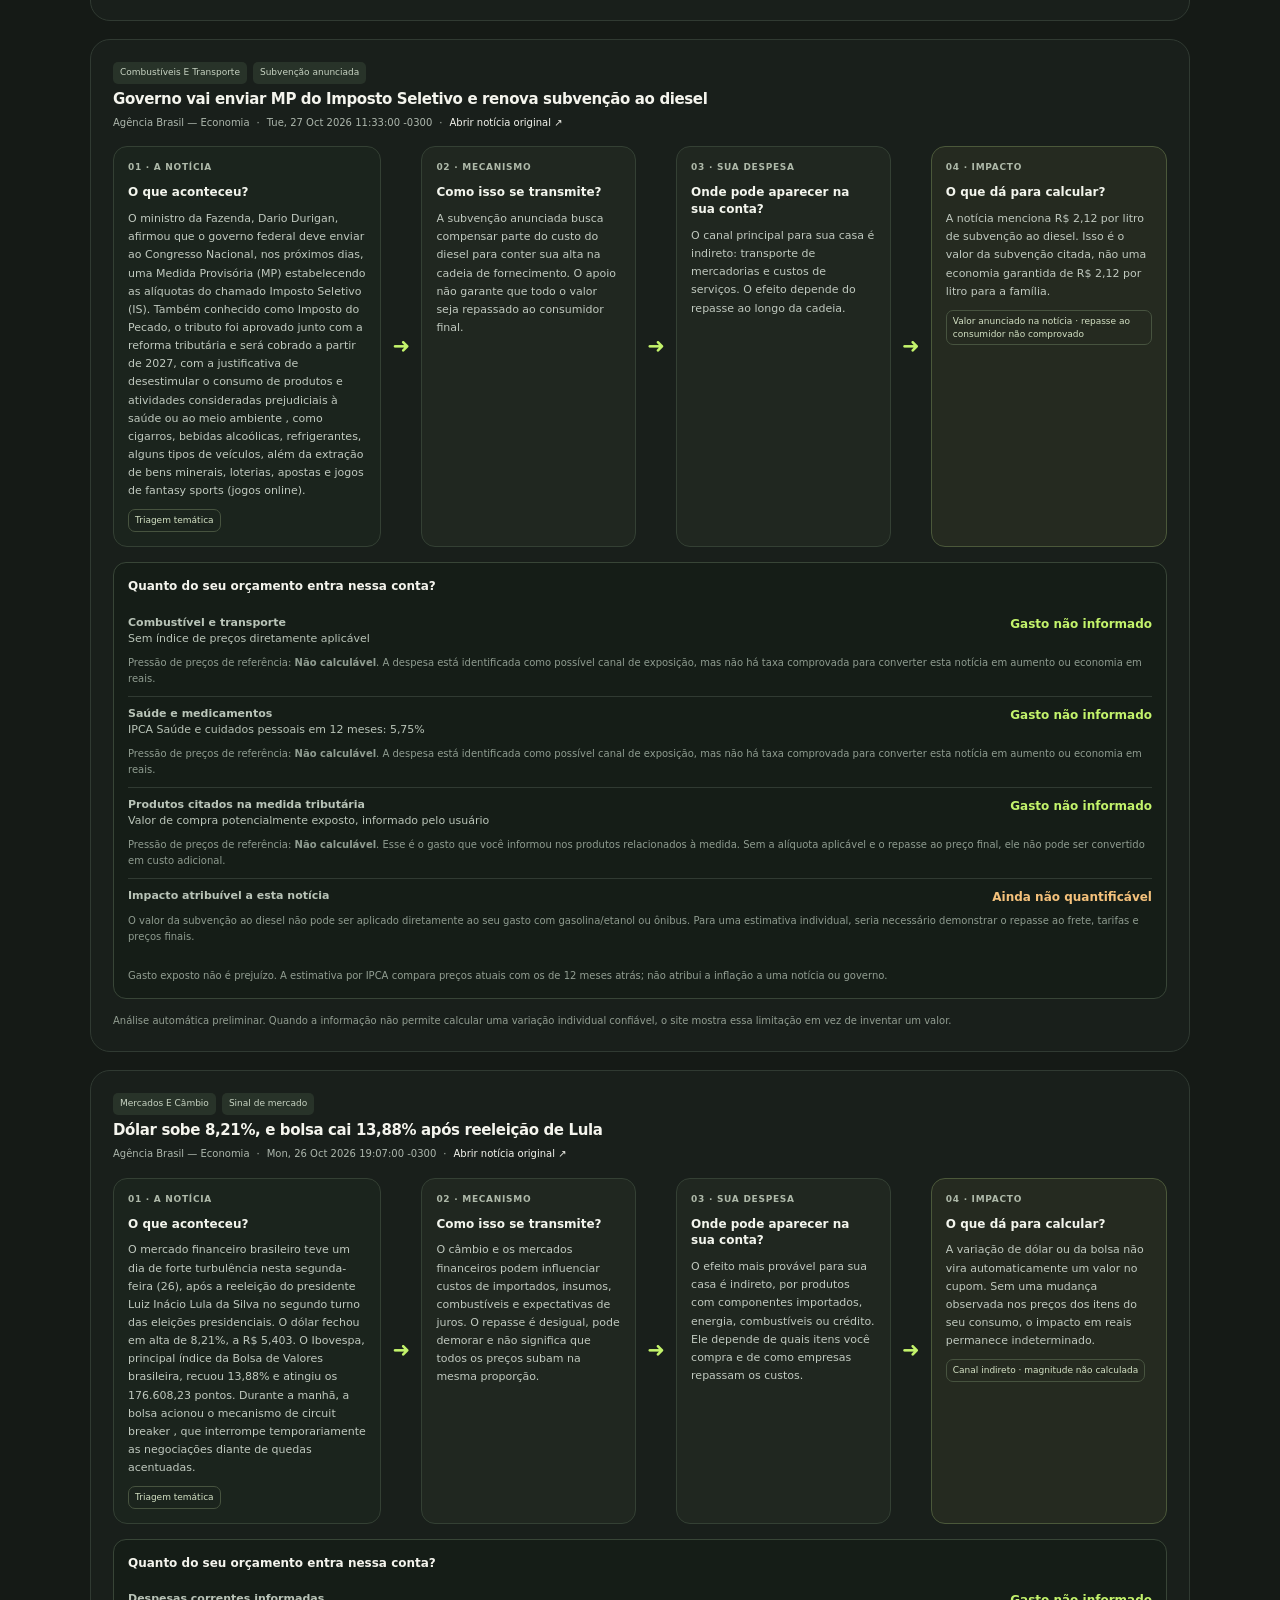
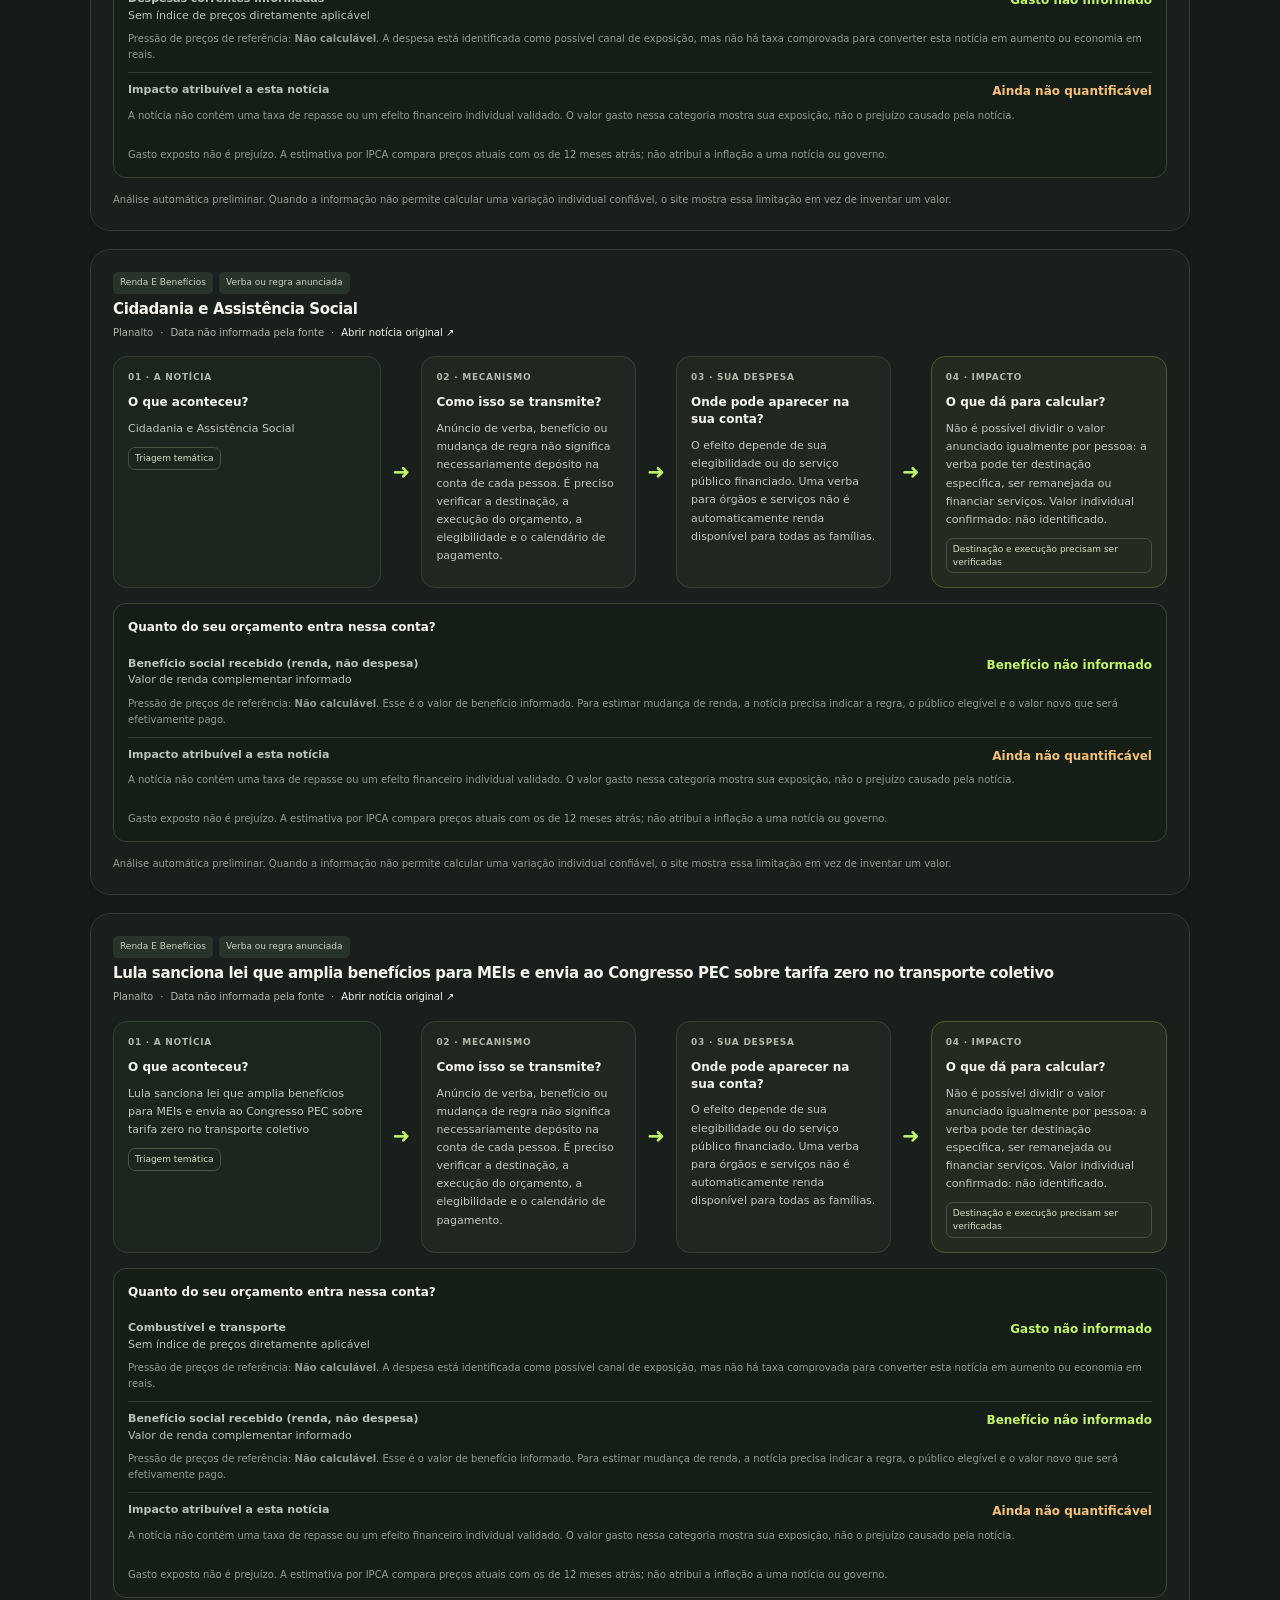
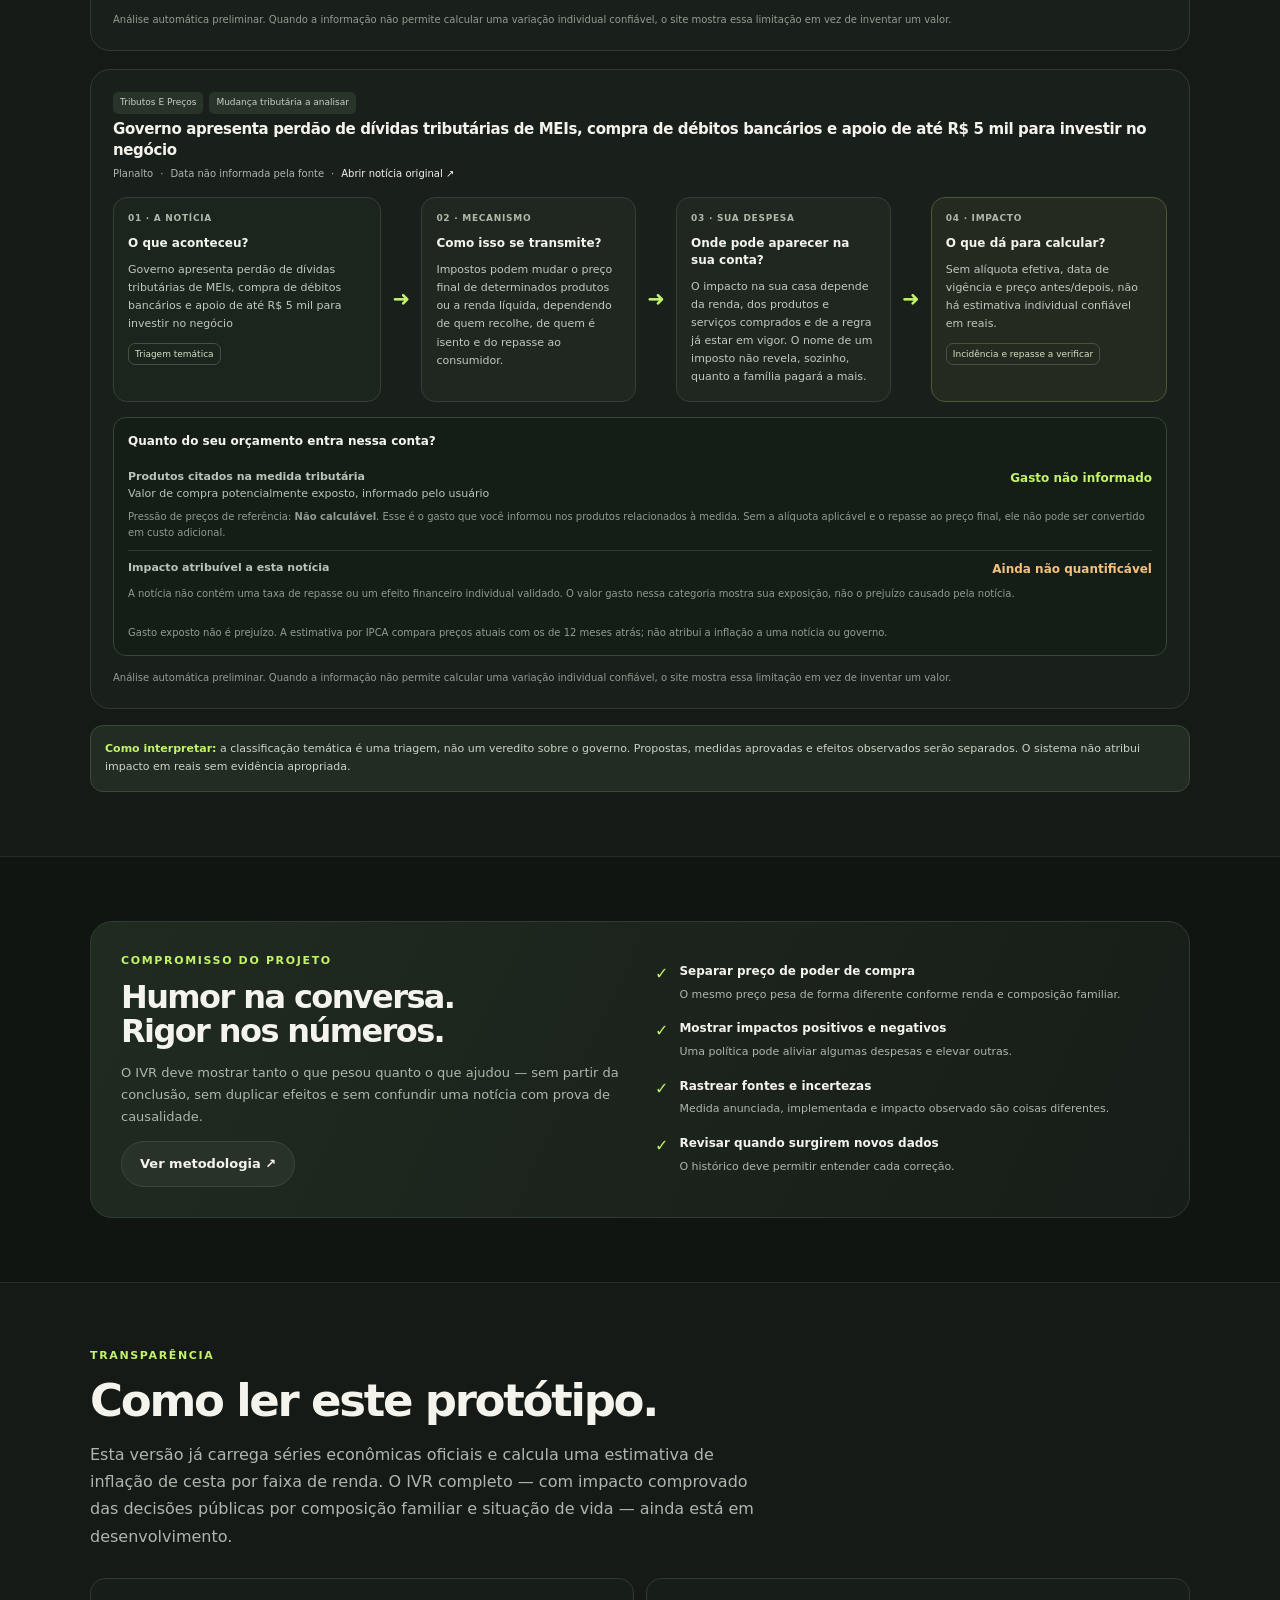
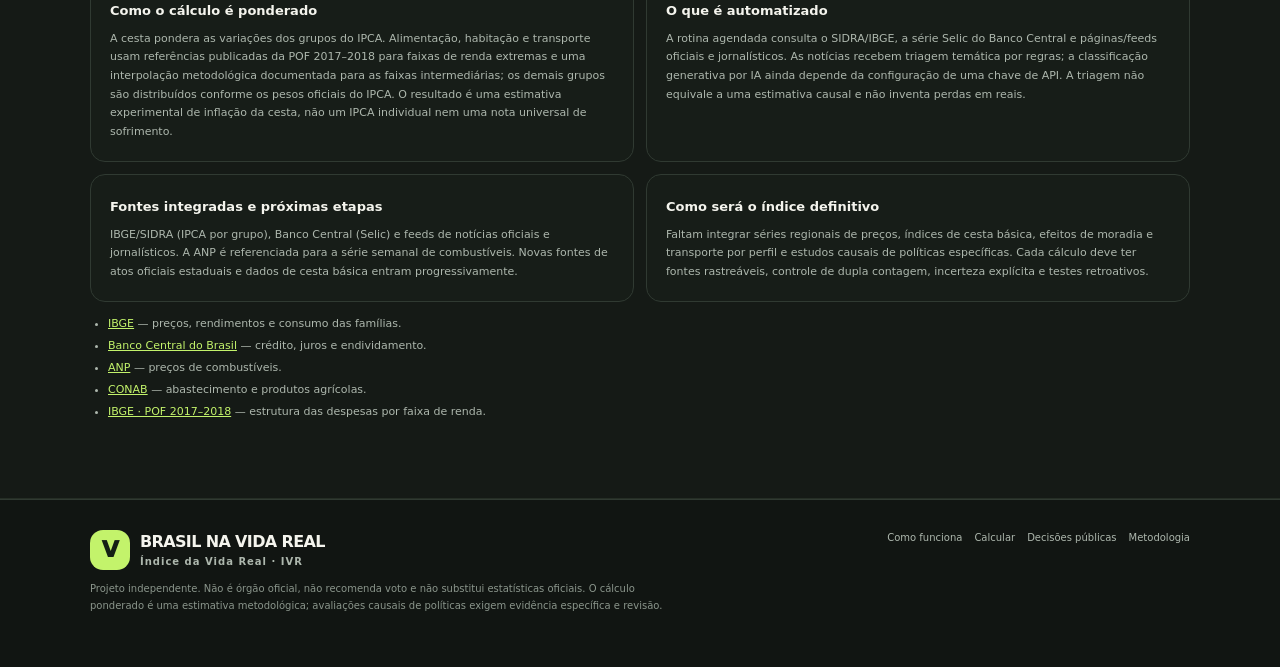
==== commit d422d06e: "Add benefit income and target-product exposure to personalized news impact chains" ====
--- a/brasil-na-vida-real/index.html
+++ b/brasil-na-vida-real/index.html
@@ -177,8 +177,10 @@
   <div class="budget-subtitle">Detalhe extra (opcional)</div>
   <div class="budget-field"><label for="fuelType">Combustível do veículo principal</label><select id="fuelType"><option value="none">Não uso carro/moto</option><option value="gasoline" selected>Gasolina</option><option value="ethanol">Etanol</option><option value="diesel">Diesel</option><option value="mixed">Flex / alterno combustíveis</option></select></div>
   <div class="budget-field"><label for="dieselLiters">Litros de diesel por mês (se aplicável)</label><div class="budget-inputwrap"><span>L</span><input id="dieselLiters" type="number" min="0" step="1" inputmode="decimal" placeholder="Ex.: 80"></div></div>
+  <div class="budget-field"><label for="monthlyBenefit">Benefício social recebido por mês (opcional)</label><div class="budget-inputwrap"><span>R$</span><input id="monthlyBenefit" type="number" min="0" step="10" inputmode="decimal" placeholder="Ex.: 600"></div></div>
+  <div class="budget-field"><label for="spendTargetProducts">Gasto em produtos citados pela notícia (opcional)</label><div class="budget-inputwrap"><span>R$</span><input id="spendTargetProducts" type="number" min="0" step="10" inputmode="decimal" placeholder="Ex.: 80"></div></div>
  </div>
- <p class="budget-foot">O total informado é a soma apenas dos campos preenchidos. Se deixar categorias vazias, o site não as tratará como gasto zero ao explicar a completude do orçamento. Não solicitamos CPF, banco ou comprovantes.</p>
+ <p class="budget-foot">O total informado é a soma apenas dos campos de despesa preenchidos. Benefício social e gasto em produtos específicos são campos complementares: não entram no total para evitar dupla contagem. Categorias vazias não são tratadas como gasto zero. Não solicitamos CPF, banco ou comprovantes.</p>
 </div>
 <div class="field"><label for="housing">Como é sua moradia?</label><select id="housing"><option value="rent">Aluguel</option><option value="mortgage">Financiamento / prestação</option><option value="owned">Casa própria quitada</option><option value="family">Moro com familiares / não pago moradia</option></select></div>
 <div class="field"><label for="transport">Como você se locomove principalmente?</label><select id="transport"><option value="car">Carro ou moto</option><option value="mixed" selected>Uso carro e transporte público</option><option value="public">Ônibus / metrô / trem</option><option value="active">A pé / bicicleta / fico em casa</option></select></div>
@@ -245,7 +247,9 @@
  const selectedIncome=Number($('income')?.value||0);
  const exactIncome=Number($('exactIncome')?.value||0);
  const income=exactIncome>0?exactIncome:(selectedIncome>0?selectedIncome:null);
- return {expenses,total,filled,categories:BUDGET_FIELDS.length,income,exactIncome:exactIncome>0};
+ const monthlyBenefit=$('monthlyBenefit')?.value!==''&&$('monthlyBenefit')?.value!==undefined?Math.max(0,Number($('monthlyBenefit').value)):null;
+ const targetProducts=$('spendTargetProducts')?.value!==''&&$('spendTargetProducts')?.value!==undefined?Math.max(0,Number($('spendTargetProducts').value)):null;
+ return {expenses,total,filled,categories:BUDGET_FIELDS.length,income,exactIncome:exactIncome>0,monthlyBenefit,targetProducts};
 }
 function currentIPCAGroup(key){
  const map={food:'food',housing:'housing',utilities:'housing',fuel:'transport',transit:'transport',health:'health',education:'education',communication:'communication'};
@@ -292,8 +296,8 @@
   const debtHousing=(housingType==='mortgage')?e.housing:null;
   groups.push({label:'Parcelas e crédito',spent:(e.debt!==null||debtHousing!==null)?((e.debt||0)+(debtHousing||0)):null,keys:(housingType==='mortgage'?['debt','housing']:['debt']),ipca:null});
  }
- if(benefit)groups.push({label:'Renda de benefício',spent:null,keys:[],ipca:null,income:true});
- if(taxes&&!food&&!transport&&!housing&&!health&&!education&&!communication)groups.push({label:'Compras potencialmente abrangidas pela regra tributária',spent:e.other,keys:['other'],ipca:null});
+ if(benefit)groups.push({label:'Benefício social recebido (renda, não despesa)',spent:b.monthlyBenefit,keys:[],ipca:null,income:true});
+ if(taxes)groups.push({label:'Produtos citados na medida tributária',spent:b.targetProducts,keys:[],ipca:null,targetProducts:true});
  if(groups.length===0)groups.push({label:'Despesas correntes informadas',spent:b.filled>0?b.total:null,keys:BUDGET_FIELDS.filter(f=>e[f.key]!==null).map(f=>f.key),ipca:null});
  // Avoid treating category amounts as additive when two classifiers point at the same budget.
  const unique=[];const seen=new Set();groups.forEach(g=>{const id=g.label;if(!seen.has(id)){seen.add(id);unique.push(g);}});
@@ -425,12 +429,16 @@
   const summary=escapeHTML(n.summary||n.description||'A matéria foi selecionada para análise por poder ter relação com custo de vida, renda ou serviços.');
   const source=escapeHTML(n.source||'Fonte consultada'),published=escapeHTML(n.published||'Data não informada pela fonte'),topic=escapeHTML(n.topic_label||n.topic||'Economia');
   const moneyRows=a.exposureRows.map(row=>{
-   const spend=row.spent!==null&&row.spent!==undefined?money(row.spent)+'/mês':'Gasto não informado';
-   const rate=row.group?('IPCA '+escapeHTML(row.group.name)+' em 12 meses: '+pct(row.group.rate)):'Sem índice de preços diretamente aplicável';
-   const pressure=row.pricePressure!==null?money(row.pricePressure)+'/mês':'Não calculável';
-   const pressureNote=row.pricePressure!==null
-    ?'Estimativa de quanto do gasto mensal atual corresponde à diferença para comprar uma cesta equivalente a preços de 12 meses atrás. É uma referência de inflação do grupo, não o efeito desta notícia.'
-    :'A despesa está identificada como possível canal de exposição, mas não há taxa comprovada para converter esta notícia em aumento ou economia em reais.';
+   const spend=row.spent!==null&&row.spent!==undefined?money(row.spent)+'/mês':(row.income?'Benefício não informado':'Gasto não informado');
+   const rate=row.income?'Valor de renda complementar informado':(row.targetProducts?'Valor de compra potencialmente exposto, informado pelo usuário':(row.group?('IPCA '+escapeHTML(row.group.name)+' em 12 meses: '+pct(row.group.rate)):'Sem índice de preços diretamente aplicável'));
+   const pressure=row.income||row.targetProducts?'Não calculável':(row.pricePressure!==null?money(row.pricePressure)+'/mês':'Não calculável');
+   const pressureNote=row.income
+    ?'Esse é o valor de benefício informado. Para estimar mudança de renda, a notícia precisa indicar a regra, o público elegível e o valor novo que será efetivamente pago.'
+    :row.targetProducts
+     ?'Esse é o gasto que você informou nos produtos relacionados à medida. Sem a alíquota aplicável e o repasse ao preço final, ele não pode ser convertido em custo adicional.'
+     :row.pricePressure!==null
+      ?'Estimativa de quanto do gasto mensal atual corresponde à diferença para comprar uma cesta equivalente a preços de 12 meses atrás. É uma referência de inflação do grupo, não o efeito desta notícia.'
+      :'A despesa está identificada como possível canal de exposição, mas não há taxa comprovada para converter esta notícia em aumento ou economia em reais.';
    return '<div class="news-money-row"><span><b>'+escapeHTML(row.label)+'</b><br>'+rate+'</span><strong>'+spend+'</strong><small>Pressão de preços de referência: <b>'+pressure+'</b>. '+pressureNote+'</small></div>';
   }).join('');
   const direct=a.directEstimate!==null
@@ -466,7 +474,7 @@
 }
 $('profile').addEventListener('change',()=>{const a=profileDefaults[$('profile').value];$('adults').value=a[0];$('children').value=a[1];$('income').value=a[2];if(indicatorData)renderNews(indicatorData);});
 ['transport','debts','region','adults','children'].forEach(id=>$(id).addEventListener('change',()=>{if(indicatorData)renderNews(indicatorData);}));
-['income','transport','debts','region','adults','children','housing','exactIncome','fuelType','dieselLiters',...BUDGET_FIELDS.map(f=>f.id)].forEach(id=>{
+['income','transport','debts','region','adults','children','housing','exactIncome','fuelType','dieselLiters','monthlyBenefit','spendTargetProducts',...BUDGET_FIELDS.map(f=>f.id)].forEach(id=>{
  const el=$(id);if(!el)return;
  const event=(el.type==='number')?'input':'change';
  el.addEventListener(event,()=>{updateBudgetLive();if(indicatorData)renderNews(indicatorData);});
